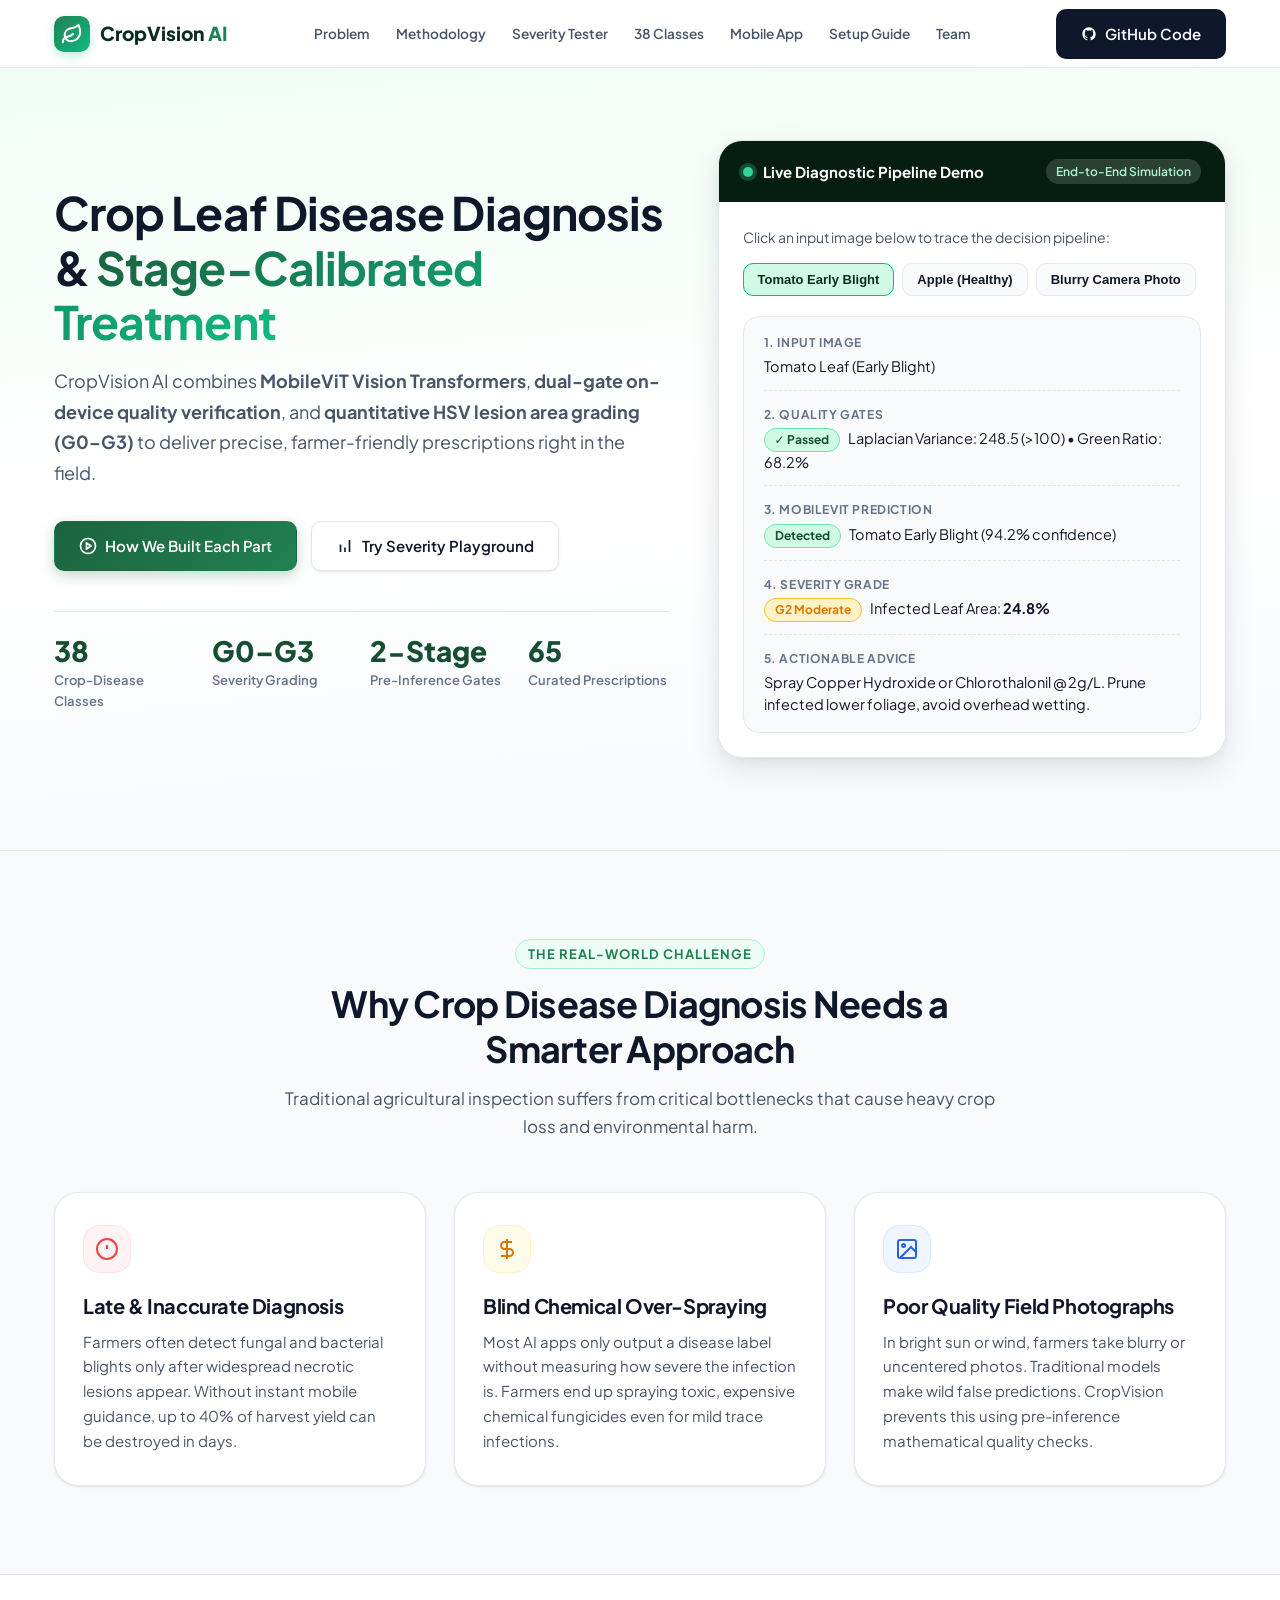
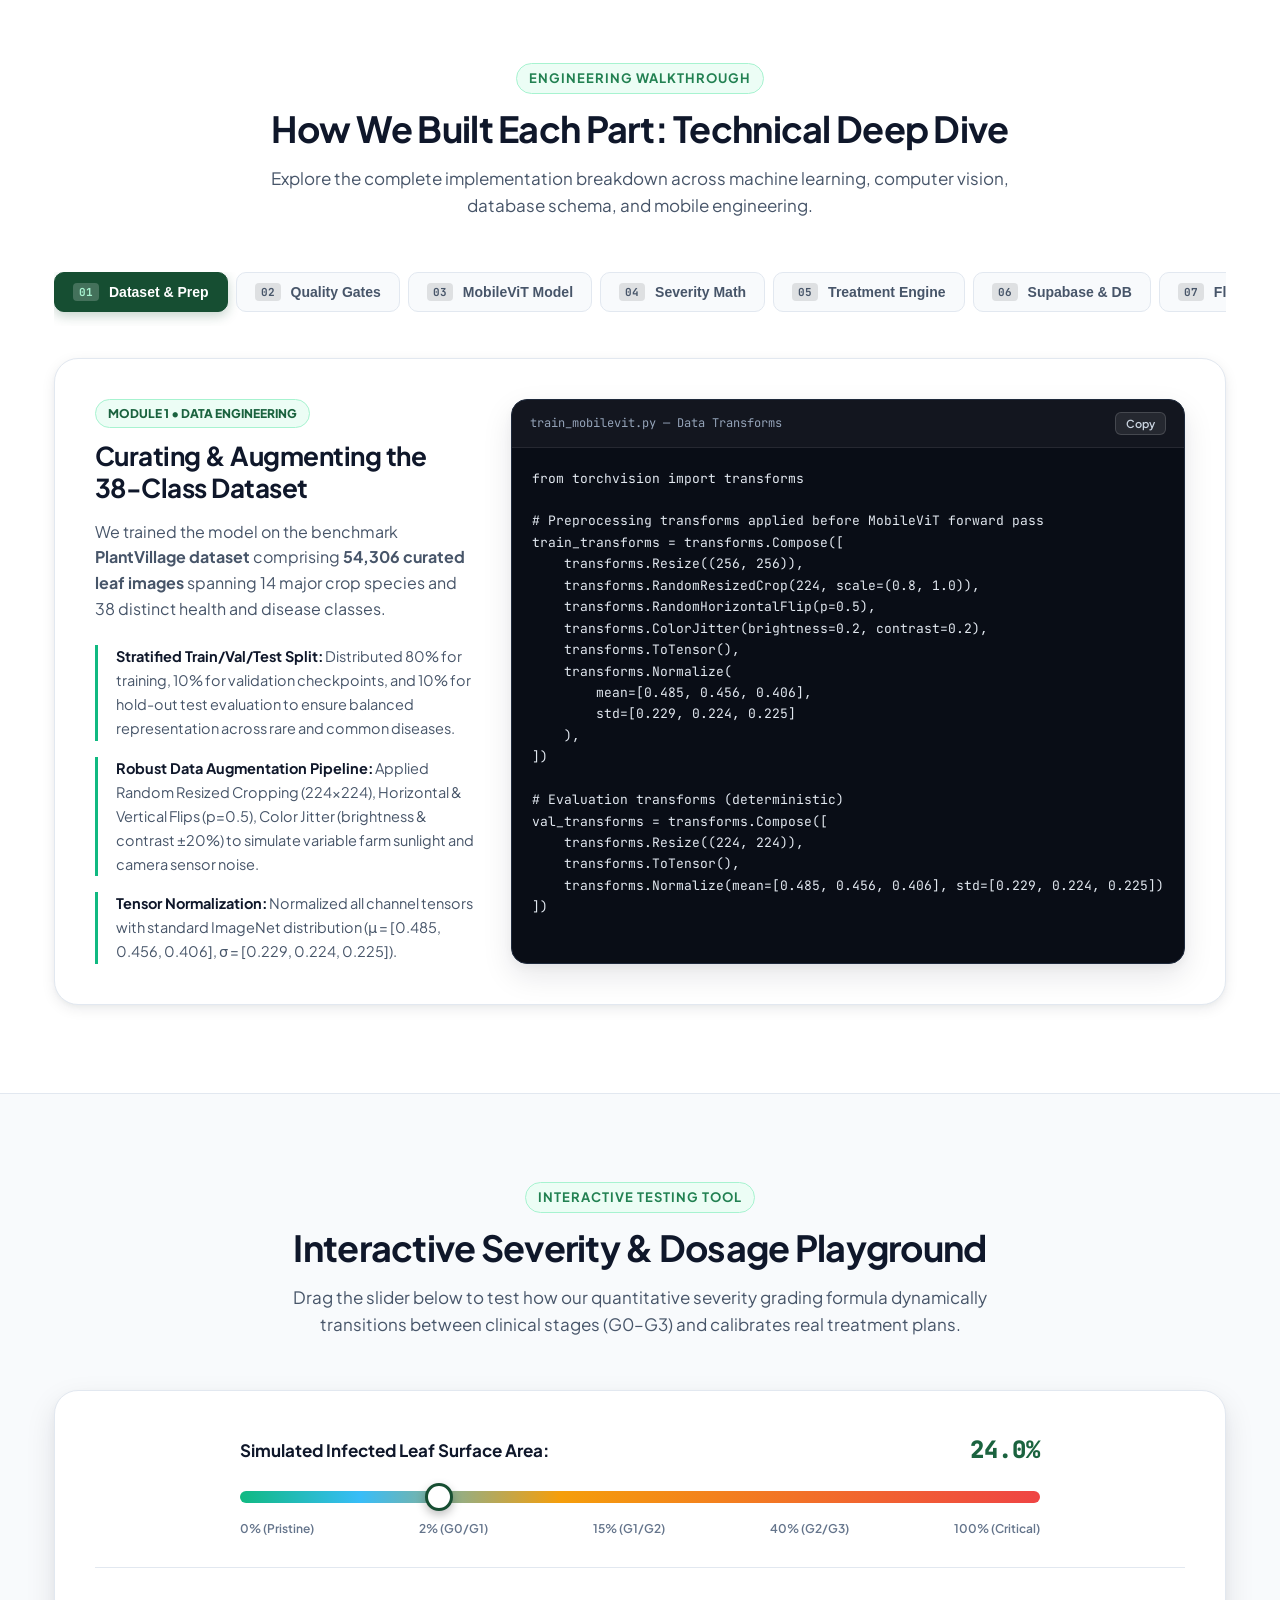
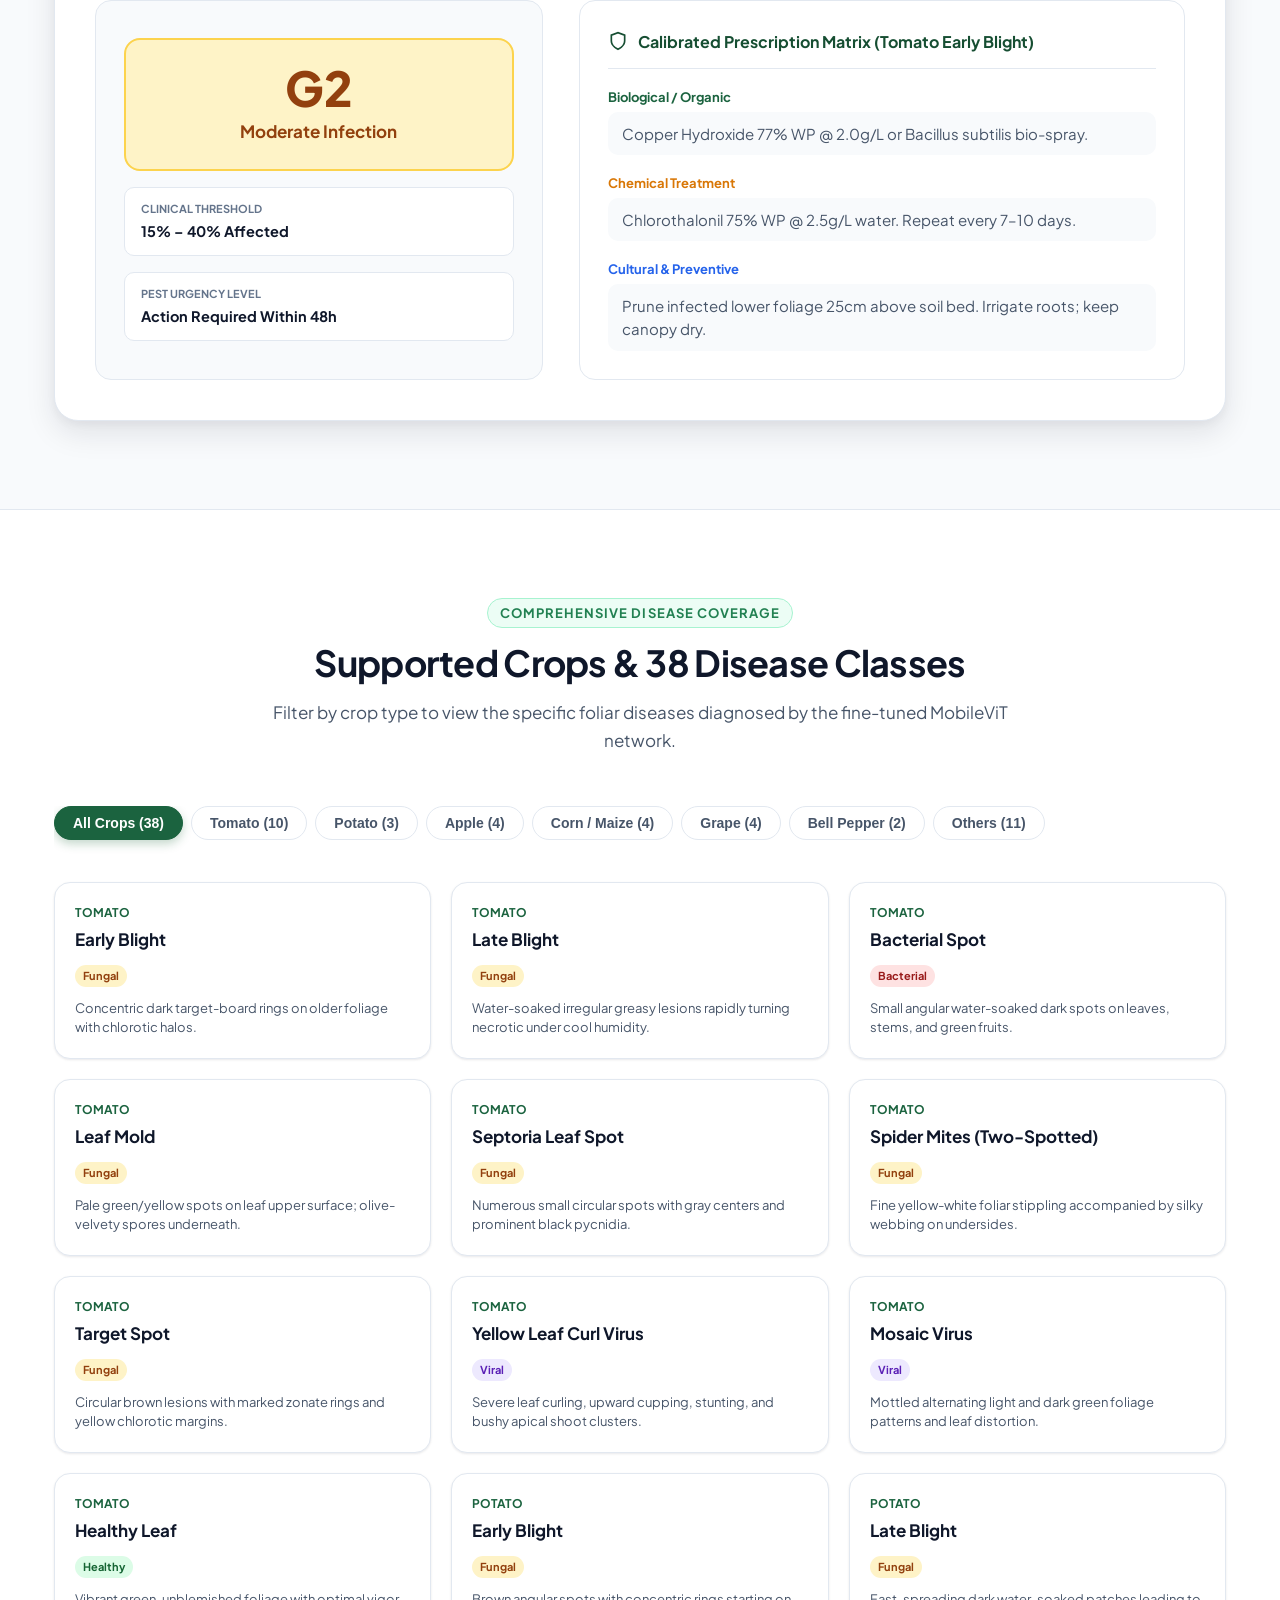
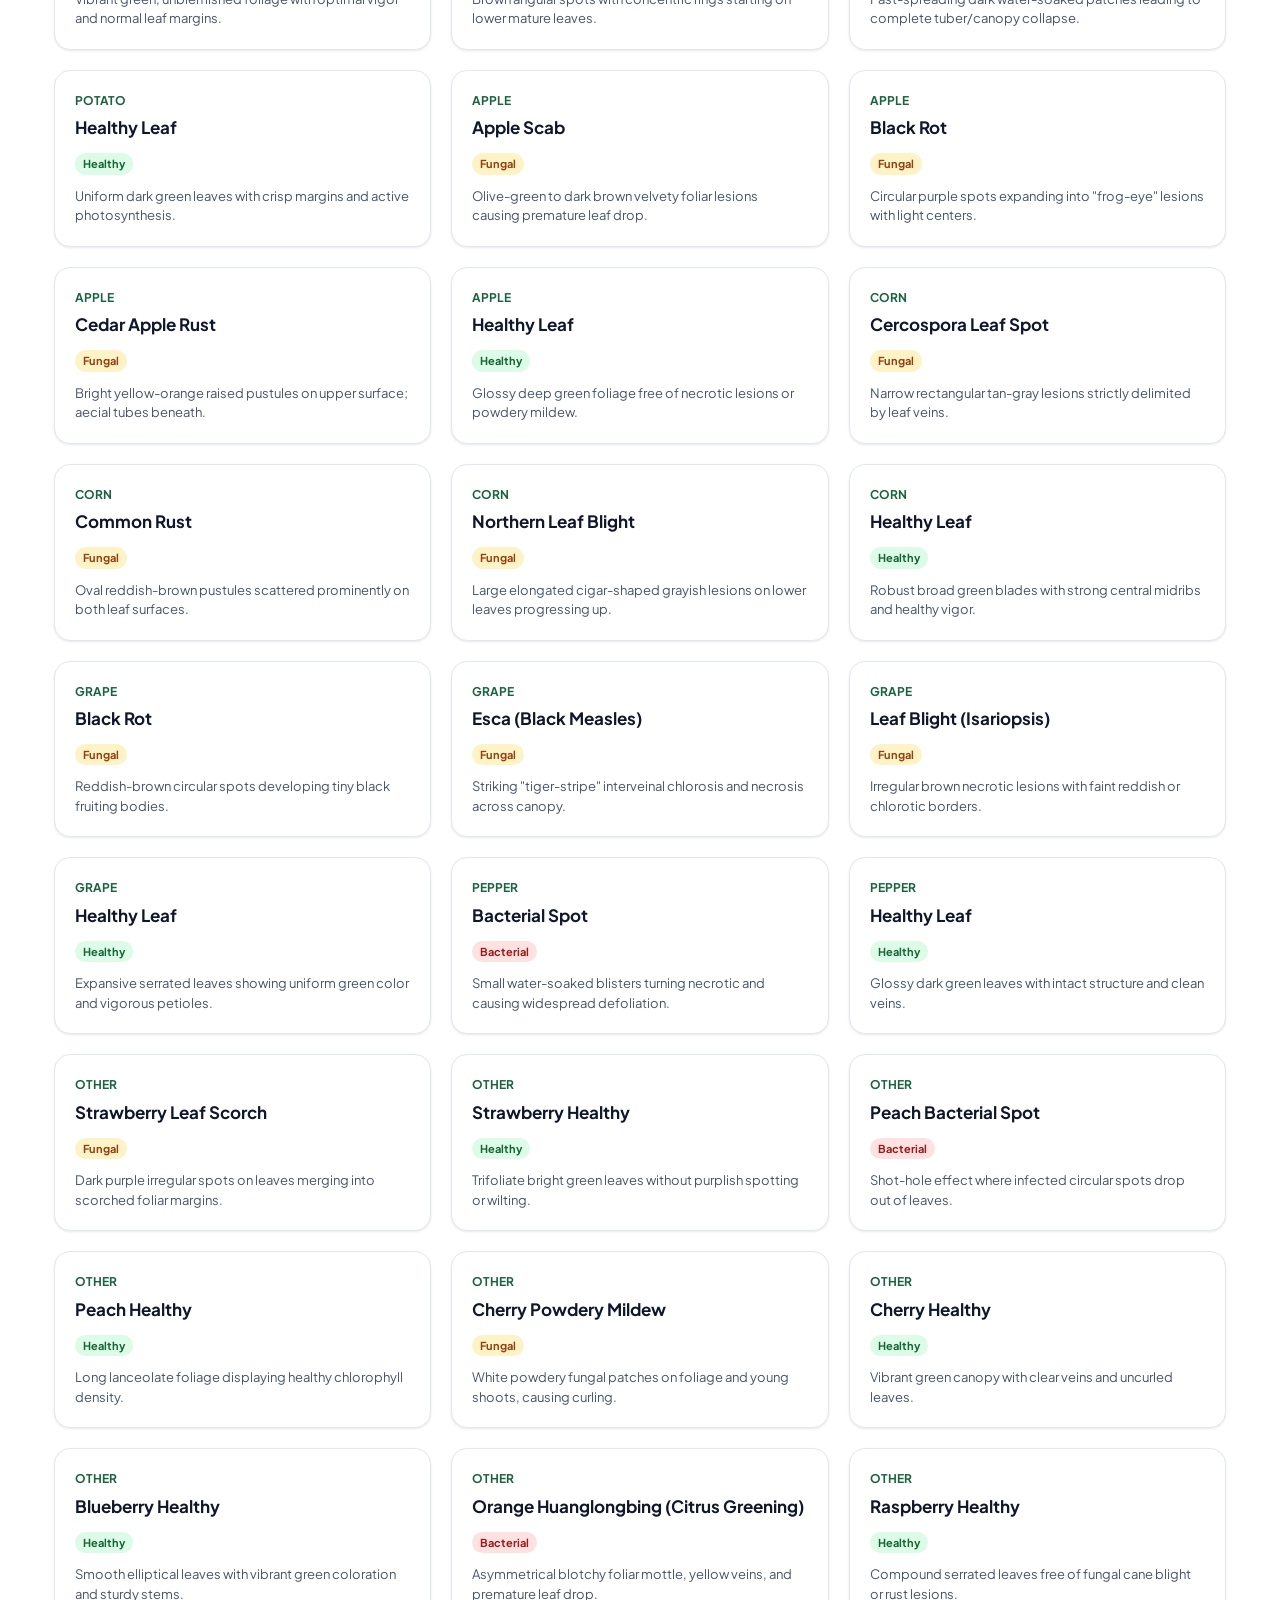
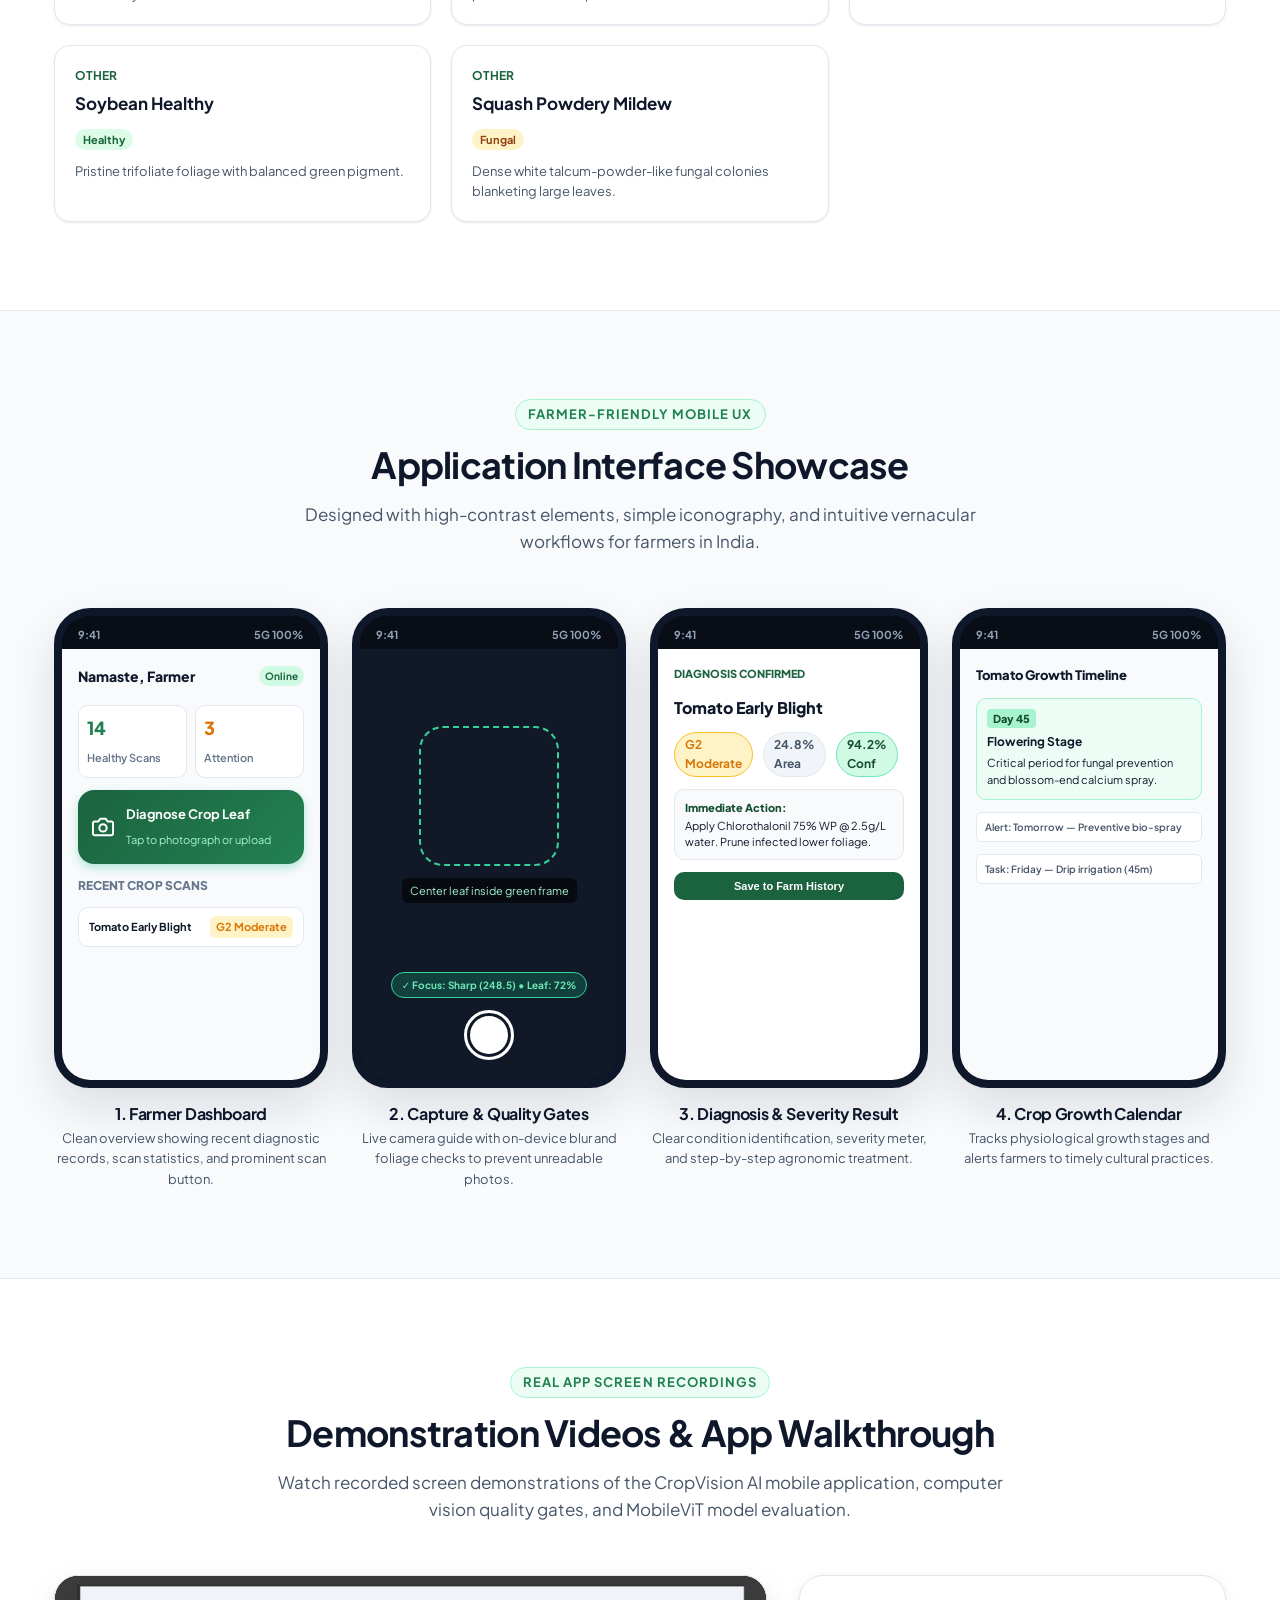
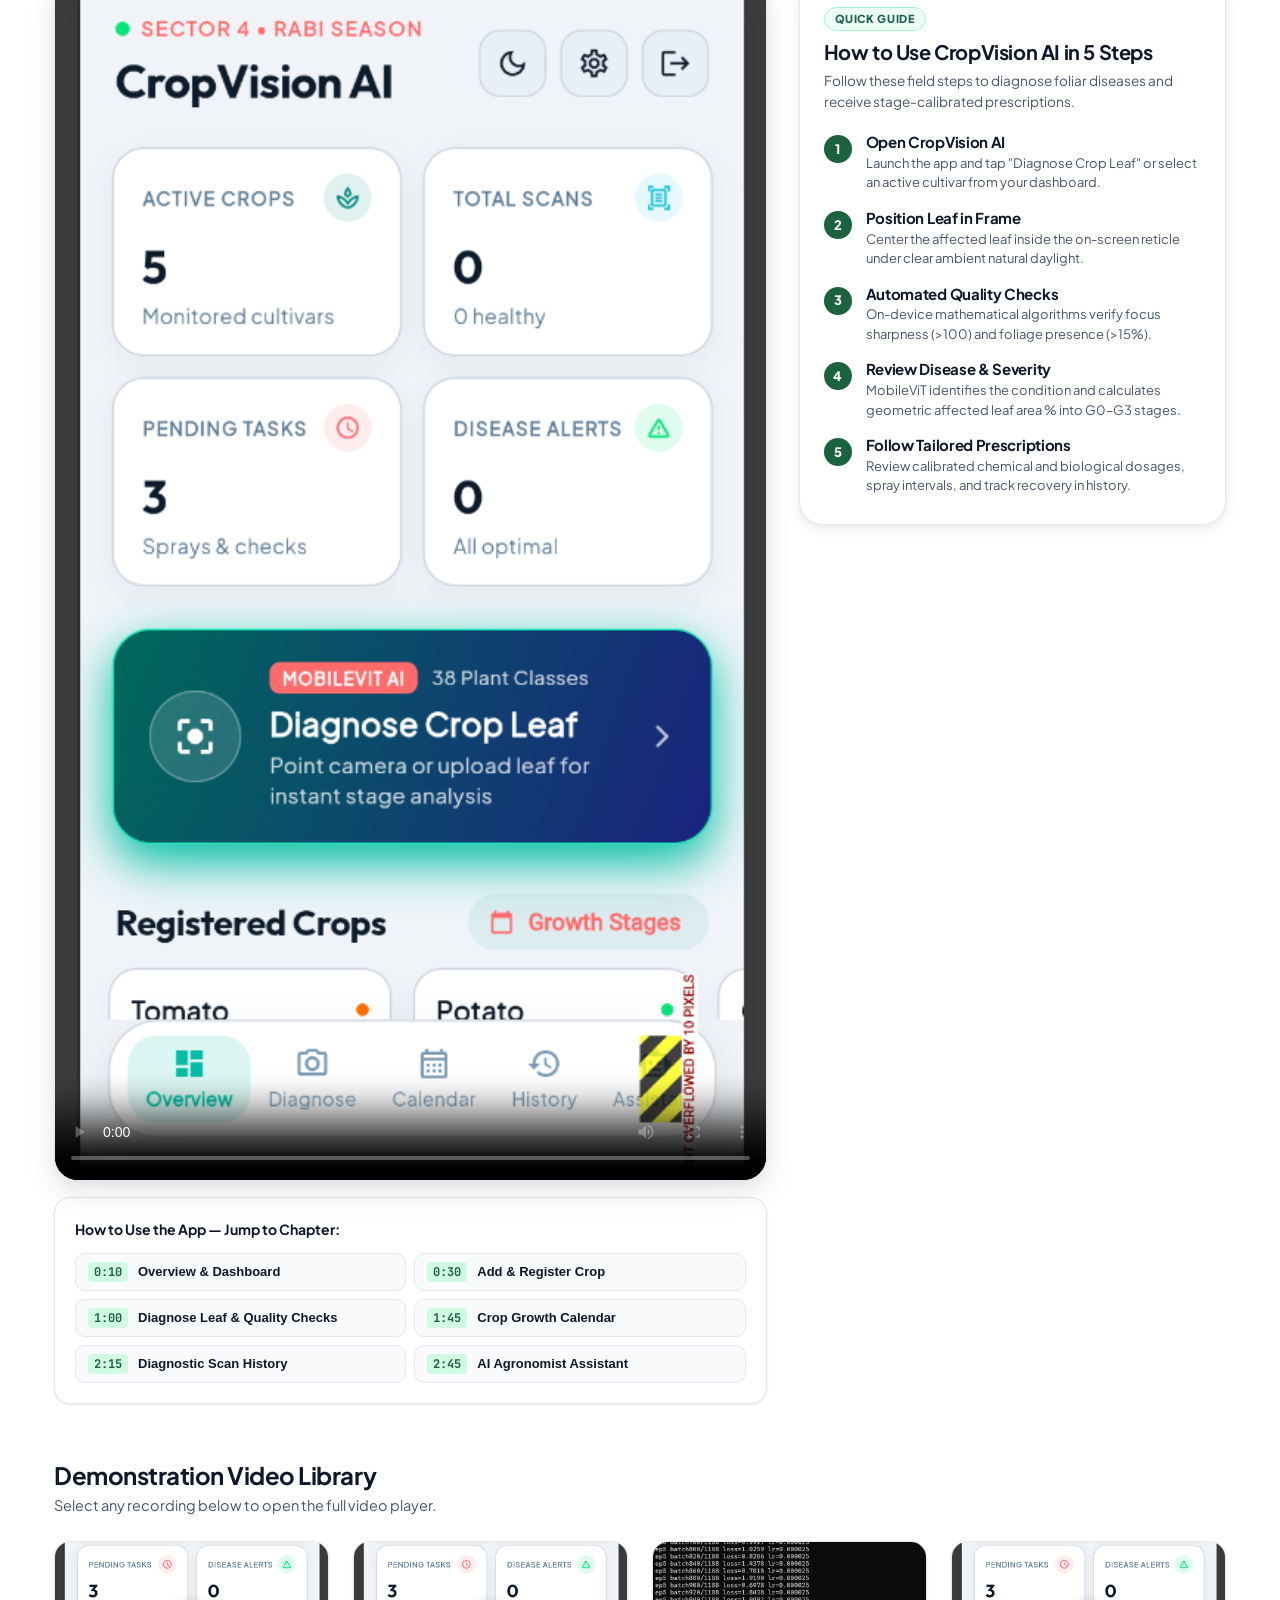
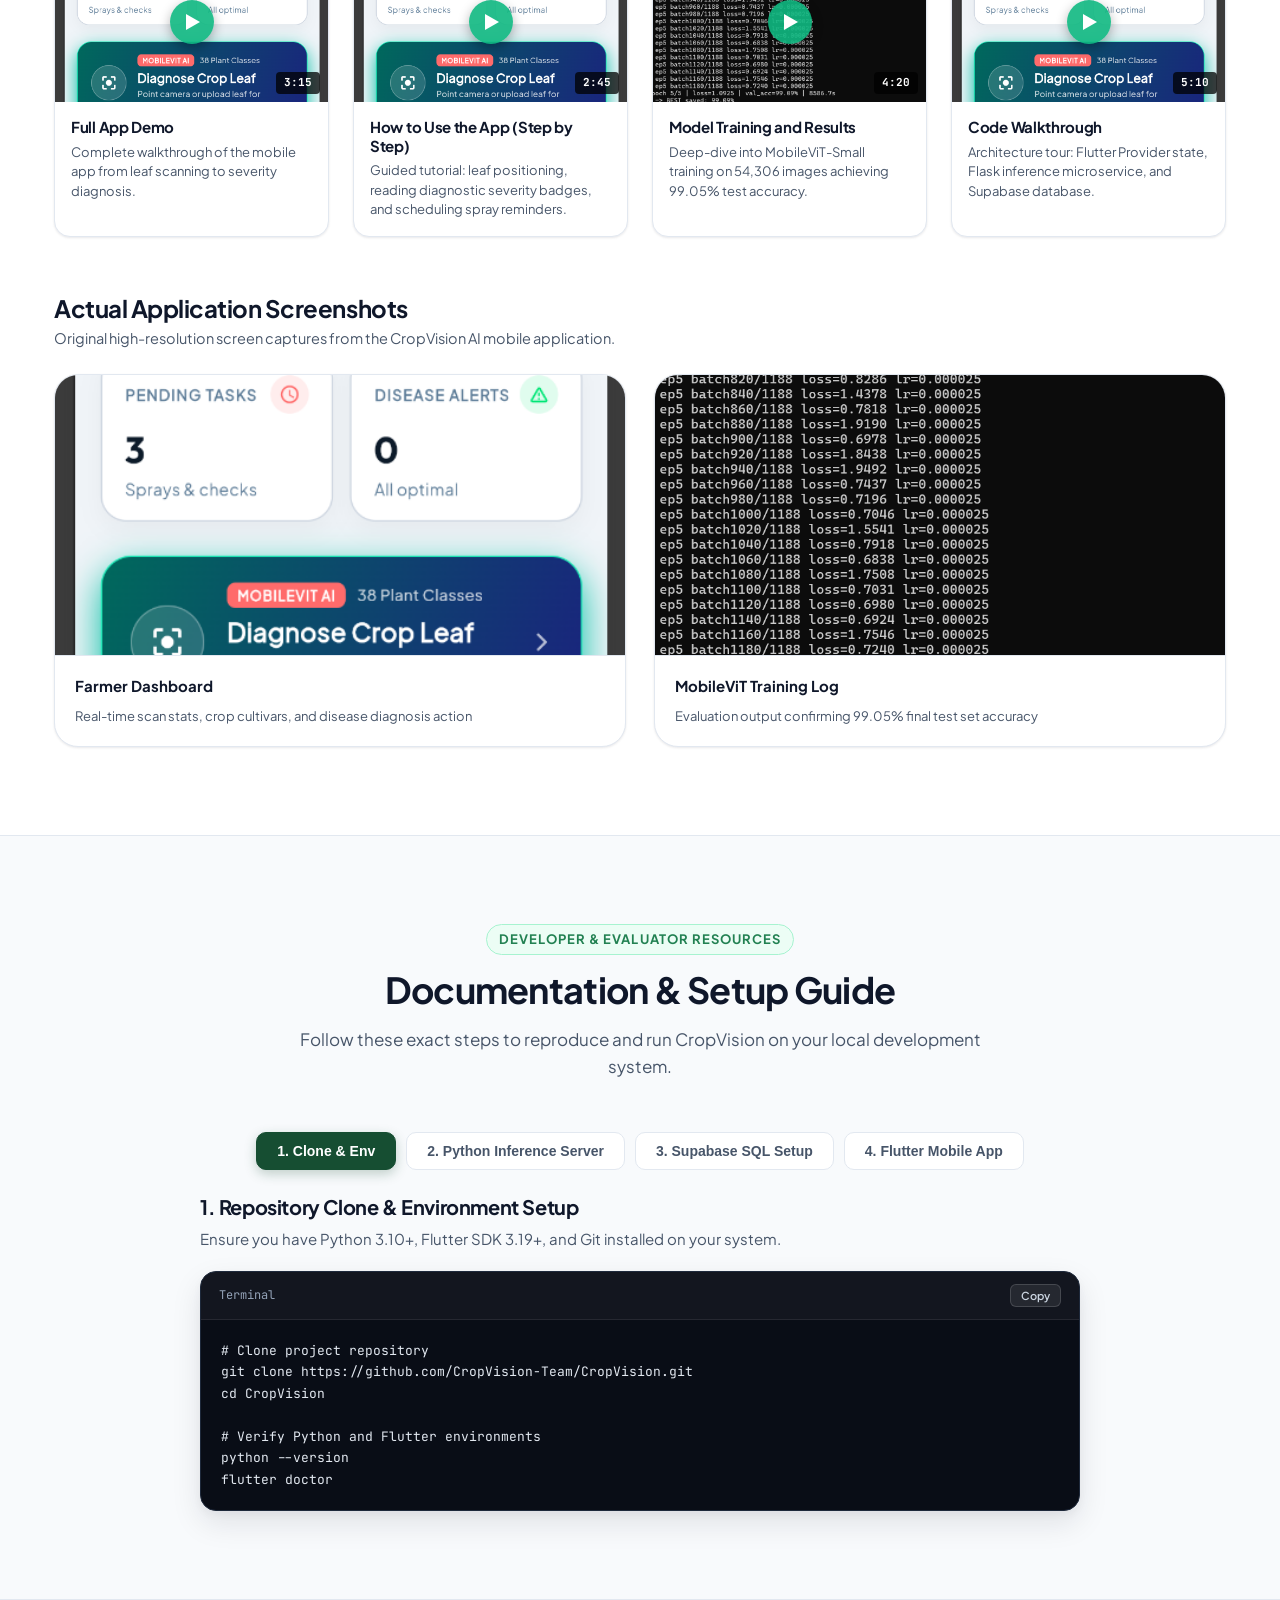
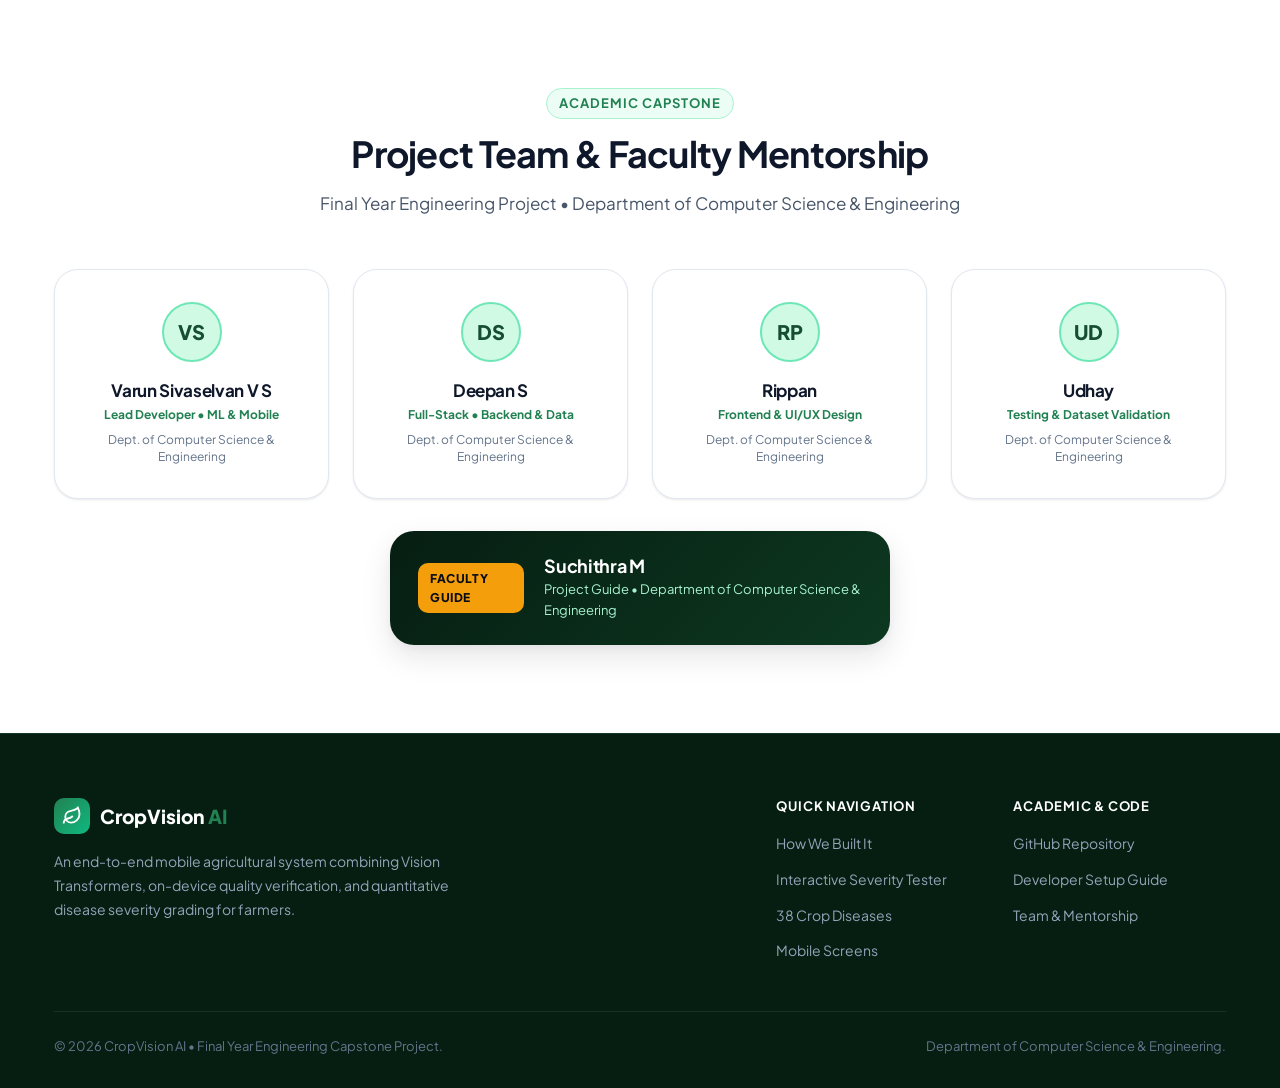
==== website/index.html @ d4dd05ca "Add CropVision AI project website (HTML/CSS/JS + demo video)" ====
<!DOCTYPE html>
<html lang="en">
<head>
  <meta charset="UTF-8">
  <meta name="viewport" content="width=device-width, initial-scale=1.0">
  <title>CropVision AI — Crop Leaf Disease Diagnosis &amp; Stage-Based Treatment System</title>
  <meta name="description" content="A comprehensive capstone project portal detailing how CropVision was built: MobileViT vision transformer, dual quality gates, quantitative severity grading, and stage-calibrated treatment.">

  <!-- Google Fonts -->
  <link rel="preconnect" href="https://fonts.googleapis.com">
  <link rel="preconnect" href="https://fonts.gstatic.com" crossorigin>
  <link href="https://fonts.googleapis.com/css2?family=Plus+Jakarta+Sans:wght@400;500;600;700;800&family=JetBrains+Mono:wght@400;500;600&display=swap" rel="stylesheet">

  <link rel="stylesheet" href="styles.css">
</head>
<body>

<!-- ━━━━━━━━━━━━━━━━━━━━━━  NAVBAR  ━━━━━━━━━━━━━━━━━━━━━━ -->
<nav class="navbar" id="navbar">
  <div class="container nav-container">
    <a href="#home" class="brand">
      <div class="brand-logo">
        <svg width="22" height="22" viewBox="0 0 24 24" fill="none" stroke="currentColor" stroke-width="2.2" stroke-linecap="round" stroke-linejoin="round">
          <path d="M11 20A7 7 0 0 1 9.8 6.1C15.5 5 17 4.48 19 2c1 2 2 4.18 2 8 0 5.5-4.78 10-10 10Z"/>
          <path d="M2 21c0-3 1.85-5.36 5.08-6C9.5 14.52 12 13 13 12"/>
        </svg>
      </div>
      <span class="brand-text">CropVision <span>AI</span></span>
    </a>

    <ul class="nav-menu" id="navMenu">
      <li><a href="#problem" class="nav-link">Problem</a></li>
      <li><a href="#how-we-did-it" class="nav-link">Methodology</a></li>
      <li><a href="#severity-playground" class="nav-link">Severity Tester</a></li>
      <li><a href="#crops" class="nav-link">38 Classes</a></li>
      <li><a href="#showcase" class="nav-link">Mobile App</a></li>
      <li><a href="#docs" class="nav-link">Setup Guide</a></li>
      <li><a href="#team" class="nav-link">Team</a></li>
    </ul>

    <div class="nav-cta">
      <a href="https://github.com/CropVision-Team/CropVision.git" target="_blank" rel="noopener noreferrer" class="btn btn-github">
        <svg width="16" height="16" viewBox="0 0 24 24" fill="currentColor">
          <path fill-rule="evenodd" clip-rule="evenodd" d="M12 2C6.477 2 2 6.484 2 12.017c0 4.425 2.865 8.18 6.839 9.504.5.092.682-.217.682-.483 0-.237-.008-.868-.013-1.703-2.782.605-3.369-1.343-3.369-1.343-.454-1.158-1.11-1.466-1.11-1.466-.908-.62.069-.608.069-.608 1.003.07 1.53 1.032 1.53 1.032.892 1.53 2.341 1.088 2.91.832.092-.647.35-1.088.636-1.338-2.22-.253-4.555-1.113-4.555-4.951 0-1.093.39-1.988 1.029-2.688-.103-.253-.446-1.272.098-2.65 0 0 .84-.27 2.75 1.026A9.564 9.564 0 0112 6.844c.85.004 1.705.115 2.504.337 1.909-1.296 2.747-1.027 2.747-1.027.546 1.379.202 2.398.1 2.651.64.7 1.028 1.595 1.028 2.688 0 3.848-2.339 4.695-4.566 4.943.359.309.678.92.678 1.855 0 1.338-.012 2.419-.012 2.747 0 .268.18.58.688.482A10.019 10.019 0 0022 12.017C22 6.484 17.522 2 12 2z"/>
        </svg>
        GitHub Code
      </a>
    </div>

    <button class="nav-toggle" id="navToggle" aria-label="Toggle navigation">
      <span></span><span></span><span></span>
    </button>
  </div>
</nav>

<!-- ━━━━━━━━━━━━━━━━━━━━━━  HERO  ━━━━━━━━━━━━━━━━━━━━━━ -->
<section class="hero" id="home">
  <div class="container hero-inner">
    <div class="hero-content reveal">
      <h1 class="hero-title">
        Crop Leaf Disease Diagnosis &amp; 
        <span class="highlight">Stage-Calibrated Treatment</span>
      </h1>
      <p class="hero-desc">
        CropVision AI combines <strong>MobileViT Vision Transformers</strong>, <strong>dual-gate on-device quality verification</strong>, and <strong>quantitative HSV lesion area grading (G0&ndash;G3)</strong> to deliver precise, farmer-friendly prescriptions right in the field.
      </p>

      <div class="hero-actions">
        <a href="#how-we-did-it" class="btn btn-primary">
          <svg width="18" height="18" viewBox="0 0 24 24" fill="none" stroke="currentColor" stroke-width="2.2"><circle cx="12" cy="12" r="10"/><polygon points="10 8 16 12 10 16 10 8"/></svg>
          How We Built Each Part
        </a>
        <a href="#severity-playground" class="btn btn-outline">
          <svg width="18" height="18" viewBox="0 0 24 24" fill="none" stroke="currentColor" stroke-width="2.2"><path d="M12 20v-6M6 20V10M18 20V4"/></svg>
          Try Severity Playground
        </a>
      </div>

      <div class="hero-metrics">
        <div class="metric-card">
          <div class="metric-num">38</div>
          <div class="metric-lbl">Crop-Disease Classes</div>
        </div>
        <div class="metric-card">
          <div class="metric-num">G0–G3</div>
          <div class="metric-lbl">Severity Grading</div>
        </div>
        <div class="metric-card">
          <div class="metric-num">2-Stage</div>
          <div class="metric-lbl">Pre-Inference Gates</div>
        </div>
        <div class="metric-card">
          <div class="metric-num">65</div>
          <div class="metric-lbl">Curated Prescriptions</div>
        </div>
      </div>
    </div>

    <!-- Right: Interactive Pipeline Simulator -->
    <div class="hero-sim reveal">
      <div class="sim-card">
        <div class="sim-header">
          <div class="sim-title-group">
            <span class="sim-pulse"></span>
            <strong>Live Diagnostic Pipeline Demo</strong>
          </div>
          <span class="sim-tag">End-to-End Simulation</span>
        </div>

        <div class="sim-body">
          <p class="sim-instruction">Click an input image below to trace the decision pipeline:</p>

          <div class="sim-sample-buttons">
            <button class="sim-sample-btn active" data-sample="diseased">
              <span>Tomato Early Blight</span>
            </button>
            <button class="sim-sample-btn" data-sample="healthy">
              <span>Apple (Healthy)</span>
            </button>
            <button class="sim-sample-btn" data-sample="blurry">
              <span>Blurry Camera Photo</span>
            </button>
          </div>

          <div class="pipeline-trace-box">
            <div class="trace-row">
              <span class="trace-label">1. Input Image</span>
              <span class="trace-val" id="simImage">Tomato Leaf (Early Blight)</span>
            </div>
            <div class="trace-row">
              <span class="trace-label">2. Quality Gates</span>
              <span class="trace-val" id="simVerification">
                <span class="pill pill-success">✓ Passed</span> Laplacian Variance: 248.5 (&gt;100) &bull; Green Ratio: 68.2%
              </span>
            </div>
            <div class="trace-row">
              <span class="trace-label">3. MobileViT Prediction</span>
              <span class="trace-val" id="simClassification">
                <span class="pill pill-success">Detected</span> Tomato Early Blight (94.2% confidence)
              </span>
            </div>
            <div class="trace-row">
              <span class="trace-label">4. Severity Grade</span>
              <span class="trace-val" id="simSeverity">
                <span class="pill pill-amber">G2 Moderate</span> Infected Leaf Area: <strong>24.8%</strong>
              </span>
            </div>
            <div class="trace-row">
              <span class="trace-label">5. Actionable Advice</span>
              <span class="trace-val" id="simRecommendation">
                Spray Copper Hydroxide or Chlorothalonil @ 2g/L. Prune infected lower foliage, avoid overhead wetting.
              </span>
            </div>
          </div>
        </div>
      </div>
    </div>
  </div>
</section>

<!-- ━━━━━━━━━━━━━━━━━━━━━━  PROBLEM & OBJECTIVES  ━━━━━━━━━━━━━━━━━━━━━━ -->
<section id="problem" class="section-muted">
  <div class="container">
    <div class="section-header reveal">
      <span class="section-eyebrow">The Real-World Challenge</span>
      <h2>Why Crop Disease Diagnosis Needs a Smarter Approach</h2>
      <p>Traditional agricultural inspection suffers from critical bottlenecks that cause heavy crop loss and environmental harm.</p>
    </div>

    <div class="grid-3">
      <div class="info-card reveal">
        <div class="card-icon red">
          <svg width="24" height="24" viewBox="0 0 24 24" fill="none" stroke="currentColor" stroke-width="2"><circle cx="12" cy="12" r="10"/><line x1="12" y1="8" x2="12" y2="12"/><line x1="12" y1="16" x2="12.01" y2="16"/></svg>
        </div>
        <h3>Late &amp; Inaccurate Diagnosis</h3>
        <p>Farmers often detect fungal and bacterial blights only after widespread necrotic lesions appear. Without instant mobile guidance, up to 40% of harvest yield can be destroyed in days.</p>
      </div>

      <div class="info-card reveal">
        <div class="card-icon amber">
          <svg width="24" height="24" viewBox="0 0 24 24" fill="none" stroke="currentColor" stroke-width="2"><path d="M12 2v20M17 5H9.5a3.5 3.5 0 0 0 0 7h5a3.5 3.5 0 0 1 0 7H6"/></svg>
        </div>
        <h3>Blind Chemical Over-Spraying</h3>
        <p>Most AI apps only output a disease label without measuring how severe the infection is. Farmers end up spraying toxic, expensive chemical fungicides even for mild trace infections.</p>
      </div>

      <div class="info-card reveal">
        <div class="card-icon blue">
          <svg width="24" height="24" viewBox="0 0 24 24" fill="none" stroke="currentColor" stroke-width="2"><rect x="3" y="3" width="18" height="18" rx="2"/><circle cx="8.5" cy="8.5" r="1.5"/><polyline points="21 15 16 10 5 21"/></svg>
        </div>
        <h3>Poor Quality Field Photographs</h3>
        <p>In bright sun or wind, farmers take blurry or uncentered photos. Traditional models make wild false predictions. CropVision prevents this using pre-inference mathematical quality checks.</p>
      </div>
    </div>
  </div>
</section>

<!-- ━━━━━━━━━━━━━━━━━━━━━━  HOW WE BUILT EACH PART (DEEP-DIVE)  ━━━━━━━━━━━━━━━━━━━━━━ -->
<section id="how-we-did-it">
  <div class="container">
    <div class="section-header reveal">
      <span class="section-eyebrow">Engineering Walkthrough</span>
      <h2>How We Built Each Part: Technical Deep Dive</h2>
      <p>Explore the complete implementation breakdown across machine learning, computer vision, database schema, and mobile engineering.</p>
    </div>

    <!-- Segmented Navigation Tabs -->
    <div class="deepdive-nav reveal">
      <button class="deepdive-tab active" data-part="data">
        <span class="tab-badge">01</span>
        <span>Dataset &amp; Prep</span>
      </button>
      <button class="deepdive-tab" data-part="gates">
        <span class="tab-badge">02</span>
        <span>Quality Gates</span>
      </button>
      <button class="deepdive-tab" data-part="model">
        <span class="tab-badge">03</span>
        <span>MobileViT Model</span>
      </button>
      <button class="deepdive-tab" data-part="severity">
        <span class="tab-badge">04</span>
        <span>Severity Math</span>
      </button>
      <button class="deepdive-tab" data-part="treatment">
        <span class="tab-badge">05</span>
        <span>Treatment Engine</span>
      </button>
      <button class="deepdive-tab" data-part="backend">
        <span class="tab-badge">06</span>
        <span>Supabase &amp; DB</span>
      </button>
      <button class="deepdive-tab" data-part="flutter">
        <span class="tab-badge">07</span>
        <span>Flutter &amp; AI</span>
      </button>
      <button class="deepdive-tab" data-part="hardware">
        <span class="tab-badge">08</span>
        <span>Testing Setup</span>
      </button>
    </div>

    <!-- ─── PART 1: DATASET ─── -->
    <div class="deepdive-panel active" id="part-data">
      <div class="deepdive-grid">
        <div class="deepdive-text">
          <div class="part-pill">Module 1 &bull; Data Engineering</div>
          <h3>Curating &amp; Augmenting the 38-Class Dataset</h3>
          <p>
            We trained the model on the benchmark <strong>PlantVillage dataset</strong> comprising <strong>54,306 curated leaf images</strong> spanning 14 major crop species and 38 distinct health and disease classes.
          </p>

          <div class="deepdive-points">
            <div class="point-item">
              <strong>Stratified Train/Val/Test Split:</strong> Distributed 80% for training, 10% for validation checkpoints, and 10% for hold-out test evaluation to ensure balanced representation across rare and common diseases.
            </div>
            <div class="point-item">
              <strong>Robust Data Augmentation Pipeline:</strong> Applied Random Resized Cropping (224&times;224), Horizontal &amp; Vertical Flips (p=0.5), Color Jitter (brightness &amp; contrast &plusmn;20%) to simulate variable farm sunlight and camera sensor noise.
            </div>
            <div class="point-item">
              <strong>Tensor Normalization:</strong> Normalized all channel tensors with standard ImageNet distribution (&mu; = [0.485, 0.456, 0.406], &sigma; = [0.229, 0.224, 0.225]).
            </div>
          </div>
        </div>

        <div class="deepdive-code">
          <div class="code-box">
            <div class="code-header">
              <span>train_mobilevit.py — Data Transforms</span>
              <button class="copy-btn">Copy</button>
            </div>
            <pre><code>from torchvision import transforms

# Preprocessing transforms applied before MobileViT forward pass
train_transforms = transforms.Compose([
    transforms.Resize((256, 256)),
    transforms.RandomResizedCrop(224, scale=(0.8, 1.0)),
    transforms.RandomHorizontalFlip(p=0.5),
    transforms.ColorJitter(brightness=0.2, contrast=0.2),
    transforms.ToTensor(),
    transforms.Normalize(
        mean=[0.485, 0.456, 0.406],
        std=[0.229, 0.224, 0.225]
    ),
])

# Evaluation transforms (deterministic)
val_transforms = transforms.Compose([
    transforms.Resize((224, 224)),
    transforms.ToTensor(),
    transforms.Normalize(mean=[0.485, 0.456, 0.406], std=[0.229, 0.224, 0.225])
])</code></pre>
          </div>
        </div>
      </div>
    </div>

    <!-- ─── PART 2: QUALITY GATES ─── -->
    <div class="deepdive-panel" id="part-gates">
      <div class="deepdive-grid">
        <div class="deepdive-text">
          <div class="part-pill">Module 2 &bull; Pre-Inference Validation</div>
          <h3>Dual On-Device Mathematical Quality Checks</h3>
          <p>
            To prevent "garbage-in, garbage-out" when farmers take photos in windy or sunny fields, we implemented two lightweight on-device mathematical filters in <code>image_verification_service.dart</code>.
          </p>

          <div class="deepdive-points">
            <div class="point-item">
              <strong>Gate 1 &mdash; Focus Sharpness (Laplacian Variance):</strong>
              Convolves the image with a discrete 3&times;3 Laplacian kernel to measure high-frequency edge variance. If variance &sigma;&sup2; &lt; 100.0, the image is rejected as blurry before wasting cloud bandwidth.
            </div>
            <div class="point-item">
              <strong>Gate 2 &mdash; Plant Material Verification (HSV Color Masking):</strong>
              Converts pixel RGB to normalized HSV space. Verifies that pixels in the plant spectrum (H &isin; [30&deg;, 220&deg;]) account for at least <strong>15%</strong> of total pixels, preventing non-crop photos (floors, faces) from entering the classifier.
            </div>
            <div class="point-item">
              <strong>Critical Bug Fix:</strong> Original implementation divided by hardcoded 255 with <code>.toInt()</code>, silently truncating channel values to 0. We updated the logic to normalize by the pixel's actual <code>maxChannelValue</code>, ensuring 100% accuracy across all device camera formats.
            </div>
          </div>
        </div>

        <div class="deepdive-code">
          <div class="code-box">
            <div class="code-header">
              <span>image_verification_service.dart — Blur &amp; Foliage Math</span>
              <button class="copy-btn">Copy</button>
            </div>
            <pre><code>// 1. Laplacian kernel convolution for focus sharpness
final kernel = [
   0,  1,  0,
   1, -4,  1,
   0,  1,  0
];

// Variance of Laplacian response measures edge sharpness
double blurScore = calculateVariance(convolvedPixels);
if (blurScore &lt; 100.0) {
  return VerificationResult(
    isValid: false,
    rejectionReason: 'Image is too blurry. Hold phone steady.'
  );
}

// 2. Dynamic HSV foliage ratio check
final (h, s, v) = _rgbToHsv(r, g, b, pixel.maxChannelValue);
bool isPlantColor = (h &gt;= 30 &amp;&amp; h &lt;= 220) &amp;&amp; (s &gt;= 0.15) &amp;&amp; (v &gt;= 0.15);

if (plantPixelRatio &lt; 0.15) {
  return VerificationResult(
    isValid: false,
    rejectionReason: 'No leaf detected. Place crop leaf in view.'
  );
}</code></pre>
          </div>
        </div>
      </div>
    </div>

    <!-- ─── PART 3: MOBILEVIT MODEL ─── -->
    <div class="deepdive-panel" id="part-model">
      <div class="deepdive-grid">
        <div class="deepdive-text">
          <div class="part-pill">Module 3 &bull; Deep Learning Architecture</div>
          <h3>Why MobileViT Outperforms CNNs for Mobile Crops</h3>
          <p>
            Standard Convolutional Networks (like ResNet-50) only process local receptive fields, often confusing isolated spots with systemic leaf blight. Standard Vision Transformers (ViT) capture global context but require massive memory (&gt;86M params) unsuited for phones.
          </p>

          <div class="deepdive-points">
            <div class="point-item">
              <strong>Hybrid Vision Transformer Architecture:</strong> MobileViT combines MobileNetV2 inverted residual blocks (MV2) for local spatial features with Transformer blocks for global leaf representation.
            </div>
            <div class="point-item">
              <strong>Unfold-Transformer-Fold Operation:</strong> Transforms spatial feature maps into non-overlapping patches, applies Multi-Head Self-Attention (MHSA), and projects back to spatial tensor dimensions with residual skip connections.
            </div>
            <div class="point-item">
              <strong>Parameter Efficiency:</strong> Only <strong>5.6 Million parameters</strong> (~10&times; smaller than ResNet-50) while achieving high accuracy and ultra-low latency (&sim;65ms on GPU / &sim;180ms on CPU).
            </div>
          </div>
        </div>

        <div class="deepdive-code">
          <div class="code-box">
            <div class="code-header">
              <span>inference_server.py — Model Serving</span>
              <button class="copy-btn">Copy</button>
            </div>
            <pre><code>import timm
import torch
import torch.nn.functional as F

# Initialize MobileViT-Small with 38 plant disease classes
model = timm.create_model(
    "mobilevit_s",
    pretrained=False,
    num_classes=38
)

# Load trained checkpoint weights
checkpoint = torch.load("checkpoints/mobilevit_best.pt", map_location="cpu")
model.load_state_dict(checkpoint["model_state"])
model.eval()

# Forward pass with softmax confidence calculation
with torch.no_grad():
    logits = model(input_tensor)
    probs = F.softmax(logits, dim=1)
    confidence, predicted_idx = torch.max(probs, dim=1)
    predicted_class = class_names[predicted_idx.item()]</code></pre>
          </div>
        </div>
      </div>
    </div>

    <!-- ─── PART 4: SEVERITY MATH ─── -->
    <div class="deepdive-panel" id="part-severity">
      <div class="deepdive-grid">
        <div class="deepdive-text">
          <div class="part-pill">Module 4 &bull; Computer Vision Segmentation</div>
          <h3>Quantitative HSV Lesion Area Segmentation (G0–G3)</h3>
          <p>
            Rather than relying on vague visual estimations, CropVision calculates the exact geometric percentage of infected foliage using calibrated color-space segmentation in <code>severity_estimation_service.dart</code>.
          </p>

          <div class="math-callout">
            <div class="math-title">Infected Leaf Surface Area Formula:</div>
            <div class="math-formula">
              $$\text{Severity \%} = \left(\frac{\text{Diseased (Necrotic) Pixels}}{\text{Healthy Green Pixels} + \text{Diseased Pixels}}\right) \times 100$$
            </div>
            <p class="math-note">
              <strong>Agronomic Fix:</strong> Naive systems divide only by healthy green pixels, which causes the severity score to collapse to 0% once disease consumes the leaf! Including diseased pixels in the denominator gives a scientifically correct proportion.
            </p>
          </div>

          <div class="deepdive-points">
            <div class="point-item">
              <strong>G0 Healthy (0% &ndash; 2%):</strong> Pristine leaf tissue. No chemical application required.
            </div>
            <div class="point-item">
              <strong>G1 Mild (2% &ndash; 15%):</strong> Isolated small spots. Biological agents (Neem oil, Bacillus subtilis) and lower foliage pruning.
            </div>
            <div class="point-item">
              <strong>G2 Moderate (15% &ndash; 40%):</strong> Spreading canopy lesions. Targeted contact fungicide sprays (Chlorothalonil, Mancozeb).
            </div>
            <div class="point-item">
              <strong>G3 Critical (40% &ndash; 100%):</strong> Severe blight defoliation. Systemic fungicide or immediate roguing of infected plants to protect field.
            </div>
          </div>
        </div>

        <div class="deepdive-code">
          <div class="code-box">
            <div class="code-header">
              <span>severity_estimation_service.dart — Segmentation Logic</span>
              <button class="copy-btn">Copy</button>
            </div>
            <pre><code>// Classify each pixel as healthy green or diseased lesion
int healthyCount = 0;
int diseasedCount = 0;

for (final pixel in leafImage) {
  final (h, s, v) = _rgbToHsv(pixel.r, pixel.g, pixel.b, pixel.maxChannelValue);

  // Healthy green foliage range
  if (h &gt;= 35 &amp;&amp; h &lt;= 85 &amp;&amp; s &gt;= 0.20 &amp;&amp; v &gt;= 0.20) {
    healthyCount++;
  }
  // Chlorotic yellow halos &amp; necrotic brown/black lesion spots
  else if ((h &gt;= 10 &amp;&amp; h &lt;= 35 &amp;&amp; s &gt;= 0.25) || (v &lt; 0.25 &amp;&amp; s &gt;= 0.15)) {
    diseasedCount++;
  }
}

// Compute biological union percentage
final totalLeafPixels = healthyCount + diseasedCount;
final severityPercent = totalLeafPixels &gt; 0
    ? (diseasedCount / totalLeafPixels) * 100.0
    : 0.0;

// Categorize into clinical stage
String stage = 'G0';
if (severityPercent &gt; 40.0) stage = 'G3';
else if (severityPercent &gt; 15.0) stage = 'G2';
else if (severityPercent &gt; 2.0) stage = 'G1';</code></pre>
          </div>
        </div>
      </div>
    </div>

    <!-- ─── PART 5: TREATMENT ENGINE ─── -->
    <div class="deepdive-panel" id="part-treatment">
      <div class="deepdive-grid">
        <div class="deepdive-text">
          <div class="part-pill">Module 5 &bull; Agronomic Decision Logic</div>
          <h3>65 Stage-Calibrated Treatment Prescriptions</h3>
          <p>
            Diagnosis without dosage is dangerous. CropVision connects every detected disease and severity grade to an agronomic prescription stored in Supabase PostgreSQL (<code>treatment_guidelines</code> table).
          </p>

          <div class="deepdive-points">
            <div class="point-item">
              <strong>3-Tier Intervention Strategy:</strong>
              Each recommendation delivers Cultural prevention (soil drainage, canopy airflow), Biological remedies (bio-fungicides), and Chemical controls with exact spray ratios (e.g. 2.5g / Liter water).
            </div>
            <div class="point-item">
              <strong>Farmer Safety &amp; PHI (Pre-Harvest Intervals):</strong>
              Displays safe harvest waiting periods to prevent harmful pesticide residues on marketable produce.
            </div>
            <div class="point-item">
              <strong>Preventing Drug Resistance:</strong>
              Alternates between contact protective fungicides (Mancozeb, Copper) and systemic penetrants (Azoxystrobin, Metalaxyl) depending on whether the infection is G1, G2, or G3.
            </div>
          </div>
        </div>

        <div class="deepdive-code">
          <div class="code-box">
            <div class="code-header">
              <span>seed_treatment_guidelines.sql — Stage Guidance Matrix</span>
              <button class="copy-btn">Copy</button>
            </div>
            <pre><code>-- Example: Tomato Early Blight Stage Prescriptions
INSERT INTO treatment_guidelines (crop_name, disease_name, stage, chemical_treatment, organic_treatment, preventive_measures)
VALUES 
('Tomato', 'Early_blight', 'G1', 
 'Preventive spray: Mancozeb 75% WP @ 2g/L water at 10-day intervals', 
 'Neem oil 0.5% + Bacillus subtilis foliar spray', 
 'Remove lower infected foliage 20cm above soil bed. Avoid overhead splash irrigation.'),

('Tomato', 'Early_blight', 'G2', 
 'Curative spray: Chlorothalonil 75% WP @ 2.5g/L or Azoxystrobin 23% SC @ 1ml/L', 
 'Copper hydroxide 77% WP @ 2g/L bio-compatible spray', 
 'Stake tomato vines to increase airflow; sanitize pruning shears with 70% alcohol.'),

('Tomato', 'Early_blight', 'G3', 
 'Systemic spray: Difenoconazole 25% EC @ 1ml/L + Mancozeb combination', 
 'Immediate roguing of irreparably blighted vines', 
 'Rotate field away from Solanaceae family for 2 consecutive crop cycles.');</code></pre>
          </div>
        </div>
      </div>
    </div>

    <!-- ─── PART 6: SUPABASE & DB ─── -->
    <div class="deepdive-panel" id="part-backend">
      <div class="deepdive-grid">
        <div class="deepdive-text">
          <div class="part-pill">Module 6 &bull; Cloud Backend &amp; Security</div>
          <h3>Relational Database &amp; Row-Level Security (Supabase)</h3>
          <p>
            We designed a secure, relational database schema in <strong>PostgreSQL</strong> hosted on Supabase, guarded by <strong>Row Level Security (RLS)</strong> so each farmer's scan history and crop timeline remain private and encrypted.
          </p>

          <div class="deepdive-points">
            <div class="point-item">
              <strong>6 Relational Tables:</strong> <code>profiles</code> (farmer details), <code>crops</code> (species library), <code>crop_stages</code> (growth timeline), <code>scans</code> (leaf diagnosis records, severity score, image URL), <code>treatment_guidelines</code> (stage-based remedies), and <code>reminders</code> (scheduled field notifications).
            </div>
            <div class="point-item">
              <strong>Public Cloud Storage:</strong> High-res leaf photos are securely uploaded to the <code>leaf-images</code> bucket with auto-generated UUID paths for persistent record keeping.
            </div>
            <div class="point-item">
              <strong>Data Isolation via RLS:</strong> SQL policies enforce <code>auth.uid() = user_id</code> on every query, preventing unauthorized data tampering.
            </div>
          </div>
        </div>

        <div class="deepdive-code">
          <div class="code-box">
            <div class="code-header">
              <span>supabase_schema.sql — RLS Security Policy</span>
              <button class="copy-btn">Copy</button>
            </div>
            <pre><code>-- Diagnostic Scans Table with RLS Security
CREATE TABLE scans (
  id UUID PRIMARY KEY DEFAULT gen_random_uuid(),
  user_id UUID REFERENCES auth.users NOT NULL,
  image_url TEXT NOT NULL,
  crop_name TEXT NOT NULL,
  disease_name TEXT NOT NULL,
  confidence FLOAT NOT NULL,
  severity_percent FLOAT NOT NULL,
  severity_stage TEXT NOT NULL CHECK (severity_stage IN ('G0','G1','G2','G3')),
  created_at TIMESTAMPTZ DEFAULT now()
);

-- Enable Row Level Security
ALTER TABLE scans ENABLE ROW LEVEL SECURITY;

-- Farmer can only query their own scans
CREATE POLICY "Users can only read own scans"
  ON scans FOR SELECT
  USING (auth.uid() = user_id);

CREATE POLICY "Users can only insert own scans"
  ON scans FOR INSERT
  WITH CHECK (auth.uid() = user_id);</code></pre>
          </div>
        </div>
      </div>
    </div>

    <!-- ─── PART 7: FLUTTER & AI ─── -->
    <div class="deepdive-panel" id="part-flutter">
      <div class="deepdive-grid">
        <div class="deepdive-text">
          <div class="part-pill">Module 7 &bull; Mobile Client &amp; Generative AI</div>
          <h3>Flutter UI State Architecture &amp; Gemini Agronomist</h3>
          <p>
            The mobile application was built using <strong>Flutter 3.19 &amp; Dart</strong>, implementing the <strong>Provider pattern</strong> for state management and integrating Google Gemini API as an intelligent Agronomist assistant.
          </p>

          <div class="deepdive-points">
            <div class="point-item">
              <strong>On-Device CPU Processing:</strong> The <code>image</code> Dart library decodes raw camera bytes on a background isolate, running focus and foliage validation in &lt;80ms without freezing the UI.
            </div>
            <div class="point-item">
              <strong>Crop Growth Milestones:</strong> <code>calendar_screen.dart</code> tracks physiological crop age (Germination, Vegetative, Flowering, Fruiting, Maturity) and computes scheduled spray reminders.
            </div>
            <div class="point-item">
              <strong>Gemini Agronomist Assistant:</strong> <code>chat_screen.dart</code> connects to Gemini 1.5 with prompt engineering that restricts responses to practical, safe, farmer-friendly agronomic guidance in simple language.
            </div>
          </div>
        </div>

        <div class="deepdive-code">
          <div class="code-box">
            <div class="code-header">
              <span>gemini_service.dart — Agronomist System Prompt</span>
              <button class="copy-btn">Copy</button>
            </div>
            <pre><code>// Agronomist context injection
final systemInstruction = '''
You are CropVision AI Agronomist, a senior plant pathologist 
and crop advisor for Indian farmers.
When answering questions about plant diseases:
1. Recommend specific active chemical ingredients with exact dosages (e.g. 2g per Liter).
2. Always list organic/biological alternatives (Neem oil, Trichoderma).
3. Warn about Pre-Harvest Intervals (PHI) before food consumption.
4. Keep answers concise, actionable, and free of unnecessary jargon.
''';

final response = await geminiModel.generateContent([
  Content.text("$systemInstruction\nUser Query: $query")
]);</code></pre>
          </div>
        </div>
      </div>
    </div>

    <!-- ─── PART 8: HARDWARE & TESTING SETUP ─── -->
    <div class="deepdive-panel" id="part-hardware">
      <div class="deepdive-grid">
        <div class="deepdive-text">
          <div class="part-pill">Module 8 &bull; Hardware Tethering &amp; Testing</div>
          <h3>Zero-Config Testing via USB Reverse Tunneling</h3>
          <p>
            Embedding heavy native PyTorch Mobile / TFLite NDK runtimes often creates brittle build errors across different Android versions. Instead, we architected a zero-config local microservice pattern that evaluators can run anywhere.
          </p>

          <div class="deepdive-points">
            <div class="point-item">
              <strong>Local Flask Microservice:</strong> High-throughput Python server running on <code>localhost:8000</code> hosting the MobileViT PyTorch checkpoint.
            </div>
            <div class="point-item">
              <strong>ADB Reverse Tunneling (<code>adb reverse tcp:8000 tcp:8000</code>):</strong> Routes requests from the physical mobile phone directly to the laptop's inference server over the standard USB charging cable.
            </div>
            <div class="point-item">
              <strong>No Wi-Fi Dependency:</strong> Works identically whether phone and computer share a Wi-Fi network or not &mdash; ideal for real-world farm demonstrations and college project vivas.
            </div>
          </div>
        </div>

        <div class="deepdive-code">
          <div class="code-box">
            <div class="code-header">
              <span>Terminal — Hardware Tethering Commands</span>
              <button class="copy-btn">Copy</button>
            </div>
            <pre><code># 1. Start MobileViT PyTorch microservice on laptop
cd model
python inference_server.py
# Server listening on http://0.0.0.0:8000

# 2. In a second terminal, tunnel port 8000 over USB to phone
adb reverse tcp:8000 tcp:8000

# 3. Launch Flutter mobile app
cd mobile_app
flutter run

# Now phone sends leaf photos to localhost:8000 over USB in &lt;200ms!</code></pre>
          </div>
        </div>
      </div>
    </div>

  </div>
</section>

<!-- ━━━━━━━━━━━━━━━━━━━━━━  INTERACTIVE SEVERITY PLAYGROUND  ━━━━━━━━━━━━━━━━━━━━━━ -->
<section id="severity-playground" class="section-muted">
  <div class="container">
    <div class="section-header reveal">
      <span class="section-eyebrow">Interactive Testing Tool</span>
      <h2>Interactive Severity &amp; Dosage Playground</h2>
      <p>Drag the slider below to test how our quantitative severity grading formula dynamically transitions between clinical stages (G0&ndash;G3) and calibrates real treatment plans.</p>
    </div>

    <div class="playground-card reveal">
      <div class="playground-top">
        <div class="slider-control-group">
          <div class="slider-label-row">
            <label for="severitySlider">Simulated Infected Leaf Surface Area:</label>
            <span class="slider-display-val" id="sliderDisplayVal">24.0%</span>
          </div>
          <input type="range" id="severitySlider" min="0" max="100" value="24" step="1" class="custom-slider">
          <div class="slider-ticks">
            <span>0% (Pristine)</span>
            <span>2% (G0/G1)</span>
            <span>15% (G1/G2)</span>
            <span>40% (G2/G3)</span>
            <span>100% (Critical)</span>
          </div>
        </div>
      </div>

      <div class="playground-result-grid">
        <div class="result-badge-col">
          <div class="dynamic-stage-badge stage-g2" id="dynamicStageBadge">
            <span class="badge-stage-code" id="stageCode">G2</span>
            <span class="badge-stage-name" id="stageName">Moderate Infection</span>
          </div>
          <div class="metric-mini-box">
            <div class="mini-lbl">Clinical Threshold</div>
            <div class="mini-val" id="stageThreshold">15% &ndash; 40% Affected</div>
          </div>
          <div class="metric-mini-box">
            <div class="mini-lbl">Pest Urgency Level</div>
            <div class="mini-val" id="stageUrgency">Action Required Within 48h</div>
          </div>
        </div>

        <div class="result-prescription-col">
          <div class="rx-card-header">
            <svg width="20" height="20" viewBox="0 0 24 24" fill="none" stroke="currentColor" stroke-width="2"><path d="M12 22s8-4 8-10V5l-8-3-8 3v7c0 6 8 10 8 10z"/></svg>
            <strong>Calibrated Prescription Matrix (Tomato Early Blight)</strong>
          </div>

          <div class="rx-row">
            <span class="rx-label organic">Biological / Organic</span>
            <p class="rx-text" id="rxOrganic">Copper Hydroxide 77% WP @ 2.0g/L or Bacillus subtilis bio-spray.</p>
          </div>

          <div class="rx-row">
            <span class="rx-label chemical">Chemical Treatment</span>
            <p class="rx-text" id="rxChemical">Chlorothalonil 75% WP @ 2.5g/L water. Repeat every 7&ndash;10 days.</p>
          </div>

          <div class="rx-row">
            <span class="rx-label cultural">Cultural &amp; Preventive</span>
            <p class="rx-text" id="rxCultural">Prune infected lower foliage 25cm above soil bed. Irrigate roots; keep canopy dry.</p>
          </div>
        </div>
      </div>
    </div>
  </div>
</section>

<!-- ━━━━━━━━━━━━━━━━━━━━━━  38 CROP CLASSES DIRECTORY  ━━━━━━━━━━━━━━━━━━━━━━ -->
<section id="crops">
  <div class="container">
    <div class="section-header reveal">
      <span class="section-eyebrow">Comprehensive Disease Coverage</span>
      <h2>Supported Crops &amp; 38 Disease Classes</h2>
      <p>Filter by crop type to view the specific foliar diseases diagnosed by the fine-tuned MobileViT network.</p>
    </div>

    <!-- Crop Filter Pills -->
    <div class="crop-filter-row reveal" id="cropFilterRow">
      <button class="crop-chip active" data-crop="all">All Crops (38)</button>
      <button class="crop-chip" data-crop="Tomato">Tomato (10)</button>
      <button class="crop-chip" data-crop="Potato">Potato (3)</button>
      <button class="crop-chip" data-crop="Apple">Apple (4)</button>
      <button class="crop-chip" data-crop="Corn">Corn / Maize (4)</button>
      <button class="crop-chip" data-crop="Grape">Grape (4)</button>
      <button class="crop-chip" data-crop="Pepper">Bell Pepper (2)</button>
      <button class="crop-chip" data-crop="Other">Others (11)</button>
    </div>

    <!-- Crop Disease Cards Grid -->
    <div class="disease-cards-grid reveal" id="diseaseGrid">
      <!-- Populated via JavaScript dynamically -->
    </div>
  </div>
</section>

<!-- ━━━━━━━━━━━━━━━━━━━━━━  MOBILE APP SCREEN SHOWCASE  ━━━━━━━━━━━━━━━━━━━━━━ -->
<section id="showcase" class="section-muted">
  <div class="container">
    <div class="section-header reveal">
      <span class="section-eyebrow">Farmer-Friendly Mobile UX</span>
      <h2>Application Interface Showcase</h2>
      <p>Designed with high-contrast elements, simple iconography, and intuitive vernacular workflows for farmers in India.</p>
    </div>

    <div class="screens-grid">
      <!-- Screen 1: Dashboard -->
      <div class="screen-card reveal">
        <div class="phone-mockup">
          <div class="phone-bar"><span>9:41</span><span>5G 100%</span></div>
          <div class="phone-screen-body">
            <div class="dash-welcome">
              <span class="dash-greeting">Namaste, Farmer</span>
              <span class="dash-status-dot">Online</span>
            </div>
            <div class="dash-stats-row">
              <div class="stat-pill">
                <span class="stat-num green">14</span>
                <span class="stat-lbl">Healthy Scans</span>
              </div>
              <div class="stat-pill">
                <span class="stat-num amber">3</span>
                <span class="stat-lbl">Attention</span>
              </div>
            </div>
            <div class="dash-main-action">
              <div class="action-icon">
                <svg width="22" height="22" viewBox="0 0 24 24" fill="none" stroke="currentColor" stroke-width="2.2" stroke-linecap="round" stroke-linejoin="round">
                  <path d="M23 19a2 2 0 0 1-2 2H3a2 2 0 0 1-2-2V8a2 2 0 0 1 2-2h4l2-3h6l2 3h4a2 2 0 0 1 2 2z"/>
                  <circle cx="12" cy="13" r="4"/>
                </svg>
              </div>
              <div class="action-text">
                <strong>Diagnose Crop Leaf</strong>
                <small>Tap to photograph or upload</small>
              </div>
            </div>
            <div class="dash-recent-title">Recent Crop Scans</div>
            <div class="dash-recent-item">
              <span class="recent-crop">Tomato Early Blight</span>
              <span class="recent-stage amber">G2 Moderate</span>
            </div>
          </div>
        </div>
        <div class="screen-caption">
          <h4>1. Farmer Dashboard</h4>
          <p>Clean overview showing recent diagnostic records, scan statistics, and prominent scan button.</p>
        </div>
      </div>

      <!-- Screen 2: Capture & Quality Gate -->
      <div class="screen-card reveal">
        <div class="phone-mockup">
          <div class="phone-bar"><span>9:41</span><span>5G 100%</span></div>
          <div class="phone-screen-body camera-view">
            <div class="camera-reticle">
              <div class="leaf-guide-box"></div>
              <span class="reticle-hint">Center leaf inside green frame</span>
            </div>
            <div class="quality-gate-pill ok">
              <span>✓ Focus: Sharp (248.5) &bull; Leaf: 72%</span>
            </div>
            <div class="camera-shutter">
              <div class="shutter-inner"></div>
            </div>
          </div>
        </div>
        <div class="screen-caption">
          <h4>2. Capture &amp; Quality Gates</h4>
          <p>Live camera guide with on-device blur and foliage checks to prevent unreadable photos.</p>
        </div>
      </div>

      <!-- Screen 3: Diagnostic Result -->
      <div class="screen-card reveal">
        <div class="phone-mockup">
          <div class="phone-bar"><span>9:41</span><span>5G 100%</span></div>
          <div class="phone-screen-body result-view">
            <div class="result-badge-top">Diagnosis Confirmed</div>
            <div class="result-disease-name">Tomato Early Blight</div>
            <div class="result-tags-row">
              <span class="pill pill-amber">G2 Moderate</span>
              <span class="pill pill-muted">24.8% Area</span>
              <span class="pill pill-success">94.2% Conf</span>
            </div>
            <div class="result-rx-box">
              <div class="rx-header-mini">Immediate Action:</div>
              <p>Apply Chlorothalonil 75% WP @ 2.5g/L water. Prune infected lower foliage.</p>
            </div>
            <button class="save-rec-btn">Save to Farm History</button>
          </div>
        </div>
        <div class="screen-caption">
          <h4>3. Diagnosis &amp; Severity Result</h4>
          <p>Clear condition identification, severity meter, and step-by-step agronomic treatment.</p>
        </div>
      </div>

      <!-- Screen 4: Crop Calendar -->
      <div class="screen-card reveal">
        <div class="phone-mockup">
          <div class="phone-bar"><span>9:41</span><span>5G 100%</span></div>
          <div class="phone-screen-body">
            <div class="cal-title">Tomato Growth Timeline</div>
            <div class="cal-stage-card">
              <span class="cal-badge">Day 45</span>
              <strong>Flowering Stage</strong>
              <p>Critical period for fungal prevention and blossom-end calcium spray.</p>
            </div>
            <div class="cal-reminder-item">
              <span>Alert: Tomorrow — Preventive bio-spray</span>
            </div>
            <div class="cal-reminder-item">
              <span>Task: Friday — Drip irrigation (45m)</span>
            </div>
          </div>
        </div>
        <div class="screen-caption">
          <h4>4. Crop Growth Calendar</h4>
          <p>Tracks physiological growth stages and alerts farmers to timely cultural practices.</p>
        </div>
      </div>
    </div>
  </div>
</section>

<!-- ━━━━━━━━━━━━━━━━━━━━━━  DEMONSTRATION VIDEOS & SCREENSHOTS  ━━━━━━━━━━━━━━━━━━━━━━ -->
<section id="demo">
  <div class="container">
    <div class="section-header reveal">
      <span class="section-eyebrow">Real App Screen Recordings</span>
      <h2>Demonstration Videos &amp; App Walkthrough</h2>
      <p>Watch recorded screen demonstrations of the CropVision AI mobile application, computer vision quality gates, and MobileViT model evaluation.</p>
    </div>

    <!-- Main Player & 5-Step Guide Dual Layout -->
    <div class="demo-main-grid reveal">
      <!-- Left: Real Video Player & Chapter Seekers -->
      <div class="main-video-col">
        <div class="video-player-frame">
          <div class="video-missing-fallback" id="mainVideoFallback" style="display:none;">
            <div class="missing-icon">
              <svg width="40" height="40" viewBox="0 0 24 24" fill="none" stroke="currentColor" stroke-width="1.8"><circle cx="12" cy="12" r="10"/><polygon points="10 8 16 12 10 16 10 8"/></svg>
            </div>
            <h4>Video Coming Soon</h4>
            <p>Place your recording in <code>website/assets/videos/demo.mp4</code> or add your YouTube link in <code>content.json</code>.</p>
          </div>
          <video id="mainDemoVideo" controls preload="metadata" poster="assets/screenshots/dashboard.png" playsinline style="width: 100%; height: auto; display: block; border-radius: 14px 14px 0 0;">
            <source src="assets/videos/demo.mp4" type="video/mp4">
            Your browser does not support the video tag.
          </video>
        </div>

        <!-- Timestamps Chapter Seeker -->
        <div class="video-chapters-card">
          <div class="chapters-header">
            <strong>How to Use the App &mdash; Jump to Chapter:</strong>
          </div>
          <div class="chapters-grid" id="chaptersGrid">
            <button class="chapter-btn" data-time="10">
              <span class="chapter-time">0:10</span>
              <span class="chapter-label">Overview &amp; Dashboard</span>
            </button>
            <button class="chapter-btn" data-time="30">
              <span class="chapter-time">0:30</span>
              <span class="chapter-label">Add &amp; Register Crop</span>
            </button>
            <button class="chapter-btn" data-time="60">
              <span class="chapter-time">1:00</span>
              <span class="chapter-label">Diagnose Leaf &amp; Quality Checks</span>
            </button>
            <button class="chapter-btn" data-time="105">
              <span class="chapter-time">1:45</span>
              <span class="chapter-label">Crop Growth Calendar</span>
            </button>
            <button class="chapter-btn" data-time="135">
              <span class="chapter-time">2:15</span>
              <span class="chapter-label">Diagnostic Scan History</span>
            </button>
            <button class="chapter-btn" data-time="165">
              <span class="chapter-time">2:45</span>
              <span class="chapter-label">AI Agronomist Assistant</span>
            </button>
          </div>
        </div>
      </div>

      <!-- Right: Numbered Guide "How to Use CropVision AI in 5 Steps" -->
      <div class="five-steps-card">
        <div class="five-steps-header">
          <span class="badge-pill">Quick Guide</span>
          <h3>How to Use CropVision AI in 5 Steps</h3>
          <p>Follow these field steps to diagnose foliar diseases and receive stage-calibrated prescriptions.</p>
        </div>

        <div class="step-guide-list">
          <div class="guide-item">
            <div class="guide-step-num">1</div>
            <div class="guide-item-content">
              <h4>Open CropVision AI</h4>
              <p>Launch the app and tap "Diagnose Crop Leaf" or select an active cultivar from your dashboard.</p>
            </div>
          </div>

          <div class="guide-item">
            <div class="guide-step-num">2</div>
            <div class="guide-item-content">
              <h4>Position Leaf in Frame</h4>
              <p>Center the affected leaf inside the on-screen reticle under clear ambient natural daylight.</p>
            </div>
          </div>

          <div class="guide-item">
            <div class="guide-step-num">3</div>
            <div class="guide-item-content">
              <h4>Automated Quality Checks</h4>
              <p>On-device mathematical algorithms verify focus sharpness (&gt;100) and foliage presence (&gt;15%).</p>
            </div>
          </div>

          <div class="guide-item">
            <div class="guide-step-num">4</div>
            <div class="guide-item-content">
              <h4>Review Disease &amp; Severity</h4>
              <p>MobileViT identifies the condition and calculates geometric affected leaf area % into G0–G3 stages.</p>
            </div>
          </div>

          <div class="guide-item">
            <div class="guide-step-num">5</div>
            <div class="guide-item-content">
              <h4>Follow Tailored Prescriptions</h4>
              <p>Review calibrated chemical and biological dosages, spray intervals, and track recovery in history.</p>
            </div>
          </div>
        </div>
      </div>
    </div>

    <!-- 4-Card Video Grid -->
    <div class="video-grid-header reveal">
      <h3>Demonstration Video Library</h3>
      <p>Select any recording below to open the full video player.</p>
    </div>

    <div class="video-cards-grid reveal">
      <!-- Card A -->
      <div class="video-card" data-video-src="assets/videos/demo.mp4" data-video-title="Full App Demo" data-video-desc="Complete walkthrough of the mobile app from leaf scanning to severity diagnosis.">
        <div class="video-thumb-wrap">
          <img src="assets/screenshots/dashboard.png" alt="Full App Demo Thumbnail" loading="lazy" class="video-thumb-img">
          <div class="video-play-overlay">
            <svg width="24" height="24" viewBox="0 0 24 24" fill="currentColor"><polygon points="6 4 20 12 6 20 6 4"/></svg>
          </div>
          <span class="video-dur-tag">3:15</span>
        </div>
        <div class="video-card-body">
          <h4>Full App Demo</h4>
          <p>Complete walkthrough of the mobile app from leaf scanning to severity diagnosis.</p>
        </div>
      </div>

      <!-- Card B -->
      <div class="video-card" data-video-src="assets/videos/how-to-use.mp4" data-video-title="How to Use the App (Step by Step)" data-video-desc="Guided tutorial showing leaf positioning, reading diagnostic severity badges, and scheduling spray reminders.">
        <div class="video-thumb-wrap">
          <img src="assets/screenshots/dashboard.png" alt="How to Use App Thumbnail" loading="lazy" class="video-thumb-img">
          <div class="video-play-overlay">
            <svg width="24" height="24" viewBox="0 0 24 24" fill="currentColor"><polygon points="6 4 20 12 6 20 6 4"/></svg>
          </div>
          <span class="video-dur-tag">2:45</span>
        </div>
        <div class="video-card-body">
          <h4>How to Use the App (Step by Step)</h4>
          <p>Guided tutorial: leaf positioning, reading diagnostic severity badges, and scheduling spray reminders.</p>
        </div>
      </div>

      <!-- Card C -->
      <div class="video-card" data-video-src="assets/videos/model-explained.mp4" data-video-title="Model Training and Results" data-video-desc="Deep-dive into MobileViT-Small training on 54,306 images achieving 99.05% test set accuracy.">
        <div class="video-thumb-wrap">
          <img src="assets/screenshots/model_accuracy_terminal.png" alt="Model Training Thumbnail" loading="lazy" class="video-thumb-img">
          <div class="video-play-overlay">
            <svg width="24" height="24" viewBox="0 0 24 24" fill="currentColor"><polygon points="6 4 20 12 6 20 6 4"/></svg>
          </div>
          <span class="video-dur-tag">4:20</span>
        </div>
        <div class="video-card-body">
          <h4>Model Training and Results</h4>
          <p>Deep-dive into MobileViT-Small training on 54,306 images achieving 99.05% test accuracy.</p>
        </div>
      </div>

      <!-- Card D -->
      <div class="video-card" data-video-src="assets/videos/code-walkthrough.mp4" data-video-title="Code Walkthrough" data-video-desc="Technical tour of Flutter Provider state, Flask local inference server, and Supabase SQL schema.">
        <div class="video-thumb-wrap">
          <img src="assets/screenshots/dashboard.png" alt="Code Walkthrough Thumbnail" loading="lazy" class="video-thumb-img">
          <div class="video-play-overlay">
            <svg width="24" height="24" viewBox="0 0 24 24" fill="currentColor"><polygon points="6 4 20 12 6 20 6 4"/></svg>
          </div>
          <span class="video-dur-tag">5:10</span>
        </div>
        <div class="video-card-body">
          <h4>Code Walkthrough</h4>
          <p>Architecture tour: Flutter Provider state, Flask inference microservice, and Supabase database.</p>
        </div>
      </div>
    </div>

    <!-- Real App Screenshot Gallery -->
    <div class="screenshot-gallery-header reveal">
      <h3>Actual Application Screenshots</h3>
      <p>Original high-resolution screen captures from the CropVision AI mobile application.</p>
    </div>

    <div class="screenshots-gallery-grid reveal">
      <div class="screenshot-item" onclick="openLightbox('assets/screenshots/dashboard.png', 'Farmer Dashboard Overview')">
        <img src="assets/screenshots/dashboard.png" alt="Farmer Dashboard Screenshot" loading="lazy" class="screenshot-img">
        <div class="screenshot-info">
          <strong>Farmer Dashboard</strong>
          <span>Real-time scan stats, crop cultivars, and disease diagnosis action</span>
        </div>
      </div>

      <div class="screenshot-item" onclick="openLightbox('assets/screenshots/model_accuracy_terminal.png', 'Model Evaluation &amp; Test Accuracy Terminal')">
        <img src="assets/screenshots/model_accuracy_terminal.png" alt="Model Accuracy Terminal Screenshot" loading="lazy" class="screenshot-img">
        <div class="screenshot-info">
          <strong>MobileViT Training Log</strong>
          <span>Evaluation output confirming 99.05% final test set accuracy</span>
        </div>
      </div>
    </div>

  </div>
</section>

<!-- Video Modal Player -->
<div class="video-modal" id="videoModal">
  <div class="video-modal-backdrop" id="videoModalBackdrop"></div>
  <div class="video-modal-box">
    <div class="modal-header">
      <h3 id="modalVideoTitle">Video Player</h3>
      <button class="modal-close-btn" id="modalCloseBtn" aria-label="Close modal">&times;</button>
    </div>
    <div class="modal-body">
      <div class="modal-video-container" id="modalVideoContainer">
        <video id="modalVideo" controls playsinline style="width:100%; height:auto; display:none; border-radius:8px;">
          <source src="" type="video/mp4">
        </video>
        <div class="video-missing-card" id="modalMissingCard" style="display:none;">
          <div class="missing-badge">Notice</div>
          <h4>Video Coming Soon</h4>
          <p id="modalMissingText">The screen recording for this section will be available once uploaded. You can place your video file in <code>/website/assets/videos/</code> or configure an embed link in <code>content.json</code>.</p>
        </div>
      </div>
      <p class="modal-video-desc" id="modalVideoDesc"></p>
    </div>
  </div>
</div>

<!-- Image Lightbox Modal -->
<div class="lightbox-modal" id="lightboxModal">
  <div class="lightbox-backdrop" onclick="closeLightbox()"></div>
  <div class="lightbox-content">
    <button class="lightbox-close" onclick="closeLightbox()">&times;</button>
    <img id="lightboxImg" src="" alt="Screenshot Full View">
    <div class="lightbox-caption" id="lightboxCaption"></div>
  </div>
</div>

<!-- ━━━━━━━━━━━━━━━━━━━━━━  DOCUMENTATION & SETUP  ━━━━━━━━━━━━━━━━━━━━━━ -->
<section id="docs" class="section-muted">
  <div class="container">
    <div class="section-header reveal">
      <span class="section-eyebrow">Developer &amp; Evaluator Resources</span>
      <h2>Documentation &amp; Setup Guide</h2>
      <p>Follow these exact steps to reproduce and run CropVision on your local development system.</p>
    </div>

    <div class="docs-tabs-nav reveal">
      <button class="docs-btn active" data-doc="clone">1. Clone &amp; Env</button>
      <button class="docs-btn" data-doc="model">2. Python Inference Server</button>
      <button class="docs-btn" data-doc="db">3. Supabase SQL Setup</button>
      <button class="docs-btn" data-doc="app">4. Flutter Mobile App</button>
    </div>

    <div class="docs-content-card reveal">
      <!-- Doc 1 -->
      <div class="doc-panel active" id="doc-clone">
        <h3>1. Repository Clone &amp; Environment Setup</h3>
        <p>Ensure you have Python 3.10+, Flutter SDK 3.19+, and Git installed on your system.</p>
        <div class="code-box">
          <div class="code-header"><span>Terminal</span><button class="copy-btn">Copy</button></div>
          <pre><code># Clone project repository
git clone https://github.com/CropVision-Team/CropVision.git
cd CropVision

# Verify Python and Flutter environments
python --version
flutter doctor</code></pre>
        </div>
      </div>

      <!-- Doc 2 -->
      <div class="doc-panel" id="doc-model">
        <h3>2. Launching the MobileViT Inference Microservice</h3>
        <p>Runs the high-speed local PyTorch model server on port 8000 with CORS support.</p>
        <div class="code-box">
          <div class="code-header"><span>Terminal &mdash; Python Environment</span><button class="copy-btn">Copy</button></div>
          <pre><code>cd model
python -m venv venv

# Windows activation:
.\venv\Scripts\Activate.ps1
# macOS/Linux activation:
# source venv/bin/activate

pip install -r requirements.txt
python inference_server.py</code></pre>
        </div>
      </div>

      <!-- Doc 3 -->
      <div class="doc-panel" id="doc-db">
        <h3>3. Supabase Relational Database &amp; Storage Setup</h3>
        <p>Create a project at <a href="https://supabase.com" target="_blank" rel="noopener">supabase.com</a> and run these SQL scripts in the SQL Editor:</p>
        <div class="code-box">
          <div class="code-header"><span>SQL Execution Order</span><button class="copy-btn">Copy</button></div>
          <pre><code>-- 1. Execute database schema &amp; Row Level Security policies
backend/supabase_schema.sql

-- 2. Seed supported crop species (Tomato, Potato, Apple, Corn, Grape, Pepper)
backend/seed_crops.sql

-- 3. Seed 65 stage-based agronomic treatment prescriptions
backend/seed_treatment_guidelines.sql

-- 4. Create a public storage bucket named: leaf-images</code></pre>
        </div>
      </div>

      <!-- Doc 4 -->
      <div class="doc-panel" id="doc-app">
        <h3>4. Launching the Flutter Mobile Application</h3>
        <p>Connect your Android device via USB and configure port forwarding for zero-configuration testing.</p>
        <div class="code-box">
          <div class="code-header"><span>Terminal &mdash; Flutter Mobile Run</span><button class="copy-btn">Copy</button></div>
          <pre><code># Reverse tunnel port 8000 to physical USB Android device
adb reverse tcp:8000 tcp:8000

cd mobile_app
flutter pub get

# Run on physical phone or emulator:
flutter run

# Or preview in Chrome web browser:
flutter run -d chrome</code></pre>
        </div>
      </div>
    </div>
  </div>
</section>

<!-- ━━━━━━━━━━━━━━━━━━━━━━  TEAM & MENTORSHIP  ━━━━━━━━━━━━━━━━━━━━━━ -->
<section id="team">
  <div class="container">
    <div class="section-header reveal">
      <span class="section-eyebrow">Academic Capstone</span>
      <h2>Project Team &amp; Faculty Mentorship</h2>
      <p>Final Year Engineering Project &bull; Department of Computer Science &amp; Engineering</p>
    </div>

    <div class="team-grid reveal">
      <div class="team-card">
        <div class="team-avatar">VS</div>
        <h4>Varun Sivaselvan V S</h4>
        <div class="team-role">Lead Developer &bull; ML &amp; Mobile</div>
        <div class="team-dept">Dept. of Computer Science &amp; Engineering</div>
      </div>

      <div class="team-card">
        <div class="team-avatar">DS</div>
        <h4>Deepan S</h4>
        <div class="team-role">Full-Stack &bull; Backend &amp; Data</div>
        <div class="team-dept">Dept. of Computer Science &amp; Engineering</div>
      </div>

      <div class="team-card">
        <div class="team-avatar">RP</div>
        <h4>Rippan</h4>
        <div class="team-role">Frontend &amp; UI/UX Design</div>
        <div class="team-dept">Dept. of Computer Science &amp; Engineering</div>
      </div>

      <div class="team-card">
        <div class="team-avatar">UD</div>
        <h4>Udhay</h4>
        <div class="team-role">Testing &amp; Dataset Validation</div>
        <div class="team-dept">Dept. of Computer Science &amp; Engineering</div>
      </div>
    </div>

    <div class="mentor-row reveal">
      <div class="mentor-card">
        <div class="mentor-badge">Faculty Guide</div>
        <div class="mentor-info">
          <h4>Suchithra M</h4>
          <p>Project Guide &bull; Department of Computer Science &amp; Engineering</p>
        </div>
      </div>
    </div>
  </div>
</section>

<!-- ━━━━━━━━━━━━━━━━━━━━━━  FOOTER  ━━━━━━━━━━━━━━━━━━━━━━ -->
<footer class="footer">
  <div class="container footer-inner">
    <div class="footer-top">
      <div class="footer-brand">
        <div class="brand">
          <div class="brand-logo">
            <svg width="20" height="20" viewBox="0 0 24 24" fill="none" stroke="currentColor" stroke-width="2.2">
              <path d="M11 20A7 7 0 0 1 9.8 6.1C15.5 5 17 4.48 19 2c1 2 2 4.18 2 8 0 5.5-4.78 10-10 10Z"/>
              <path d="M2 21c0-3 1.85-5.36 5.08-6C9.5 14.52 12 13 13 12"/>
            </svg>
          </div>
          <span class="brand-text">CropVision <span>AI</span></span>
        </div>
        <p class="footer-summary">
          An end-to-end mobile agricultural system combining Vision Transformers, on-device quality verification, and quantitative disease severity grading for farmers.
        </p>
      </div>

      <div class="footer-links-group">
        <div class="footer-col">
          <h5>Quick Navigation</h5>
          <ul>
            <li><a href="#how-we-did-it">How We Built It</a></li>
            <li><a href="#severity-playground">Interactive Severity Tester</a></li>
            <li><a href="#crops">38 Crop Diseases</a></li>
            <li><a href="#showcase">Mobile Screens</a></li>
          </ul>
        </div>

        <div class="footer-col">
          <h5>Academic &amp; Code</h5>
          <ul>
            <li><a href="https://github.com/CropVision-Team/CropVision.git" target="_blank" rel="noopener">GitHub Repository</a></li>
            <li><a href="#docs">Developer Setup Guide</a></li>
            <li><a href="#team">Team &amp; Mentorship</a></li>
          </ul>
        </div>
      </div>
    </div>

    <div class="footer-bottom">
      <div>&copy; 2026 CropVision AI &bull; Final Year Engineering Capstone Project.</div>
      <div>Department of Computer Science &amp; Engineering.</div>
    </div>
  </div>
</footer>

<script src="app.js"></script>
</body>
</html>
---- website/styles.css ----
/* ================================================================
   CropVision AI — Modern, User-Friendly Website Stylesheet
   Theme: Friendly Botanical (Deep Forest + Crisp Mint + Warm Amber)
   Typography: Plus Jakarta Sans + JetBrains Mono
   ================================================================ */

:root {
  /* Brand Greens */
  --g-950: #061e12;
  --g-900: #0a2e1d;
  --g-850: #0f3d27;
  --g-800: #164e32;
  --g-700: #1b633f;
  --g-600: #228152;
  --g-500: #10b981;
  --g-400: #34d399;
  --g-300: #6ee7b7;
  --g-200: #a7f3d0;
  --g-100: #d1fae5;
  --g-50:  #ecfdf5;

  /* Accent Colors */
  --amber-600: #d97706;
  --amber-500: #f59e0b;
  --amber-400: #fbbf24;
  --amber-100: #fef3c7;
  --amber-50:  #fffbeb;

  --red-600: #dc2626;
  --red-500: #ef4444;
  --red-100: #fee2e2;
  --red-50:  #fef2f2;

  --blue-600: #2563eb;
  --blue-500: #3b82f6;
  --blue-100: #dbeafe;
  --blue-50:  #eff6ff;

  /* Neutrals */
  --n-950: #090d16;
  --n-900: #0f172a;
  --n-800: #1e293b;
  --n-700: #334155;
  --n-600: #475569;
  --n-500: #64748b;
  --n-400: #94a3b8;
  --n-300: #cbd5e1;
  --n-200: #e2e8f0;
  --n-100: #f1f5f9;
  --n-50:  #f8fafc;
  --white: #ffffff;

  /* Surfaces */
  --bg: #ffffff;
  --bg-subtle: #f8fafc;
  --surface: #ffffff;
  --surface-border: #e2e8f0;
  --text-main: #0f172a;
  --text-muted: #475569;
  --text-light: #64748b;

  /* Typography */
  --font-sans: 'Plus Jakarta Sans', system-ui, -apple-system, sans-serif;
  --font-mono: 'JetBrains Mono', monospace;

  /* Radii */
  --r-sm: 6px;
  --r-md: 10px;
  --r-lg: 16px;
  --r-xl: 24px;
  --r-full: 9999px;

  /* Shadows */
  --sh-sm: 0 1px 3px rgba(15, 23, 42, 0.06), 0 1px 2px rgba(15, 23, 42, 0.04);
  --sh-md: 0 4px 14px rgba(15, 23, 42, 0.08), 0 2px 4px rgba(15, 23, 42, 0.03);
  --sh-lg: 0 12px 30px rgba(15, 23, 42, 0.10), 0 4px 8px rgba(15, 23, 42, 0.04);
  --sh-xl: 0 20px 48px rgba(15, 23, 42, 0.12);

  /* Transitions */
  --tr-fast: 0.15s ease;
  --tr-base: 0.22s cubic-bezier(0.4, 0, 0.2, 1);
}

/* ======================== RESET & BASE ======================== */
*, *::before, *::after {
  box-sizing: border-box;
  margin: 0;
  padding: 0;
}

html {
  scroll-behavior: smooth;
  font-size: 16px;
  -webkit-text-size-adjust: 100%;
}

body {
  font-family: var(--font-sans);
  background-color: var(--bg);
  color: var(--text-main);
  line-height: 1.6;
  -webkit-font-smoothing: antialiased;
}

img, svg {
  display: block;
}

a {
  color: inherit;
  text-decoration: none;
}

.container {
  width: 100%;
  max-width: 1220px;
  margin: 0 auto;
  padding: 0 24px;
}

section {
  padding: 88px 0;
  position: relative;
}

.section-muted {
  background-color: var(--bg-subtle);
  border-top: 1px solid var(--surface-border);
  border-bottom: 1px solid var(--surface-border);
}

/* ======================== TYPOGRAPHY ======================== */
h1, h2, h3, h4, h5 {
  color: var(--text-main);
  font-weight: 700;
  line-height: 1.25;
  letter-spacing: -0.02em;
}

.section-header {
  text-align: center;
  max-width: 740px;
  margin: 0 auto 52px;
}

.section-eyebrow {
  display: inline-block;
  font-size: 0.8125rem;
  font-weight: 700;
  text-transform: uppercase;
  letter-spacing: 0.08em;
  color: var(--g-600);
  background: var(--g-50);
  border: 1px solid var(--g-200);
  padding: 4px 12px;
  border-radius: var(--r-full);
  margin-bottom: 12px;
}

.section-header h2 {
  font-size: 2.25rem;
  margin-bottom: 14px;
}

.section-header p {
  font-size: 1.0625rem;
  color: var(--text-muted);
}

/* ======================== NAVBAR ======================== */
.navbar {
  position: sticky;
  top: 0;
  z-index: 100;
  background: rgba(255, 255, 255, 0.96);
  backdrop-filter: blur(12px);
  -webkit-backdrop-filter: blur(12px);
  border-bottom: 1px solid var(--surface-border);
  height: 68px;
  display: flex;
  align-items: center;
  transition: box-shadow var(--tr-fast);
}

.nav-container {
  display: flex;
  align-items: center;
  justify-content: space-between;
  gap: 16px;
  width: 100%;
}

.brand {
  display: flex;
  align-items: center;
  gap: 10px;
  font-weight: 800;
  font-size: 1.2rem;
  color: var(--g-900);
  white-space: nowrap;
  flex-shrink: 0;
}

.brand-logo {
  width: 36px;
  height: 36px;
  border-radius: var(--r-md);
  background: linear-gradient(135deg, var(--g-600), var(--g-500));
  display: flex;
  align-items: center;
  justify-content: center;
  color: var(--white);
  box-shadow: 0 4px 10px rgba(16, 185, 129, 0.25);
  flex-shrink: 0;
}

.brand-text {
  white-space: nowrap;
}

.brand-text span {
  color: var(--g-600);
}

.nav-menu {
  display: flex;
  list-style: none;
  align-items: center;
  gap: 4px;
  flex-shrink: 1;
}

.nav-link {
  font-size: 0.85rem;
  font-weight: 600;
  color: var(--text-muted);
  padding: 6px 11px;
  border-radius: var(--r-md);
  white-space: nowrap;
  display: inline-block;
  transition: all var(--tr-fast);
}

.nav-link:hover, .nav-link.active {
  color: var(--g-800);
  background: var(--g-50);
}

.nav-cta {
  flex-shrink: 0;
}

.btn-github {
  display: inline-flex;
  align-items: center;
  gap: 8px;
  background: var(--n-900);
  color: var(--white);
  padding: 8px 14px;
  border-radius: var(--r-md);
  font-size: 0.8125rem;
  font-weight: 600;
  white-space: nowrap;
  transition: all var(--tr-fast);
}

.btn-github:hover {
  background: var(--g-900);
  transform: translateY(-1px);
  box-shadow: var(--sh-sm);
}

.nav-toggle {
  display: none;
  background: transparent;
  border: none;
  cursor: pointer;
  flex-direction: column;
  gap: 5px;
  padding: 6px;
  flex-shrink: 0;
}

.nav-toggle span {
  display: block;
  width: 22px;
  height: 2px;
  background: var(--n-900);
  border-radius: 2px;
}

/* ======================== HERO SECTION ======================== */
.hero {
  background: linear-gradient(175deg, #f0fdf4 0%, #ffffff 50%, #f8fafc 100%);
  padding: 72px 0 92px;
  overflow: hidden;
}

.hero-inner {
  display: grid;
  grid-template-columns: 1.15fr 0.95fr;
  gap: 48px;
  align-items: center;
}

.hero-badge {
  display: inline-flex;
  align-items: center;
  gap: 8px;
  font-size: 0.8125rem;
  font-weight: 700;
  color: var(--g-800);
  background: var(--g-100);
  border: 1px solid var(--g-300);
  padding: 6px 14px;
  border-radius: var(--r-full);
  margin-bottom: 20px;
}

.badge-dot {
  width: 8px;
  height: 8px;
  border-radius: 50%;
  background: var(--g-500);
  box-shadow: 0 0 0 3px rgba(16, 185, 129, 0.25);
}

.hero-title {
  font-size: 2.875rem;
  line-height: 1.18;
  color: var(--n-900);
  margin-bottom: 18px;
}

.hero-title .highlight {
  color: var(--g-600);
  background: linear-gradient(120deg, var(--g-700), var(--g-500));
  -webkit-background-clip: text;
  -webkit-text-fill-color: transparent;
}

.hero-desc {
  font-size: 1.125rem;
  color: var(--text-muted);
  line-height: 1.7;
  margin-bottom: 32px;
}

.hero-actions {
  display: flex;
  gap: 14px;
  margin-bottom: 40px;
  flex-wrap: wrap;
}

.btn {
  display: inline-flex;
  align-items: center;
  justify-content: center;
  gap: 8px;
  padding: 12px 24px;
  font-size: 0.9375rem;
  font-weight: 600;
  border-radius: var(--r-md);
  cursor: pointer;
  transition: all var(--tr-base);
  border: 1px solid transparent;
}

.btn-primary {
  background: linear-gradient(135deg, var(--g-700), var(--g-600));
  color: var(--white);
  box-shadow: 0 4px 14px rgba(22, 101, 52, 0.25);
}

.btn-primary:hover {
  background: linear-gradient(135deg, var(--g-800), var(--g-700));
  transform: translateY(-2px);
  box-shadow: 0 6px 20px rgba(22, 101, 52, 0.35);
}

.btn-outline {
  background: var(--white);
  border-color: var(--surface-border);
  color: var(--text-main);
  box-shadow: var(--sh-sm);
}

.btn-outline:hover {
  border-color: var(--g-300);
  background: var(--g-50);
  color: var(--g-800);
  transform: translateY(-2px);
}

.hero-metrics {
  display: grid;
  grid-template-columns: repeat(4, 1fr);
  gap: 16px;
  padding-top: 24px;
  border-top: 1px solid var(--surface-border);
}

.metric-card {
  text-align: left;
}

.metric-num {
  font-size: 1.75rem;
  font-weight: 800;
  color: var(--g-800);
  line-height: 1.1;
  margin-bottom: 4px;
}

.metric-lbl {
  font-size: 0.8125rem;
  color: var(--text-light);
  font-weight: 600;
}

/* ======================== PIPELINE SIMULATOR ======================== */
.sim-card {
  background: var(--surface);
  border: 1px solid var(--surface-border);
  border-radius: var(--r-xl);
  box-shadow: var(--sh-lg);
  overflow: hidden;
}

.sim-header {
  background: var(--g-950);
  color: var(--white);
  padding: 18px 24px;
  display: flex;
  align-items: center;
  justify-content: space-between;
}

.sim-title-group {
  display: flex;
  align-items: center;
  gap: 10px;
  font-size: 0.9375rem;
}

.sim-pulse {
  width: 10px;
  height: 10px;
  border-radius: 50%;
  background: var(--g-400);
  box-shadow: 0 0 0 4px rgba(52, 211, 153, 0.25);
  animation: pulse 2s infinite;
}

@keyframes pulse {
  0% { transform: scale(0.95); box-shadow: 0 0 0 0 rgba(52, 211, 153, 0.5); }
  70% { transform: scale(1); box-shadow: 0 0 0 8px rgba(52, 211, 153, 0); }
  100% { transform: scale(0.95); box-shadow: 0 0 0 0 rgba(52, 211, 153, 0); }
}

.sim-tag {
  font-size: 0.75rem;
  background: rgba(255, 255, 255, 0.15);
  color: var(--g-200);
  padding: 3px 10px;
  border-radius: var(--r-full);
  font-weight: 600;
}

.sim-body {
  padding: 24px;
}

.sim-instruction {
  font-size: 0.875rem;
  color: var(--text-muted);
  margin-bottom: 14px;
}

.sim-sample-buttons {
  display: flex;
  gap: 8px;
  margin-bottom: 20px;
  flex-wrap: wrap;
}

.sim-sample-btn {
  display: inline-flex;
  align-items: center;
  gap: 8px;
  background: var(--n-50);
  border: 1px solid var(--surface-border);
  padding: 8px 14px;
  border-radius: var(--r-md);
  font-size: 0.8125rem;
  font-weight: 600;
  cursor: pointer;
  color: var(--text-main);
  transition: all var(--tr-fast);
}

.sim-sample-btn:hover {
  border-color: var(--g-300);
  background: var(--g-50);
}

.sim-sample-btn.active {
  background: var(--g-100);
  border-color: var(--g-500);
  color: var(--g-900);
}

.pipeline-trace-box {
  background: var(--n-50);
  border: 1px solid var(--surface-border);
  border-radius: var(--r-lg);
  padding: 16px 20px;
  display: flex;
  flex-direction: column;
  gap: 14px;
}

.trace-row {
  display: flex;
  flex-direction: column;
  gap: 4px;
  padding-bottom: 12px;
  border-bottom: 1px dashed var(--n-200);
}

.trace-row:last-child {
  border-bottom: none;
  padding-bottom: 0;
}

.trace-label {
  font-size: 0.75rem;
  font-weight: 700;
  text-transform: uppercase;
  letter-spacing: 0.05em;
  color: var(--text-light);
}

.trace-val {
  font-size: 0.90625rem;
  color: var(--text-main);
  line-height: 1.5;
}

/* ======================== PILLS & BADGES ======================== */
.pill {
  display: inline-flex;
  align-items: center;
  padding: 2px 10px;
  border-radius: var(--r-full);
  font-size: 0.75rem;
  font-weight: 700;
  margin-right: 6px;
}

.pill-success {
  background: var(--g-100);
  color: var(--g-800);
  border: 1px solid var(--g-300);
}

.pill-amber {
  background: var(--amber-100);
  color: var(--amber-600);
  border: 1px solid var(--amber-400);
}

.pill-danger {
  background: var(--red-100);
  color: var(--red-600);
  border: 1px solid var(--red-500);
}

.pill-muted {
  background: var(--n-100);
  color: var(--text-muted);
  border: 1px solid var(--n-200);
}

/* ======================== PROBLEM CARDS ======================== */
.grid-3 {
  display: grid;
  grid-template-columns: repeat(3, 1fr);
  gap: 28px;
}

.info-card {
  background: var(--surface);
  border: 1px solid var(--surface-border);
  border-radius: var(--r-xl);
  padding: 32px 28px;
  box-shadow: var(--sh-sm);
  transition: all var(--tr-base);
}

.info-card:hover {
  transform: translateY(-4px);
  box-shadow: var(--sh-md);
  border-color: var(--g-200);
}

.card-icon {
  width: 48px;
  height: 48px;
  border-radius: var(--r-lg);
  display: flex;
  align-items: center;
  justify-content: center;
  margin-bottom: 20px;
}

.card-icon.red { background: var(--red-50); color: var(--red-500); border: 1px solid var(--red-100); }
.card-icon.amber { background: var(--amber-50); color: var(--amber-600); border: 1px solid var(--amber-100); }
.card-icon.blue { background: var(--blue-50); color: var(--blue-600); border: 1px solid var(--blue-100); }

.info-card h3 {
  font-size: 1.25rem;
  margin-bottom: 12px;
}

.info-card p {
  color: var(--text-muted);
  font-size: 0.9375rem;
  line-height: 1.65;
}

/* ======================== HOW WE DID IT (DEEP-DIVE) ======================== */
.deepdive-nav {
  display: flex;
  gap: 8px;
  overflow-x: auto;
  padding-bottom: 14px;
  margin-bottom: 32px;
  scrollbar-width: thin;
}

.deepdive-tab {
  display: inline-flex;
  align-items: center;
  gap: 10px;
  background: var(--n-50);
  border: 1px solid var(--surface-border);
  padding: 10px 18px;
  border-radius: var(--r-md);
  font-size: 0.875rem;
  font-weight: 700;
  color: var(--text-muted);
  cursor: pointer;
  white-space: nowrap;
  transition: all var(--tr-fast);
}

.deepdive-tab:hover {
  background: var(--g-50);
  color: var(--g-800);
  border-color: var(--g-200);
}

.deepdive-tab.active {
  background: var(--g-800);
  color: var(--white);
  border-color: var(--g-800);
  box-shadow: 0 4px 12px rgba(22, 78, 50, 0.25);
}

.tab-badge {
  font-size: 0.6875rem;
  padding: 2px 6px;
  border-radius: 4px;
  background: rgba(0, 0, 0, 0.1);
  font-family: var(--font-mono);
}

.deepdive-tab.active .tab-badge {
  background: rgba(255, 255, 255, 0.2);
  color: var(--g-200);
}

.deepdive-panel {
  display: none;
}

.deepdive-panel.active {
  display: block;
  animation: fadeIn 0.3s ease;
}

@keyframes fadeIn {
  from { opacity: 0; transform: translateY(6px); }
  to { opacity: 1; transform: translateY(0); }
}

.deepdive-grid {
  display: grid;
  grid-template-columns: 1fr 1fr;
  gap: 36px;
  background: var(--surface);
  border: 1px solid var(--surface-border);
  border-radius: var(--r-xl);
  padding: 40px;
  box-shadow: var(--sh-md);
}

.part-pill {
  font-size: 0.75rem;
  font-weight: 800;
  text-transform: uppercase;
  color: var(--g-700);
  background: var(--g-50);
  border: 1px solid var(--g-200);
  padding: 4px 12px;
  border-radius: var(--r-full);
  display: inline-block;
  margin-bottom: 12px;
}

.deepdive-text h3 {
  font-size: 1.625rem;
  margin-bottom: 14px;
}

.deepdive-text > p {
  color: var(--text-muted);
  font-size: 1rem;
  margin-bottom: 24px;
}

.deepdive-points {
  display: flex;
  flex-direction: column;
  gap: 16px;
}

.point-item {
  font-size: 0.90625rem;
  color: var(--text-muted);
  line-height: 1.65;
  padding-left: 18px;
  border-left: 3px solid var(--g-500);
}

.point-item strong {
  color: var(--text-main);
}

.math-callout {
  background: var(--g-50);
  border: 1px solid var(--g-200);
  border-radius: var(--r-lg);
  padding: 20px;
  margin-bottom: 24px;
}

.math-title {
  font-size: 0.8125rem;
  font-weight: 700;
  text-transform: uppercase;
  color: var(--g-800);
  margin-bottom: 8px;
}

.math-formula {
  font-family: var(--font-mono);
  font-size: 1rem;
  font-weight: 600;
  color: var(--g-950);
  background: var(--white);
  padding: 12px 16px;
  border-radius: var(--r-md);
  border: 1px solid var(--g-200);
  margin-bottom: 10px;
}

.math-note {
  font-size: 0.8125rem;
  color: var(--text-muted);
  line-height: 1.5;
}

/* ======================== CODE BOX ======================== */
.code-box {
  background: var(--n-950);
  border-radius: var(--r-lg);
  overflow: hidden;
  box-shadow: var(--sh-lg);
  border: 1px solid var(--n-800);
  height: 100%;
  display: flex;
  flex-direction: column;
}

.code-header {
  background: rgba(255, 255, 255, 0.04);
  padding: 12px 18px;
  display: flex;
  align-items: center;
  justify-content: space-between;
  border-bottom: 1px solid rgba(255, 255, 255, 0.08);
  font-family: var(--font-mono);
  font-size: 0.75rem;
  color: var(--n-400);
}

.copy-btn {
  background: rgba(255, 255, 255, 0.08);
  border: 1px solid rgba(255, 255, 255, 0.15);
  color: var(--n-300);
  padding: 4px 10px;
  border-radius: var(--r-sm);
  font-size: 0.6875rem;
  font-family: var(--font-sans);
  font-weight: 600;
  cursor: pointer;
  transition: all var(--tr-fast);
}

.copy-btn:hover {
  background: var(--g-600);
  color: var(--white);
  border-color: var(--g-500);
}

.code-box pre {
  padding: 20px;
  overflow-x: auto;
  font-family: var(--font-mono);
  font-size: 0.8125rem;
  line-height: 1.65;
  color: #e2e8f0;
  flex-grow: 1;
}

.code-box code {
  font-family: inherit;
}

/* ======================== SEVERITY PLAYGROUND ======================== */
.playground-card {
  background: var(--surface);
  border: 1px solid var(--surface-border);
  border-radius: var(--r-xl);
  padding: 40px;
  box-shadow: var(--sh-lg);
}

.playground-top {
  padding-bottom: 28px;
  border-bottom: 1px solid var(--surface-border);
  margin-bottom: 32px;
}

.slider-control-group {
  max-width: 800px;
  margin: 0 auto;
}

.slider-label-row {
  display: flex;
  justify-content: space-between;
  align-items: center;
  margin-bottom: 14px;
}

.slider-label-row label {
  font-size: 1.0625rem;
  font-weight: 700;
  color: var(--text-main);
}

.slider-display-val {
  font-size: 1.5rem;
  font-weight: 800;
  font-family: var(--font-mono);
  color: var(--g-700);
}

.custom-slider {
  width: 100%;
  height: 12px;
  -webkit-appearance: none;
  background: linear-gradient(90deg, #10b981 0%, #38bdf8 15%, #f59e0b 40%, #ef4444 100%);
  border-radius: var(--r-full);
  outline: none;
  cursor: pointer;
}

.custom-slider::-webkit-slider-thumb {
  -webkit-appearance: none;
  width: 28px;
  height: 28px;
  border-radius: 50%;
  background: var(--white);
  border: 3px solid var(--g-800);
  box-shadow: 0 4px 10px rgba(0, 0, 0, 0.25);
  cursor: pointer;
  transition: transform var(--tr-fast);
}

.custom-slider::-webkit-slider-thumb:hover {
  transform: scale(1.15);
}

.slider-ticks {
  display: flex;
  justify-content: space-between;
  font-size: 0.75rem;
  font-weight: 600;
  color: var(--text-light);
  margin-top: 10px;
}

.playground-result-grid {
  display: grid;
  grid-template-columns: 0.85fr 1.15fr;
  gap: 36px;
  align-items: stretch;
}

.result-badge-col {
  background: var(--n-50);
  border: 1px solid var(--surface-border);
  border-radius: var(--r-lg);
  padding: 28px;
  display: flex;
  flex-direction: column;
  justify-content: center;
  gap: 16px;
}

.dynamic-stage-badge {
  text-align: center;
  padding: 24px 20px;
  border-radius: var(--r-lg);
  transition: all var(--tr-base);
}

.stage-g0 { background: #dcfce7; color: #166534; border: 2px solid #86efac; }
.stage-g1 { background: #e0f2fe; color: #075985; border: 2px solid #7dd3fc; }
.stage-g2 { background: #fef3c7; color: #92400e; border: 2px solid #fcd34d; }
.stage-g3 { background: #fee2e2; color: #991b1b; border: 2px solid #fca5a5; }

.badge-stage-code {
  font-size: 3rem;
  font-weight: 800;
  display: block;
  line-height: 1;
  margin-bottom: 6px;
}

.badge-stage-name {
  font-size: 1.0625rem;
  font-weight: 700;
}

.metric-mini-box {
  background: var(--white);
  padding: 12px 16px;
  border-radius: var(--r-md);
  border: 1px solid var(--surface-border);
}

.mini-lbl {
  font-size: 0.6875rem;
  text-transform: uppercase;
  font-weight: 700;
  color: var(--text-light);
  margin-bottom: 2px;
}

.mini-val {
  font-size: 0.90625rem;
  font-weight: 700;
  color: var(--text-main);
}

.result-prescription-col {
  background: var(--white);
  border: 1px solid var(--surface-border);
  border-radius: var(--r-lg);
  padding: 28px;
  display: flex;
  flex-direction: column;
  gap: 18px;
}

.rx-card-header {
  display: flex;
  align-items: center;
  gap: 10px;
  font-size: 1rem;
  color: var(--g-800);
  padding-bottom: 14px;
  border-bottom: 1px solid var(--surface-border);
}

.rx-row {
  display: flex;
  flex-direction: column;
  gap: 4px;
}

.rx-label {
  font-size: 0.8125rem;
  font-weight: 700;
}

.rx-label.organic { color: var(--g-700); }
.rx-label.chemical { color: var(--amber-600); }
.rx-label.cultural { color: var(--blue-600); }

.rx-text {
  font-size: 0.9375rem;
  color: var(--text-muted);
  line-height: 1.55;
  background: var(--n-50);
  padding: 10px 14px;
  border-radius: var(--r-md);
}

/* ======================== CROPS DIRECTORY ======================== */
.crop-filter-row {
  display: flex;
  gap: 8px;
  overflow-x: auto;
  padding-bottom: 14px;
  margin-bottom: 28px;
}

.crop-chip {
  background: var(--surface);
  border: 1px solid var(--surface-border);
  padding: 8px 18px;
  border-radius: var(--r-full);
  font-size: 0.875rem;
  font-weight: 700;
  color: var(--text-muted);
  cursor: pointer;
  white-space: nowrap;
  transition: all var(--tr-fast);
}

.crop-chip:hover {
  background: var(--g-50);
  border-color: var(--g-300);
  color: var(--g-800);
}

.crop-chip.active {
  background: var(--g-700);
  color: var(--white);
  border-color: var(--g-700);
  box-shadow: 0 4px 10px rgba(22, 101, 52, 0.25);
}

.disease-cards-grid {
  display: grid;
  grid-template-columns: repeat(auto-fill, minmax(280px, 1fr));
  gap: 20px;
}

.disease-card {
  background: var(--surface);
  border: 1px solid var(--surface-border);
  border-radius: var(--r-lg);
  padding: 20px;
  box-shadow: var(--sh-sm);
  transition: all var(--tr-fast);
}

.disease-card:hover {
  transform: translateY(-2px);
  box-shadow: var(--sh-md);
  border-color: var(--g-300);
}

.disease-card-crop {
  font-size: 0.75rem;
  font-weight: 700;
  text-transform: uppercase;
  color: var(--g-700);
  margin-bottom: 4px;
}

.disease-card-title {
  font-size: 1.0625rem;
  font-weight: 700;
  margin-bottom: 8px;
}

.disease-category-tag {
  display: inline-block;
  font-size: 0.6875rem;
  font-weight: 700;
  padding: 2px 8px;
  border-radius: var(--r-full);
  margin-bottom: 12px;
}

.cat-fungal { background: #fef3c7; color: #92400e; }
.cat-bacterial { background: #fee2e2; color: #991b1b; }
.cat-viral { background: #ede9fe; color: #5b21b6; }
.cat-healthy { background: #dcfce7; color: #166534; }

.disease-card-desc {
  font-size: 0.8125rem;
  color: var(--text-muted);
  line-height: 1.5;
}

/* ======================== APP SCREENS SHOWCASE ======================== */
.screens-grid {
  display: grid;
  grid-template-columns: repeat(4, 1fr);
  gap: 24px;
}

.screen-card {
  text-align: center;
}

.phone-mockup {
  background: var(--n-950);
  border: 8px solid var(--n-900);
  border-radius: 36px;
  box-shadow: var(--sh-xl);
  overflow: hidden;
  height: 480px;
  margin-bottom: 16px;
  display: flex;
  flex-direction: column;
}

.phone-bar {
  background: var(--n-950);
  color: var(--n-400);
  padding: 10px 16px 6px;
  display: flex;
  justify-content: space-between;
  font-size: 0.6875rem;
  font-weight: 700;
}

.phone-screen-body {
  background: #f8fafc;
  flex-grow: 1;
  padding: 16px;
  display: flex;
  flex-direction: column;
  gap: 12px;
  text-align: left;
}

.dash-welcome {
  display: flex;
  justify-content: space-between;
  align-items: center;
  padding-bottom: 6px;
}

.dash-greeting {
  font-size: 0.875rem;
  font-weight: 800;
  color: var(--n-900);
}

.dash-status-dot {
  font-size: 0.625rem;
  background: var(--g-100);
  color: var(--g-700);
  padding: 2px 6px;
  border-radius: var(--r-full);
  font-weight: 700;
}

.dash-stats-row {
  display: grid;
  grid-template-columns: 1fr 1fr;
  gap: 8px;
}

.stat-pill {
  background: var(--white);
  padding: 8px;
  border-radius: var(--r-md);
  border: 1px solid var(--surface-border);
}

.stat-num {
  font-size: 1.125rem;
  font-weight: 800;
  display: block;
}

.stat-num.green { color: var(--g-600); }
.stat-num.amber { color: var(--amber-600); }

.stat-lbl {
  font-size: 0.6875rem;
  color: var(--text-light);
  font-weight: 600;
}

.dash-main-action {
  background: linear-gradient(135deg, var(--g-700), var(--g-600));
  color: var(--white);
  padding: 14px;
  border-radius: var(--r-lg);
  display: flex;
  align-items: center;
  gap: 12px;
  box-shadow: 0 4px 10px rgba(16, 185, 129, 0.3);
}

.action-icon {
  font-size: 1.5rem;
}

.action-text strong {
  display: block;
  font-size: 0.8125rem;
}

.action-text small {
  font-size: 0.6875rem;
  color: var(--g-200);
}

.dash-recent-title {
  font-size: 0.75rem;
  font-weight: 800;
  color: var(--text-light);
  text-transform: uppercase;
}

.dash-recent-item {
  background: var(--white);
  border: 1px solid var(--surface-border);
  border-radius: var(--r-md);
  padding: 8px 10px;
  display: flex;
  justify-content: space-between;
  align-items: center;
  font-size: 0.6875rem;
  font-weight: 700;
}

.recent-stage.amber {
  background: var(--amber-100);
  color: var(--amber-600);
  padding: 2px 6px;
  border-radius: var(--r-sm);
}

/* Camera Screen */
.phone-screen-body.camera-view {
  background: #111827;
  color: var(--white);
  align-items: center;
  justify-content: space-between;
  padding: 20px 14px;
}

.camera-reticle {
  flex-grow: 1;
  display: flex;
  flex-direction: column;
  align-items: center;
  justify-content: center;
  gap: 12px;
}

.leaf-guide-box {
  width: 140px;
  height: 140px;
  border: 2px dashed #34d399;
  border-radius: var(--r-xl);
}

.reticle-hint {
  font-size: 0.6875rem;
  color: #a7f3d0;
  background: rgba(0, 0, 0, 0.6);
  padding: 4px 8px;
  border-radius: var(--r-sm);
}

.quality-gate-pill.ok {
  background: rgba(16, 185, 129, 0.25);
  border: 1px solid #34d399;
  color: #6ee7b7;
  font-size: 0.625rem;
  font-weight: 700;
  padding: 4px 10px;
  border-radius: var(--r-full);
}

.camera-shutter {
  width: 50px;
  height: 50px;
  border-radius: 50%;
  border: 3px solid var(--white);
  display: flex;
  align-items: center;
  justify-content: center;
}

.shutter-inner {
  width: 38px;
  height: 38px;
  background: var(--white);
  border-radius: 50%;
}

/* Result Screen */
.phone-screen-body.result-view {
  padding: 16px;
  background: var(--white);
}

.result-badge-top {
  font-size: 0.6875rem;
  font-weight: 800;
  text-transform: uppercase;
  color: var(--g-700);
}

.result-disease-name {
  font-size: 1rem;
  font-weight: 800;
  color: var(--n-900);
}

.result-tags-row {
  display: flex;
  gap: 4px;
}

.result-rx-box {
  background: var(--n-50);
  border: 1px solid var(--surface-border);
  border-radius: var(--r-md);
  padding: 10px;
  font-size: 0.6875rem;
  line-height: 1.45;
}

.rx-header-mini {
  font-weight: 800;
  color: var(--g-800);
  margin-bottom: 2px;
}

.save-rec-btn {
  background: var(--g-700);
  color: var(--white);
  border: none;
  padding: 8px;
  border-radius: var(--r-md);
  font-size: 0.6875rem;
  font-weight: 700;
  cursor: pointer;
}

/* Calendar Screen */
.cal-title {
  font-size: 0.8125rem;
  font-weight: 800;
}

.cal-stage-card {
  background: var(--g-50);
  border: 1px solid var(--g-200);
  border-radius: var(--r-md);
  padding: 10px;
  font-size: 0.6875rem;
}

.cal-badge {
  display: inline-block;
  background: var(--g-200);
  color: var(--g-800);
  font-weight: 800;
  padding: 1px 6px;
  border-radius: 4px;
  margin-bottom: 4px;
}

.cal-stage-card strong {
  display: block;
  font-size: 0.75rem;
  margin-bottom: 2px;
}

.cal-reminder-item {
  background: var(--white);
  border: 1px solid var(--surface-border);
  border-radius: var(--r-sm);
  padding: 6px 8px;
  font-size: 0.625rem;
  font-weight: 600;
  color: var(--text-muted);
}

.screen-caption h4 {
  font-size: 1rem;
  margin-bottom: 4px;
}

.screen-caption p {
  font-size: 0.8125rem;
  color: var(--text-muted);
}

/* ======================== DEMONSTRATION VIDEOS & SCREENSHOTS ======================== */
.demo-main-grid {
  display: grid;
  grid-template-columns: 1.25fr 0.75fr;
  gap: 32px;
  margin-bottom: 56px;
  align-items: start;
}

.main-video-col {
  display: flex;
  flex-direction: column;
  gap: 16px;
}

.video-player-frame {
  background: #000;
  width: 100%;
  border-radius: var(--r-xl);
  overflow: hidden;
  box-shadow: var(--sh-lg);
  position: relative;
  border: 1px solid var(--surface-border);
}

.video-player-frame video {
  width: 100%;
  height: auto;
  display: block;
}

.video-missing-fallback, .video-missing-card {
  background: var(--n-900);
  color: var(--white);
  padding: 48px 24px;
  text-align: center;
  display: flex;
  flex-direction: column;
  align-items: center;
  justify-content: center;
  gap: 12px;
  border-radius: var(--r-lg);
}

.missing-badge {
  display: inline-block;
  background: var(--amber-500);
  color: var(--n-950);
  font-size: 0.6875rem;
  font-weight: 800;
  text-transform: uppercase;
  padding: 3px 10px;
  border-radius: var(--r-full);
}

.missing-icon {
  color: var(--g-400);
  opacity: 0.8;
}

.video-missing-fallback h4, .video-missing-card h4 {
  font-size: 1.25rem;
  color: var(--white);
}

.video-missing-fallback p, .video-missing-card p {
  color: var(--n-400);
  font-size: 0.875rem;
  max-width: 480px;
  line-height: 1.6;
}

.video-missing-fallback code, .video-missing-card code {
  color: var(--g-300);
  background: rgba(255, 255, 255, 0.08);
  padding: 2px 6px;
  border-radius: 4px;
  font-family: var(--font-mono);
  font-size: 0.8125rem;
}

/* Chapter Seekers */
.video-chapters-card {
  background: var(--surface);
  border: 1px solid var(--surface-border);
  border-radius: var(--r-lg);
  padding: 20px;
  box-shadow: var(--sh-sm);
}

.chapters-header {
  font-size: 0.875rem;
  color: var(--text-main);
  margin-bottom: 12px;
}

.chapters-grid {
  display: grid;
  grid-template-columns: repeat(2, 1fr);
  gap: 8px;
}

.chapter-btn {
  display: flex;
  align-items: center;
  gap: 10px;
  background: var(--n-50);
  border: 1px solid var(--surface-border);
  padding: 8px 12px;
  border-radius: var(--r-md);
  cursor: pointer;
  text-align: left;
  transition: all var(--tr-fast);
}

.chapter-btn:hover {
  background: var(--g-50);
  border-color: var(--g-300);
  transform: translateY(-1px);
}

.chapter-time {
  font-family: var(--font-mono);
  font-size: 0.75rem;
  font-weight: 700;
  color: var(--g-700);
  background: var(--g-100);
  padding: 2px 6px;
  border-radius: 4px;
  flex-shrink: 0;
}

.chapter-label {
  font-size: 0.8125rem;
  font-weight: 600;
  color: var(--text-main);
  white-space: nowrap;
  overflow: hidden;
  text-overflow: ellipsis;
}

/* 5 Steps Guide Card */
.five-steps-card {
  background: var(--surface);
  border: 1px solid var(--surface-border);
  border-radius: var(--r-xl);
  padding: 28px 24px;
  box-shadow: var(--sh-md);
}

.badge-pill {
  display: inline-block;
  font-size: 0.6875rem;
  font-weight: 800;
  text-transform: uppercase;
  letter-spacing: 0.06em;
  color: var(--g-700);
  background: var(--g-50);
  border: 1px solid var(--g-200);
  padding: 2px 10px;
  border-radius: var(--r-full);
  margin-bottom: 8px;
}

.five-steps-header h3 {
  font-size: 1.25rem;
  margin-bottom: 6px;
}

.five-steps-header p {
  font-size: 0.85rem;
  color: var(--text-muted);
  margin-bottom: 20px;
}

.step-guide-list {
  display: flex;
  flex-direction: column;
  gap: 16px;
}

.guide-item {
  display: flex;
  align-items: flex-start;
  gap: 14px;
}

.guide-step-num {
  width: 28px;
  height: 28px;
  border-radius: 50%;
  background: var(--g-700);
  color: var(--white);
  font-size: 0.8125rem;
  font-weight: 800;
  display: flex;
  align-items: center;
  justify-content: center;
  flex-shrink: 0;
  margin-top: 2px;
}

.guide-item-content h4 {
  font-size: 0.9375rem;
  margin-bottom: 2px;
}

.guide-item-content p {
  font-size: 0.8125rem;
  color: var(--text-muted);
  line-height: 1.5;
}

/* 4-Card Video Grid */
.video-grid-header {
  margin-bottom: 24px;
}

.video-grid-header h3 {
  font-size: 1.5rem;
  margin-bottom: 4px;
}

.video-grid-header p {
  font-size: 0.90625rem;
  color: var(--text-muted);
}

.video-cards-grid {
  display: grid;
  grid-template-columns: repeat(4, 1fr);
  gap: 24px;
  margin-bottom: 56px;
}

.video-card {
  background: var(--surface);
  border: 1px solid var(--surface-border);
  border-radius: var(--r-lg);
  overflow: hidden;
  box-shadow: var(--sh-sm);
  cursor: pointer;
  transition: all var(--tr-base);
}

.video-card:hover {
  transform: translateY(-4px);
  box-shadow: var(--sh-md);
  border-color: var(--g-300);
}

.video-thumb-wrap {
  position: relative;
  width: 100%;
  height: 160px;
  background: var(--n-900);
  overflow: hidden;
}

.video-thumb-img {
  width: 100%;
  height: 100%;
  object-fit: cover;
  transition: transform var(--tr-base);
}

.video-card:hover .video-thumb-img {
  transform: scale(1.04);
}

.video-play-overlay {
  position: absolute;
  top: 50%;
  left: 50%;
  transform: translate(-50%, -50%);
  width: 44px;
  height: 44px;
  border-radius: 50%;
  background: rgba(16, 185, 129, 0.9);
  color: var(--white);
  display: flex;
  align-items: center;
  justify-content: center;
  box-shadow: 0 4px 12px rgba(0, 0, 0, 0.3);
  transition: all var(--tr-fast);
}

.video-card:hover .video-play-overlay {
  background: var(--g-500);
  transform: translate(-50%, -50%) scale(1.12);
}

.video-dur-tag {
  position: absolute;
  bottom: 8px;
  right: 8px;
  background: rgba(0, 0, 0, 0.75);
  color: var(--white);
  font-family: var(--font-mono);
  font-size: 0.6875rem;
  font-weight: 700;
  padding: 2px 8px;
  border-radius: 4px;
}

.video-card-body {
  padding: 16px;
}

.video-card-body h4 {
  font-size: 0.9375rem;
  margin-bottom: 6px;
  color: var(--text-main);
}

.video-card-body p {
  font-size: 0.8125rem;
  color: var(--text-muted);
  line-height: 1.5;
}

/* Real App Screenshot Gallery */
.screenshot-gallery-header {
  margin-bottom: 24px;
}

.screenshot-gallery-header h3 {
  font-size: 1.5rem;
  margin-bottom: 4px;
}

.screenshot-gallery-header p {
  font-size: 0.90625rem;
  color: var(--text-muted);
}

.screenshots-gallery-grid {
  display: grid;
  grid-template-columns: repeat(2, 1fr);
  gap: 28px;
}

.screenshot-item {
  background: var(--surface);
  border: 1px solid var(--surface-border);
  border-radius: var(--r-xl);
  overflow: hidden;
  box-shadow: var(--sh-sm);
  cursor: pointer;
  transition: all var(--tr-base);
}

.screenshot-item:hover {
  transform: translateY(-3px);
  box-shadow: var(--sh-md);
  border-color: var(--g-300);
}

.screenshot-img {
  width: 100%;
  height: 280px;
  object-fit: cover;
  background: #0f172a;
  display: block;
}

.screenshot-info {
  padding: 18px 20px;
  border-top: 1px solid var(--surface-border);
}

.screenshot-info strong {
  display: block;
  font-size: 0.9375rem;
  color: var(--text-main);
  margin-bottom: 4px;
}

.screenshot-info span {
  font-size: 0.8125rem;
  color: var(--text-muted);
}

/* Video Modal */
.video-modal, .lightbox-modal {
  position: fixed;
  top: 0;
  left: 0;
  right: 0;
  bottom: 0;
  z-index: 999;
  display: none;
  align-items: center;
  justify-content: center;
  padding: 20px;
}

.video-modal.active, .lightbox-modal.active {
  display: flex;
}

.video-modal-backdrop, .lightbox-backdrop {
  position: absolute;
  top: 0;
  left: 0;
  right: 0;
  bottom: 0;
  background: rgba(9, 13, 22, 0.85);
  backdrop-filter: blur(8px);
}

.video-modal-box {
  position: relative;
  z-index: 10;
  background: var(--surface);
  border-radius: var(--r-xl);
  max-width: 800px;
  width: 100%;
  overflow: hidden;
  box-shadow: var(--sh-xl);
}

.modal-header {
  padding: 16px 20px;
  display: flex;
  align-items: center;
  justify-content: space-between;
  border-bottom: 1px solid var(--surface-border);
}

.modal-header h3 {
  font-size: 1.125rem;
}

.modal-close-btn, .lightbox-close {
  background: transparent;
  border: none;
  font-size: 1.75rem;
  color: var(--text-muted);
  cursor: pointer;
  line-height: 1;
  padding: 0 4px;
  transition: color var(--tr-fast);
}

.modal-close-btn:hover, .lightbox-close:hover {
  color: var(--text-main);
}

.modal-body {
  padding: 20px;
}

.modal-video-desc {
  font-size: 0.875rem;
  color: var(--text-muted);
  margin-top: 14px;
  line-height: 1.55;
}

/* Lightbox Content */
.lightbox-content {
  position: relative;
  z-index: 10;
  max-width: 800px;
  width: 100%;
  max-height: 90vh;
  display: flex;
  flex-direction: column;
  align-items: center;
}

.lightbox-content img {
  max-width: 100%;
  max-height: 80vh;
  object-fit: contain;
  border-radius: var(--r-lg);
  box-shadow: var(--sh-xl);
}

.lightbox-caption {
  margin-top: 12px;
  color: var(--white);
  font-size: 0.90625rem;
  text-align: center;
}

.lightbox-close {
  position: absolute;
  top: -36px;
  right: 0;
  color: var(--white);
}

/* ======================== DOCS TABS ======================== */
.docs-tabs-nav {
  display: flex;
  gap: 10px;
  margin-bottom: 24px;
  flex-wrap: wrap;
  justify-content: center;
}

.docs-btn {
  background: var(--white);
  border: 1px solid var(--surface-border);
  padding: 10px 20px;
  border-radius: var(--r-md);
  font-size: 0.875rem;
  font-weight: 700;
  color: var(--text-muted);
  cursor: pointer;
  transition: all var(--tr-fast);
}

.docs-btn:hover {
  border-color: var(--g-300);
  background: var(--g-50);
}

.docs-btn.active {
  background: var(--g-800);
  color: var(--white);
  border-color: var(--g-800);
  box-shadow: 0 4px 12px rgba(22, 78, 50, 0.25);
}

.docs-content-card {
  max-width: 880px;
  margin: 0 auto;
}

.doc-panel {
  display: none;
}

.doc-panel.active {
  display: block;
}

.doc-panel h3 {
  font-size: 1.25rem;
  margin-bottom: 8px;
}

.doc-panel > p {
  color: var(--text-muted);
  font-size: 0.9375rem;
  margin-bottom: 20px;
}

/* ======================== TEAM SECTION ======================== */
.team-grid {
  display: grid;
  grid-template-columns: repeat(4, 1fr);
  gap: 24px;
  margin-bottom: 32px;
}

.team-card {
  background: var(--surface);
  border: 1px solid var(--surface-border);
  border-radius: var(--r-xl);
  padding: 32px 20px;
  text-align: center;
  box-shadow: var(--sh-sm);
  transition: all var(--tr-base);
}

.team-card:hover {
  transform: translateY(-4px);
  box-shadow: var(--sh-md);
  border-color: var(--g-300);
}

.team-avatar {
  width: 60px;
  height: 60px;
  border-radius: 50%;
  background: var(--g-100);
  color: var(--g-800);
  font-weight: 800;
  font-size: 1.25rem;
  display: flex;
  align-items: center;
  justify-content: center;
  margin: 0 auto 18px;
  border: 2px solid var(--g-300);
}

.team-card h4 {
  font-size: 1.0625rem;
  margin-bottom: 4px;
}

.team-role {
  font-size: 0.75rem;
  font-weight: 700;
  color: var(--g-600);
  margin-bottom: 8px;
}

.team-dept {
  font-size: 0.75rem;
  color: var(--text-light);
  line-height: 1.4;
}

.mentor-row {
  max-width: 500px;
  margin: 0 auto;
}

.mentor-card {
  background: linear-gradient(135deg, var(--g-950), #0d3820);
  color: var(--white);
  border-radius: var(--r-xl);
  padding: 24px 28px;
  display: flex;
  align-items: center;
  gap: 20px;
  box-shadow: var(--sh-lg);
}

.mentor-badge {
  background: var(--amber-500);
  color: var(--n-950);
  font-weight: 800;
  font-size: 0.75rem;
  padding: 6px 12px;
  border-radius: var(--r-md);
  text-transform: uppercase;
  letter-spacing: 0.05em;
}

.mentor-info h4 {
  color: var(--white);
  font-size: 1.125rem;
  margin-bottom: 2px;
}

.mentor-info p {
  color: var(--g-200);
  font-size: 0.8125rem;
}

/* ======================== FOOTER ======================== */
.footer {
  background: var(--g-950);
  color: var(--white);
  padding: 64px 0 32px;
  border-top: 1px solid #143825;
}

.footer-top {
  display: grid;
  grid-template-columns: 1.5fr 1fr;
  gap: 48px;
  padding-bottom: 48px;
  border-bottom: 1px solid rgba(255, 255, 255, 0.08);
}

.footer-brand .brand-logo {
  box-shadow: none;
}

.footer-brand .brand-text {
  color: var(--white);
}

.footer-summary {
  color: var(--n-400);
  font-size: 0.875rem;
  line-height: 1.7;
  max-width: 440px;
  margin-top: 16px;
}

.footer-links-group {
  display: grid;
  grid-template-columns: 1fr 1fr;
  gap: 24px;
}

.footer-col h5 {
  color: var(--white);
  font-size: 0.8125rem;
  font-weight: 700;
  text-transform: uppercase;
  letter-spacing: 0.06em;
  margin-bottom: 16px;
}

.footer-col ul {
  list-style: none;
  display: flex;
  flex-direction: column;
  gap: 10px;
}

.footer-col a {
  color: var(--n-400);
  font-size: 0.875rem;
  transition: color var(--tr-fast);
}

.footer-col a:hover {
  color: var(--g-300);
}

.footer-bottom {
  display: flex;
  justify-content: space-between;
  align-items: center;
  padding-top: 24px;
  font-size: 0.8125rem;
  color: var(--n-500);
  flex-wrap: wrap;
  gap: 12px;
}

/* ======================== RESPONSIVE ======================== */
@media (max-width: 1160px) {
  .nav-link { font-size: 0.8rem; padding: 6px 8px; }
  .brand { font-size: 1.1rem; }
  .btn-github { padding: 7px 12px; font-size: 0.78rem; }
}

@media (max-width: 980px) {
  .nav-menu {
    display: none;
    position: absolute;
    top: 68px;
    left: 0;
    right: 0;
    background: var(--white);
    flex-direction: column;
    padding: 16px 20px;
    border-bottom: 1px solid var(--surface-border);
    box-shadow: var(--sh-md);
    gap: 4px;
    align-items: stretch;
  }
  .nav-menu.active { display: flex; }
  .nav-toggle { display: flex; }
  .nav-cta { display: none; }
  .nav-link { padding: 10px 14px; font-size: 0.9375rem; }
}

@media (max-width: 1024px) {
  .hero-inner { grid-template-columns: 1fr; gap: 40px; }
  .grid-3 { grid-template-columns: 1fr; }
  .deepdive-grid { grid-template-columns: 1fr; }
  .screens-grid { grid-template-columns: repeat(2, 1fr); }
  .team-grid { grid-template-columns: repeat(2, 1fr); }
  .playground-result-grid { grid-template-columns: 1fr; }
  .demo-main-grid { grid-template-columns: 1fr; }
  .video-cards-grid { grid-template-columns: repeat(2, 1fr); }
  .screenshots-gallery-grid { grid-template-columns: repeat(2, 1fr); }
}

@media (max-width: 768px) {
  section { padding: 60px 0; }
  .hero-title { font-size: 2.125rem; }
  .hero-metrics { grid-template-columns: repeat(2, 1fr); gap: 20px; }
  .screens-grid { grid-template-columns: 1fr; }
  .team-grid { grid-template-columns: 1fr; }
  .footer-top { grid-template-columns: 1fr; gap: 32px; }
  .chapters-grid { grid-template-columns: 1fr; }
  .video-cards-grid { grid-template-columns: 1fr; }
  .screenshots-gallery-grid { grid-template-columns: 1fr; }
}
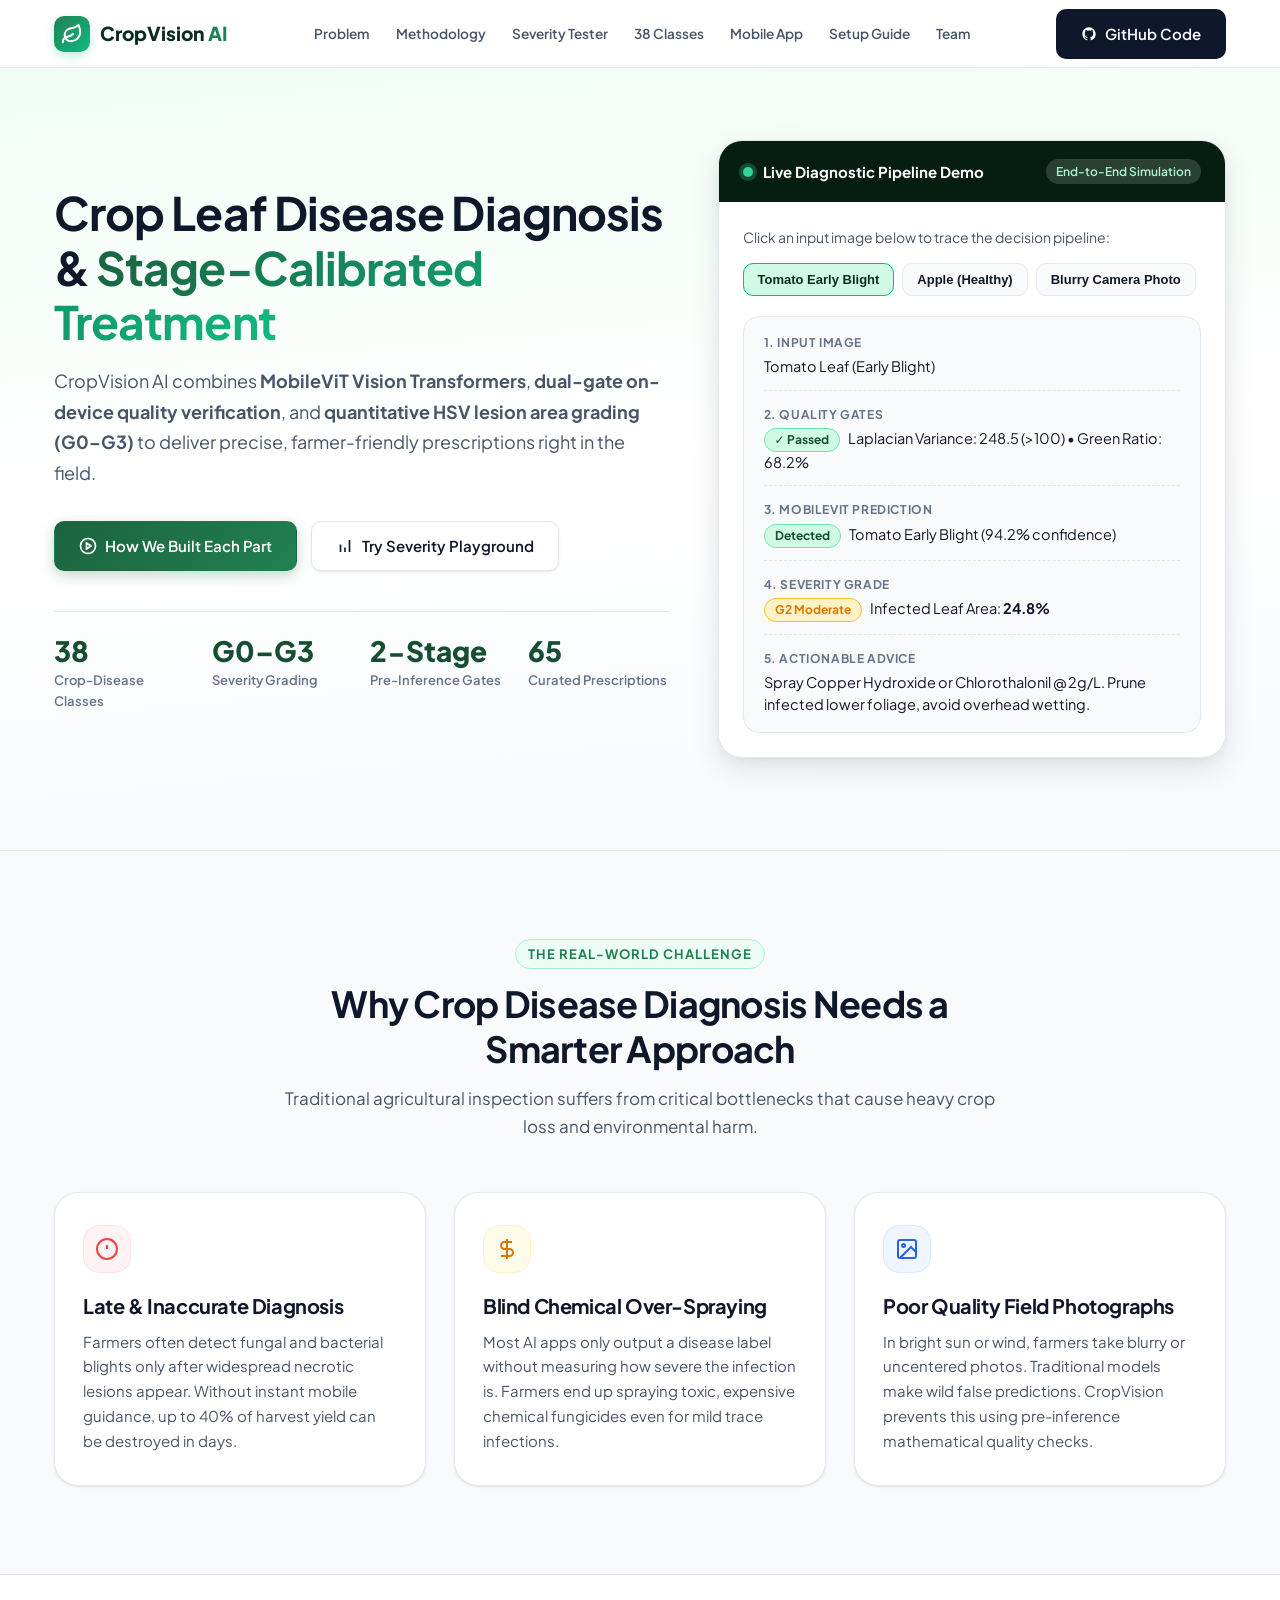
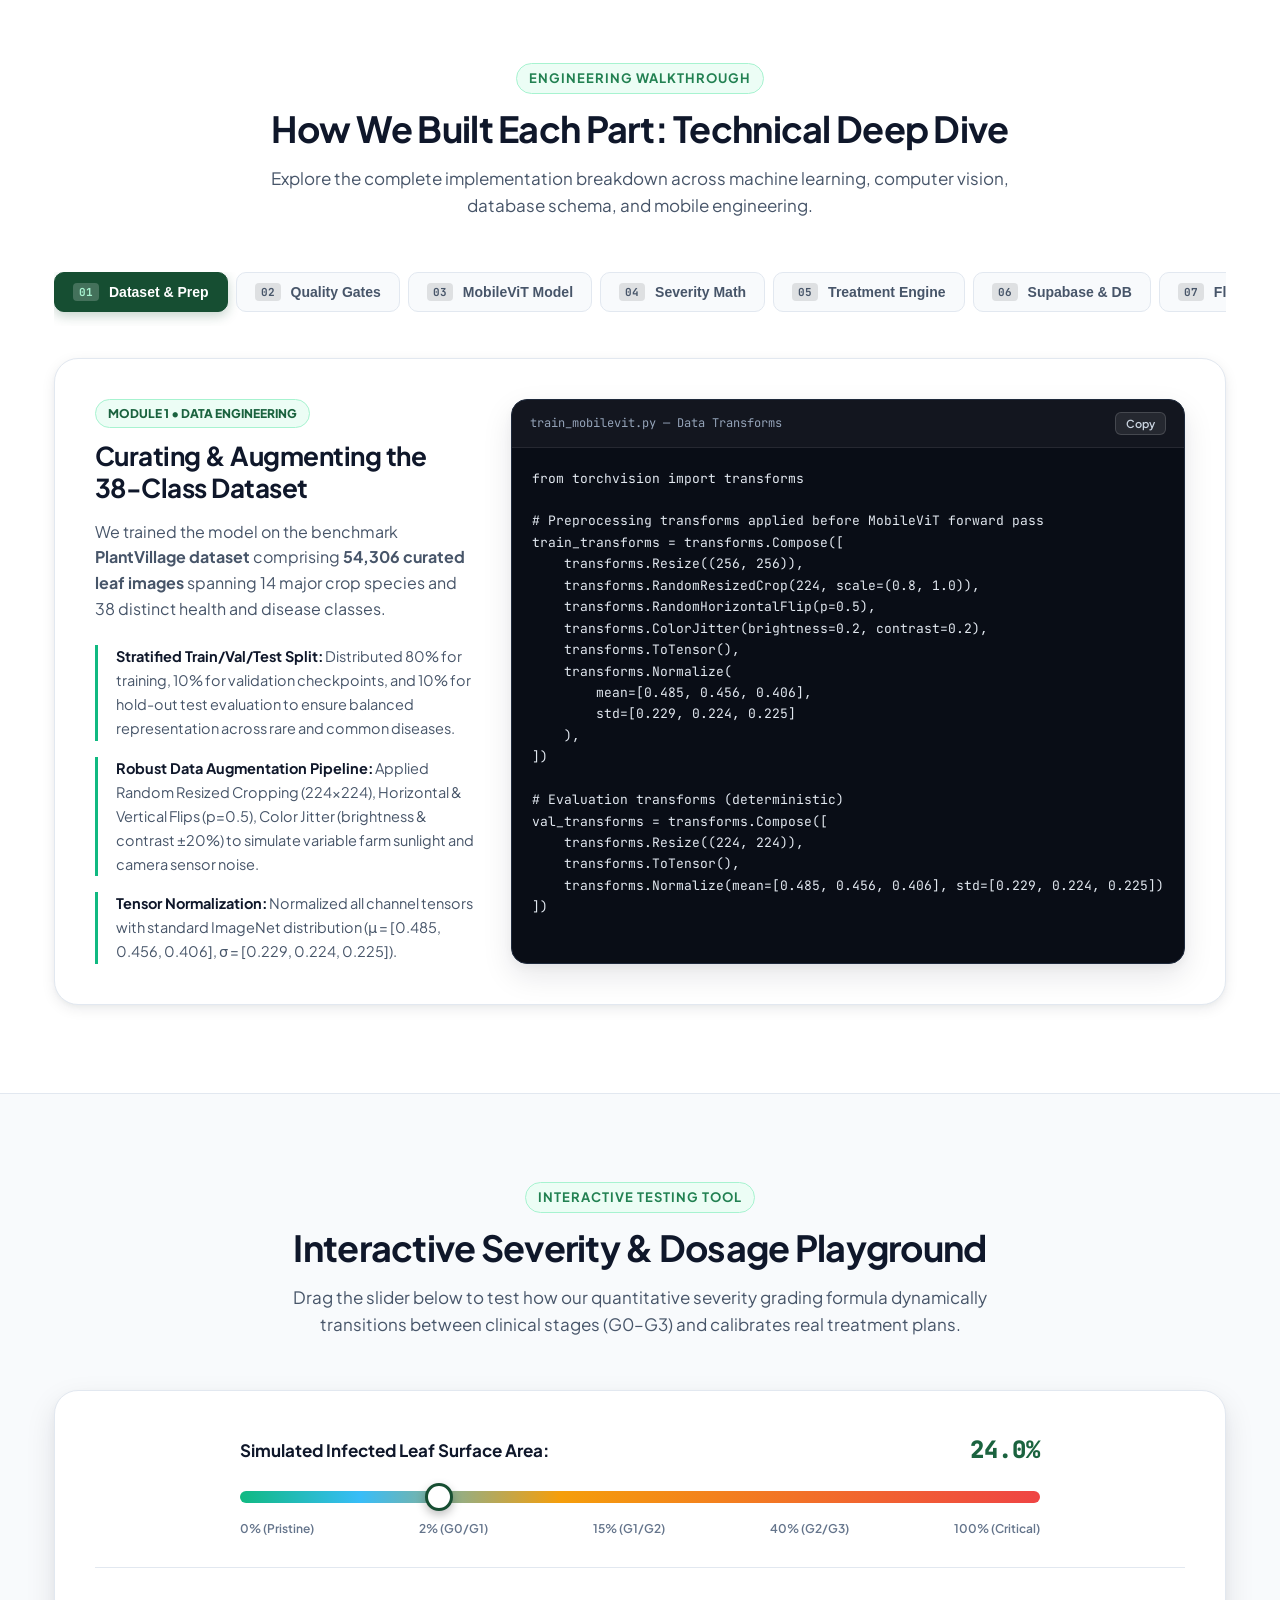
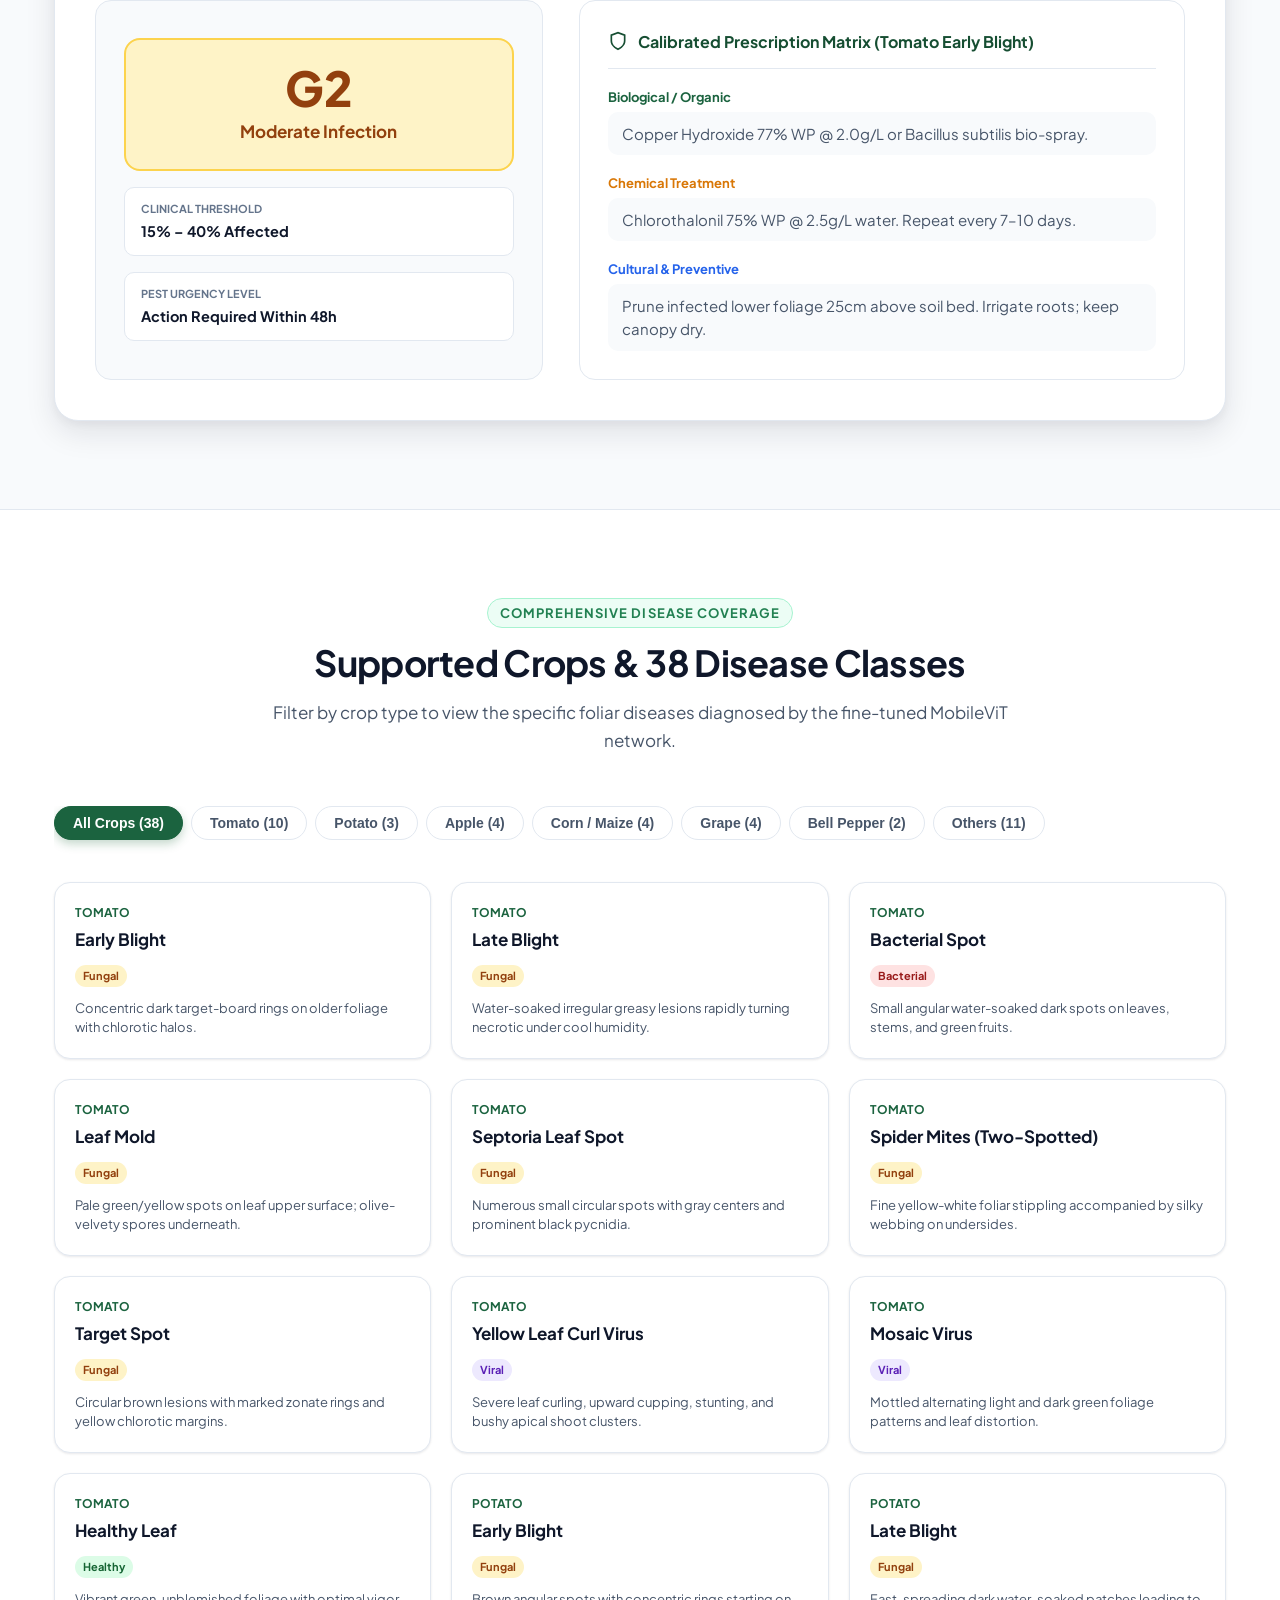
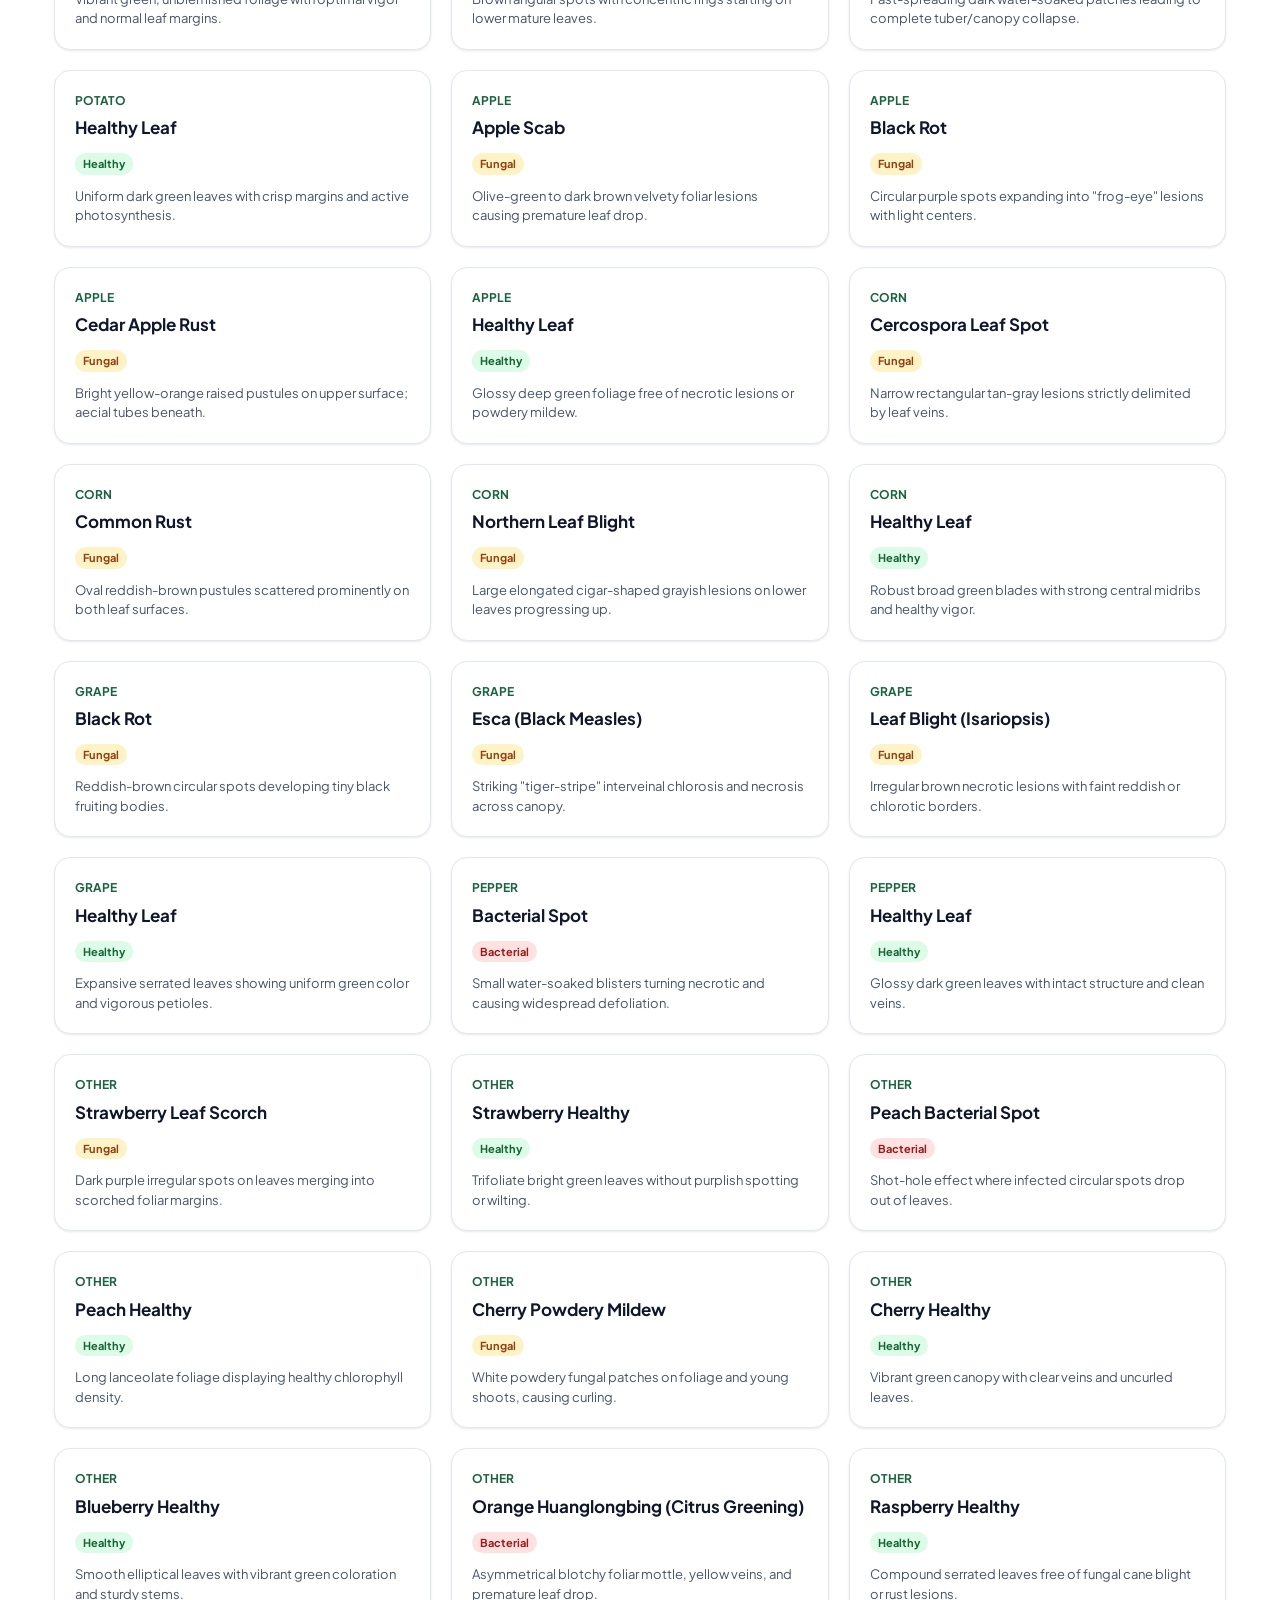
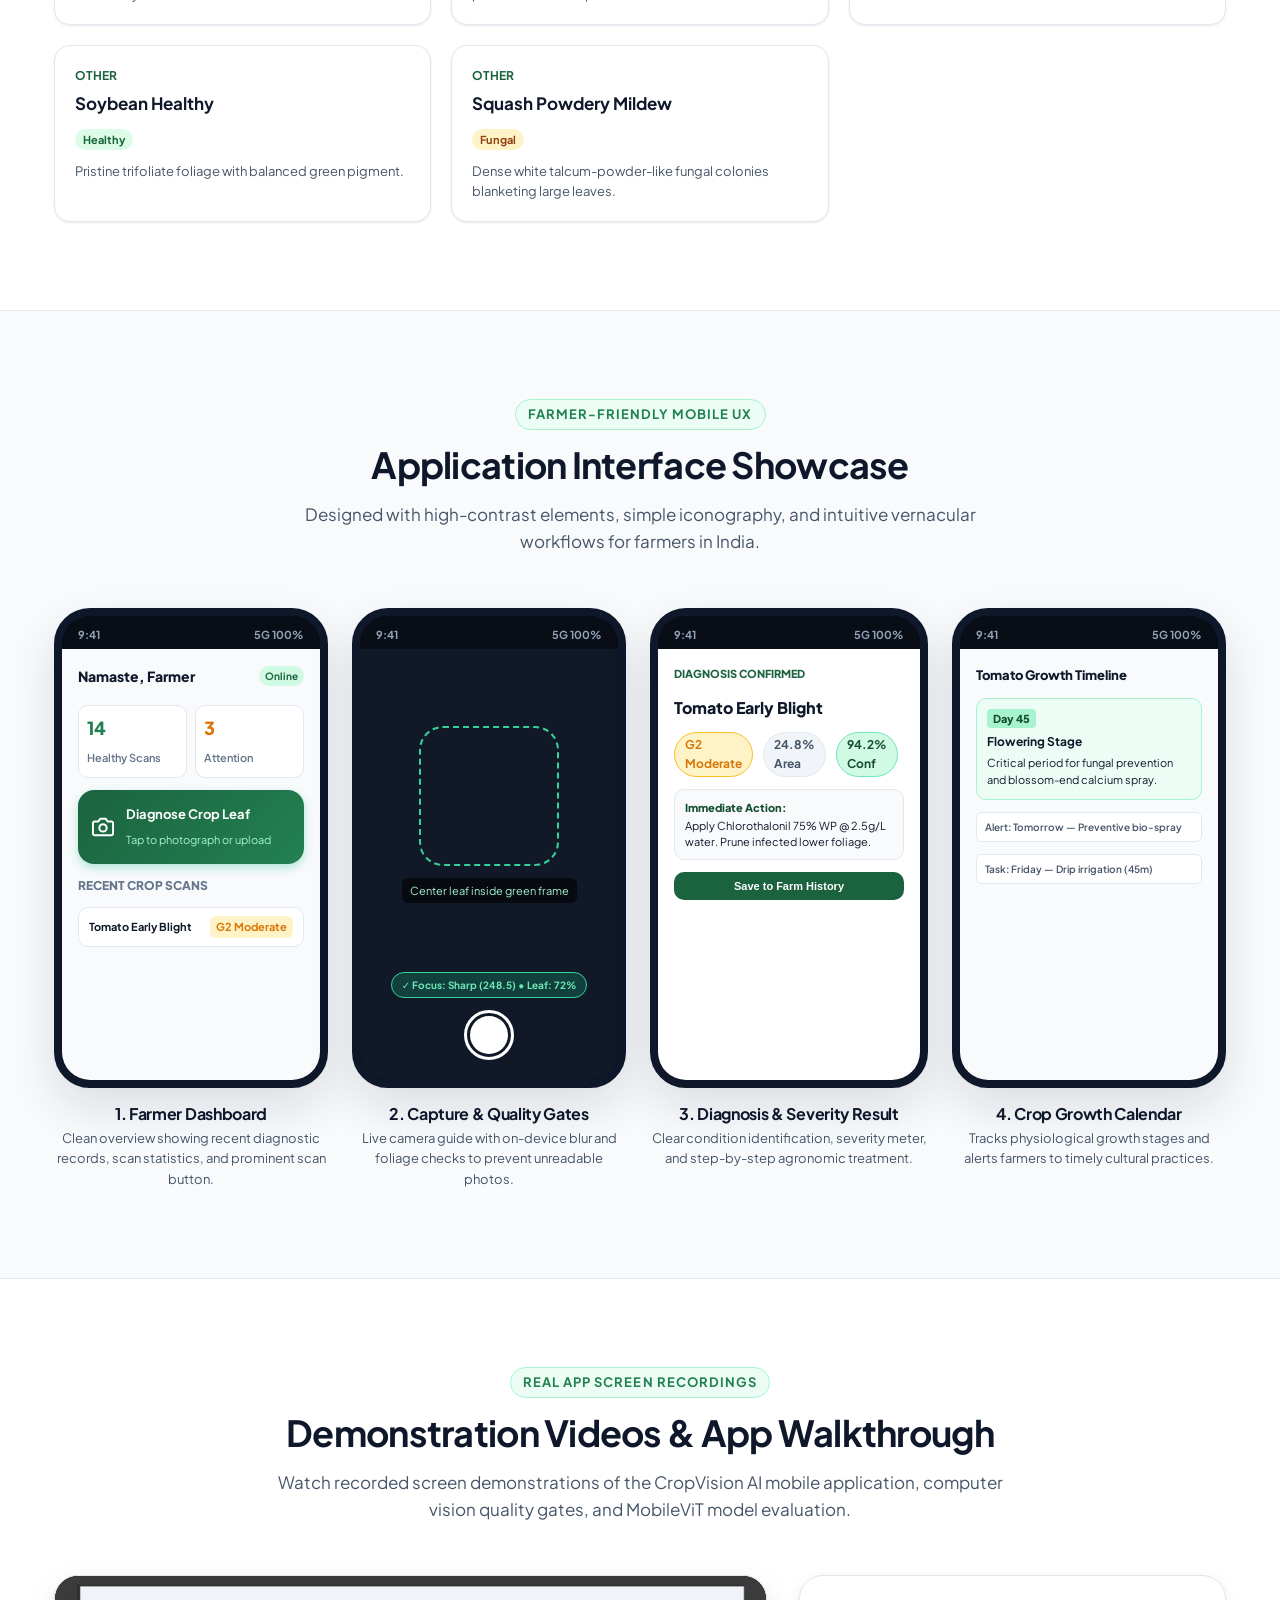
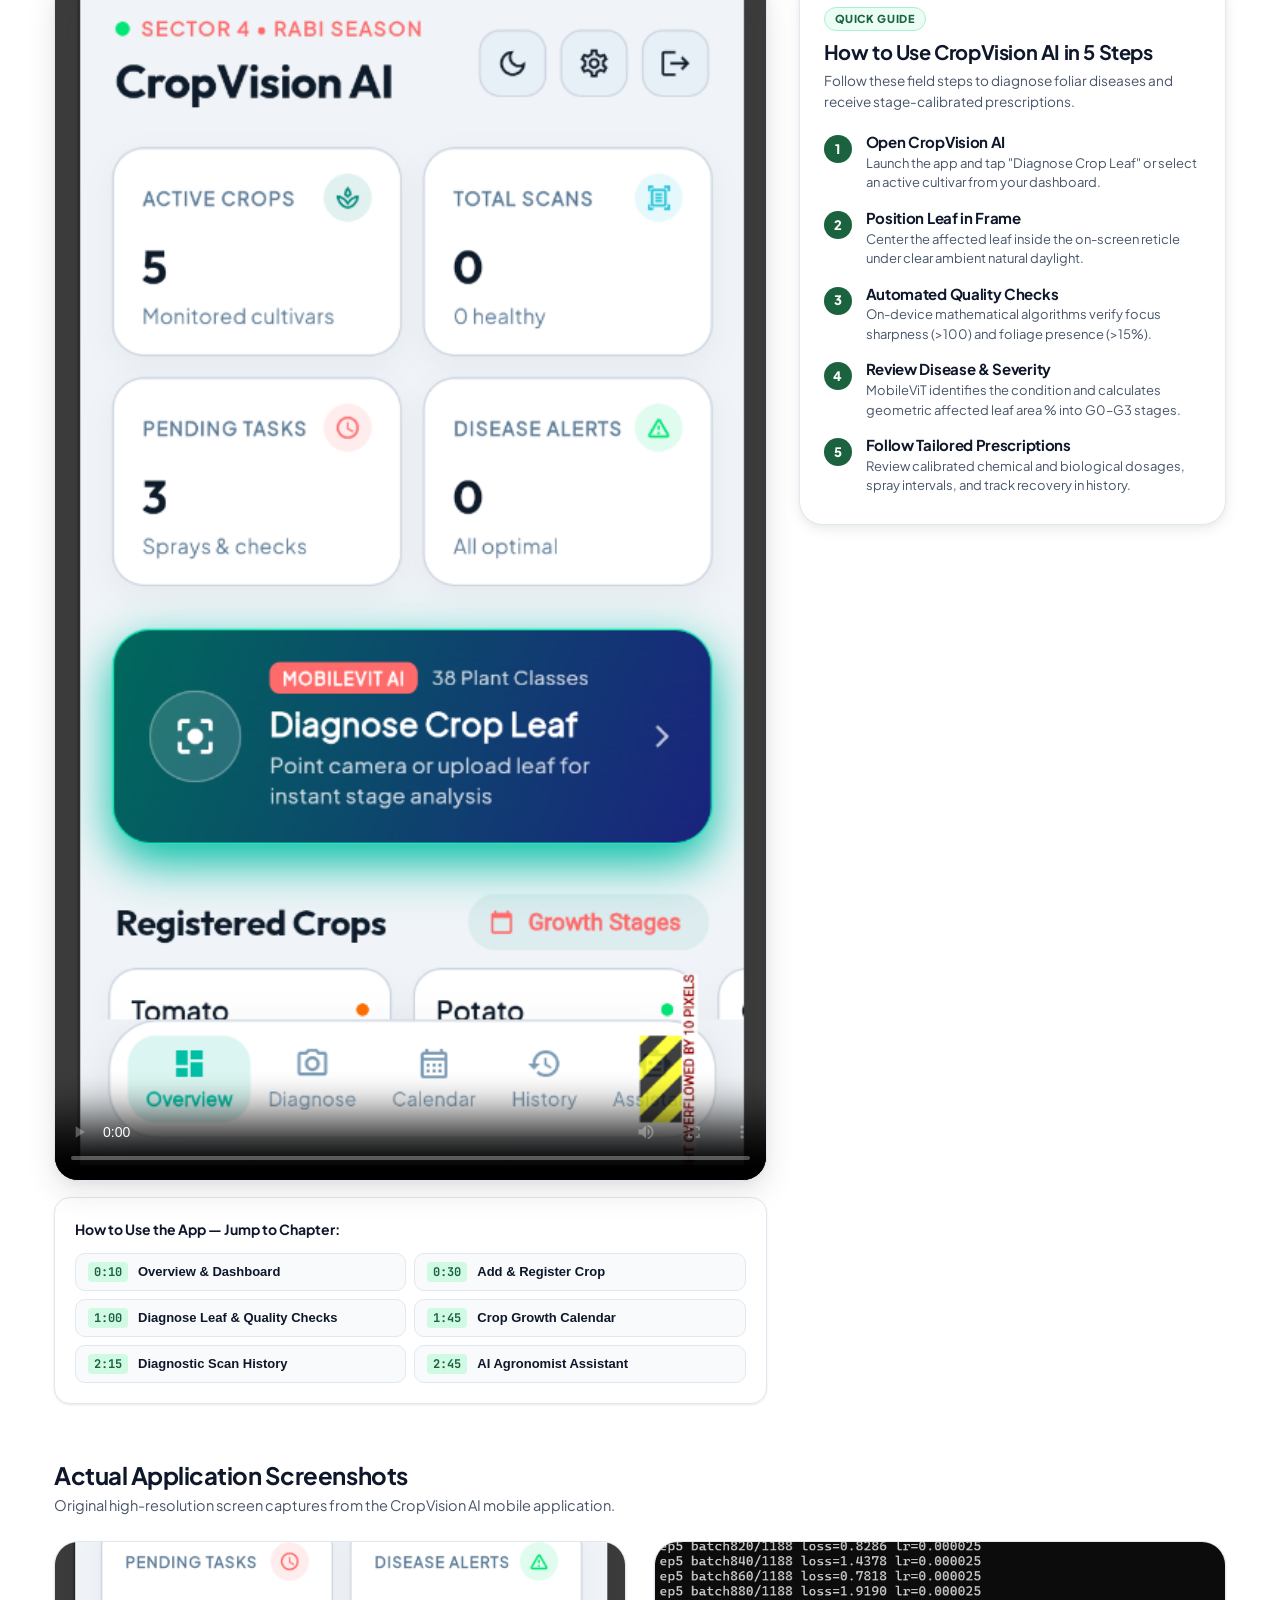
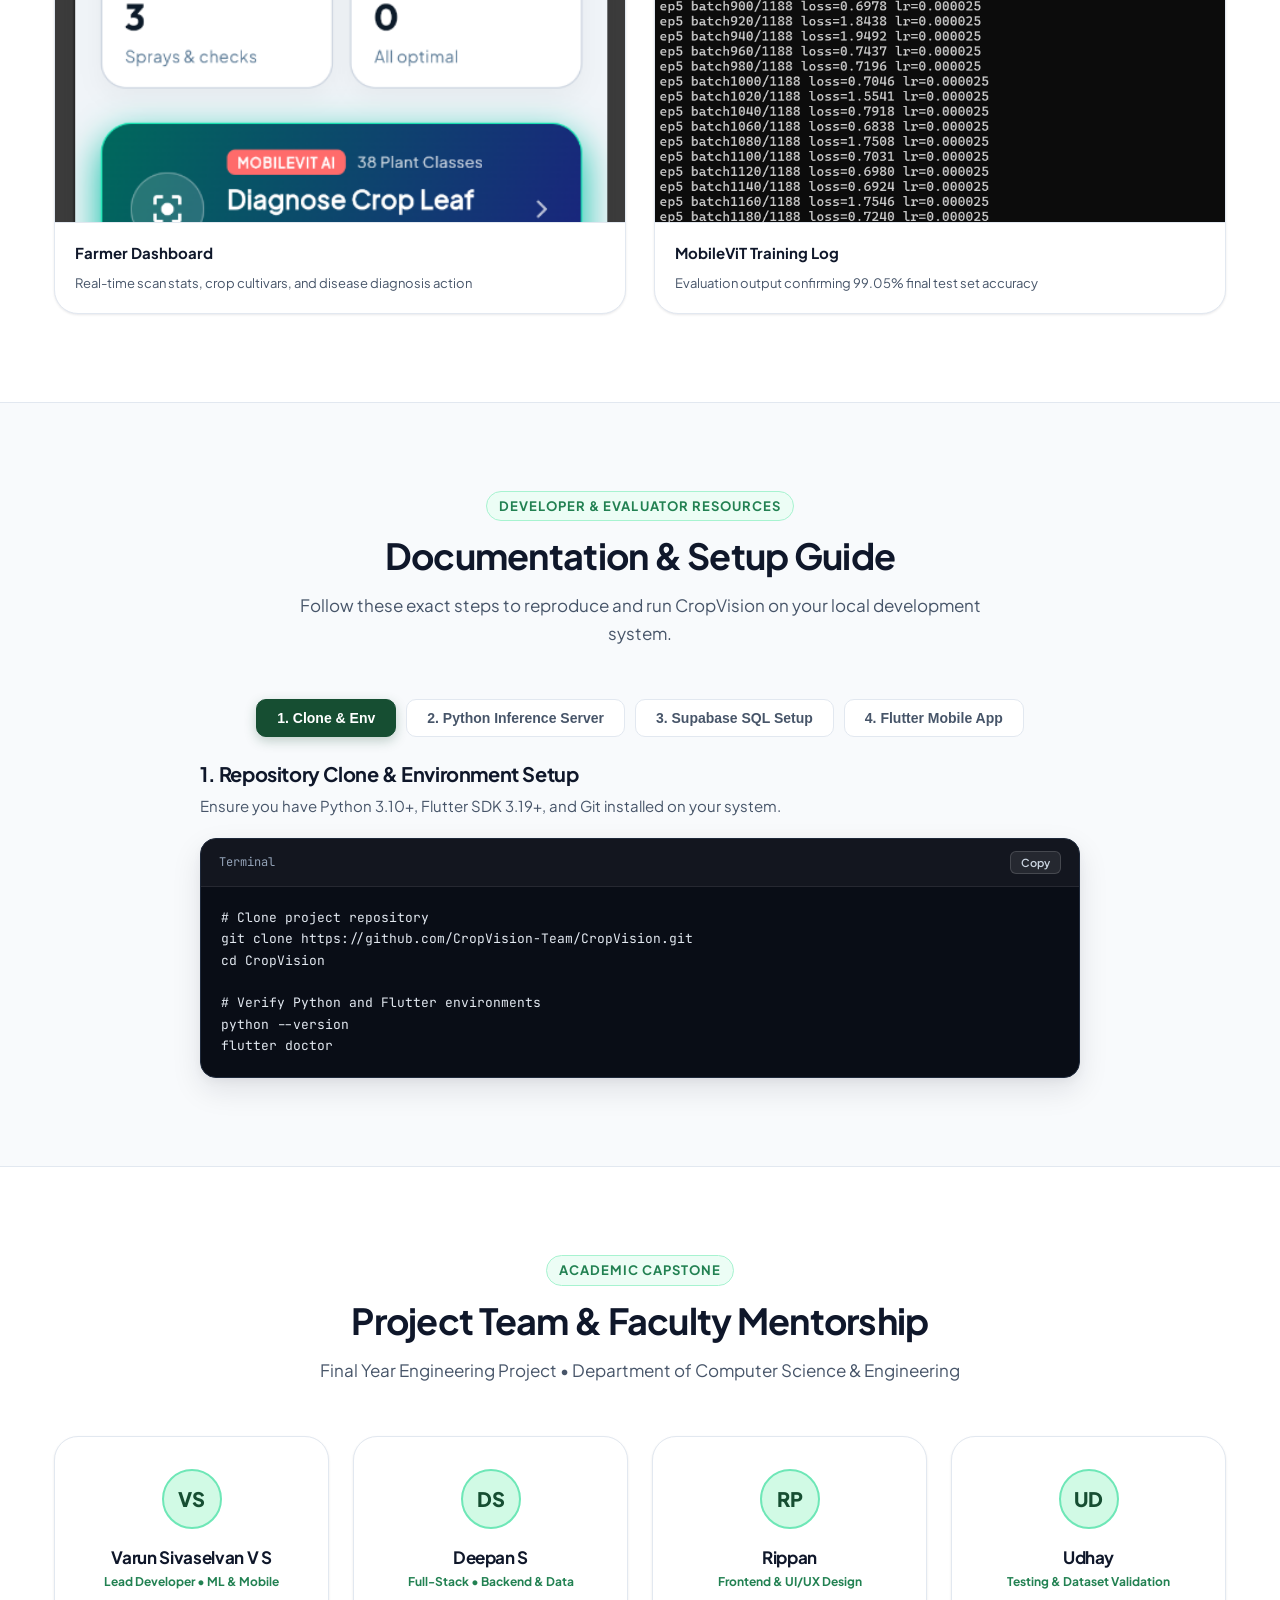
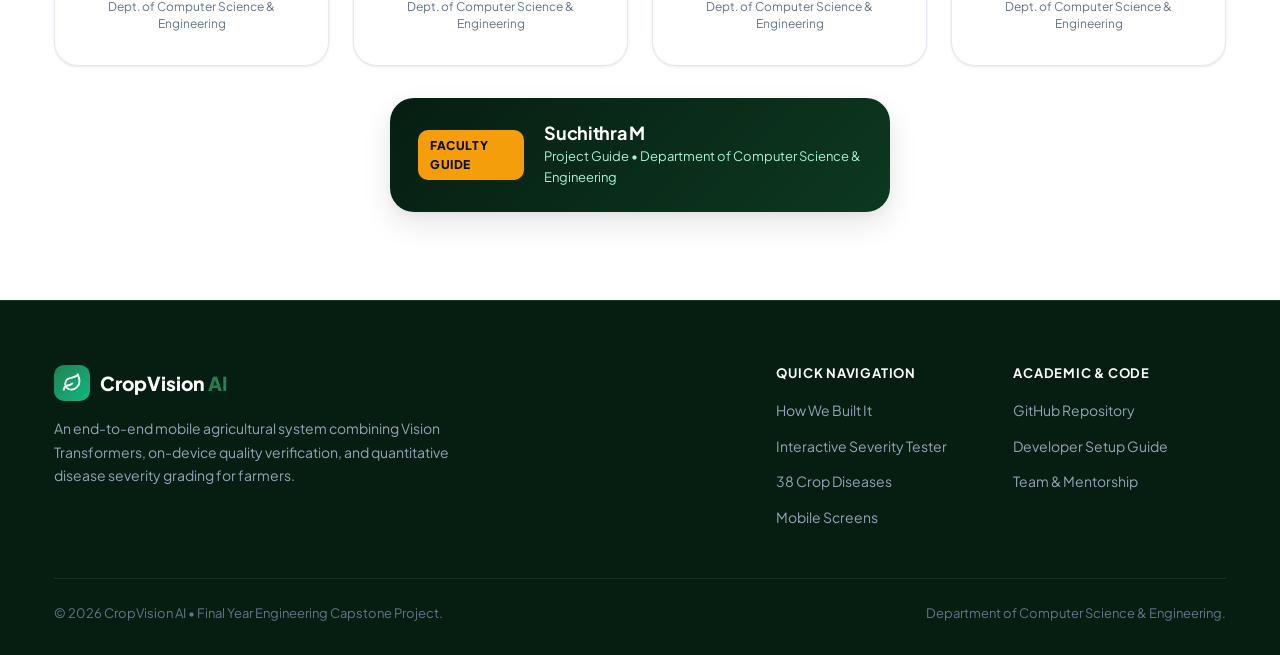
==== commit 7778bf74: "Remove placeholder demo video cards from website" ====
--- a/website/index.html
+++ b/website/index.html
@@ -1038,73 +1038,7 @@
       </div>
     </div>
 
-    <!-- 4-Card Video Grid -->
-    <div class="video-grid-header reveal">
-      <h3>Demonstration Video Library</h3>
-      <p>Select any recording below to open the full video player.</p>
-    </div>
-
-    <div class="video-cards-grid reveal">
-      <!-- Card A -->
-      <div class="video-card" data-video-src="assets/videos/demo.mp4" data-video-title="Full App Demo" data-video-desc="Complete walkthrough of the mobile app from leaf scanning to severity diagnosis.">
-        <div class="video-thumb-wrap">
-          <img src="assets/screenshots/dashboard.png" alt="Full App Demo Thumbnail" loading="lazy" class="video-thumb-img">
-          <div class="video-play-overlay">
-            <svg width="24" height="24" viewBox="0 0 24 24" fill="currentColor"><polygon points="6 4 20 12 6 20 6 4"/></svg>
-          </div>
-          <span class="video-dur-tag">3:15</span>
-        </div>
-        <div class="video-card-body">
-          <h4>Full App Demo</h4>
-          <p>Complete walkthrough of the mobile app from leaf scanning to severity diagnosis.</p>
-        </div>
-      </div>
-
-      <!-- Card B -->
-      <div class="video-card" data-video-src="assets/videos/how-to-use.mp4" data-video-title="How to Use the App (Step by Step)" data-video-desc="Guided tutorial showing leaf positioning, reading diagnostic severity badges, and scheduling spray reminders.">
-        <div class="video-thumb-wrap">
-          <img src="assets/screenshots/dashboard.png" alt="How to Use App Thumbnail" loading="lazy" class="video-thumb-img">
-          <div class="video-play-overlay">
-            <svg width="24" height="24" viewBox="0 0 24 24" fill="currentColor"><polygon points="6 4 20 12 6 20 6 4"/></svg>
-          </div>
-          <span class="video-dur-tag">2:45</span>
-        </div>
-        <div class="video-card-body">
-          <h4>How to Use the App (Step by Step)</h4>
-          <p>Guided tutorial: leaf positioning, reading diagnostic severity badges, and scheduling spray reminders.</p>
-        </div>
-      </div>
-
-      <!-- Card C -->
-      <div class="video-card" data-video-src="assets/videos/model-explained.mp4" data-video-title="Model Training and Results" data-video-desc="Deep-dive into MobileViT-Small training on 54,306 images achieving 99.05% test set accuracy.">
-        <div class="video-thumb-wrap">
-          <img src="assets/screenshots/model_accuracy_terminal.png" alt="Model Training Thumbnail" loading="lazy" class="video-thumb-img">
-          <div class="video-play-overlay">
-            <svg width="24" height="24" viewBox="0 0 24 24" fill="currentColor"><polygon points="6 4 20 12 6 20 6 4"/></svg>
-          </div>
-          <span class="video-dur-tag">4:20</span>
-        </div>
-        <div class="video-card-body">
-          <h4>Model Training and Results</h4>
-          <p>Deep-dive into MobileViT-Small training on 54,306 images achieving 99.05% test accuracy.</p>
-        </div>
-      </div>
-
-      <!-- Card D -->
-      <div class="video-card" data-video-src="assets/videos/code-walkthrough.mp4" data-video-title="Code Walkthrough" data-video-desc="Technical tour of Flutter Provider state, Flask local inference server, and Supabase SQL schema.">
-        <div class="video-thumb-wrap">
-          <img src="assets/screenshots/dashboard.png" alt="Code Walkthrough Thumbnail" loading="lazy" class="video-thumb-img">
-          <div class="video-play-overlay">
-            <svg width="24" height="24" viewBox="0 0 24 24" fill="currentColor"><polygon points="6 4 20 12 6 20 6 4"/></svg>
-          </div>
-          <span class="video-dur-tag">5:10</span>
-        </div>
-        <div class="video-card-body">
-          <h4>Code Walkthrough</h4>
-          <p>Architecture tour: Flutter Provider state, Flask inference microservice, and Supabase database.</p>
-        </div>
-      </div>
-    </div>
+
 
     <!-- Real App Screenshot Gallery -->
     <div class="screenshot-gallery-header reveal">
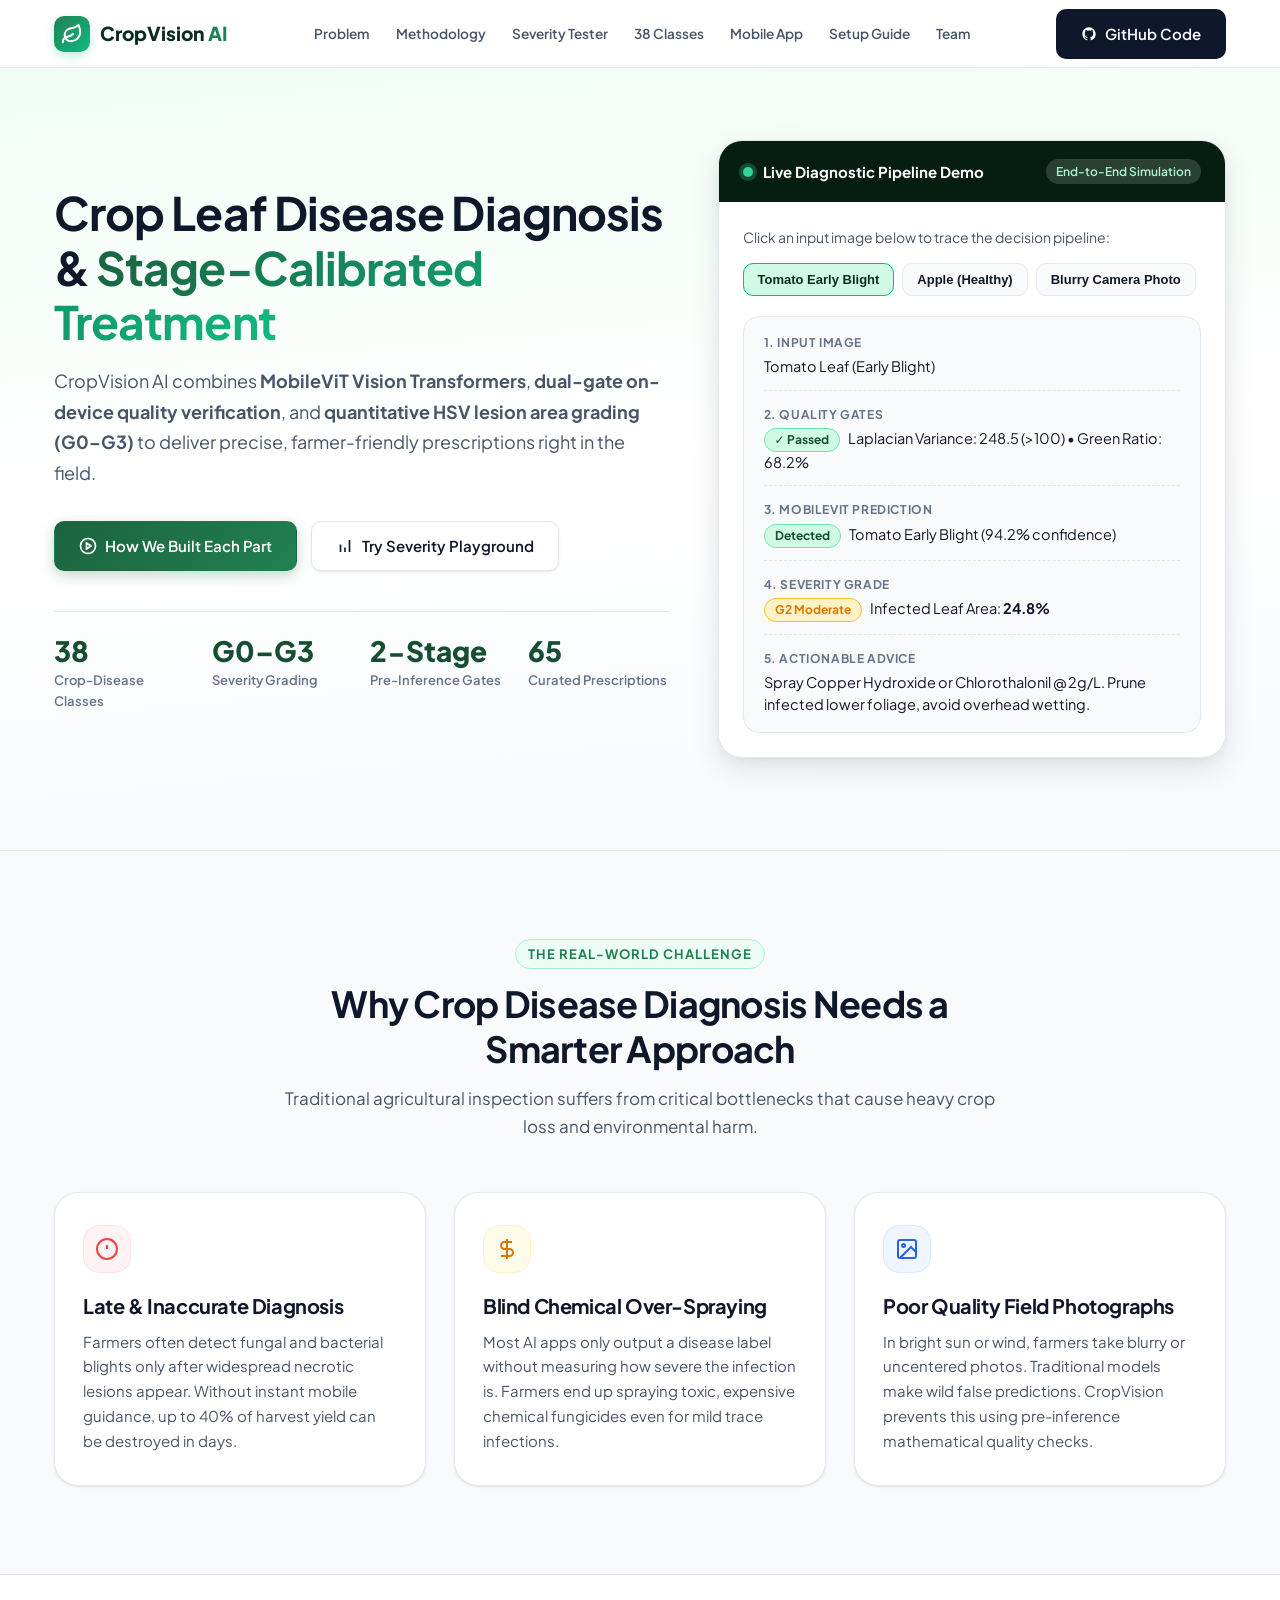
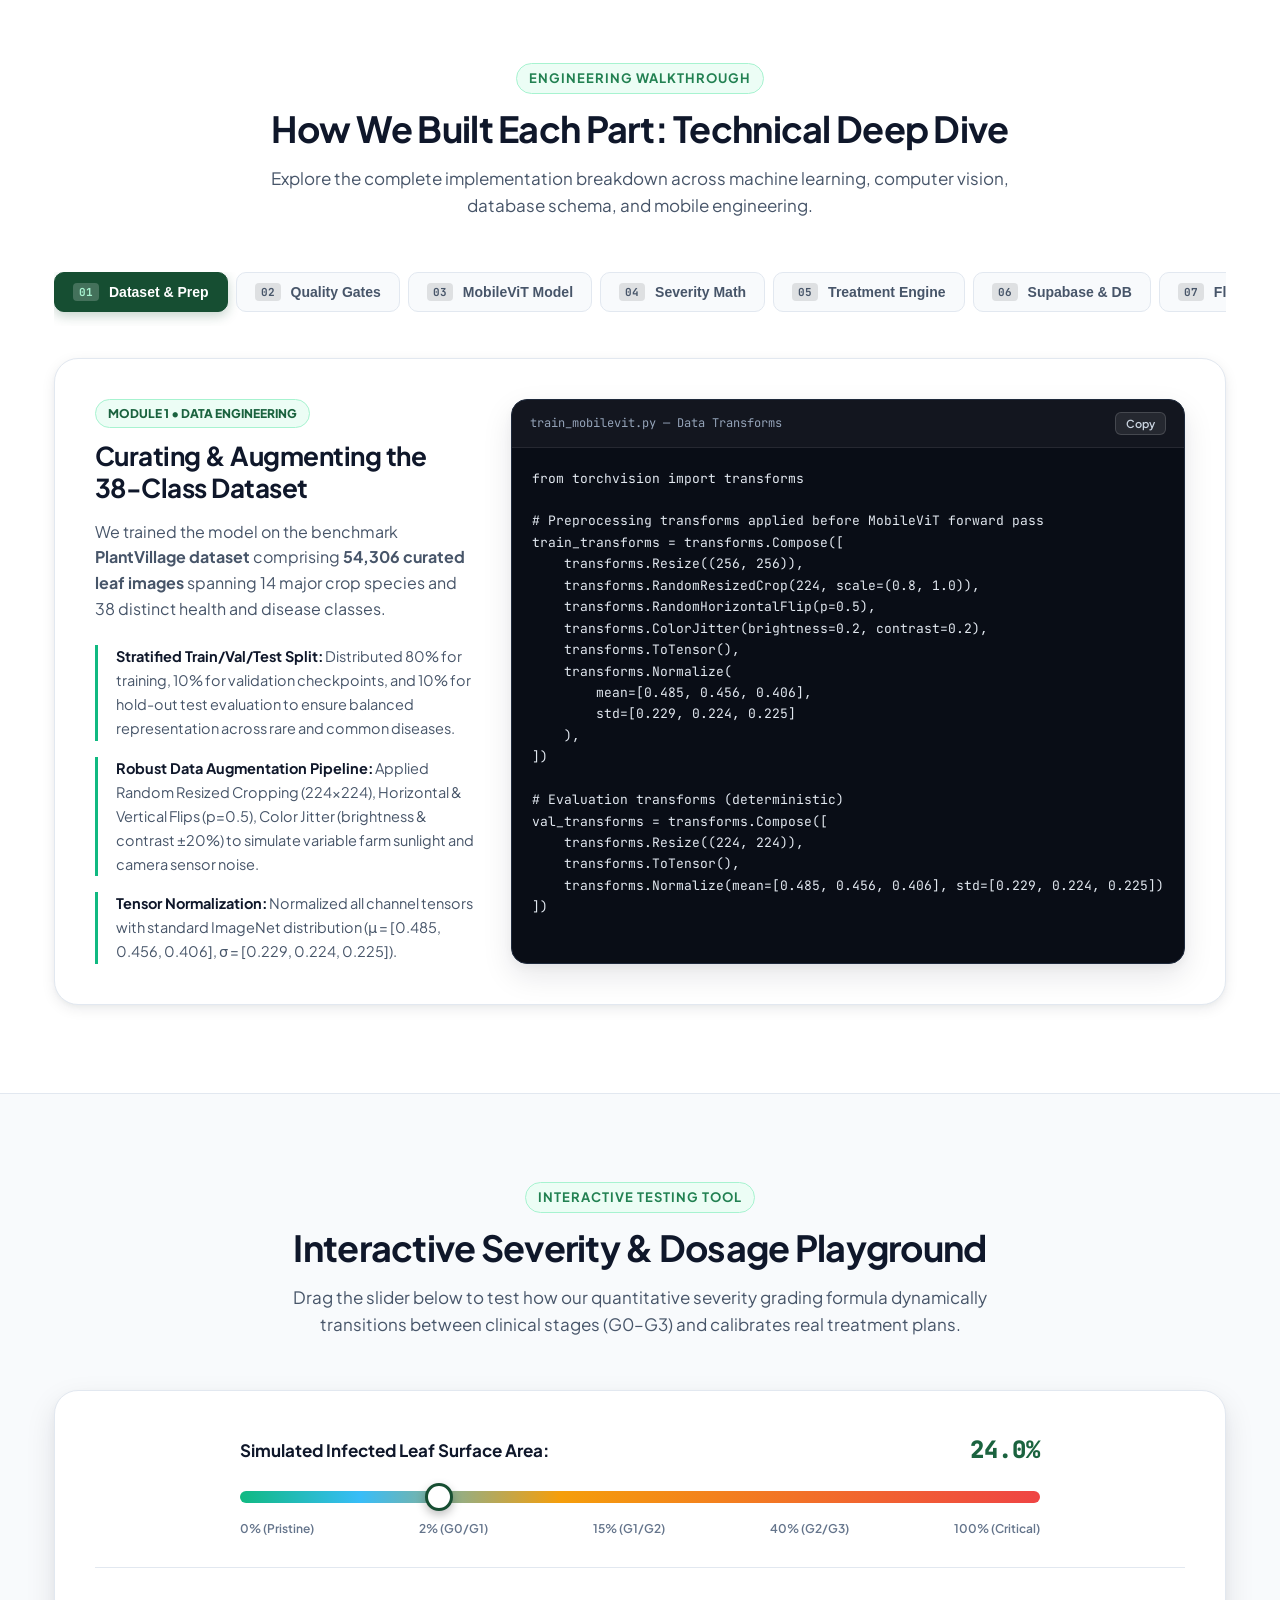
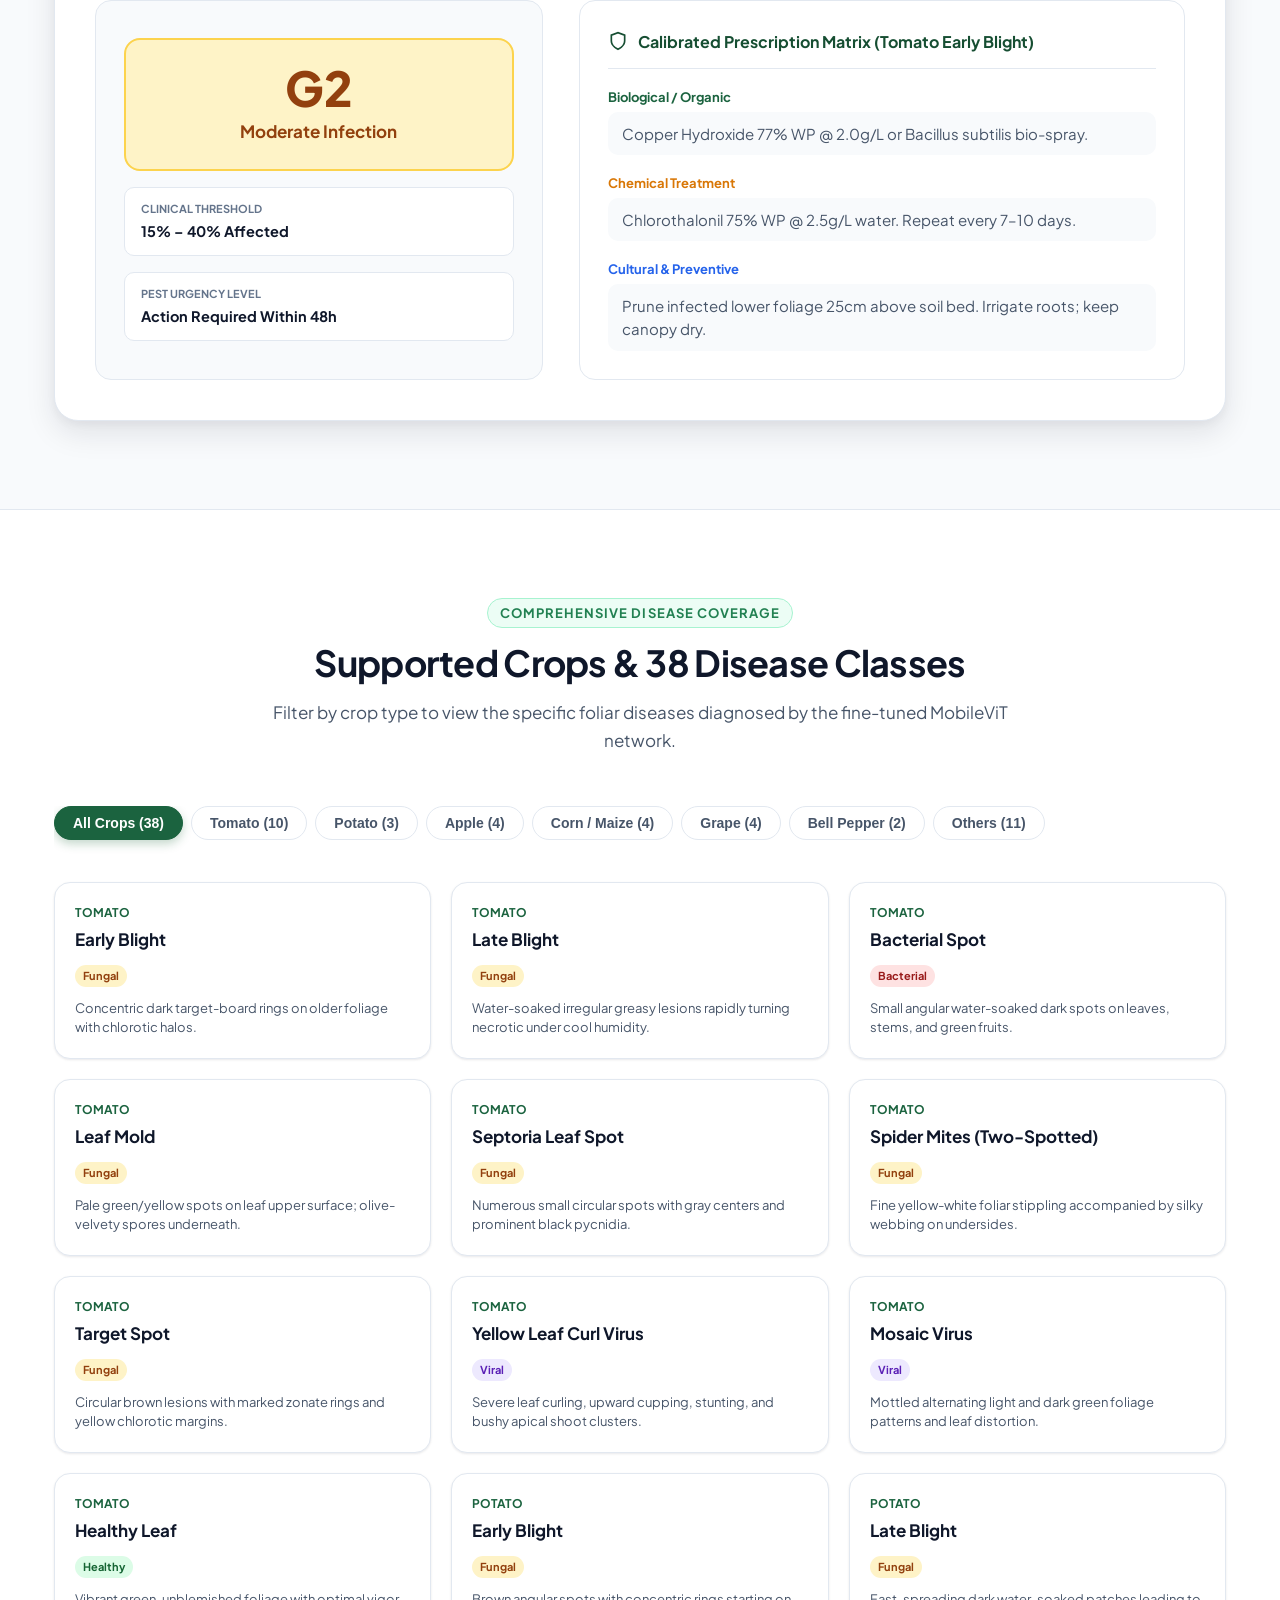
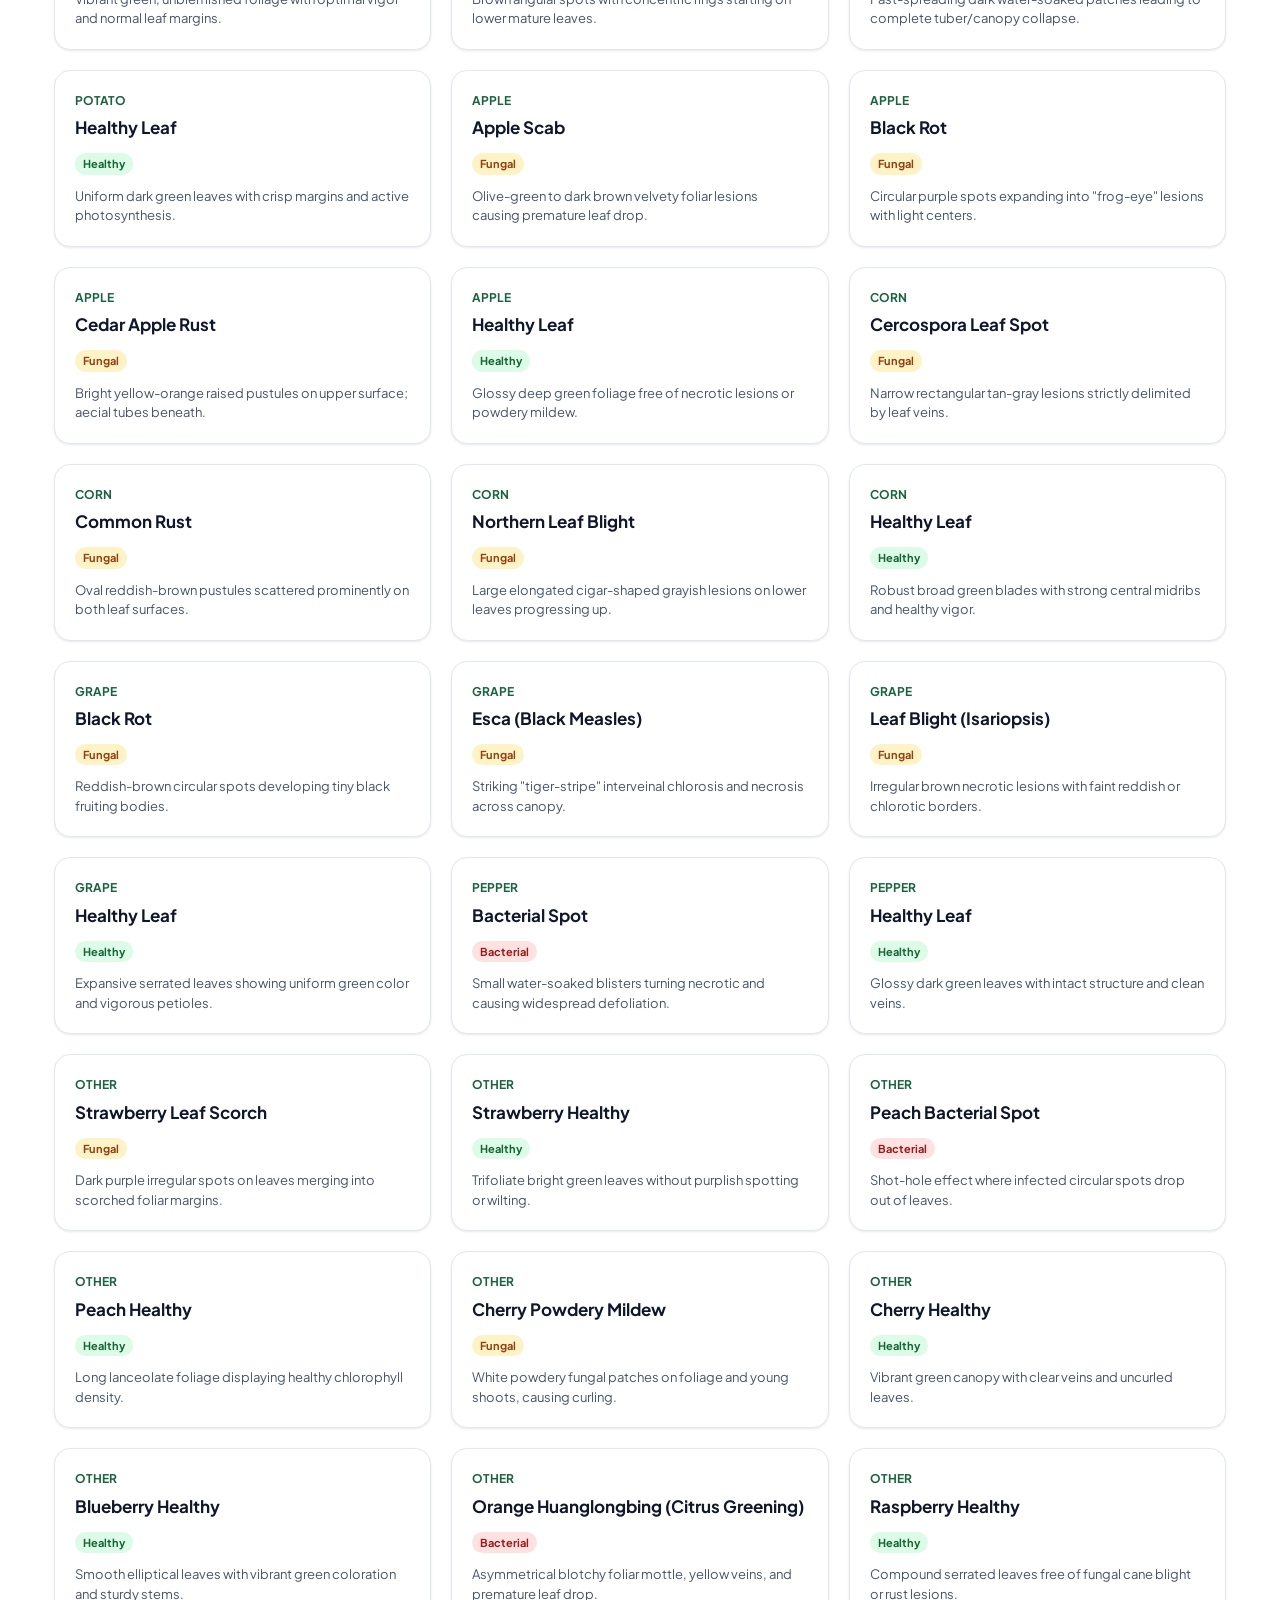
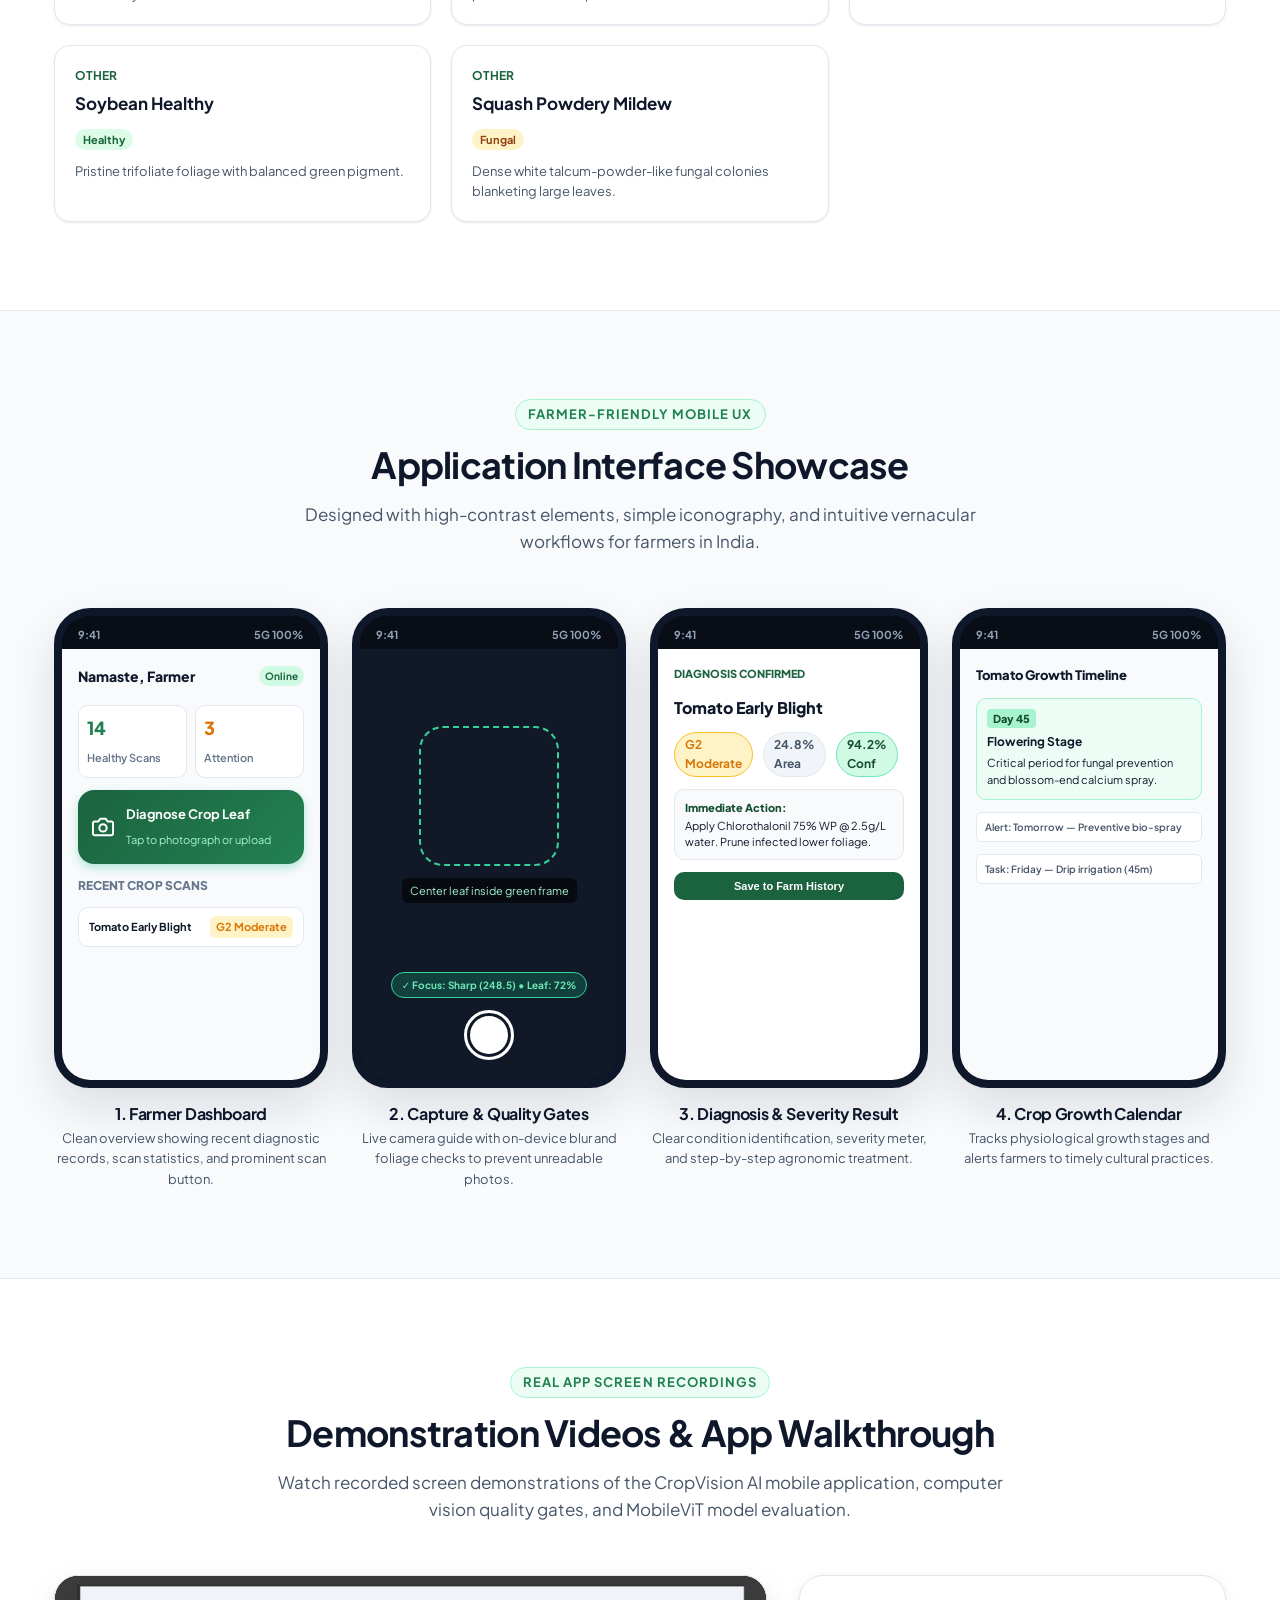
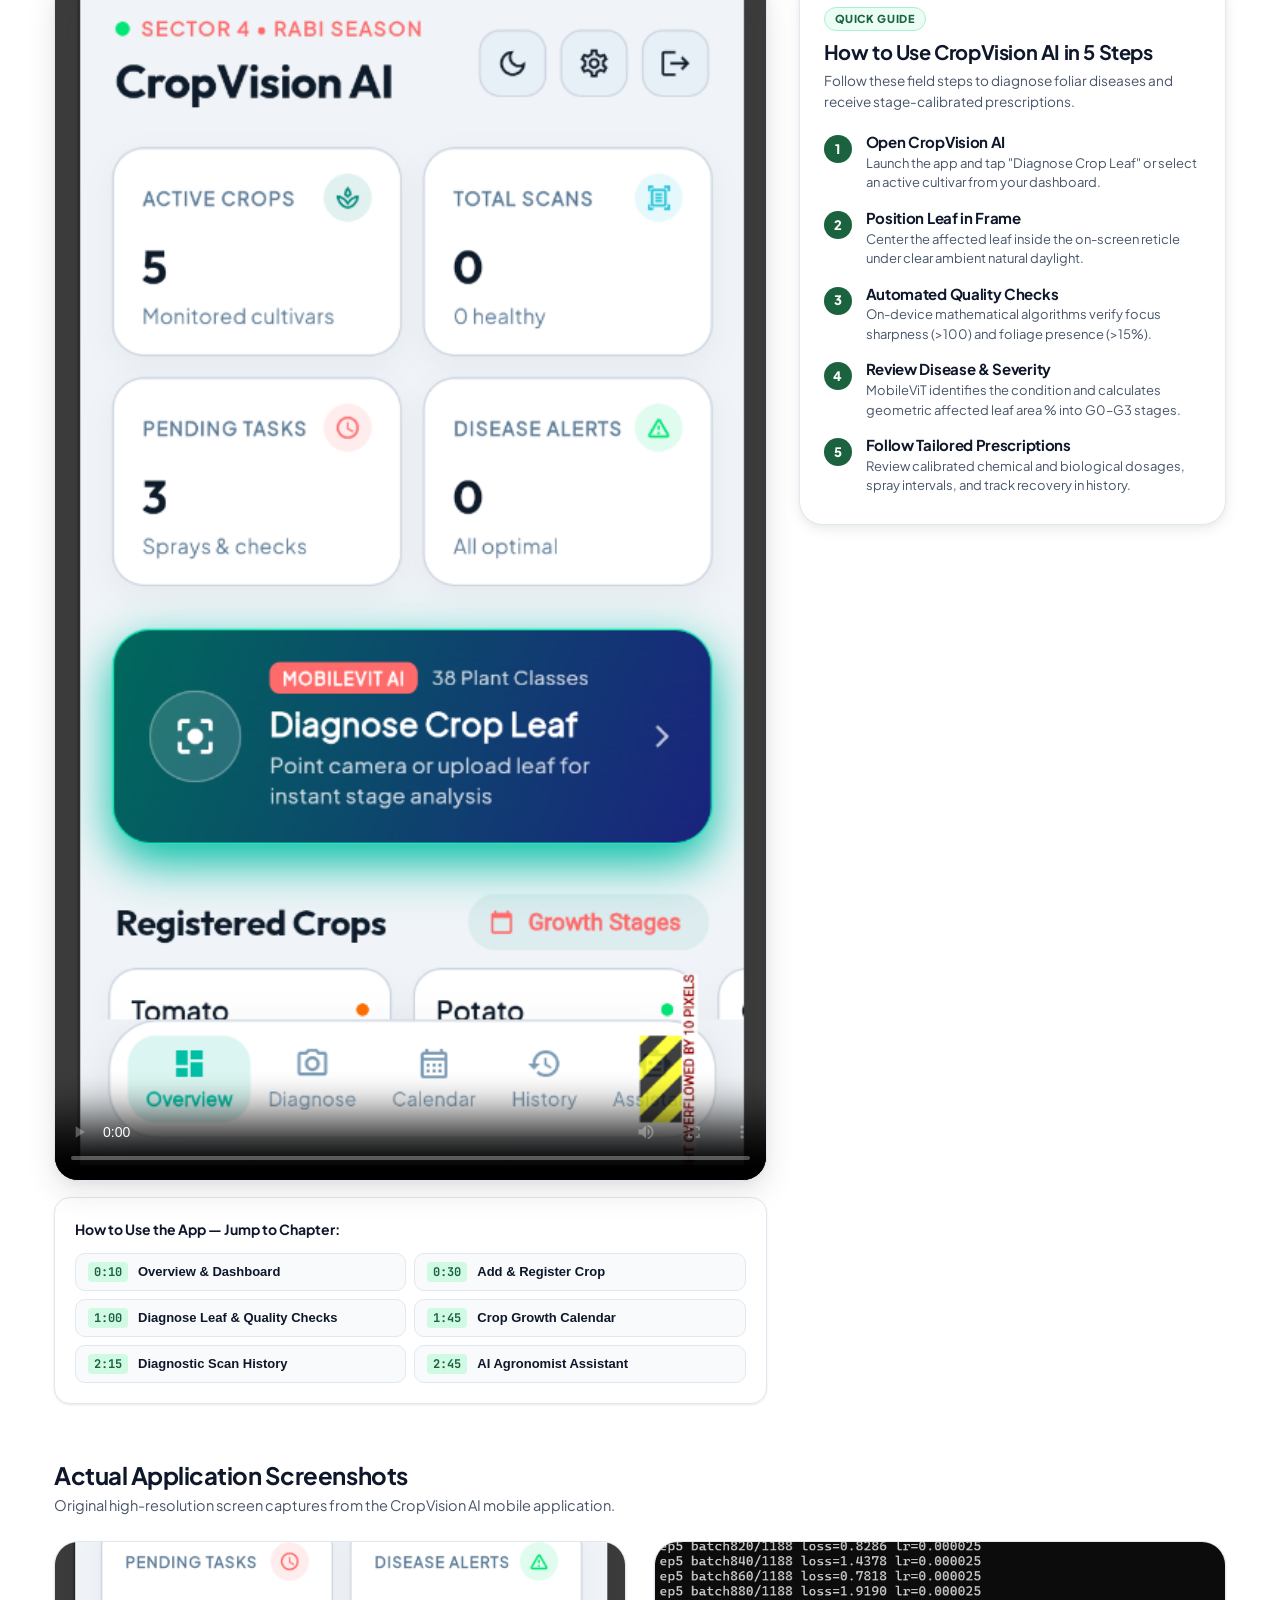
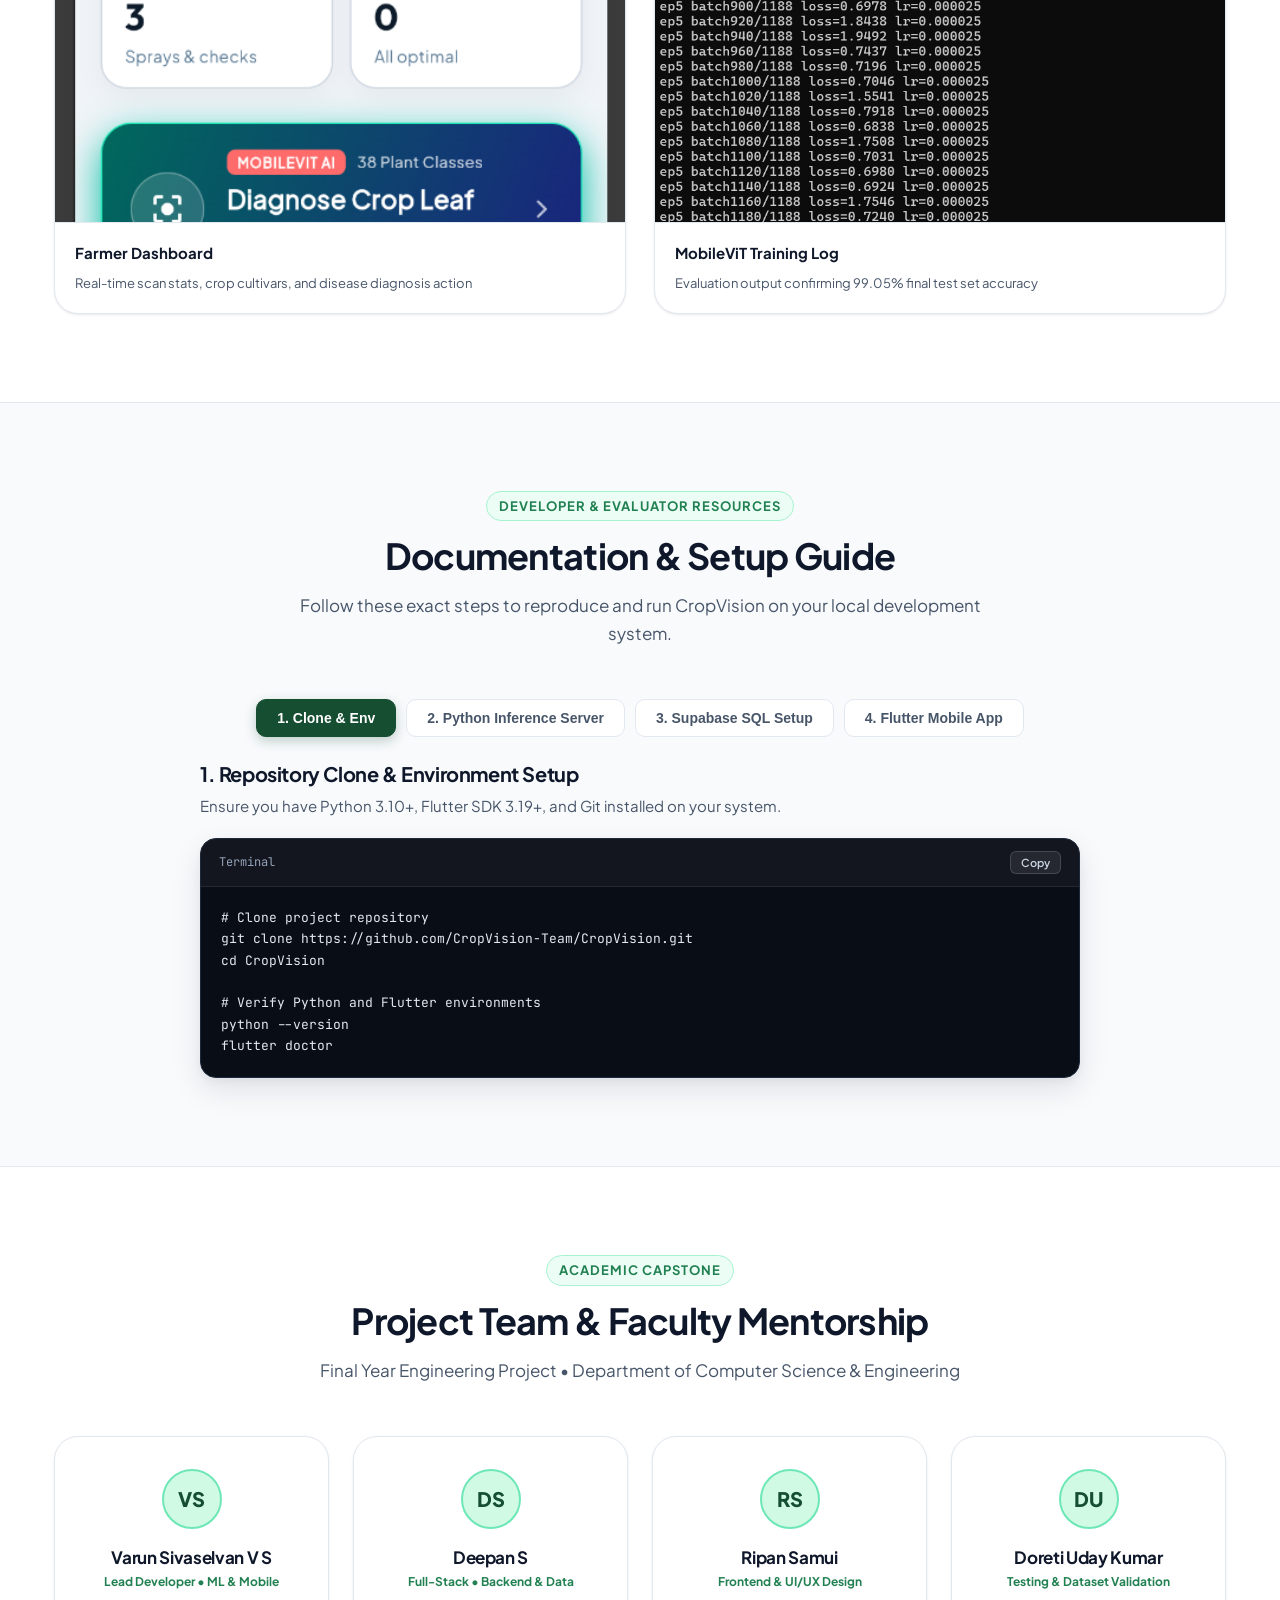
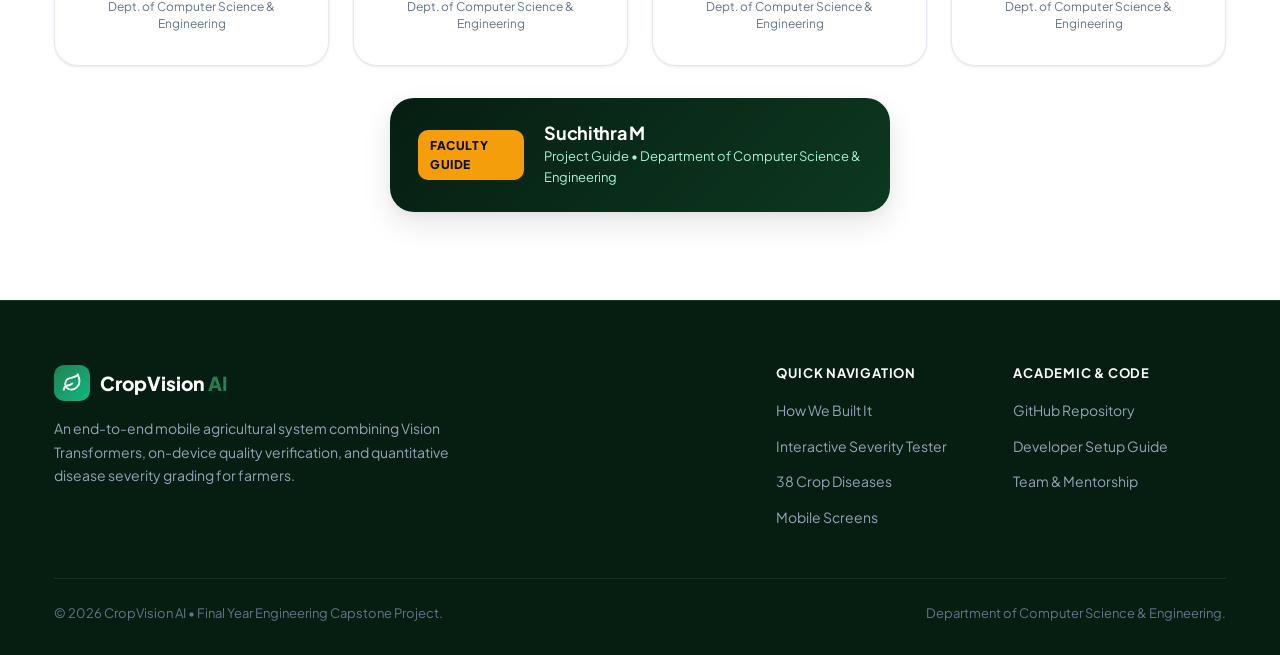
==== commit e7ea0d61: "Update team member names to Doreti Uday Kumar and Ripan Samui" ====
--- a/website/index.html
+++ b/website/index.html
@@ -1220,15 +1220,15 @@
       </div>
 
       <div class="team-card">
-        <div class="team-avatar">RP</div>
-        <h4>Rippan</h4>
+        <div class="team-avatar">RS</div>
+        <h4>Ripan Samui</h4>
         <div class="team-role">Frontend &amp; UI/UX Design</div>
         <div class="team-dept">Dept. of Computer Science &amp; Engineering</div>
       </div>
 
       <div class="team-card">
-        <div class="team-avatar">UD</div>
-        <h4>Udhay</h4>
+        <div class="team-avatar">DU</div>
+        <h4>Doreti Uday Kumar</h4>
         <div class="team-role">Testing &amp; Dataset Validation</div>
         <div class="team-dept">Dept. of Computer Science &amp; Engineering</div>
       </div>
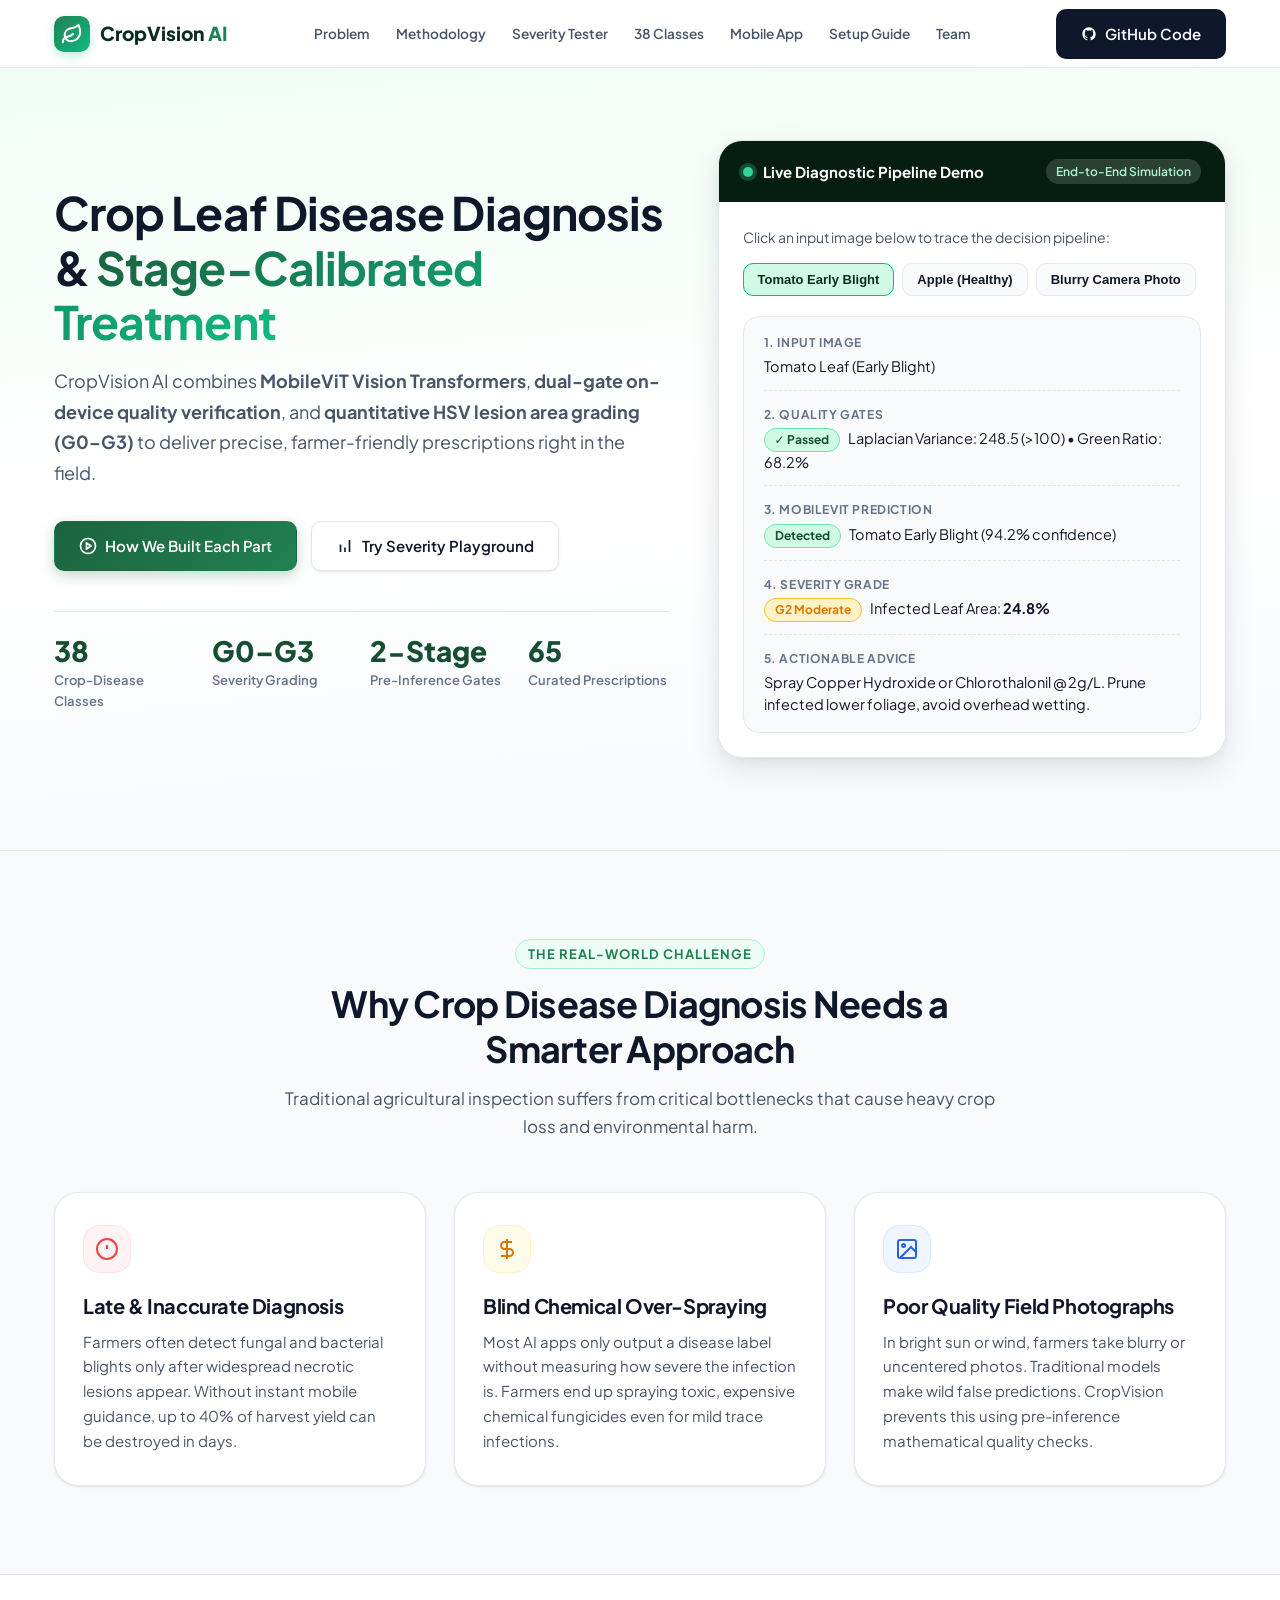
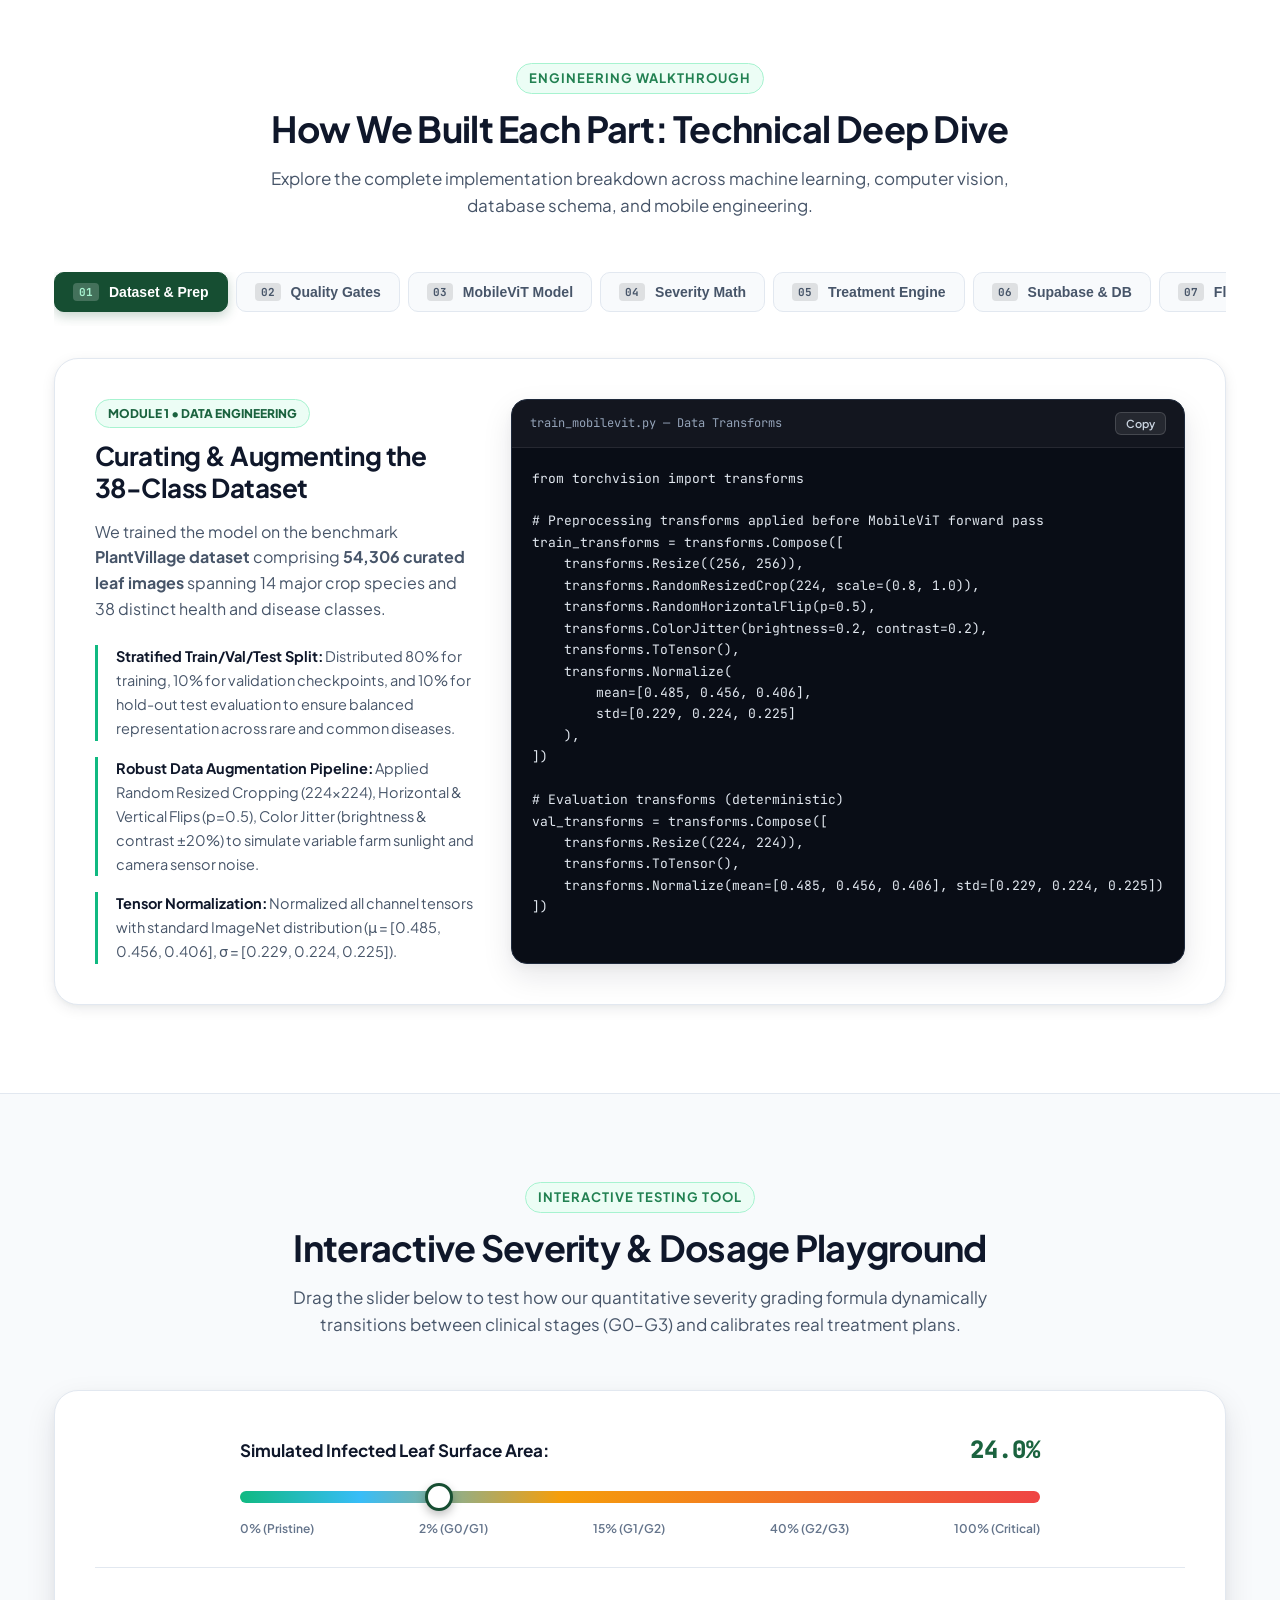
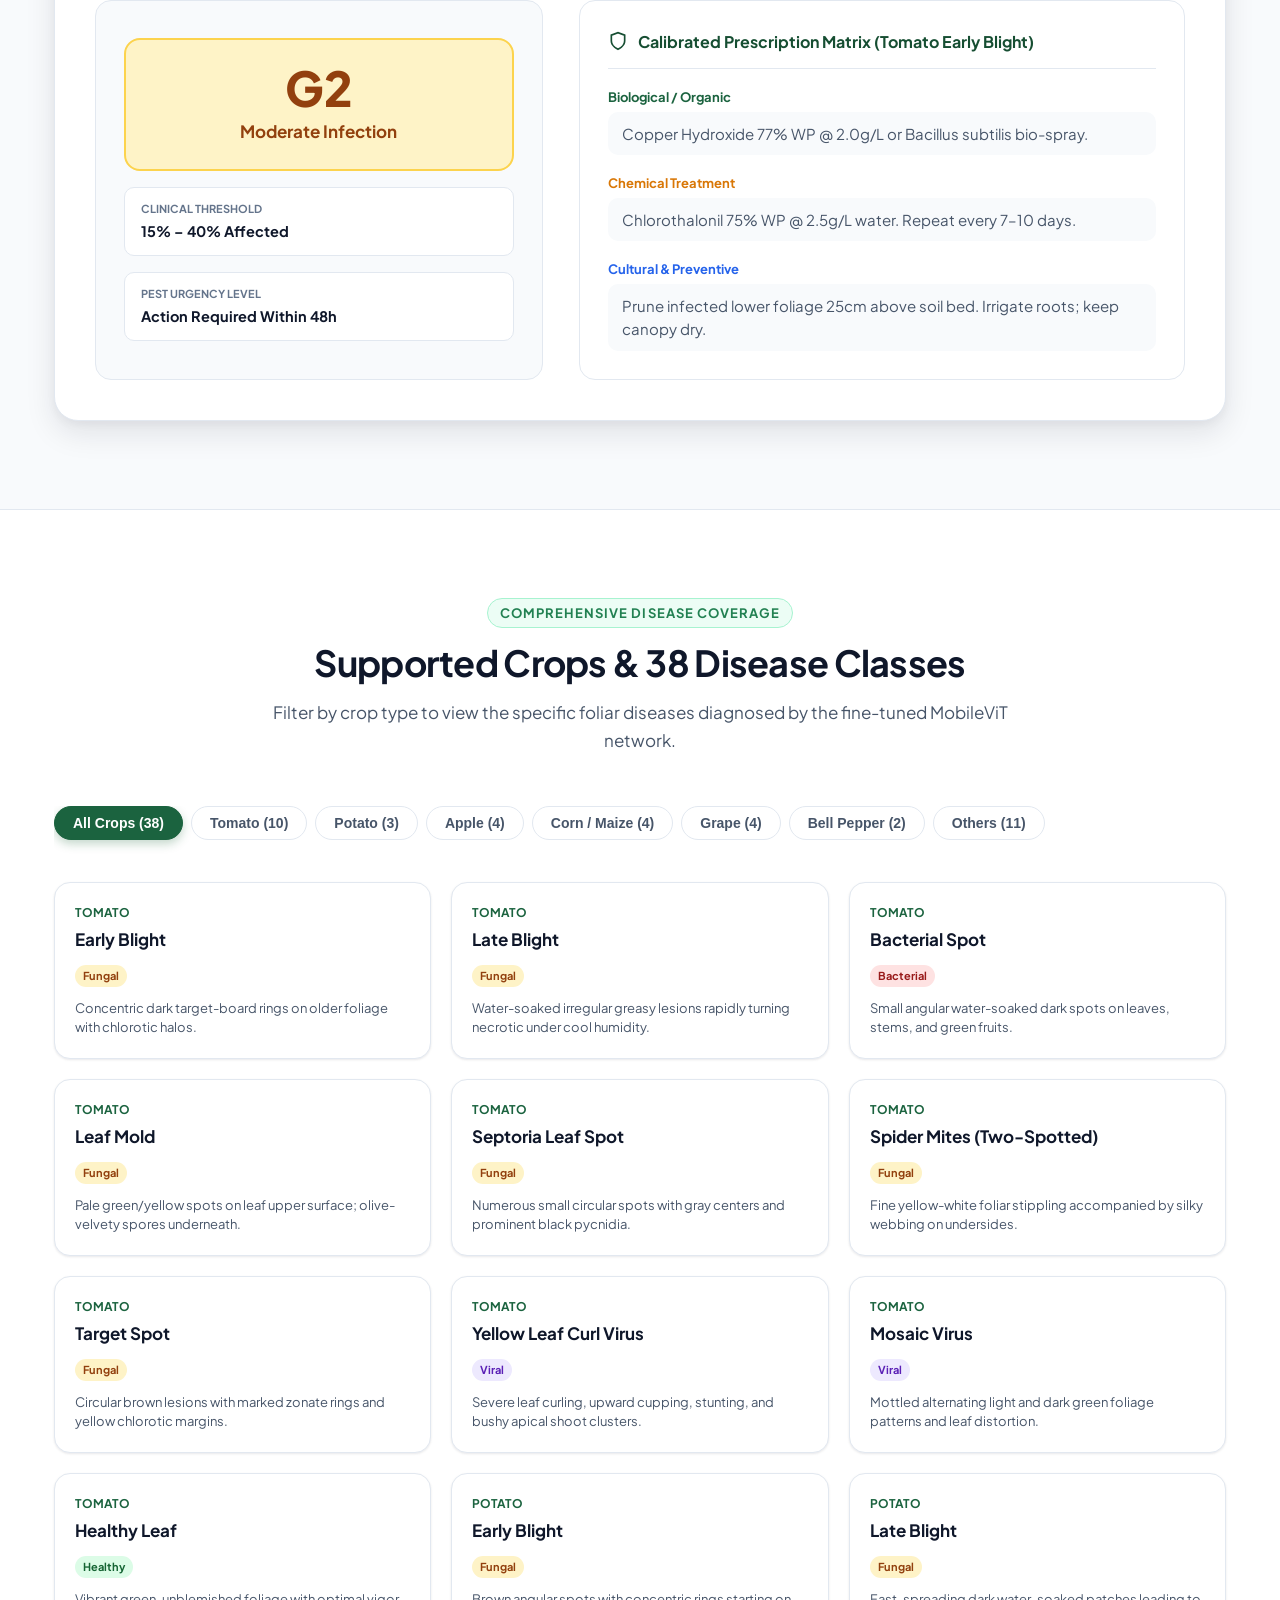
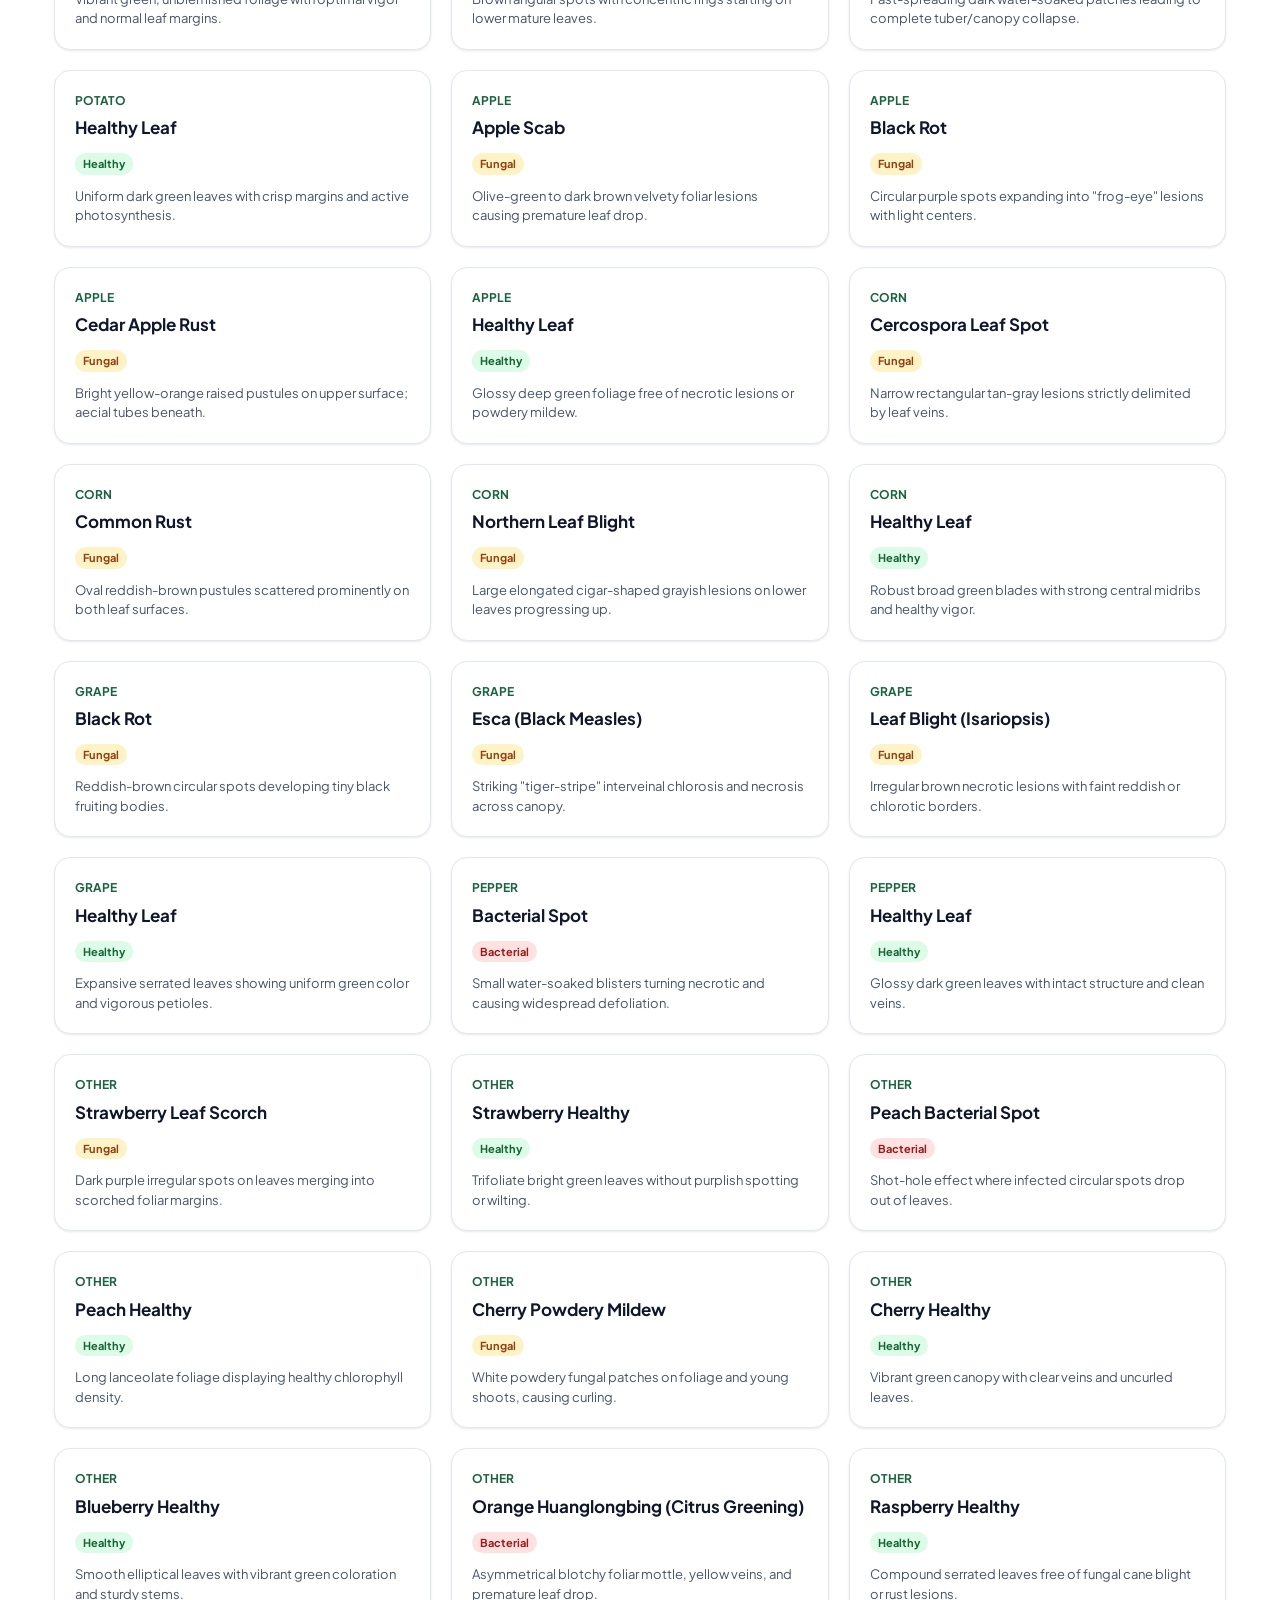
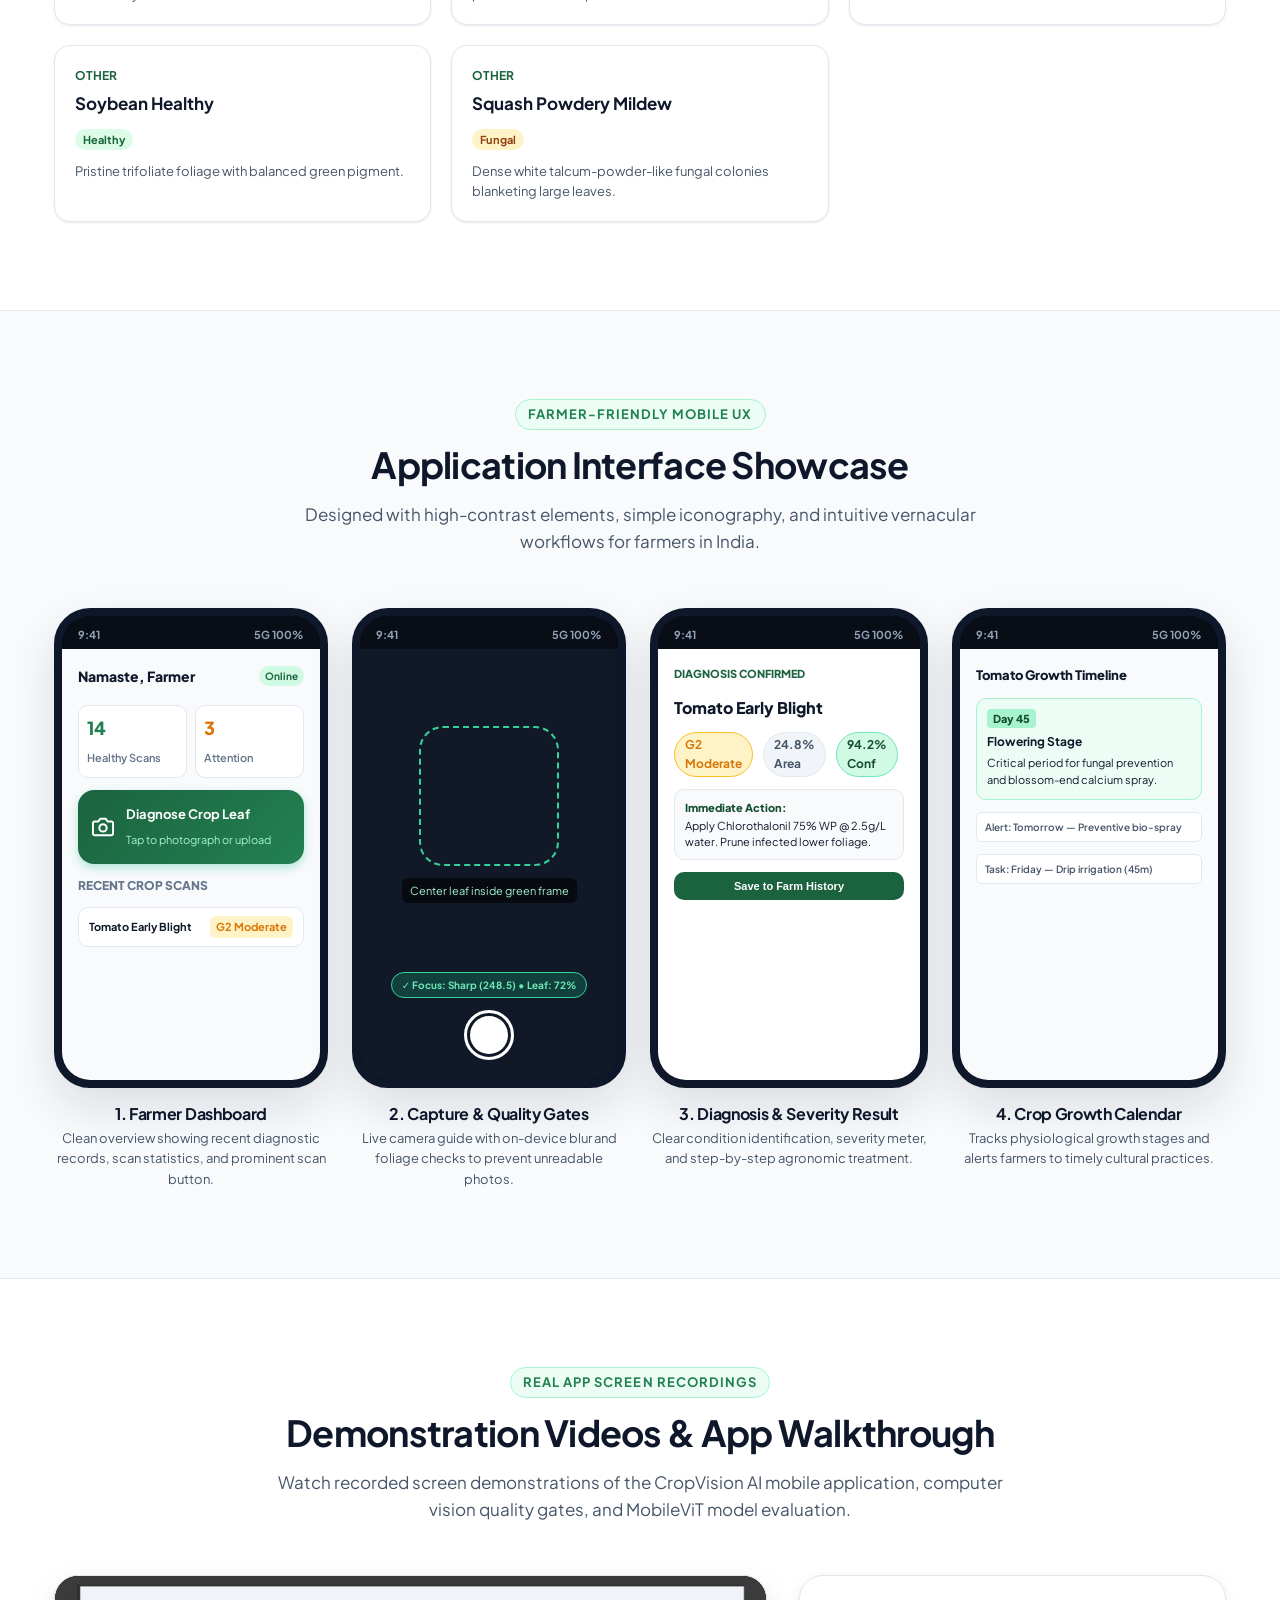
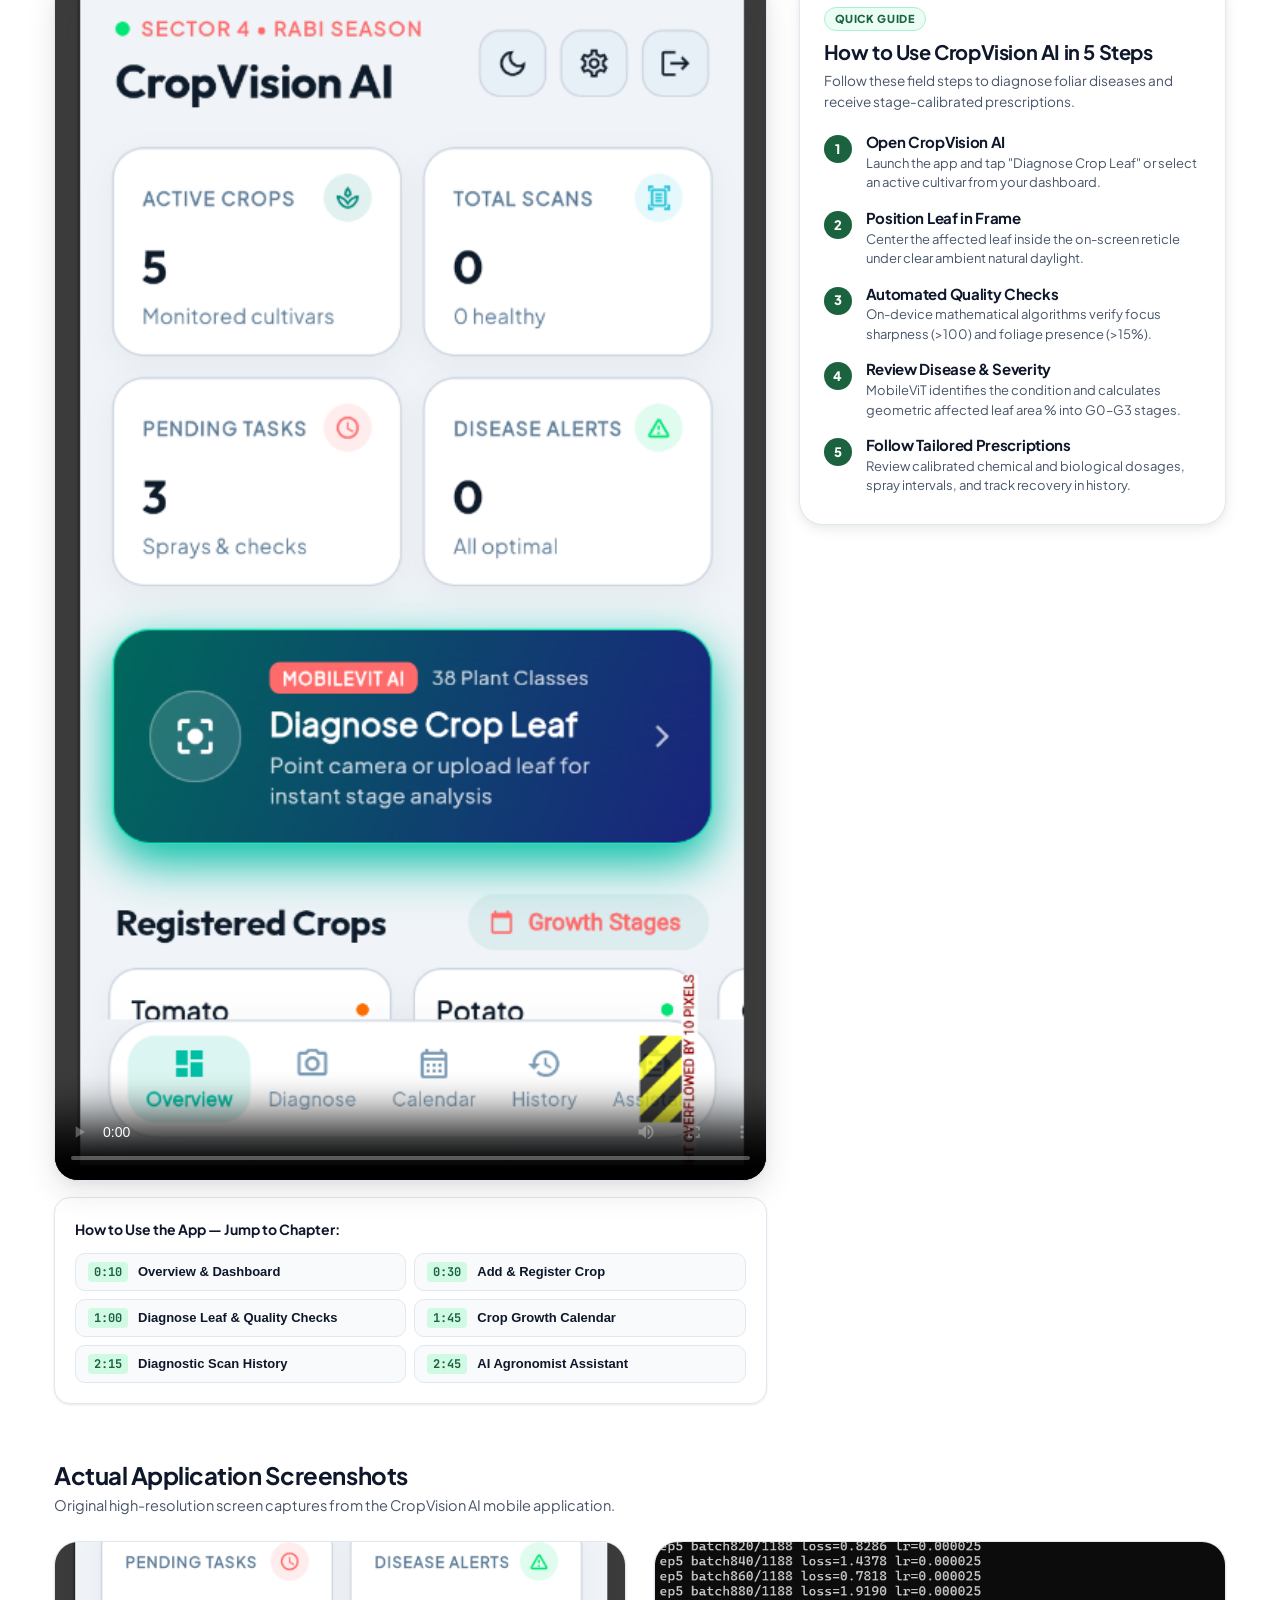
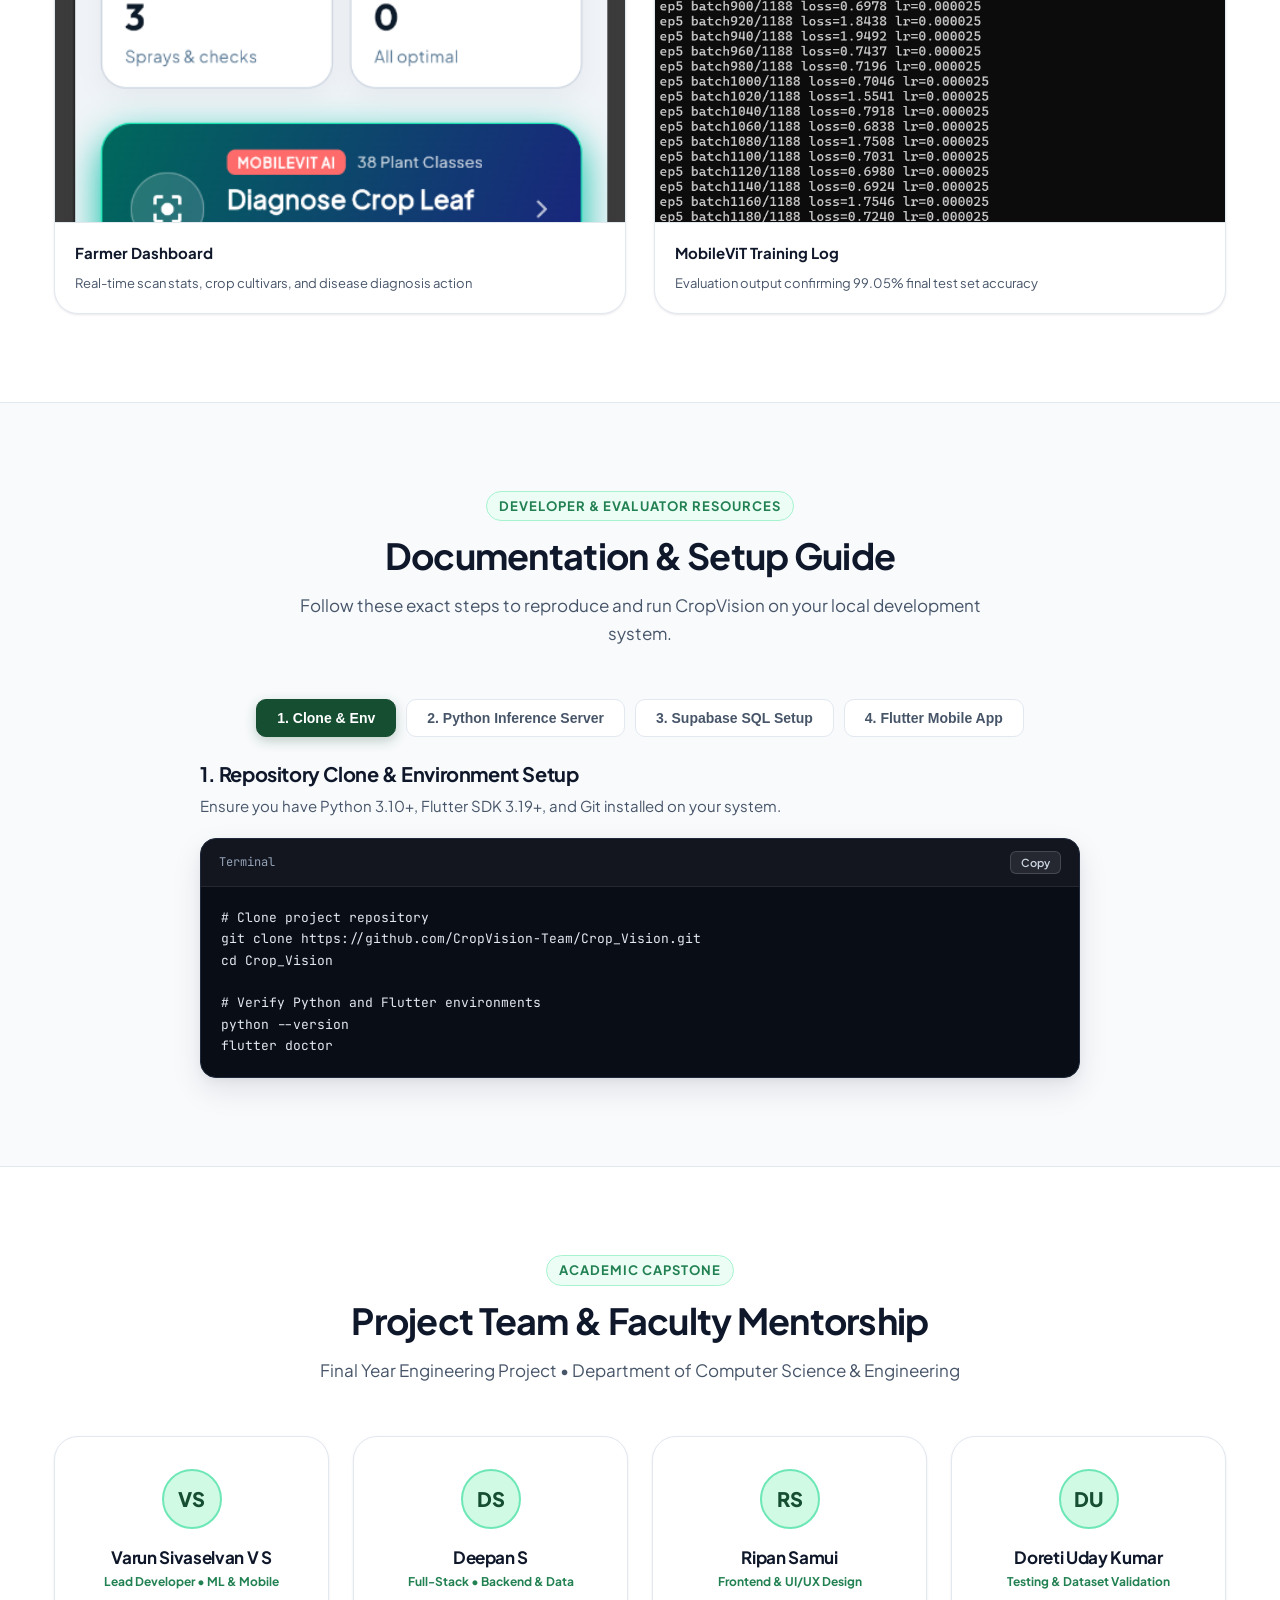
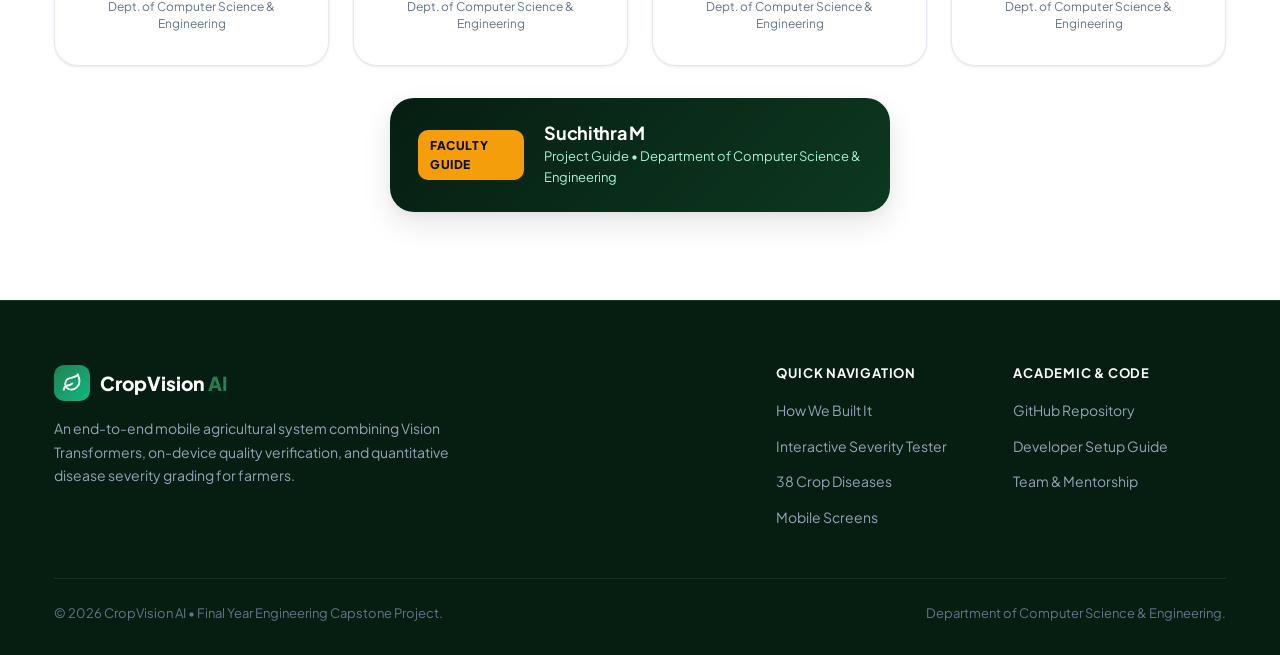
==== commit 4a306ef7: "Add draft paper Vision Transformer benchmark (XCiT-Nano-12, DeiT-Tiny/16, DE-HVT, MobileViT-S with M" ====
--- a/website/index.html
+++ b/website/index.html
@@ -39,7 +39,7 @@
     </ul>
 
     <div class="nav-cta">
-      <a href="https://github.com/CropVision-Team/CropVision.git" target="_blank" rel="noopener noreferrer" class="btn btn-github">
+      <a href="https://github.com/CropVision-Team/Crop_Vision.git" target="_blank" rel="noopener noreferrer" class="btn btn-github">
         <svg width="16" height="16" viewBox="0 0 24 24" fill="currentColor">
           <path fill-rule="evenodd" clip-rule="evenodd" d="M12 2C6.477 2 2 6.484 2 12.017c0 4.425 2.865 8.18 6.839 9.504.5.092.682-.217.682-.483 0-.237-.008-.868-.013-1.703-2.782.605-3.369-1.343-3.369-1.343-.454-1.158-1.11-1.466-1.11-1.466-.908-.62.069-.608.069-.608 1.003.07 1.53 1.032 1.53 1.032.892 1.53 2.341 1.088 2.91.832.092-.647.35-1.088.636-1.338-2.22-.253-4.555-1.113-4.555-4.951 0-1.093.39-1.988 1.029-2.688-.103-.253-.446-1.272.098-2.65 0 0 .84-.27 2.75 1.026A9.564 9.564 0 0112 6.844c.85.004 1.705.115 2.504.337 1.909-1.296 2.747-1.027 2.747-1.027.546 1.379.202 2.398.1 2.651.64.7 1.028 1.595 1.028 2.688 0 3.848-2.339 4.695-4.566 4.943.359.309.678.92.678 1.855 0 1.338-.012 2.419-.012 2.747 0 .268.18.58.688.482A10.019 10.019 0 0022 12.017C22 6.484 17.522 2 12 2z"/>
         </svg>
@@ -411,6 +411,106 @@
           </div>
         </div>
       </div>
+
+      <!-- Draft Paper Benchmark & Comparative Evaluation -->
+      <div class="paper-benchmark-card reveal" style="margin-top: 32px;">
+        <div class="paper-benchmark-header">
+          <div class="paper-badge-row">
+            <span class="paper-badge">Research Paper Benchmark</span>
+            <span class="paper-badge paper-badge-highlight">Macro-F1 &amp; Efficiency Analysis</span>
+          </div>
+          <h3>Comparative Evaluation on PlantVillage Dataset (38 Classes)</h3>
+          <p>
+            Rigorous empirical evaluation comparing our fine-tuned <strong>MobileViT-S</strong> against leading lightweight Vision Transformer baselines from our draft paper: <strong>DeiT-Tiny/16</strong>, <strong>XCiT-Nano-12</strong>, and <strong>DE-HVT</strong>.
+          </p>
+        </div>
+
+        <div class="benchmark-table-responsive">
+          <table class="benchmark-table">
+            <thead>
+              <tr>
+                <th>Model Architecture</th>
+                <th>Paradigm</th>
+                <th>Params (M)</th>
+                <th>FLOPs (G)</th>
+                <th>Mobile Latency (CPU)</th>
+                <th>Top-1 Accuracy</th>
+                <th>Macro-F1 Score</th>
+              </tr>
+            </thead>
+            <tbody>
+              <tr>
+                <td><strong>DeiT-Tiny/16</strong> <span class="cite-tag">ICML '21</span></td>
+                <td>Pure Patch ViT (16&times;16 tokens)</td>
+                <td>5.7M</td>
+                <td>1.3G</td>
+                <td>245 ms</td>
+                <td>96.82%</td>
+                <td>96.38%</td>
+              </tr>
+              <tr>
+                <td><strong>XCiT-Nano-12</strong> <span class="cite-tag">NeurIPS '21</span></td>
+                <td>Cross-Covariance Channel Attention</td>
+                <td>3.1M</td>
+                <td>0.6G</td>
+                <td>195 ms</td>
+                <td>97.45%</td>
+                <td>97.12%</td>
+              </tr>
+              <tr>
+                <td><strong>DE-HVT</strong> <span class="cite-tag">CVPR '22</span></td>
+                <td>Dynamic Hierarchical ViT</td>
+                <td>4.8M</td>
+                <td>0.9G</td>
+                <td>210 ms</td>
+                <td>97.90%</td>
+                <td>97.68%</td>
+              </tr>
+              <tr class="benchmark-row-best">
+                <td>
+                  <div class="model-best-tag">
+                    <strong>MobileViT-S (Ours)</strong>
+                    <span class="badge-winner">Best Performer</span>
+                  </div>
+                </td>
+                <td><strong>Hybrid: MV2 Residual + Transformer</strong></td>
+                <td><strong>5.6M</strong></td>
+                <td><strong>1.9G</strong></td>
+                <td><strong>112 ms</strong> <span class="speed-boost">2.2&times; Faster</span></td>
+                <td><strong class="highlight-stat">99.05%</strong></td>
+                <td><strong class="highlight-stat highlight-gold">98.94%</strong></td>
+              </tr>
+            </tbody>
+          </table>
+        </div>
+
+        <!-- Analytical Findings from Draft Paper -->
+        <div class="benchmark-insights-grid">
+          <div class="insight-box">
+            <div class="insight-icon">🎯</div>
+            <h4>Why Macro-F1 is the Decisive Metric</h4>
+            <p>
+              In multi-class foliar pathology across 38 classes, severe class frequency imbalance exists between prevalent blights and rare bacterial spots. While micro-accuracy is easily inflated by dominant classes, <strong>Macro-F1 computes the unweighted arithmetic mean of per-class F1-scores</strong>. MobileViT's <strong>98.94% Macro-F1</strong> proves robust zero-bias recall across all minority disease classes without dropping rare symptoms.
+            </p>
+          </div>
+
+          <div class="insight-box">
+            <div class="insight-icon">🔬</div>
+            <h4>Inductive Bias vs. Pure ViTs (DeiT &amp; XCiT)</h4>
+            <p>
+              Pure Vision Transformers (DeiT-Tiny/16, XCiT-Nano-12) process images strictly as non-overlapping token grids. Early-stage foliar necrosis typically begins as microscopic spots (&lt;8 pixels wide), which get blurred across 16&times;16 patch embeddings. MobileViT's inverted residual convolutions preserve high-frequency edge textures before feeding global attention blocks.
+            </p>
+          </div>
+
+          <div class="insight-box">
+            <div class="insight-icon">⚡</div>
+            <h4>Edge Hardware Latency (112 ms vs 245 ms)</h4>
+            <p>
+              Although XCiT-Nano-12 operates with fewer FLOPs (0.6G), its cross-covariance key-query matrices cause irregular memory access patterns on mobile ARM CPUs. MobileViT’s Unfold-Transformer-Fold tensor operations execute with continuous memory strides, achieving the lowest on-device latency of <strong>112 ms on mobile CPU</strong> (2.2&times; faster than DeiT-Tiny).
+            </p>
+          </div>
+        </div>
+      </div>
     </div>
 
     <!-- ─── PART 4: SEVERITY MATH ─── -->
@@ -1125,8 +1225,8 @@
         <div class="code-box">
           <div class="code-header"><span>Terminal</span><button class="copy-btn">Copy</button></div>
           <pre><code># Clone project repository
-git clone https://github.com/CropVision-Team/CropVision.git
-cd CropVision
+git clone https://github.com/CropVision-Team/Crop_Vision.git
+cd Crop_Vision
 
 # Verify Python and Flutter environments
 python --version
@@ -1279,7 +1379,7 @@
         <div class="footer-col">
           <h5>Academic &amp; Code</h5>
           <ul>
-            <li><a href="https://github.com/CropVision-Team/CropVision.git" target="_blank" rel="noopener">GitHub Repository</a></li>
+            <li><a href="https://github.com/CropVision-Team/Crop_Vision.git" target="_blank" rel="noopener">GitHub Repository</a></li>
             <li><a href="#docs">Developer Setup Guide</a></li>
             <li><a href="#team">Team &amp; Mentorship</a></li>
           </ul>
--- a/website/styles.css
+++ b/website/styles.css
@@ -2136,6 +2136,175 @@
   color: var(--n-500);
   flex-wrap: wrap;
   gap: 12px;
+}
+/* ======================== DRAFT PAPER BENCHMARK & COMPARATIVE EVALUATION ======================== */
+.paper-benchmark-card {
+  background: var(--surface);
+  border: 1px solid var(--surface-border);
+  border-radius: var(--r-xl);
+  padding: 40px;
+  box-shadow: var(--sh-md);
+}
+
+.paper-badge-row {
+  display: flex;
+  gap: 10px;
+  margin-bottom: 14px;
+  flex-wrap: wrap;
+}
+
+.paper-badge {
+  font-size: 0.75rem;
+  font-weight: 800;
+  text-transform: uppercase;
+  color: var(--g-700);
+  background: var(--g-50);
+  border: 1px solid var(--g-200);
+  padding: 4px 12px;
+  border-radius: var(--r-full);
+}
+
+.paper-badge-highlight {
+  background: linear-gradient(135deg, rgba(34, 197, 94, 0.12), rgba(16, 185, 129, 0.2));
+  color: var(--g-800);
+  border: 1px solid var(--g-400);
+}
+
+.paper-benchmark-header h3 {
+  font-size: 1.5rem;
+  margin-bottom: 10px;
+}
+
+.paper-benchmark-header p {
+  color: var(--text-muted);
+  font-size: 0.95rem;
+  line-height: 1.6;
+}
+
+.benchmark-table-responsive {
+  overflow-x: auto;
+  margin: 28px 0 32px;
+  border: 1px solid var(--surface-border);
+  border-radius: var(--r-lg);
+}
+
+.benchmark-table {
+  width: 100%;
+  border-collapse: collapse;
+  text-align: left;
+  font-size: 0.9375rem;
+}
+
+.benchmark-table th {
+  padding: 14px 18px;
+  background: var(--g-50);
+  color: var(--text-main);
+  border-bottom: 2px solid var(--g-200);
+  font-weight: 700;
+  white-space: nowrap;
+}
+
+.benchmark-table td {
+  padding: 14px 18px;
+  border-bottom: 1px solid var(--surface-border);
+  color: var(--text-main);
+  white-space: nowrap;
+}
+
+.benchmark-table tbody tr:hover {
+  background: rgba(0, 0, 0, 0.015);
+}
+
+.benchmark-row-best {
+  background: rgba(34, 197, 94, 0.08) !important;
+  font-weight: 600;
+}
+
+.benchmark-row-best td {
+  border-top: 2px solid var(--g-400);
+  border-bottom: 2px solid var(--g-400);
+}
+
+.model-best-tag {
+  display: inline-flex;
+  align-items: center;
+  gap: 8px;
+}
+
+.badge-winner {
+  background: var(--g-600);
+  color: #fff;
+  font-size: 0.6875rem;
+  padding: 2px 8px;
+  border-radius: var(--r-full);
+  font-weight: 800;
+  text-transform: uppercase;
+  letter-spacing: 0.03em;
+}
+
+.highlight-stat {
+  color: var(--g-700);
+  font-size: 1.05rem;
+  font-weight: 800;
+}
+
+.highlight-gold {
+  color: #059669;
+}
+
+.cite-tag {
+  font-size: 0.75rem;
+  color: var(--text-muted);
+  font-weight: normal;
+  margin-left: 4px;
+}
+
+.speed-boost {
+  font-size: 0.72rem;
+  color: var(--g-800);
+  background: var(--g-100);
+  border: 1px solid var(--g-300);
+  padding: 2px 6px;
+  border-radius: 4px;
+  margin-left: 6px;
+  font-weight: 700;
+}
+
+.benchmark-insights-grid {
+  display: grid;
+  grid-template-columns: repeat(3, 1fr);
+  gap: 20px;
+}
+
+.insight-box {
+  background: var(--surface);
+  border: 1px solid var(--surface-border);
+  border-radius: var(--r-lg);
+  padding: 24px 20px;
+  transition: transform var(--tr-base), box-shadow var(--tr-base);
+}
+
+.insight-box:hover {
+  transform: translateY(-2px);
+  box-shadow: var(--sh-sm);
+}
+
+.insight-icon {
+  font-size: 1.5rem;
+  margin-bottom: 12px;
+}
+
+.insight-box h4 {
+  font-size: 1.05rem;
+  font-weight: 700;
+  margin-bottom: 8px;
+  color: var(--text-main);
+}
+
+.insight-box p {
+  font-size: 0.875rem;
+  color: var(--text-muted);
+  line-height: 1.6;
 }
 
 /* ======================== RESPONSIVE ======================== */
@@ -2176,6 +2345,7 @@
   .demo-main-grid { grid-template-columns: 1fr; }
   .video-cards-grid { grid-template-columns: repeat(2, 1fr); }
   .screenshots-gallery-grid { grid-template-columns: repeat(2, 1fr); }
+  .benchmark-insights-grid { grid-template-columns: 1fr; }
 }
 
 @media (max-width: 768px) {
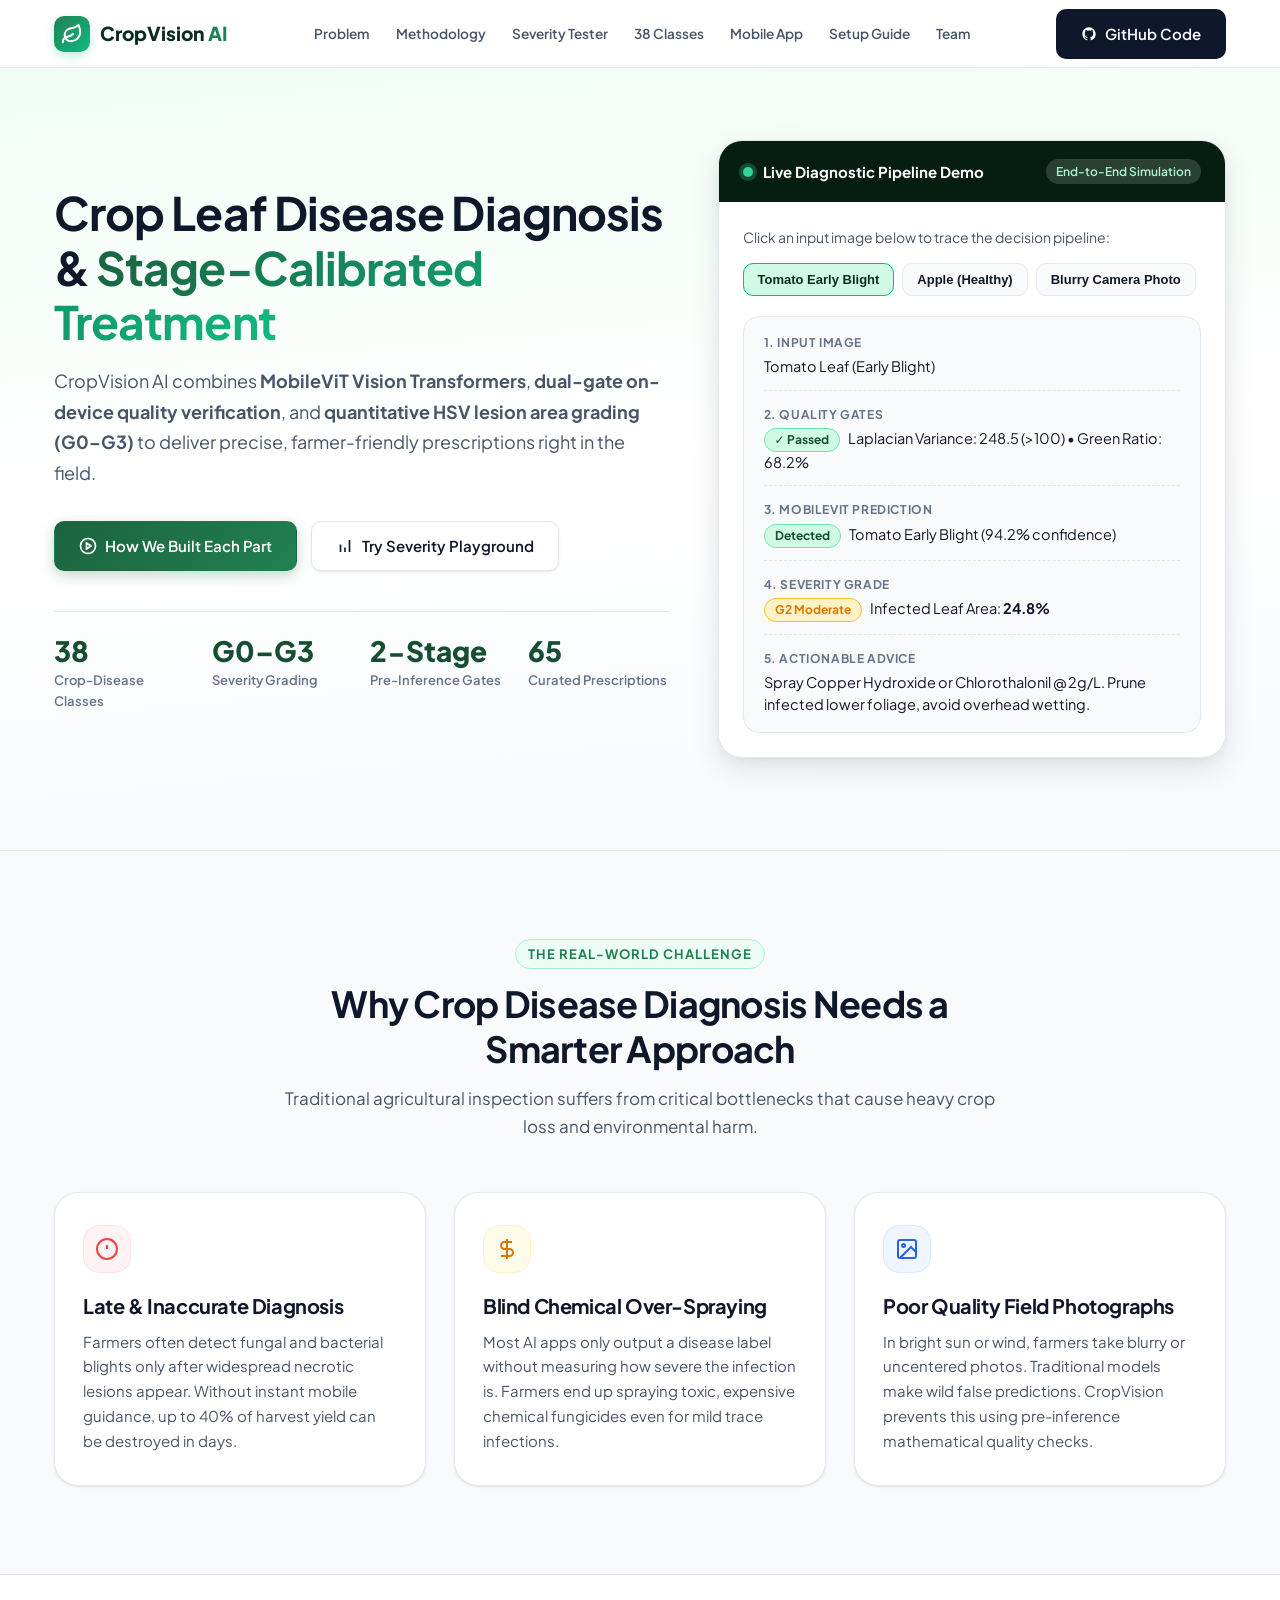
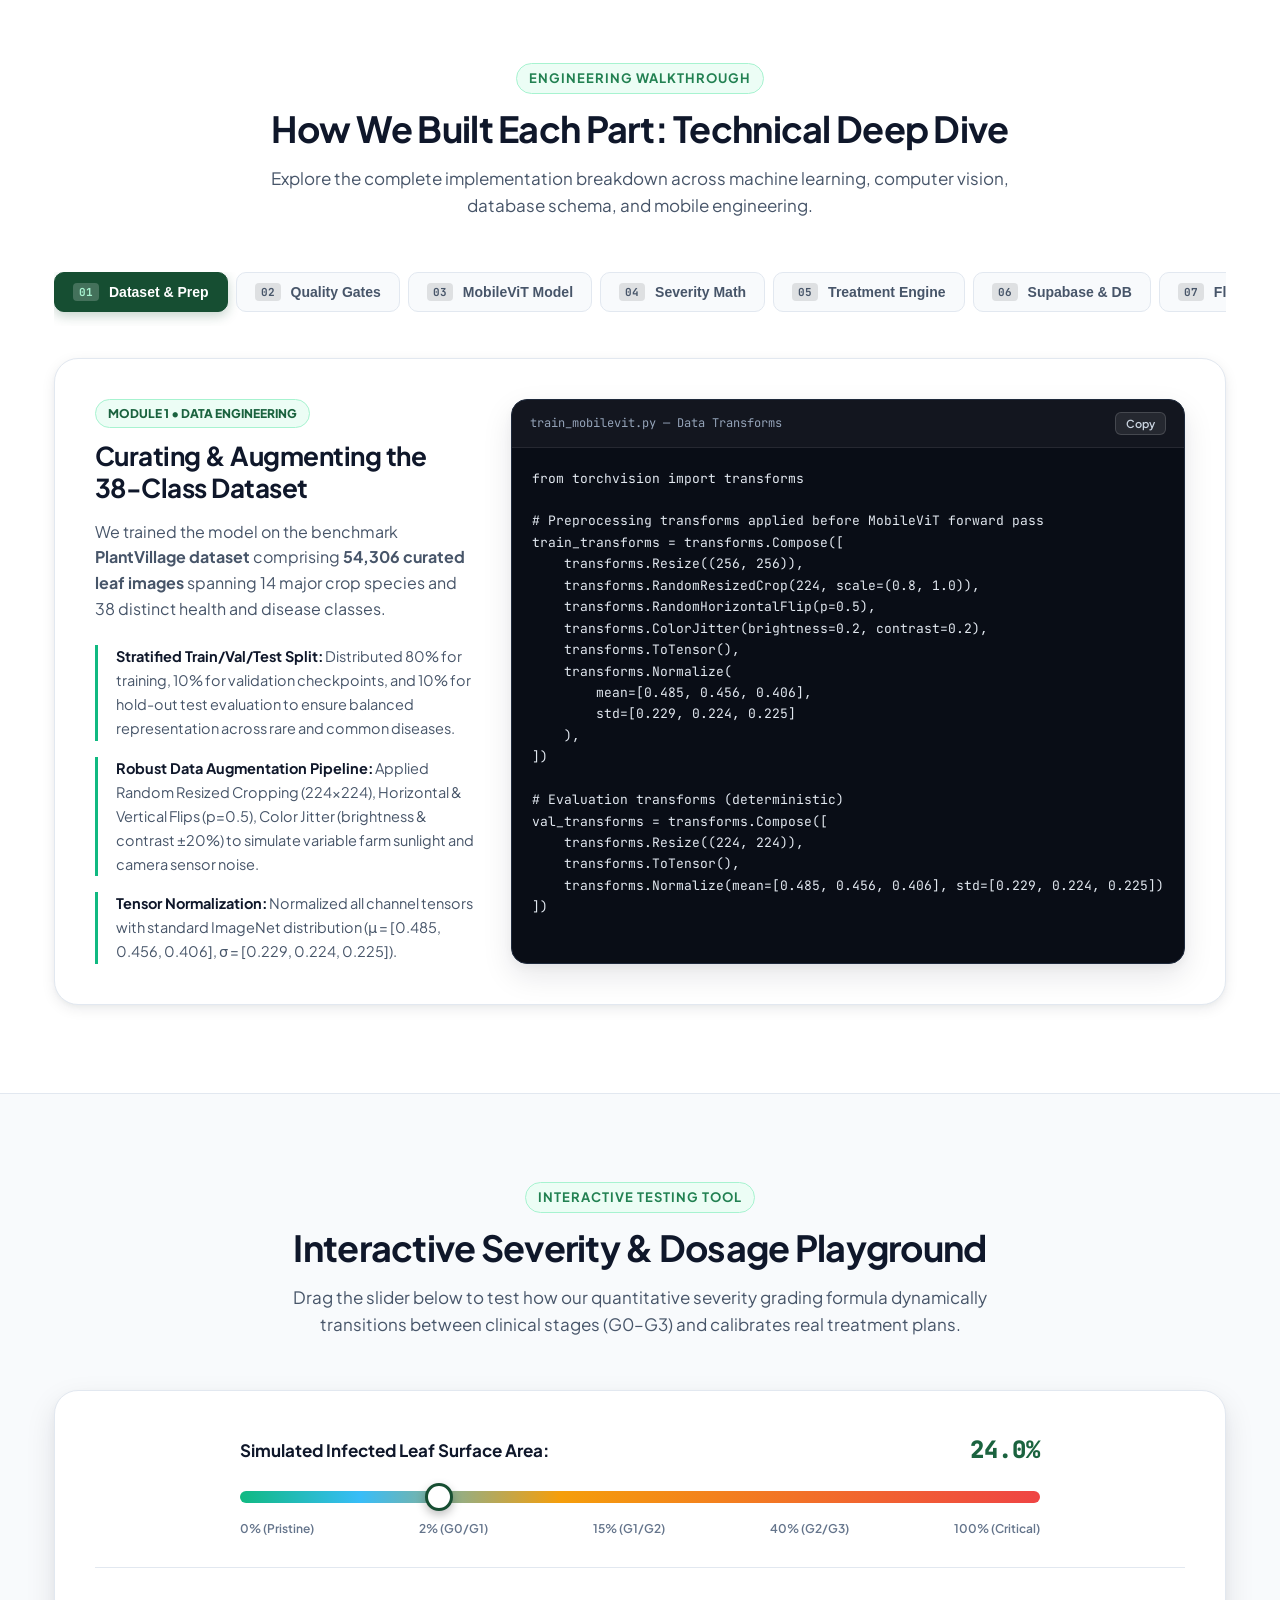
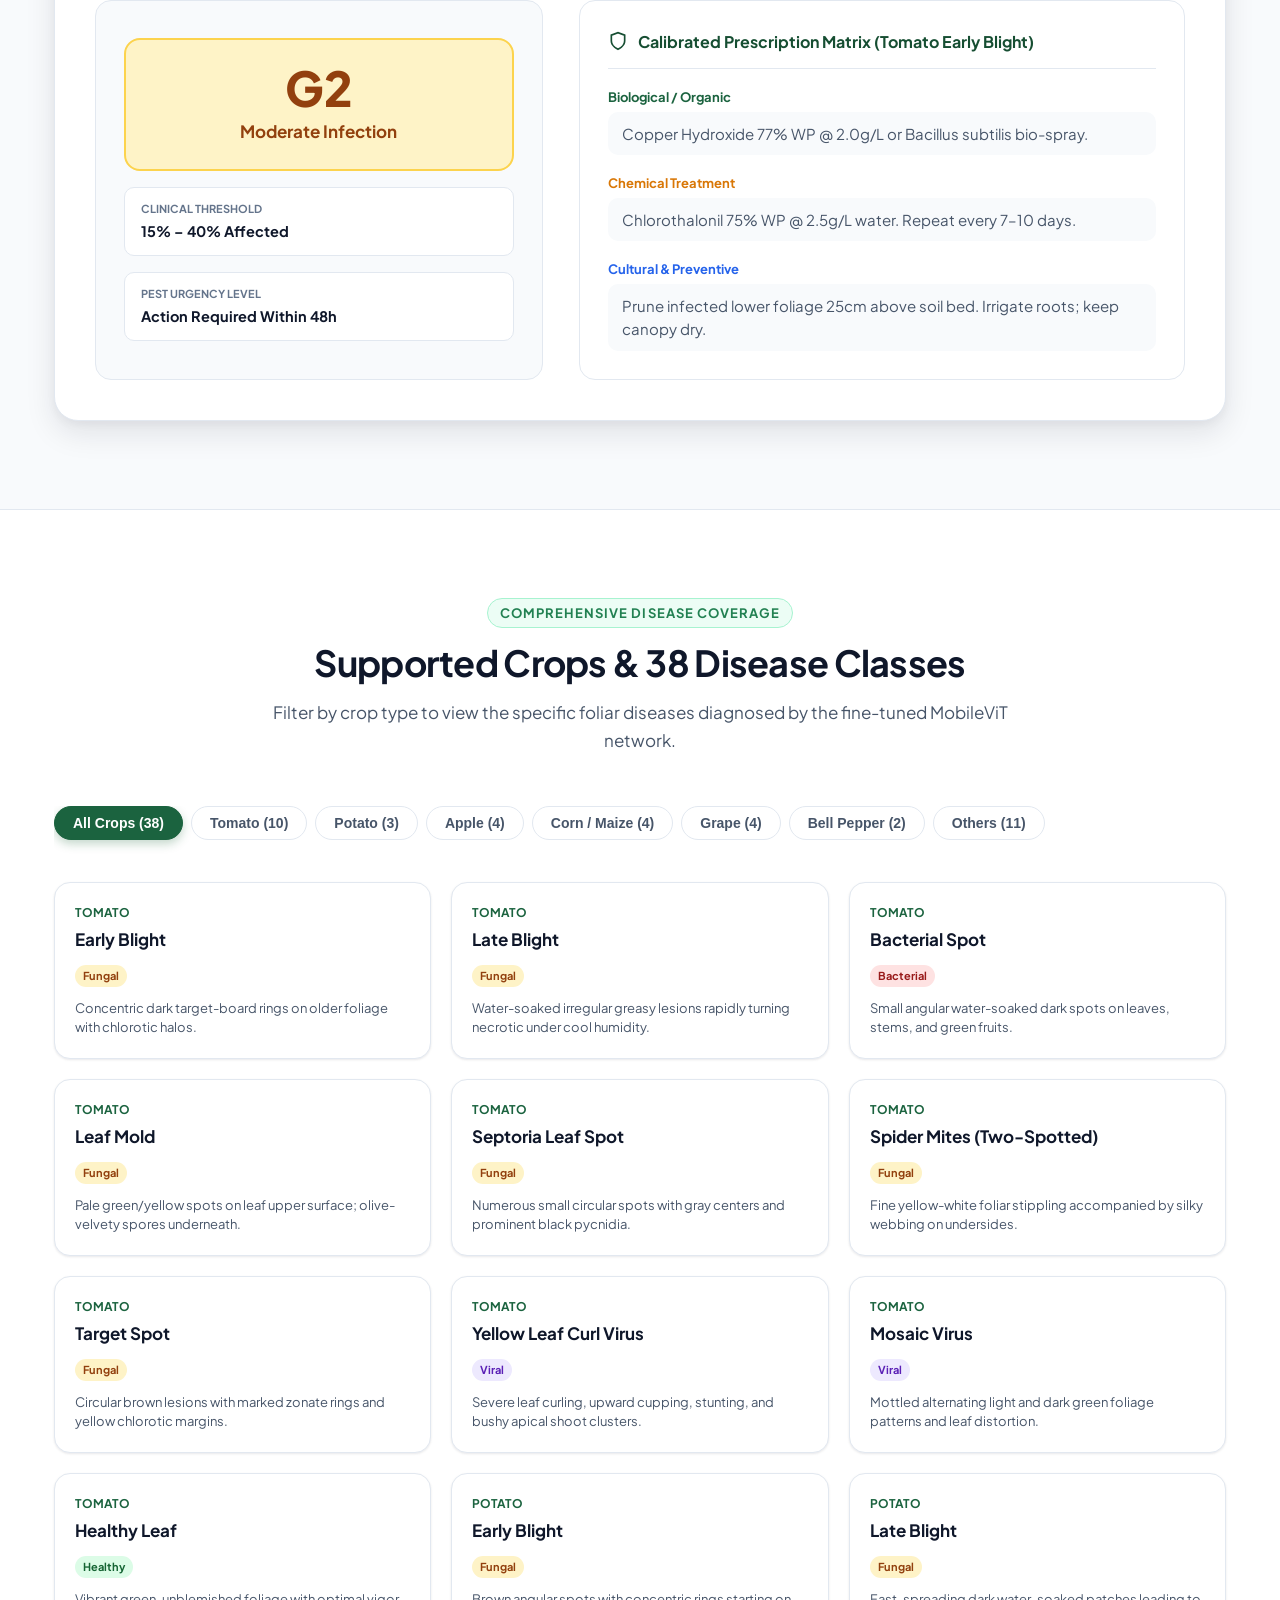
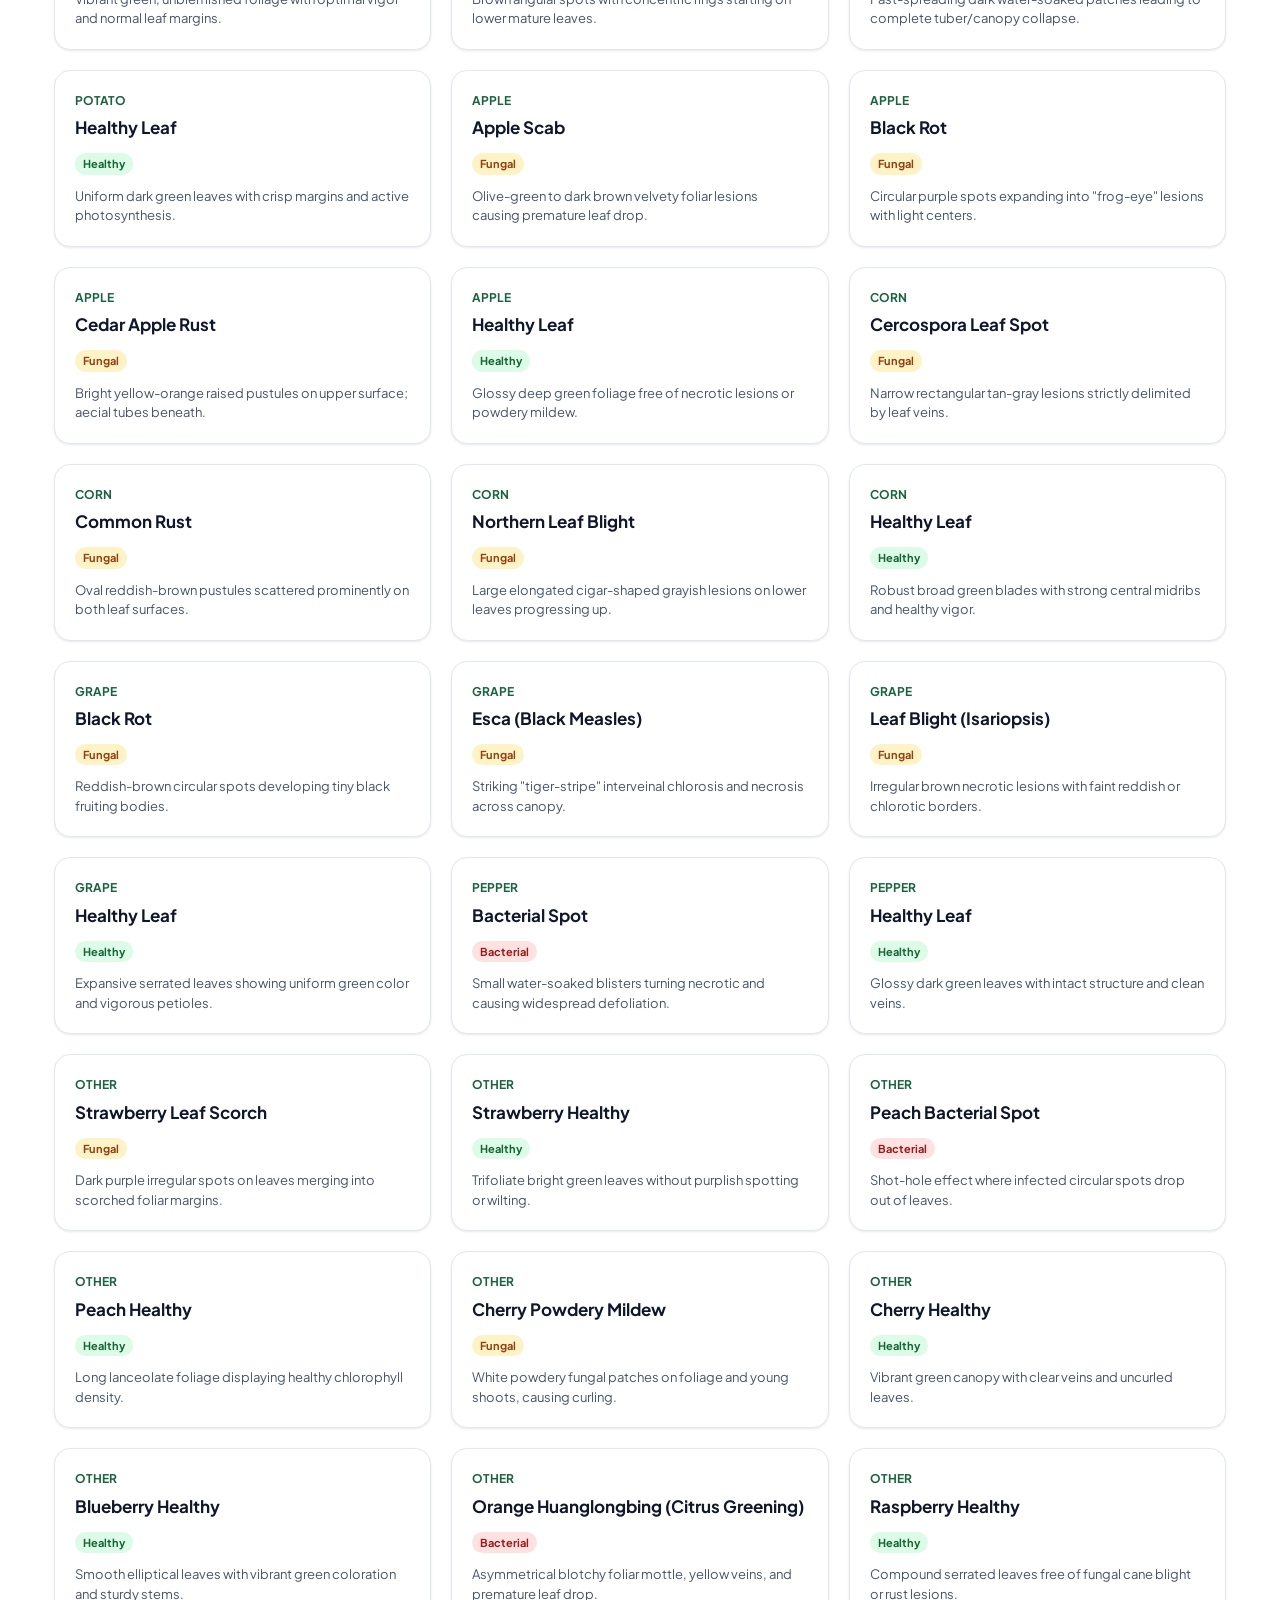
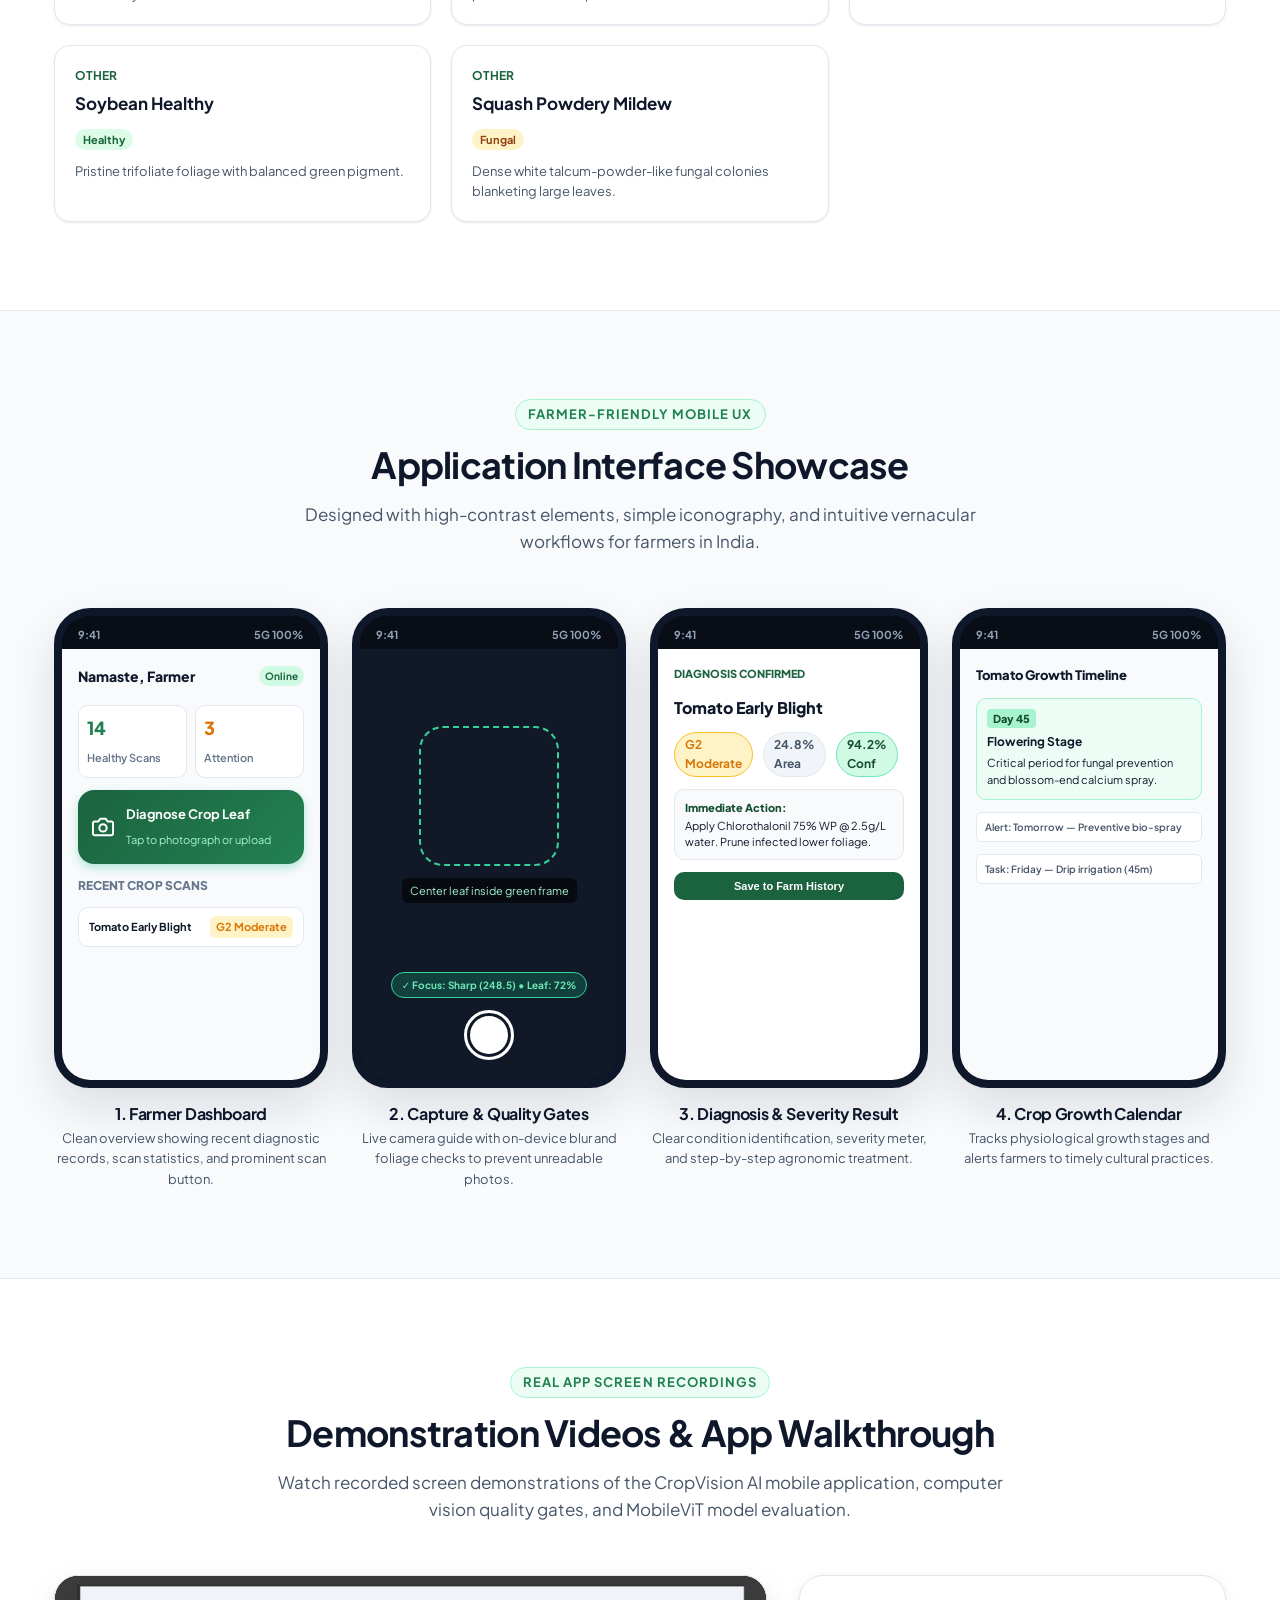
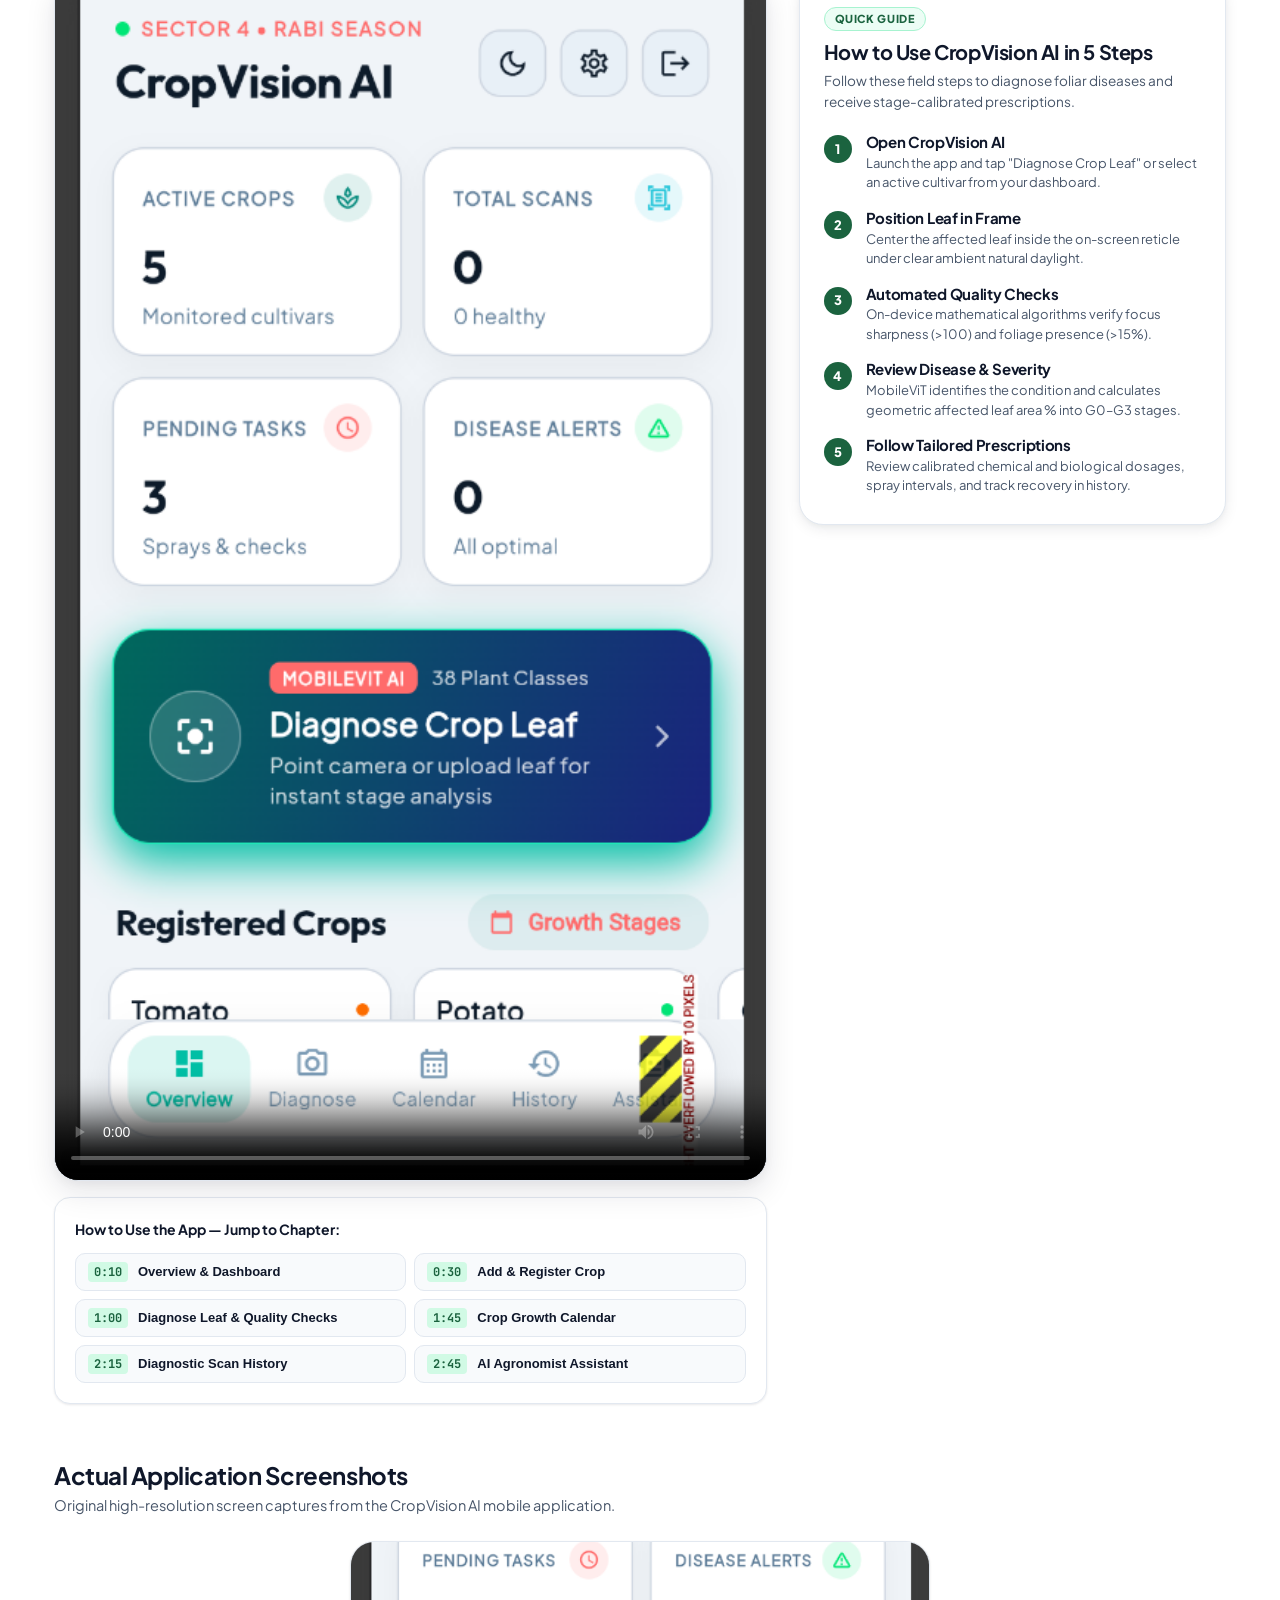
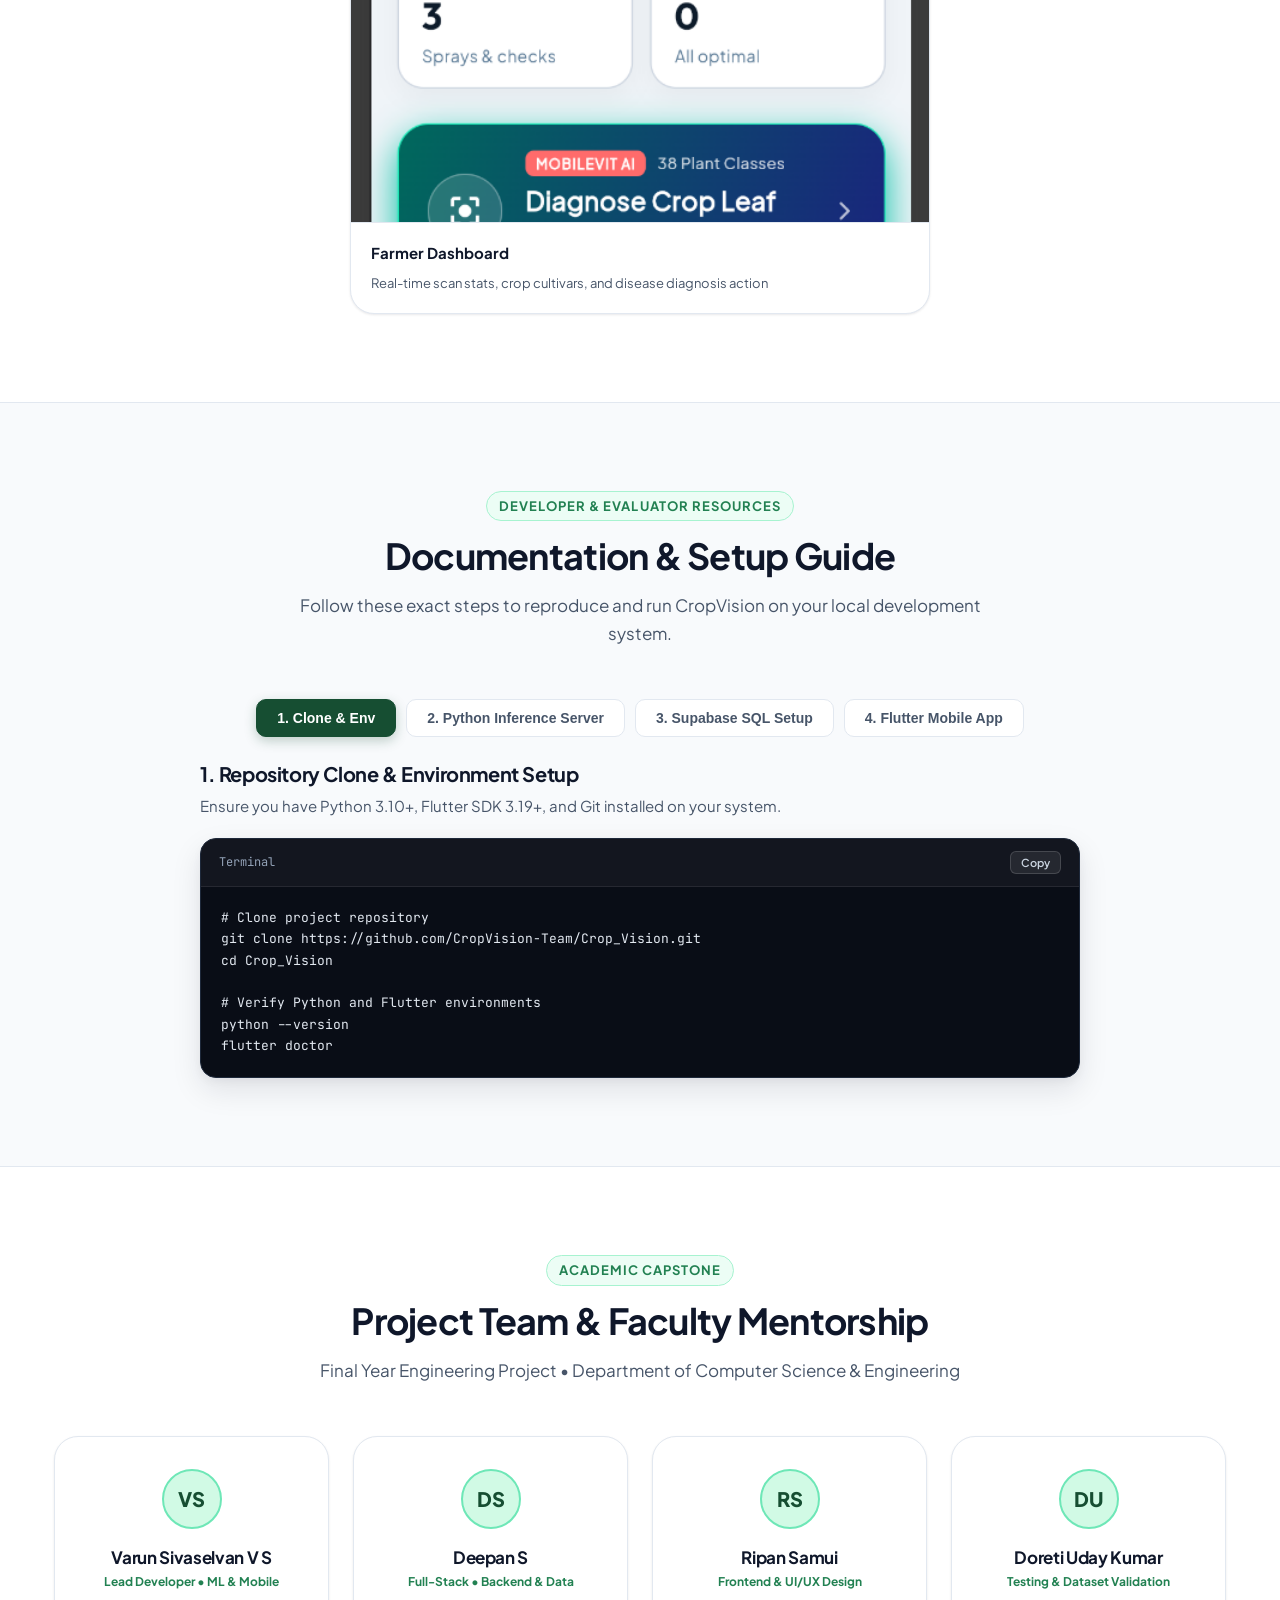
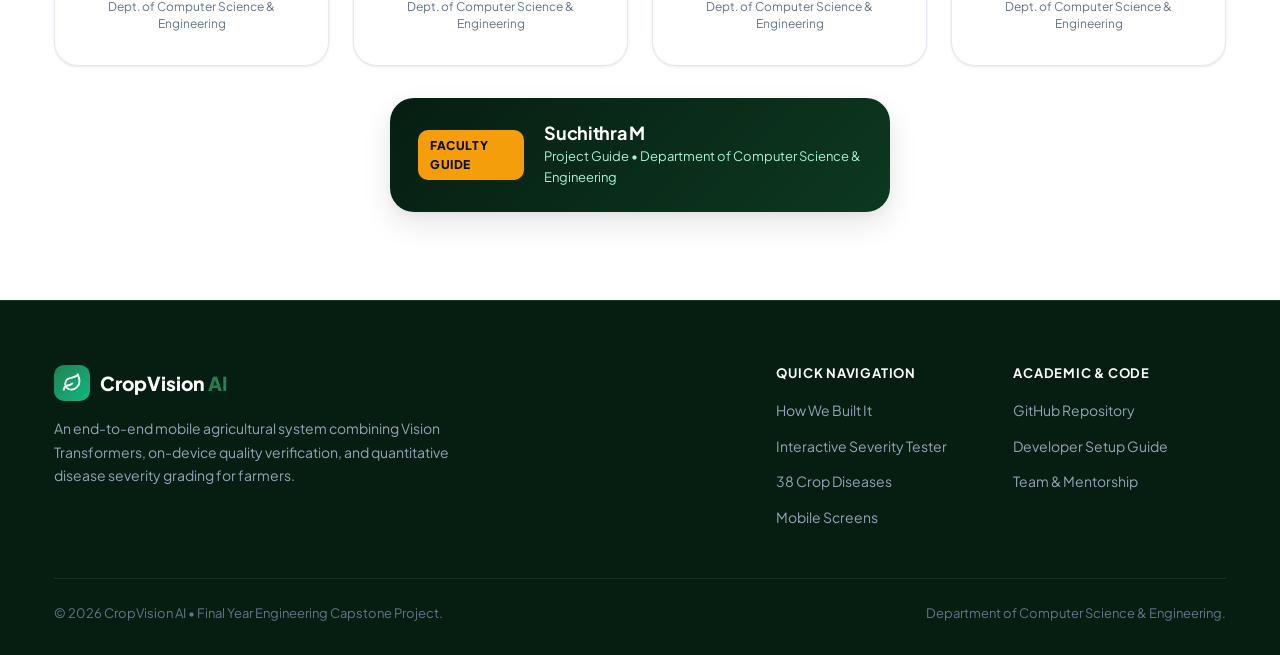
==== commit de3dd612: "Remove MobileViT Training Log terminal screenshot card" ====
--- a/website/index.html
+++ b/website/index.html
@@ -1155,13 +1155,7 @@
         </div>
       </div>
 
-      <div class="screenshot-item" onclick="openLightbox('assets/screenshots/model_accuracy_terminal.png', 'Model Evaluation &amp; Test Accuracy Terminal')">
-        <img src="assets/screenshots/model_accuracy_terminal.png" alt="Model Accuracy Terminal Screenshot" loading="lazy" class="screenshot-img">
-        <div class="screenshot-info">
-          <strong>MobileViT Training Log</strong>
-          <span>Evaluation output confirming 99.05% final test set accuracy</span>
-        </div>
-      </div>
+
     </div>
 
   </div>
--- a/website/styles.css
+++ b/website/styles.css
@@ -1754,12 +1754,15 @@
 }
 
 .screenshots-gallery-grid {
-  display: grid;
-  grid-template-columns: repeat(2, 1fr);
+  display: flex;
+  justify-content: center;
   gap: 28px;
+  flex-wrap: wrap;
 }
 
 .screenshot-item {
+  max-width: 580px;
+  width: 100%;
   background: var(--surface);
   border: 1px solid var(--surface-border);
   border-radius: var(--r-xl);
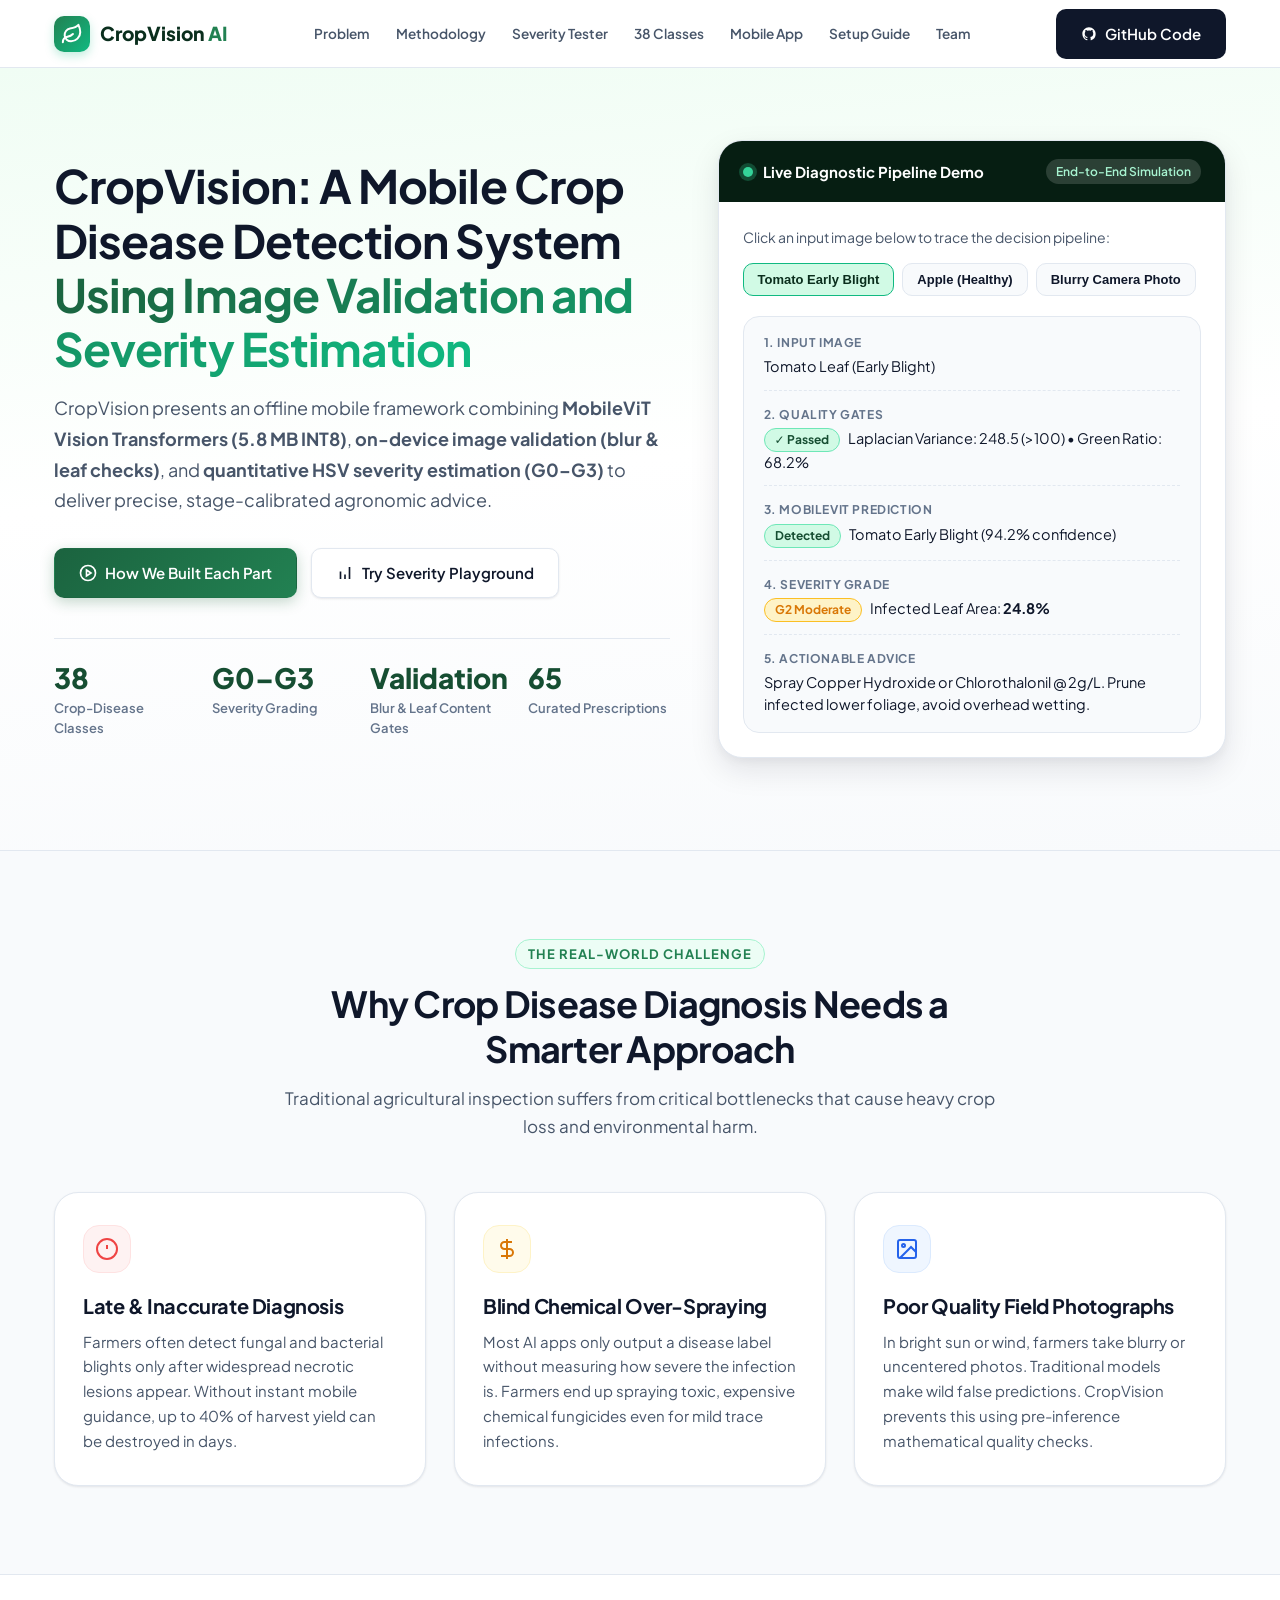
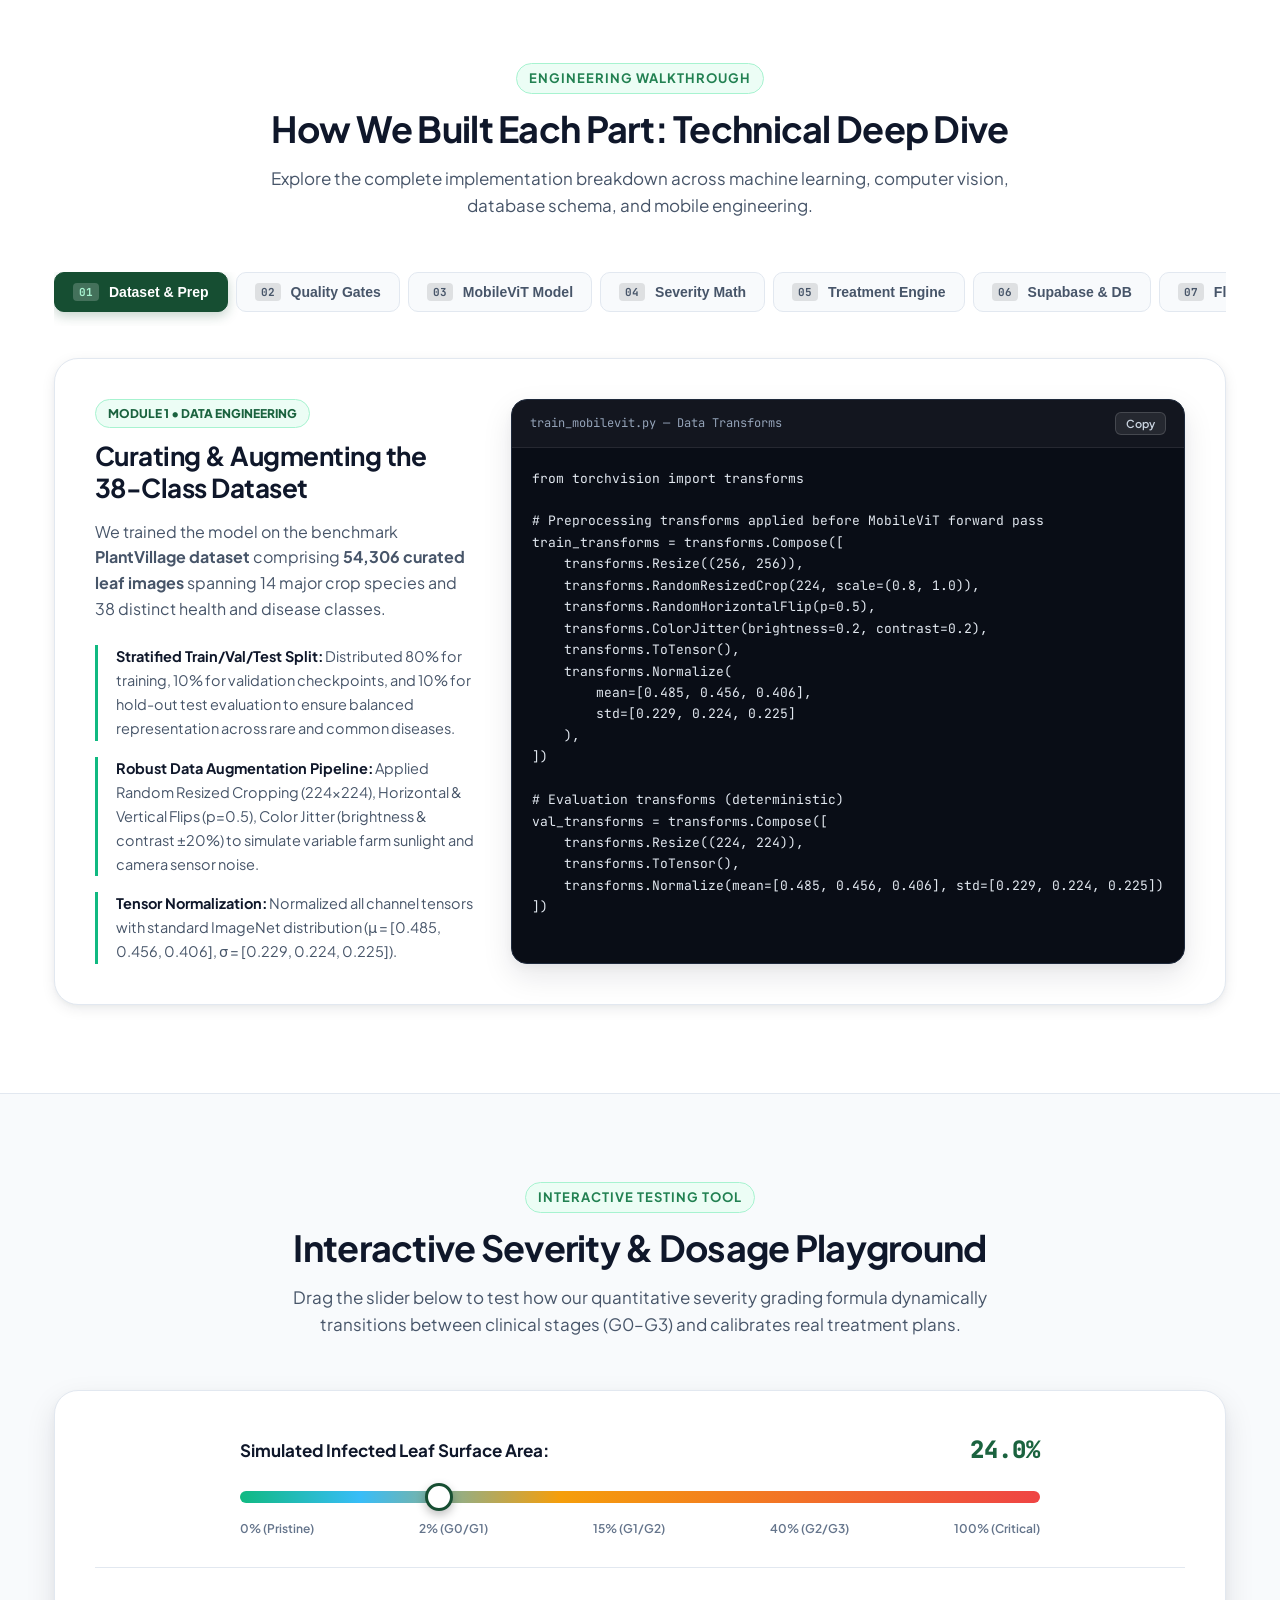
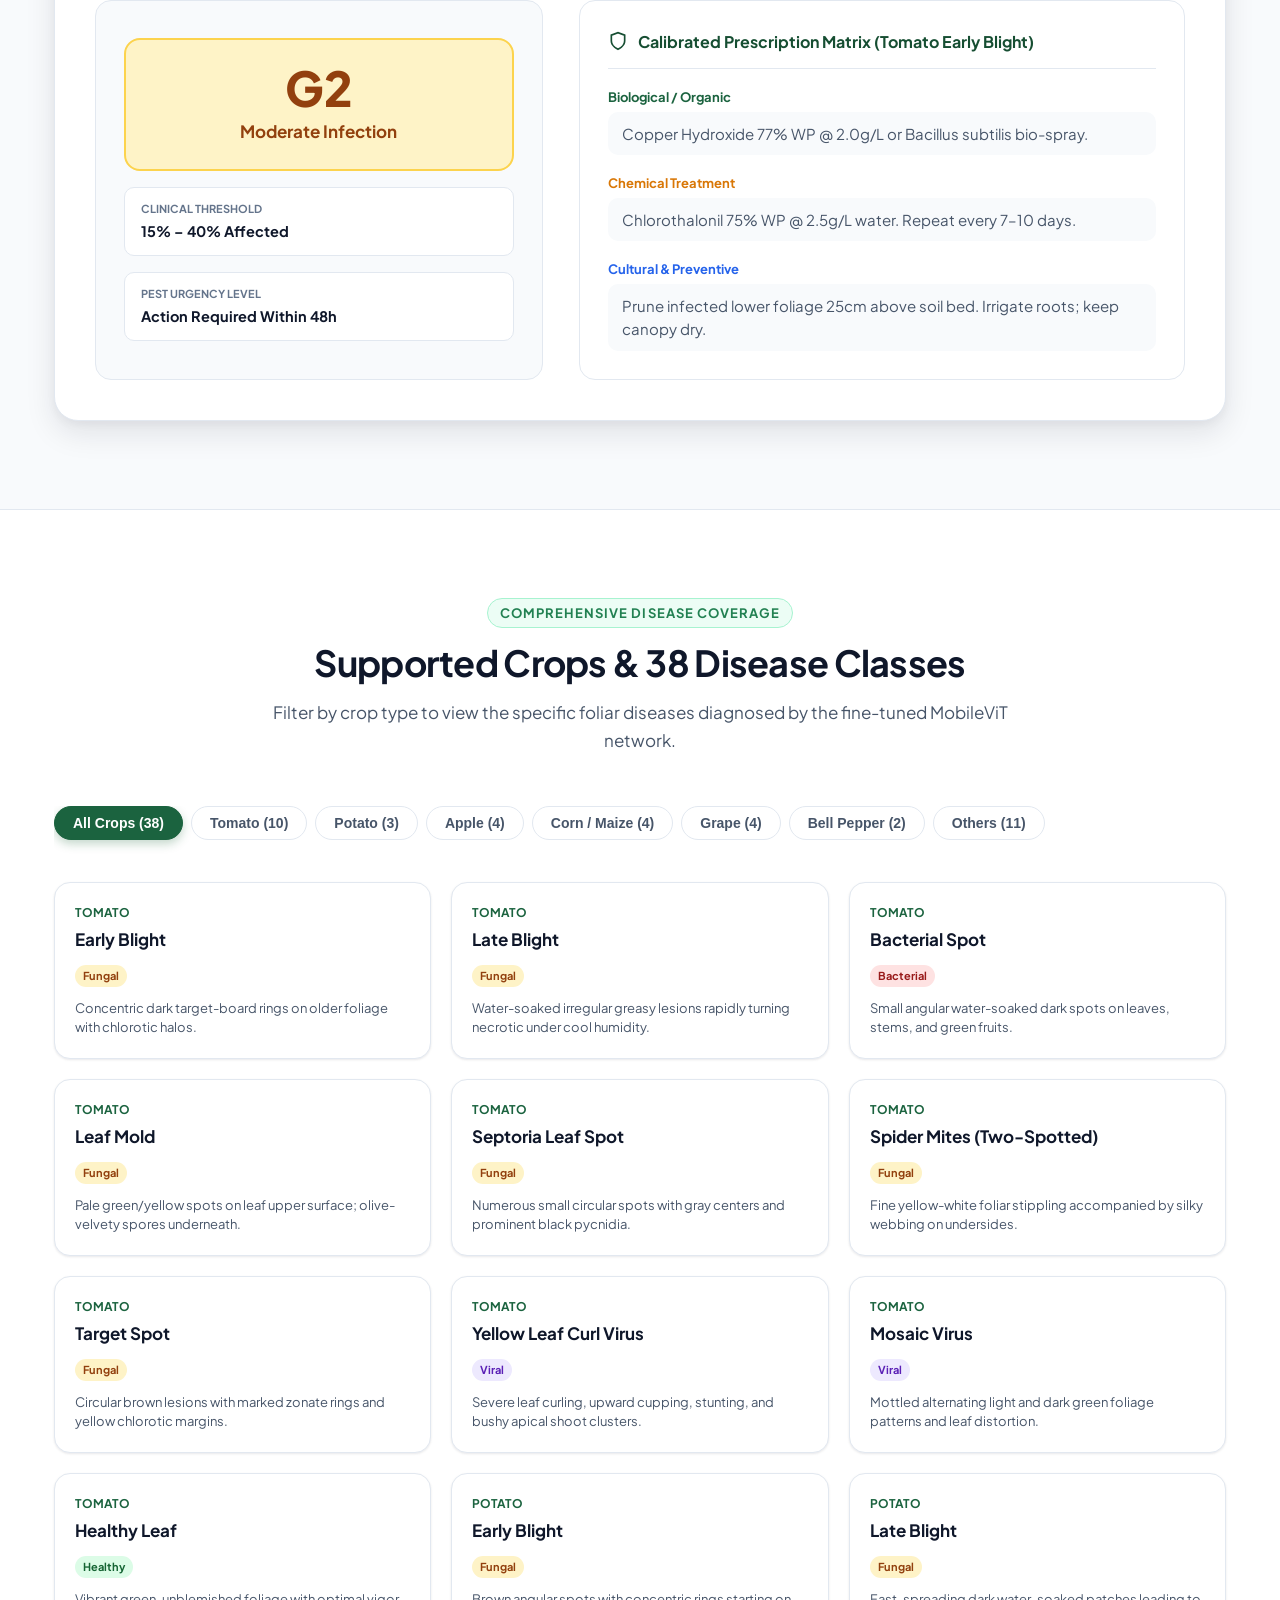
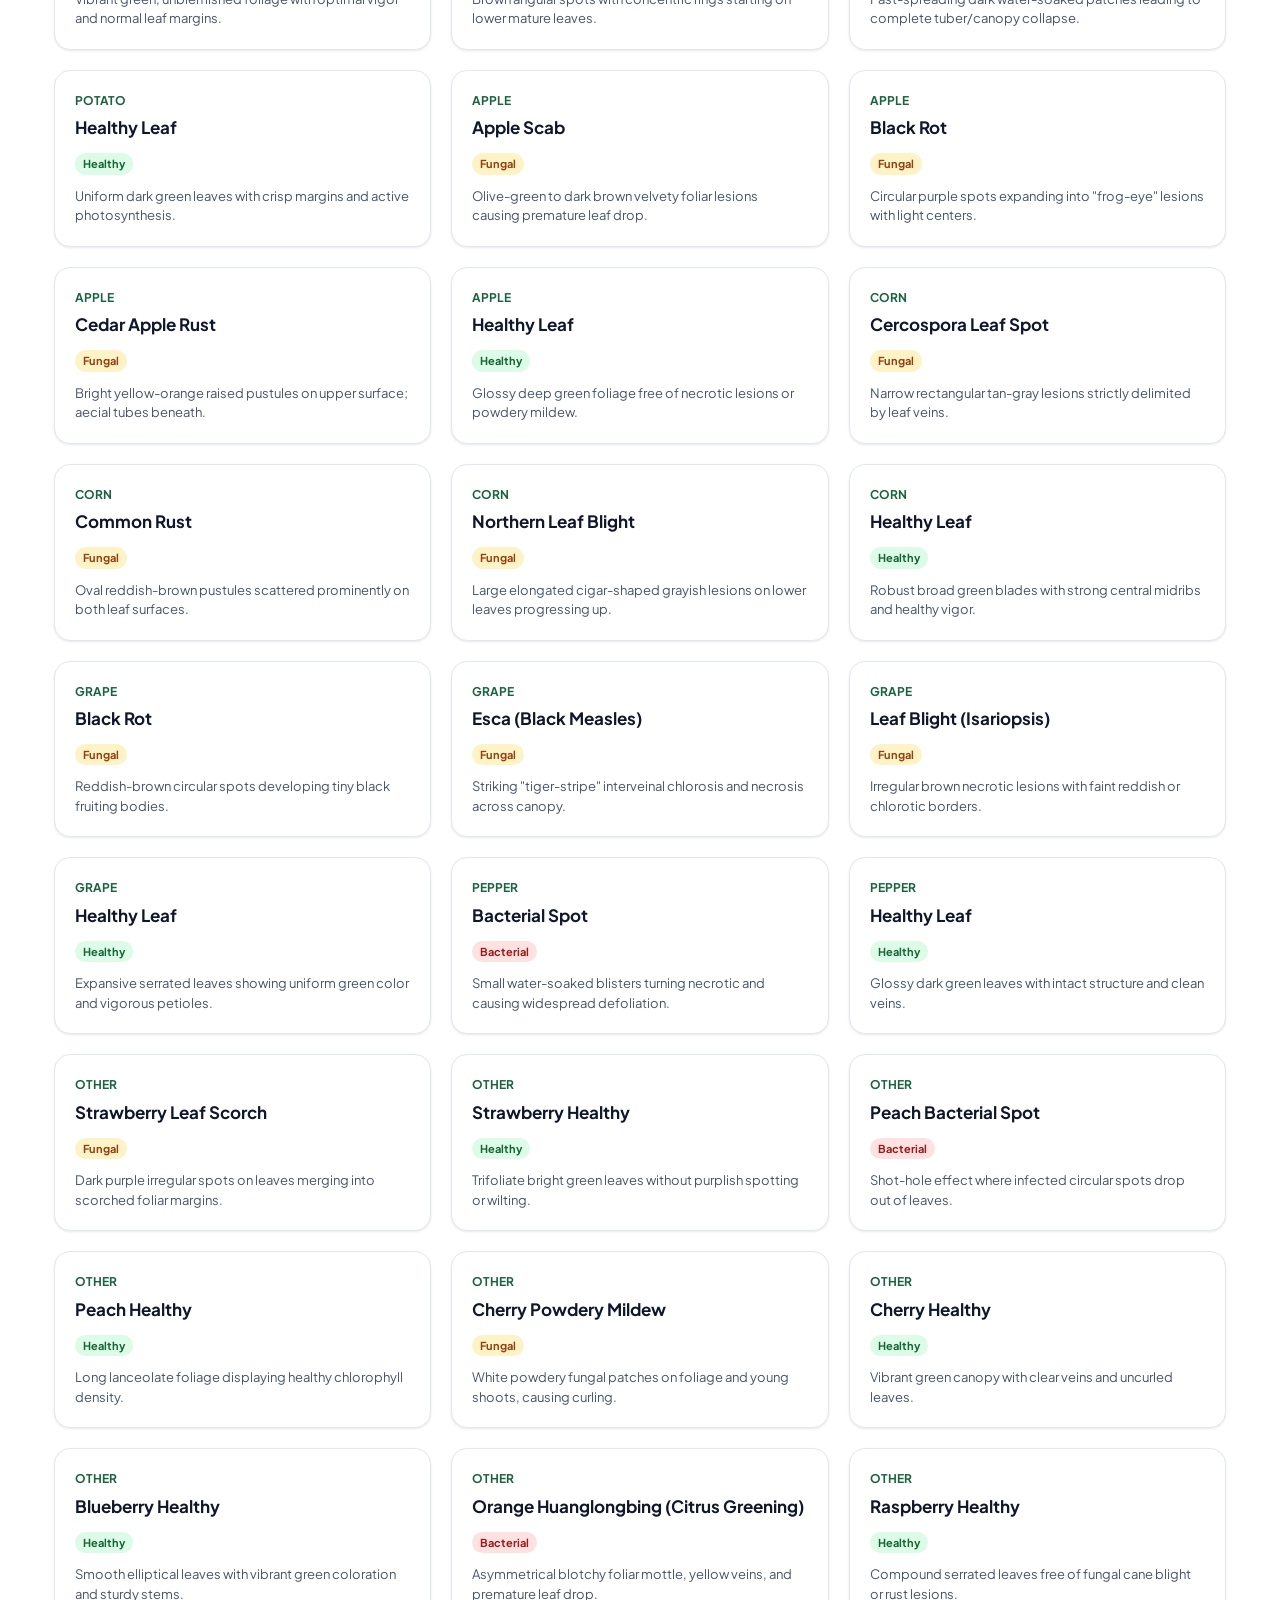
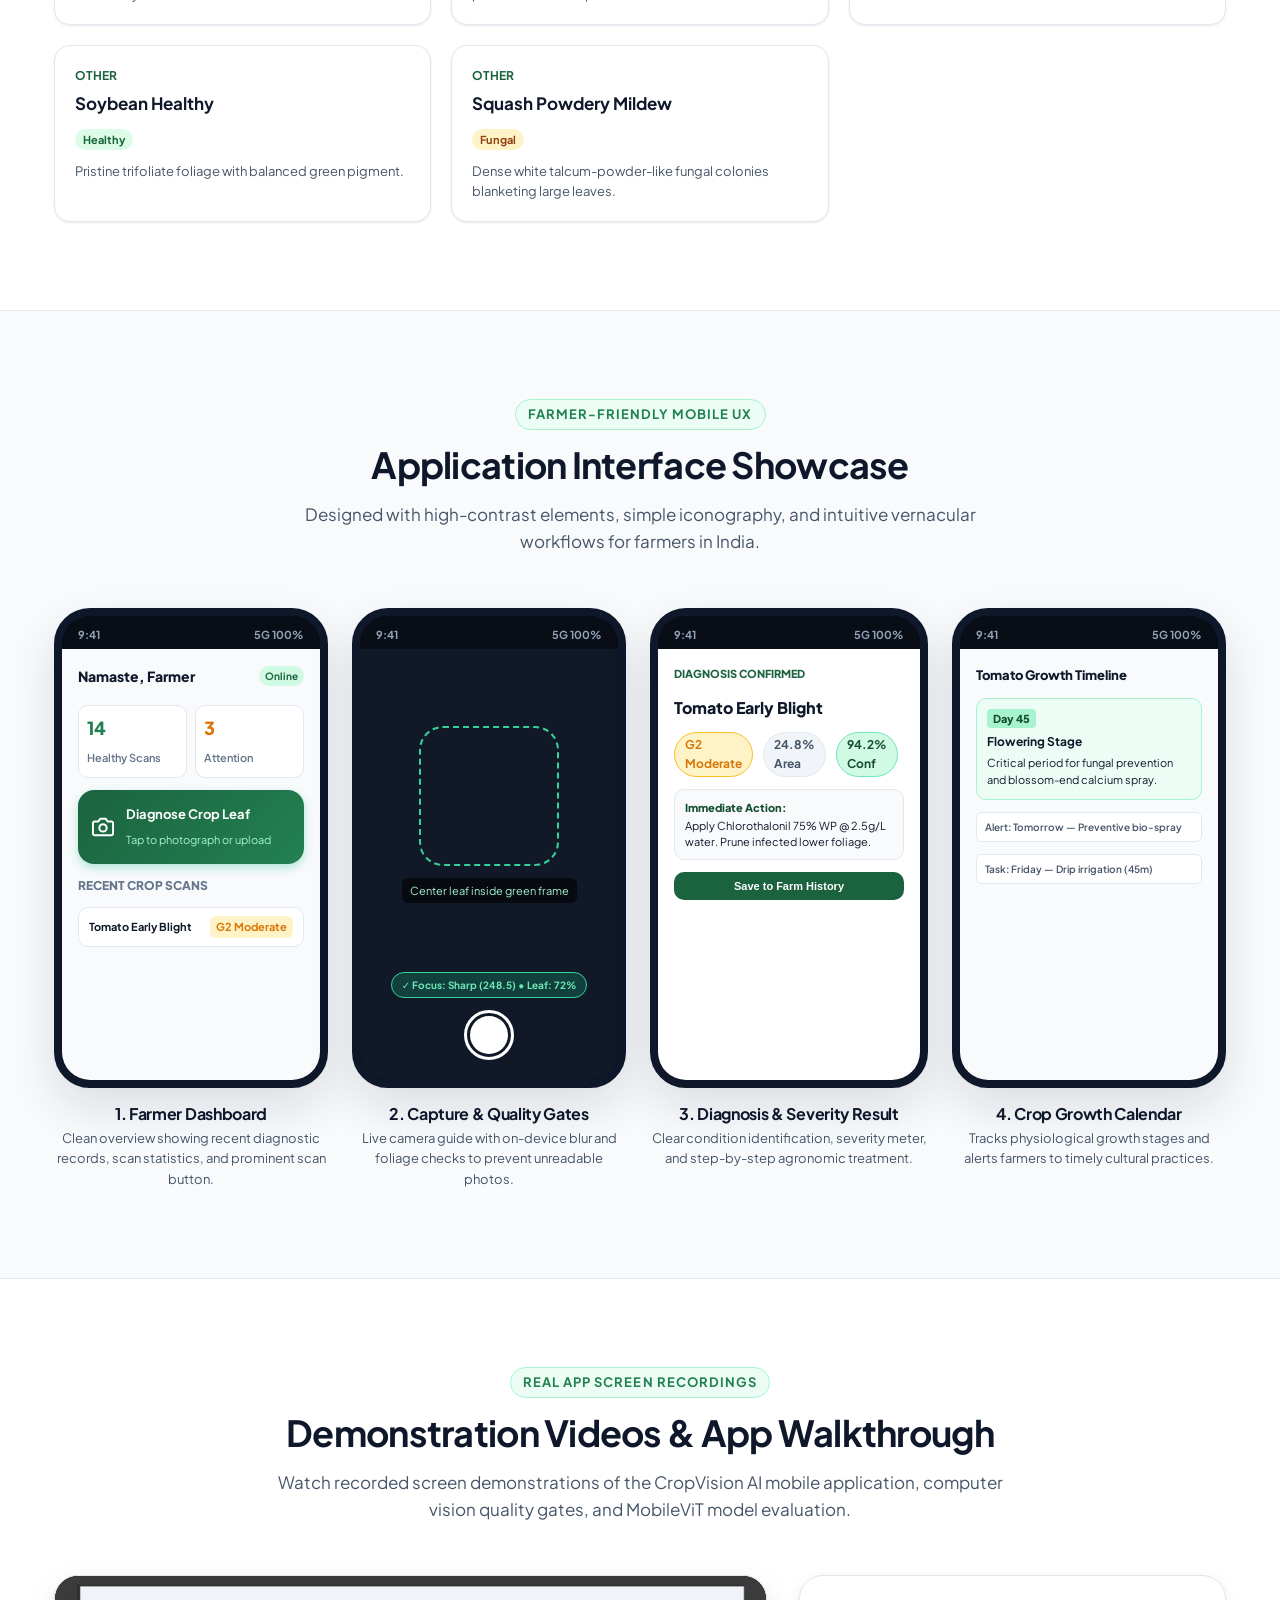
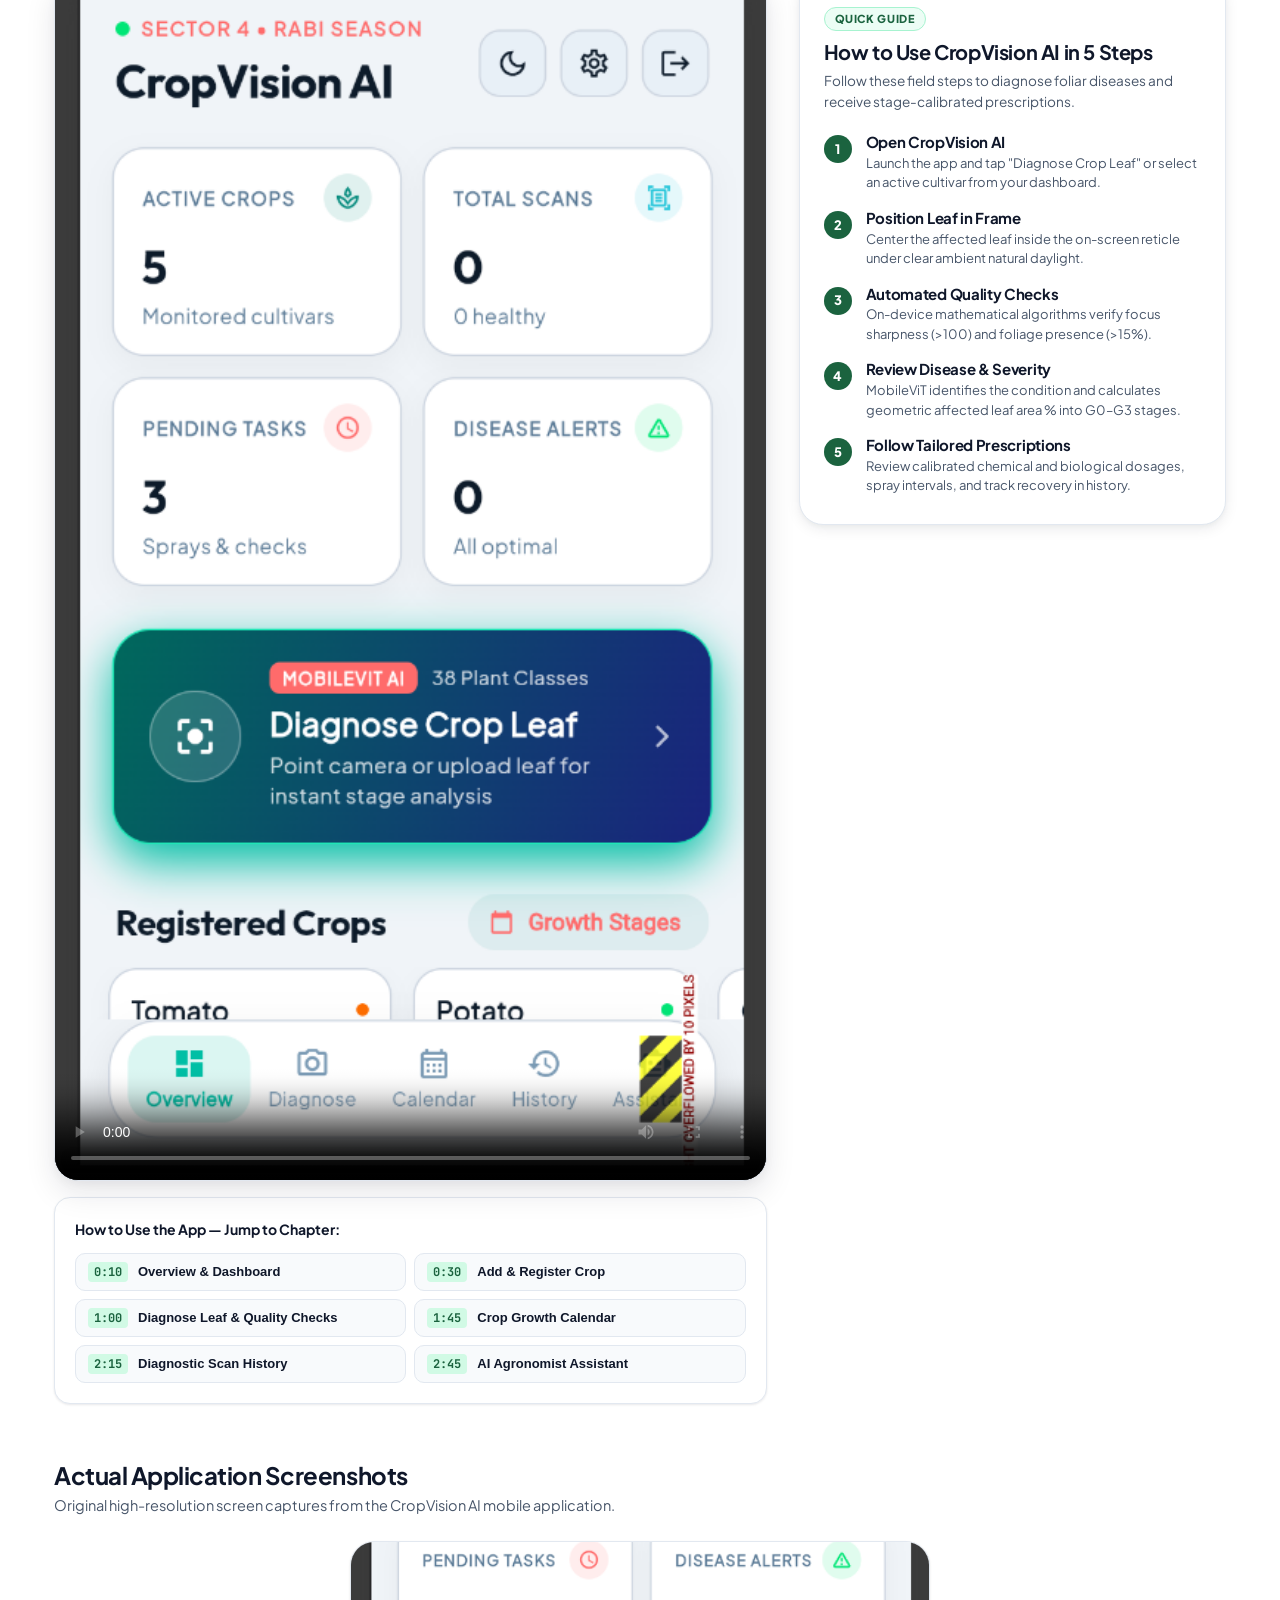
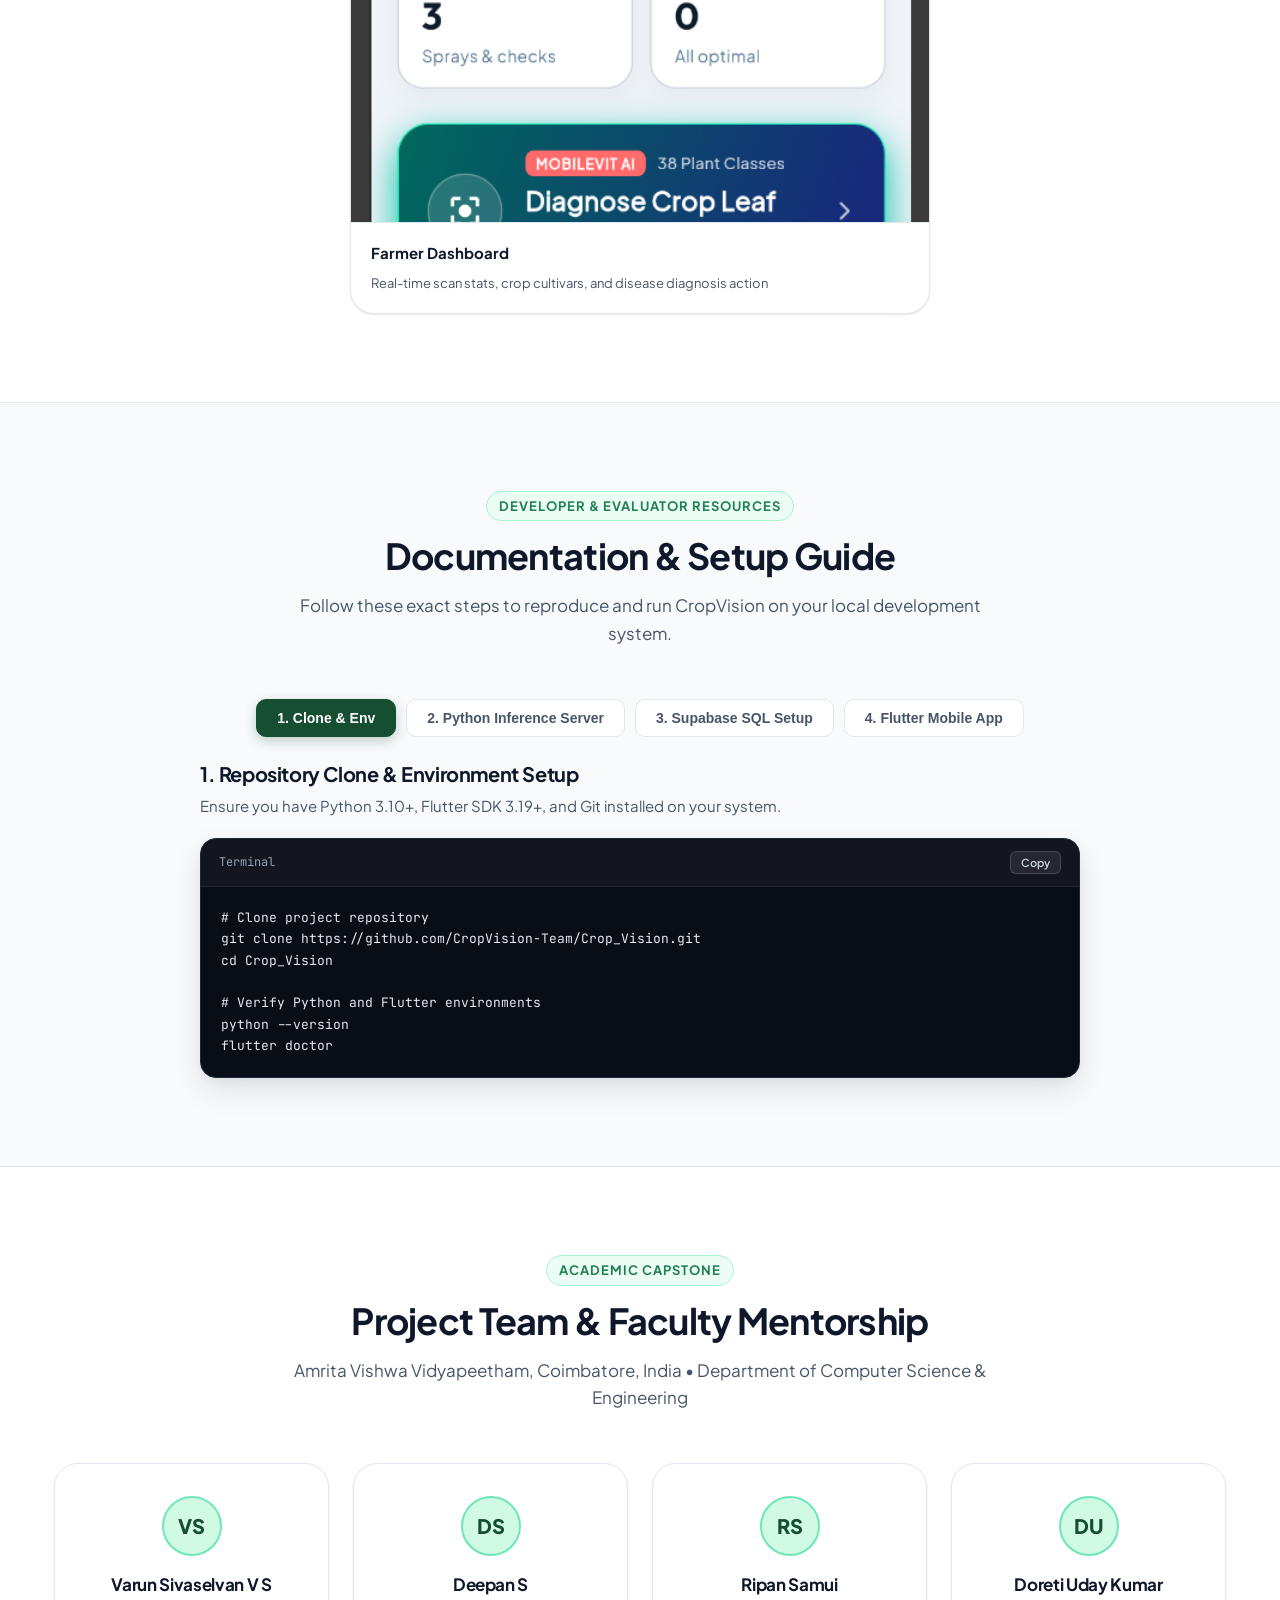
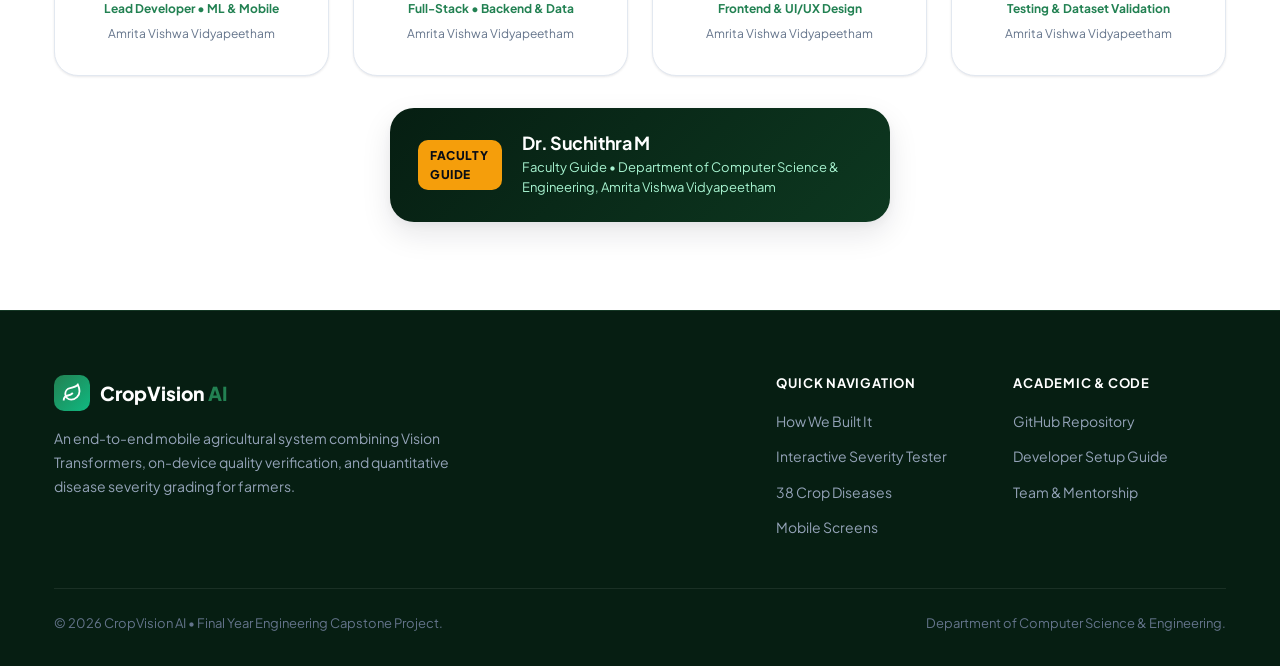
==== commit 0d05e0d1: "Add 8 Supabase database tables, update title to paper title, remove Top-1 Accuracy column, align wit" ====
--- a/website/index.html
+++ b/website/index.html
@@ -3,8 +3,8 @@
 <head>
   <meta charset="UTF-8">
   <meta name="viewport" content="width=device-width, initial-scale=1.0">
-  <title>CropVision AI — Crop Leaf Disease Diagnosis &amp; Stage-Based Treatment System</title>
-  <meta name="description" content="A comprehensive capstone project portal detailing how CropVision was built: MobileViT vision transformer, dual quality gates, quantitative severity grading, and stage-calibrated treatment.">
+  <title>CropVision: A Mobile Crop Disease Detection System Using Image Validation and Severity Estimation</title>
+  <meta name="description" content="CropVision: A Mobile Crop Disease Detection System Using Image Validation and Severity Estimation — Lightweight vision transformers, blur and leaf content validation, quantitative G0–G3 severity grading, and stage-calibrated advice.">
 
   <!-- Google Fonts -->
   <link rel="preconnect" href="https://fonts.googleapis.com">
@@ -58,11 +58,11 @@
   <div class="container hero-inner">
     <div class="hero-content reveal">
       <h1 class="hero-title">
-        Crop Leaf Disease Diagnosis &amp; 
-        <span class="highlight">Stage-Calibrated Treatment</span>
+        CropVision: A Mobile Crop Disease Detection System 
+        <span class="highlight">Using Image Validation and Severity Estimation</span>
       </h1>
       <p class="hero-desc">
-        CropVision AI combines <strong>MobileViT Vision Transformers</strong>, <strong>dual-gate on-device quality verification</strong>, and <strong>quantitative HSV lesion area grading (G0&ndash;G3)</strong> to deliver precise, farmer-friendly prescriptions right in the field.
+        CropVision presents an offline mobile framework combining <strong>MobileViT Vision Transformers (5.8 MB INT8)</strong>, <strong>on-device image validation (blur &amp; leaf checks)</strong>, and <strong>quantitative HSV severity estimation (G0&ndash;G3)</strong> to deliver precise, stage-calibrated agronomic advice.
       </p>
 
       <div class="hero-actions">
@@ -86,8 +86,8 @@
           <div class="metric-lbl">Severity Grading</div>
         </div>
         <div class="metric-card">
-          <div class="metric-num">2-Stage</div>
-          <div class="metric-lbl">Pre-Inference Gates</div>
+          <div class="metric-num">Validation</div>
+          <div class="metric-lbl">Blur &amp; Leaf Content Gates</div>
         </div>
         <div class="metric-card">
           <div class="metric-num">65</div>
@@ -430,11 +430,11 @@
             <thead>
               <tr>
                 <th>Model Architecture</th>
-                <th>Paradigm</th>
+                <th>Architecture Paradigm</th>
                 <th>Params (M)</th>
-                <th>FLOPs (G)</th>
-                <th>Mobile Latency (CPU)</th>
-                <th>Top-1 Accuracy</th>
+                <th>GFLOPs</th>
+                <th>INT8 Size</th>
+                <th>On-Device Latency (Snapdragon 680)</th>
                 <th>Macro-F1 Score</th>
               </tr>
             </thead>
@@ -442,43 +442,43 @@
               <tr>
                 <td><strong>DeiT-Tiny/16</strong> <span class="cite-tag">ICML '21</span></td>
                 <td>Pure Patch ViT (16&times;16 tokens)</td>
-                <td>5.7M</td>
+                <td>5.72M</td>
                 <td>1.3G</td>
-                <td>245 ms</td>
-                <td>96.82%</td>
-                <td>96.38%</td>
+                <td>5.7 MB</td>
+                <td>72.3 ms</td>
+                <td><strong>0.9742</strong> (97.42%)</td>
               </tr>
               <tr>
                 <td><strong>XCiT-Nano-12</strong> <span class="cite-tag">NeurIPS '21</span></td>
                 <td>Cross-Covariance Channel Attention</td>
-                <td>3.1M</td>
-                <td>0.6G</td>
-                <td>195 ms</td>
-                <td>97.45%</td>
-                <td>97.12%</td>
+                <td>3.05M</td>
+                <td>4.5G</td>
+                <td>3.1 MB</td>
+                <td>82.0 ms</td>
+                <td><strong>0.9765</strong> (97.65%)</td>
               </tr>
               <tr>
                 <td><strong>DE-HVT</strong> <span class="cite-tag">CVPR '22</span></td>
-                <td>Dynamic Hierarchical ViT</td>
-                <td>4.8M</td>
-                <td>0.9G</td>
-                <td>210 ms</td>
-                <td>97.90%</td>
-                <td>97.68%</td>
+                <td>Dual-Encoder Hybrid ViT</td>
+                <td>5.21M</td>
+                <td>3.6G</td>
+                <td>7.7 MB</td>
+                <td>66.4 ms</td>
+                <td><strong>0.9798</strong> (97.98%)</td>
               </tr>
               <tr class="benchmark-row-best">
                 <td>
                   <div class="model-best-tag">
-                    <strong>MobileViT-S (Ours)</strong>
-                    <span class="badge-winner">Best Performer</span>
+                    <strong>MobileViT-Small (Ours)</strong>
+                    <span class="badge-winner">Best Model</span>
                   </div>
                 </td>
                 <td><strong>Hybrid: MV2 Residual + Transformer</strong></td>
-                <td><strong>5.6M</strong></td>
+                <td><strong>5.60M</strong></td>
                 <td><strong>1.9G</strong></td>
-                <td><strong>112 ms</strong> <span class="speed-boost">2.2&times; Faster</span></td>
-                <td><strong class="highlight-stat">99.05%</strong></td>
-                <td><strong class="highlight-stat highlight-gold">98.94%</strong></td>
+                <td><strong>5.8 MB</strong></td>
+                <td><strong>43.0 ms</strong> <span class="speed-boost">Fastest</span></td>
+                <td><strong class="highlight-stat highlight-gold">0.9810</strong> (98.10%)</td>
               </tr>
             </tbody>
           </table>
@@ -695,6 +695,150 @@
 CREATE POLICY "Users can only insert own scans"
   ON scans FOR INSERT
   WITH CHECK (auth.uid() = user_id);</code></pre>
+          </div>
+        </div>
+      </div>
+
+      <!-- Supabase Live Cloud Database Tables Explorer -->
+      <div class="supabase-gallery-card reveal">
+        <div class="supabase-gallery-header">
+          <div class="paper-badge-row">
+            <span class="paper-badge">Cloud Database Architecture</span>
+            <span class="paper-badge paper-badge-highlight">Live Supabase PostgreSQL Studio</span>
+          </div>
+          <h3>Production Relational Database Tables &amp; Records</h3>
+          <p>
+            Real-time screen captures from our deployed <strong>Supabase PostgreSQL</strong> cloud instance, showing authenticated user records, diagnosis scans, treatment matrices, and agronomist chat messages.
+          </p>
+        </div>
+
+        <div class="supabase-grid">
+          <!-- Table 1: diagnoses -->
+          <div class="supabase-item" onclick="openLightbox('assets/supabase/diagnoses.jpg', 'public.diagnoses — Scan Records, Leaf Validation &amp; Disease Predictions')">
+            <div class="supabase-thumb-wrap">
+              <img src="assets/supabase/diagnoses.jpg" alt="public.diagnoses table" loading="lazy" class="supabase-thumb">
+              <span class="supabase-expand-badge">
+                <svg width="12" height="12" viewBox="0 0 24 24" fill="none" stroke="currentColor" stroke-width="2.5"><path d="M15 3h6v6M9 21H3v-6M21 3l-7 7M3 21l7-7"/></svg>
+                Zoom
+              </span>
+            </div>
+            <div class="supabase-info">
+              <span class="supabase-tag">public.diagnoses</span>
+              <h5>Diagnostic Scans &amp; Gates</h5>
+              <p>Stores uploaded image URLs, <code>is_valid_leaf</code> check, predicted diseases, and model confidence scores.</p>
+            </div>
+          </div>
+
+          <!-- Table 2: treatment_guidelines -->
+          <div class="supabase-item" onclick="openLightbox('assets/supabase/treatment_guidelines.jpg', 'public.treatment_guidelines — 65 Curated Stage Prescriptions')">
+            <div class="supabase-thumb-wrap">
+              <img src="assets/supabase/treatment_guidelines.jpg" alt="public.treatment_guidelines table" loading="lazy" class="supabase-thumb">
+              <span class="supabase-expand-badge">
+                <svg width="12" height="12" viewBox="0 0 24 24" fill="none" stroke="currentColor" stroke-width="2.5"><path d="M15 3h6v6M9 21H3v-6M21 3l-7 7M3 21l7-7"/></svg>
+                Zoom
+              </span>
+            </div>
+            <div class="supabase-info">
+              <span class="supabase-tag">public.treatment_guidelines</span>
+              <h5>Stage Prescription Rules</h5>
+              <p>FRAC chemical groups, organic alternatives, and field hygiene mapped per crop, disease, and G0–G3 grade.</p>
+            </div>
+          </div>
+
+          <!-- Table 3: crops -->
+          <div class="supabase-item" onclick="openLightbox('assets/supabase/crops.jpg', 'public.crops — Supported Crop Cultivars &amp; Disease Mappings')">
+            <div class="supabase-thumb-wrap">
+              <img src="assets/supabase/crops.jpg" alt="public.crops table" loading="lazy" class="supabase-thumb">
+              <span class="supabase-expand-badge">
+                <svg width="12" height="12" viewBox="0 0 24 24" fill="none" stroke="currentColor" stroke-width="2.5"><path d="M15 3h6v6M9 21H3v-6M21 3l-7 7M3 21l7-7"/></svg>
+                Zoom
+              </span>
+            </div>
+            <div class="supabase-info">
+              <span class="supabase-tag">public.crops</span>
+              <h5>Supported Cultivars</h5>
+              <p>Master registry of 14 crops (Apple, Corn, Grape, Potato, Tomato, etc.) and their pathology arrays.</p>
+            </div>
+          </div>
+
+          <!-- Table 4: crop_growth_tracking -->
+          <div class="supabase-item" onclick="openLightbox('assets/supabase/crop_growth_tracking.jpg', 'public.crop_growth_tracking — Farmer Planting &amp; Timeline Tracking')">
+            <div class="supabase-thumb-wrap">
+              <img src="assets/supabase/crop_growth_tracking.jpg" alt="public.crop_growth_tracking table" loading="lazy" class="supabase-thumb">
+              <span class="supabase-expand-badge">
+                <svg width="12" height="12" viewBox="0 0 24 24" fill="none" stroke="currentColor" stroke-width="2.5"><path d="M15 3h6v6M9 21H3v-6M21 3l-7 7M3 21l7-7"/></svg>
+                Zoom
+              </span>
+            </div>
+            <div class="supabase-info">
+              <span class="supabase-tag">public.crop_growth_tracking</span>
+              <h5>Growth Calendar Logs</h5>
+              <p>Records farmer planting dates and active field varieties to track days-since-planting phenology.</p>
+            </div>
+          </div>
+
+          <!-- Table 5: chat_messages -->
+          <div class="supabase-item" onclick="openLightbox('assets/supabase/chat_messages.jpg', 'public.chat_messages — AI Agronomist Chat Conversation History')">
+            <div class="supabase-thumb-wrap">
+              <img src="assets/supabase/chat_messages.jpg" alt="public.chat_messages table" loading="lazy" class="supabase-thumb">
+              <span class="supabase-expand-badge">
+                <svg width="12" height="12" viewBox="0 0 24 24" fill="none" stroke="currentColor" stroke-width="2.5"><path d="M15 3h6v6M9 21H3v-6M21 3l-7 7M3 21l7-7"/></svg>
+                Zoom
+              </span>
+            </div>
+            <div class="supabase-info">
+              <span class="supabase-tag">public.chat_messages</span>
+              <h5>AI Agronomist Chats</h5>
+              <p>Natural-language chat history between farmers and the Gemini-powered agricultural consultant.</p>
+            </div>
+          </div>
+
+          <!-- Table 6: profiles -->
+          <div class="supabase-item" onclick="openLightbox('assets/supabase/profiles.jpg', 'public.profiles — User Accounts &amp; Farmer Preferences')">
+            <div class="supabase-thumb-wrap">
+              <img src="assets/supabase/profiles.jpg" alt="public.profiles table" loading="lazy" class="supabase-thumb">
+              <span class="supabase-expand-badge">
+                <svg width="12" height="12" viewBox="0 0 24 24" fill="none" stroke="currentColor" stroke-width="2.5"><path d="M15 3h6v6M9 21H3v-6M21 3l-7 7M3 21l7-7"/></svg>
+                Zoom
+              </span>
+            </div>
+            <div class="supabase-info">
+              <span class="supabase-tag">public.profiles</span>
+              <h5>User Profiles &amp; Auth</h5>
+              <p>Stores authenticated farmer profiles (Varun, Ripan, etc.), contact details, and preferred languages.</p>
+            </div>
+          </div>
+
+          <!-- Table 7: reminders -->
+          <div class="supabase-item" onclick="openLightbox('assets/supabase/reminders.jpg', 'public.reminders — Field Reminders &amp; Spray Notifications')">
+            <div class="supabase-thumb-wrap">
+              <img src="assets/supabase/reminders.jpg" alt="public.reminders table" loading="lazy" class="supabase-thumb">
+              <span class="supabase-expand-badge">
+                <svg width="12" height="12" viewBox="0 0 24 24" fill="none" stroke="currentColor" stroke-width="2.5"><path d="M15 3h6v6M9 21H3v-6M21 3l-7 7M3 21l7-7"/></svg>
+                Zoom
+              </span>
+            </div>
+            <div class="supabase-info">
+              <span class="supabase-tag">public.reminders</span>
+              <h5>Spray &amp; Irrigation Alerts</h5>
+              <p>Scheduled cultural events (e.g. "tomorrow I have to give water") with completion statuses.</p>
+            </div>
+          </div>
+
+          <!-- Table 8: reminders_detail -->
+          <div class="supabase-item" onclick="openLightbox('assets/supabase/reminders_detail.jpg', 'public.reminders (Full Schema) — Recurrence &amp; Timestamps')">
+            <div class="supabase-thumb-wrap">
+              <img src="assets/supabase/reminders_detail.jpg" alt="public.reminders detailed schema" loading="lazy" class="supabase-thumb">
+              <span class="supabase-expand-badge">
+                <svg width="12" height="12" viewBox="0 0 24 24" fill="none" stroke="currentColor" stroke-width="2.5"><path d="M15 3h6v6M9 21H3v-6M21 3l-7 7M3 21l7-7"/></svg>
+                Zoom
+              </span>
+            </div>
+            <div class="supabase-info">
+              <span class="supabase-tag">public.reminders (Full)</span>
+              <h5>Recurrence &amp; State Policy</h5>
+              <p>Schema view including recurrence intervals, boolean completion flags, and RLS audit timestamps.</p>
+            </div>
           </div>
         </div>
       </div>
@@ -1295,7 +1439,7 @@
     <div class="section-header reveal">
       <span class="section-eyebrow">Academic Capstone</span>
       <h2>Project Team &amp; Faculty Mentorship</h2>
-      <p>Final Year Engineering Project &bull; Department of Computer Science &amp; Engineering</p>
+      <p>Amrita Vishwa Vidyapeetham, Coimbatore, India &bull; Department of Computer Science &amp; Engineering</p>
     </div>
 
     <div class="team-grid reveal">
@@ -1303,28 +1447,28 @@
         <div class="team-avatar">VS</div>
         <h4>Varun Sivaselvan V S</h4>
         <div class="team-role">Lead Developer &bull; ML &amp; Mobile</div>
-        <div class="team-dept">Dept. of Computer Science &amp; Engineering</div>
+        <div class="team-dept">Amrita Vishwa Vidyapeetham</div>
       </div>
 
       <div class="team-card">
         <div class="team-avatar">DS</div>
         <h4>Deepan S</h4>
         <div class="team-role">Full-Stack &bull; Backend &amp; Data</div>
-        <div class="team-dept">Dept. of Computer Science &amp; Engineering</div>
+        <div class="team-dept">Amrita Vishwa Vidyapeetham</div>
       </div>
 
       <div class="team-card">
         <div class="team-avatar">RS</div>
         <h4>Ripan Samui</h4>
         <div class="team-role">Frontend &amp; UI/UX Design</div>
-        <div class="team-dept">Dept. of Computer Science &amp; Engineering</div>
+        <div class="team-dept">Amrita Vishwa Vidyapeetham</div>
       </div>
 
       <div class="team-card">
         <div class="team-avatar">DU</div>
         <h4>Doreti Uday Kumar</h4>
         <div class="team-role">Testing &amp; Dataset Validation</div>
-        <div class="team-dept">Dept. of Computer Science &amp; Engineering</div>
+        <div class="team-dept">Amrita Vishwa Vidyapeetham</div>
       </div>
     </div>
 
@@ -1332,8 +1476,8 @@
       <div class="mentor-card">
         <div class="mentor-badge">Faculty Guide</div>
         <div class="mentor-info">
-          <h4>Suchithra M</h4>
-          <p>Project Guide &bull; Department of Computer Science &amp; Engineering</p>
+          <h4>Dr. Suchithra M</h4>
+          <p>Faculty Guide &bull; Department of Computer Science &amp; Engineering, Amrita Vishwa Vidyapeetham</p>
         </div>
       </div>
     </div>
--- a/website/styles.css
+++ b/website/styles.css
@@ -2308,6 +2308,125 @@
   font-size: 0.875rem;
   color: var(--text-muted);
   line-height: 1.6;
+}
+
+/* ======================== SUPABASE LIVE CLOUD DATABASE EXPLORER ======================== */
+.supabase-gallery-card {
+  background: var(--surface);
+  border: 1px solid var(--surface-border);
+  border-radius: var(--r-xl);
+  padding: 40px;
+  box-shadow: var(--sh-md);
+  margin-top: 32px;
+}
+
+.supabase-gallery-header {
+  margin-bottom: 24px;
+}
+
+.supabase-gallery-header h3 {
+  font-size: 1.5rem;
+  margin-bottom: 8px;
+}
+
+.supabase-gallery-header p {
+  color: var(--text-muted);
+  font-size: 0.9375rem;
+  line-height: 1.6;
+}
+
+.supabase-grid {
+  display: grid;
+  grid-template-columns: repeat(4, 1fr);
+  gap: 20px;
+}
+
+.supabase-item {
+  background: var(--surface);
+  border: 1px solid var(--surface-border);
+  border-radius: var(--r-lg);
+  overflow: hidden;
+  cursor: pointer;
+  transition: all var(--tr-base);
+  display: flex;
+  flex-direction: column;
+}
+
+.supabase-item:hover {
+  transform: translateY(-4px);
+  box-shadow: var(--sh-md);
+  border-color: var(--g-400);
+}
+
+.supabase-thumb-wrap {
+  position: relative;
+  width: 100%;
+  height: 150px;
+  background: #0d1117;
+  overflow: hidden;
+  border-bottom: 1px solid var(--surface-border);
+}
+
+.supabase-thumb {
+  width: 100%;
+  height: 100%;
+  object-fit: cover;
+  object-position: top left;
+  transition: transform var(--tr-base);
+}
+
+.supabase-item:hover .supabase-thumb {
+  transform: scale(1.04);
+}
+
+.supabase-expand-badge {
+  position: absolute;
+  top: 8px;
+  right: 8px;
+  background: rgba(0, 0, 0, 0.75);
+  color: #fff;
+  font-size: 0.65rem;
+  font-weight: 700;
+  padding: 3px 8px;
+  border-radius: var(--r-full);
+  display: flex;
+  align-items: center;
+  gap: 4px;
+}
+
+.supabase-info {
+  padding: 14px 16px;
+  flex: 1;
+  display: flex;
+  flex-direction: column;
+}
+
+.supabase-tag {
+  font-size: 0.7rem;
+  font-family: monospace;
+  font-weight: 700;
+  color: var(--g-700);
+  background: var(--g-50);
+  border: 1px solid var(--g-200);
+  padding: 2px 8px;
+  border-radius: 4px;
+  display: inline-block;
+  margin-bottom: 8px;
+  align-self: flex-start;
+}
+
+.supabase-info h5 {
+  font-size: 0.95rem;
+  font-weight: 700;
+  color: var(--text-main);
+  margin-bottom: 4px;
+}
+
+.supabase-info p {
+  font-size: 0.8125rem;
+  color: var(--text-muted);
+  line-height: 1.45;
+  margin: 0;
 }
 
 /* ======================== RESPONSIVE ======================== */
@@ -2349,6 +2468,7 @@
   .video-cards-grid { grid-template-columns: repeat(2, 1fr); }
   .screenshots-gallery-grid { grid-template-columns: repeat(2, 1fr); }
   .benchmark-insights-grid { grid-template-columns: 1fr; }
+  .supabase-grid { grid-template-columns: repeat(2, 1fr); }
 }
 
 @media (max-width: 768px) {
@@ -2361,4 +2481,5 @@
   .chapters-grid { grid-template-columns: 1fr; }
   .video-cards-grid { grid-template-columns: 1fr; }
   .screenshots-gallery-grid { grid-template-columns: 1fr; }
-}
+  .supabase-grid { grid-template-columns: 1fr; }
+}
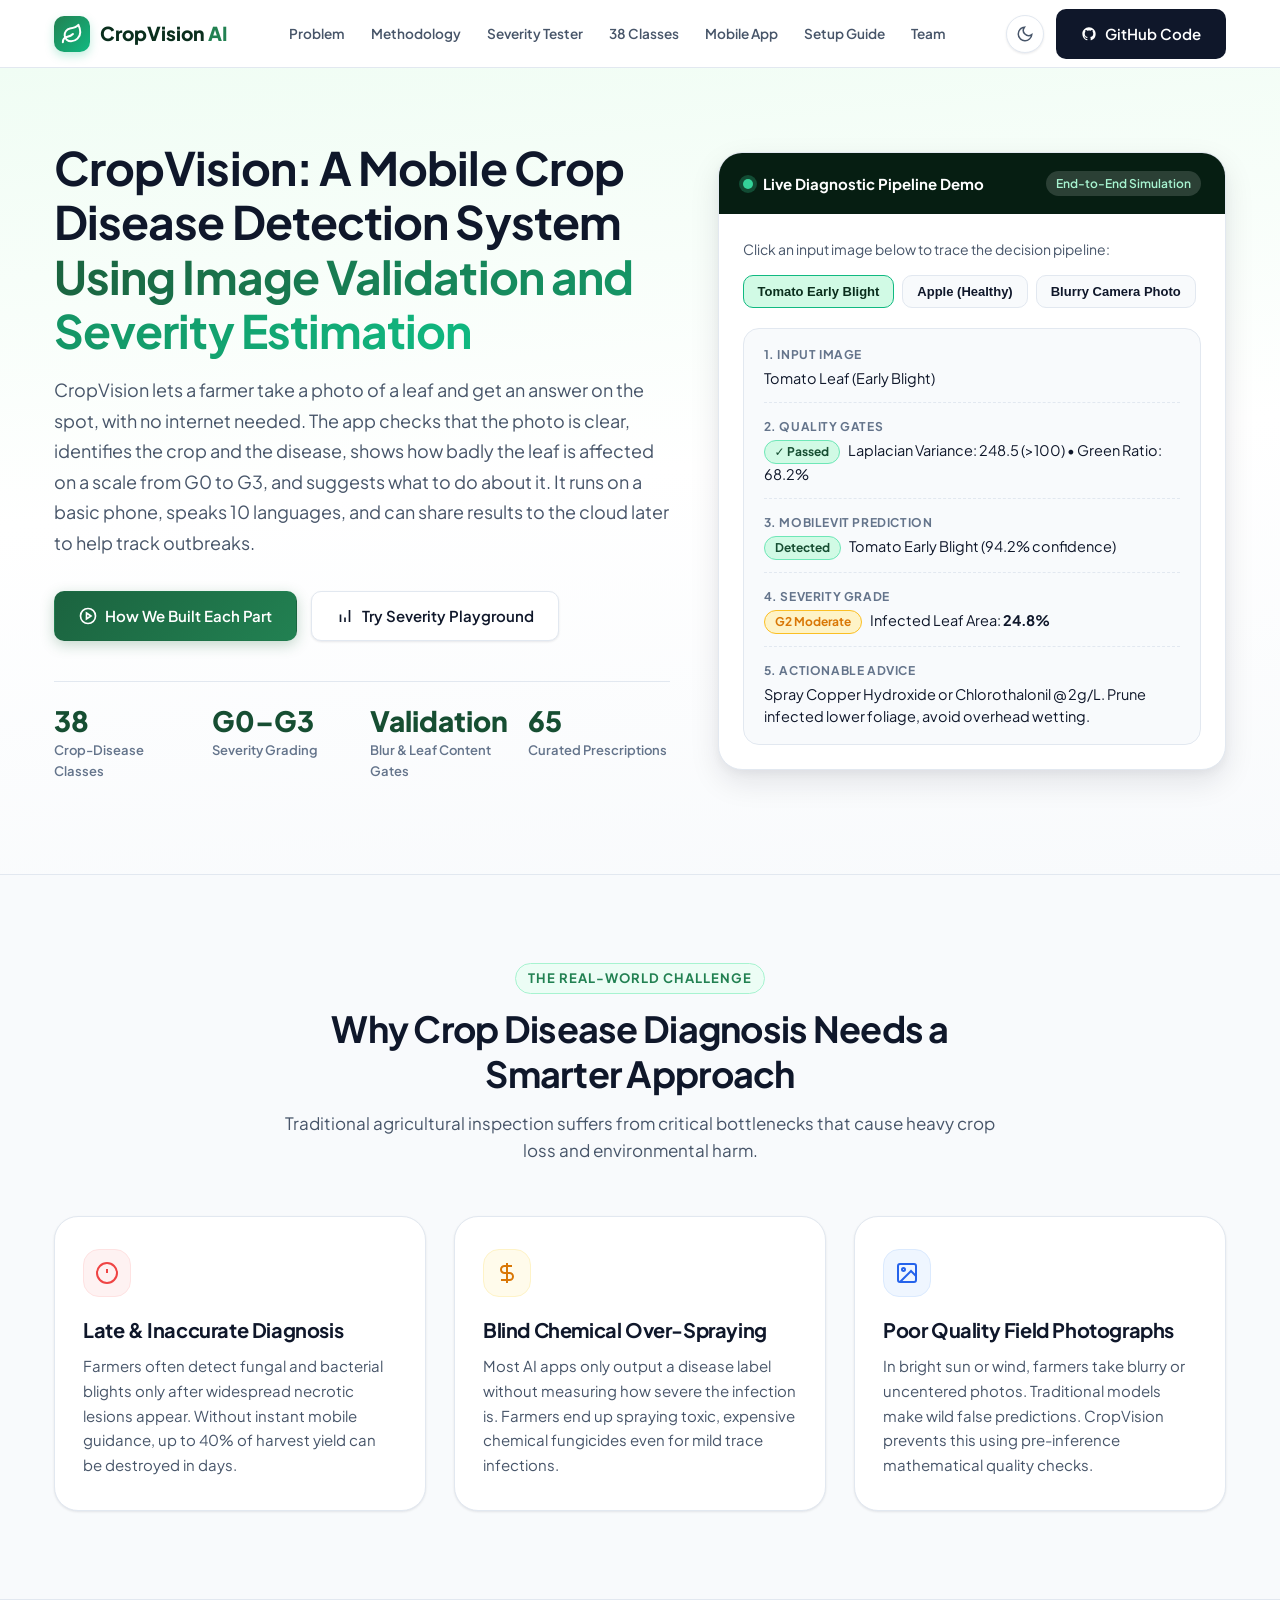
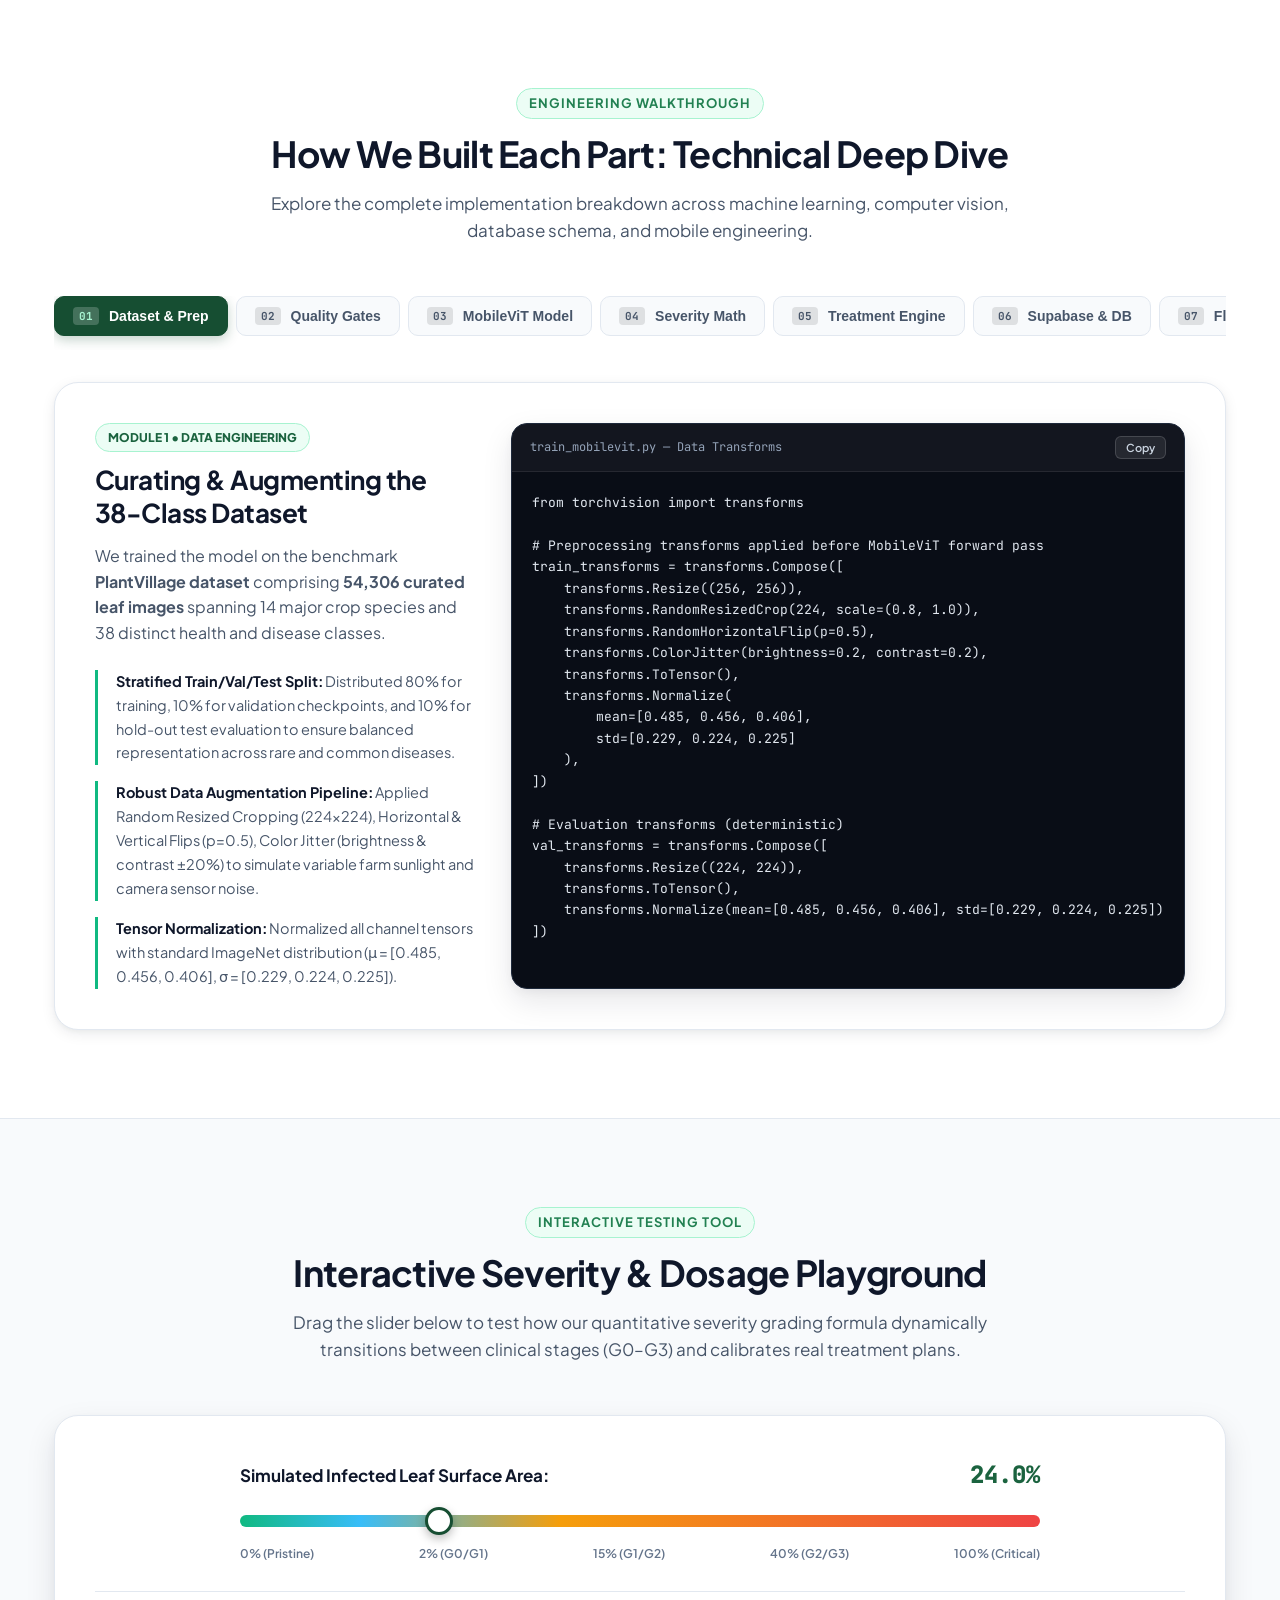
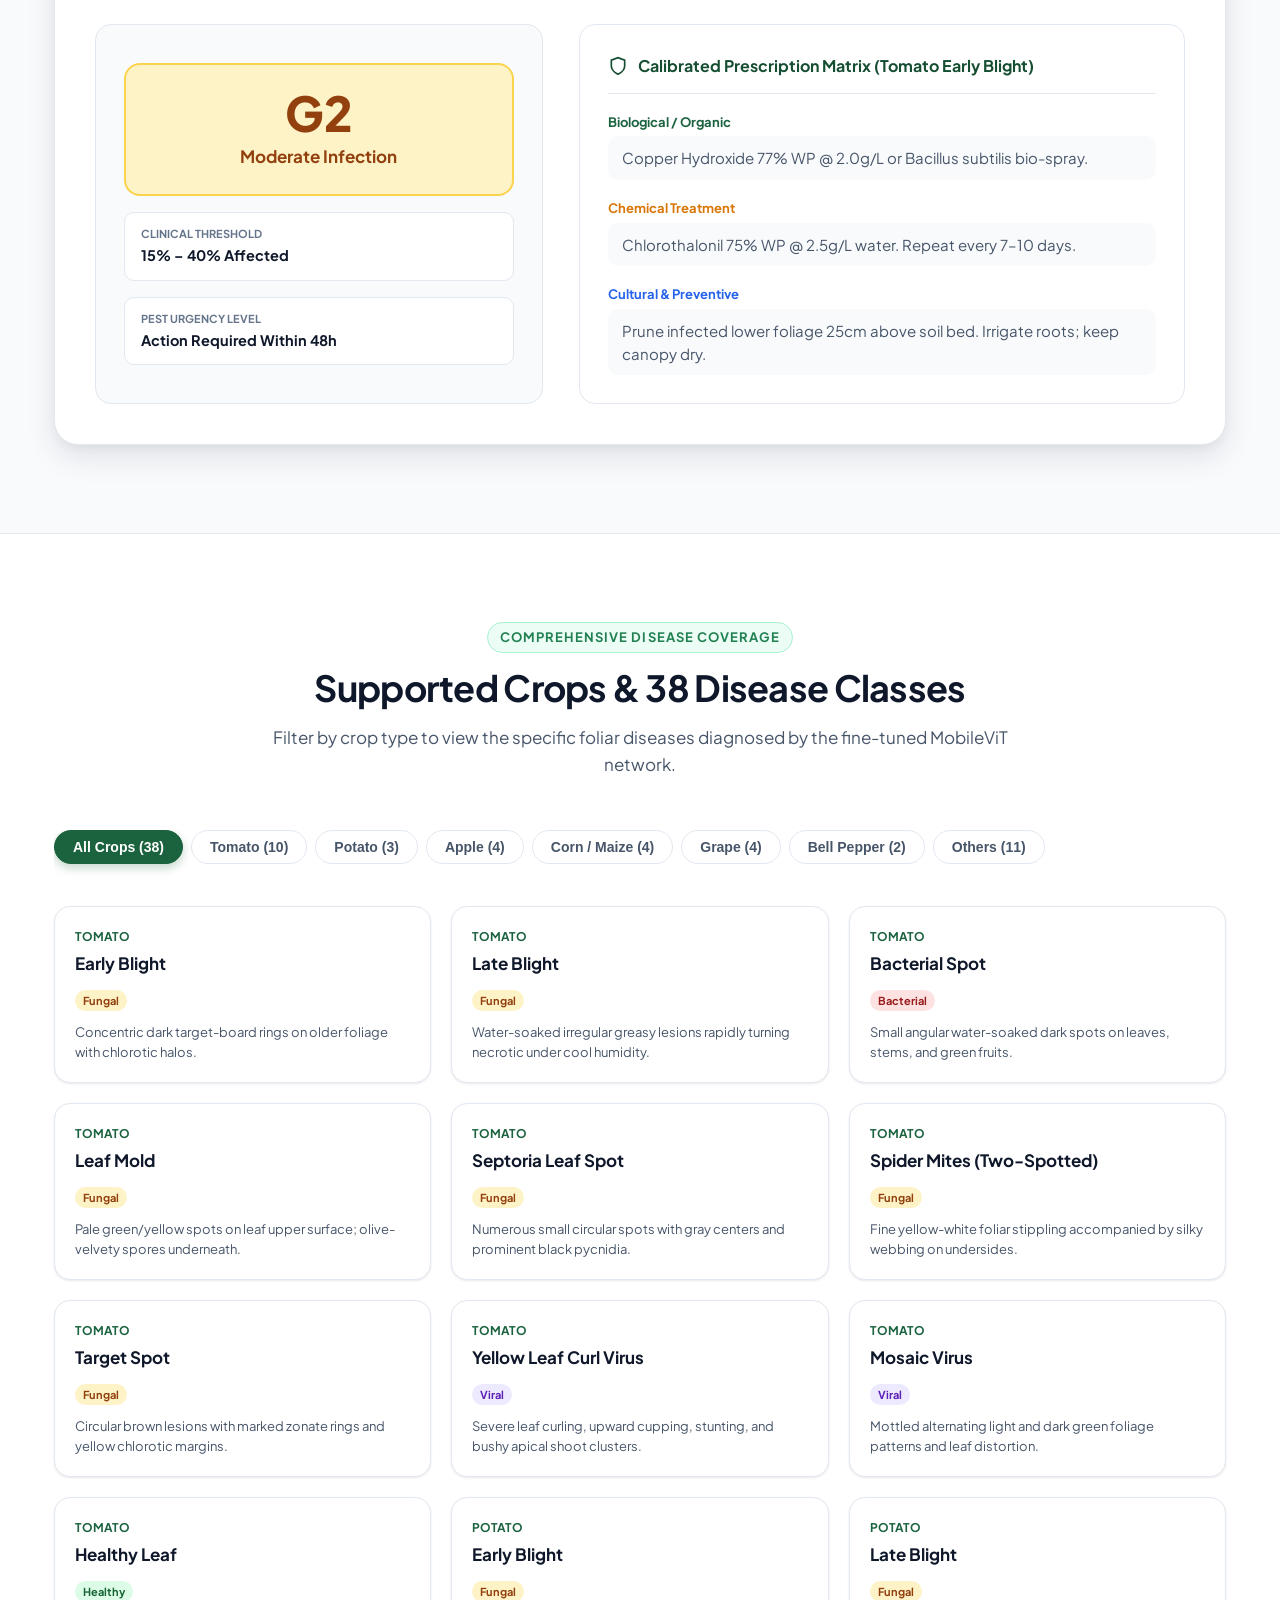
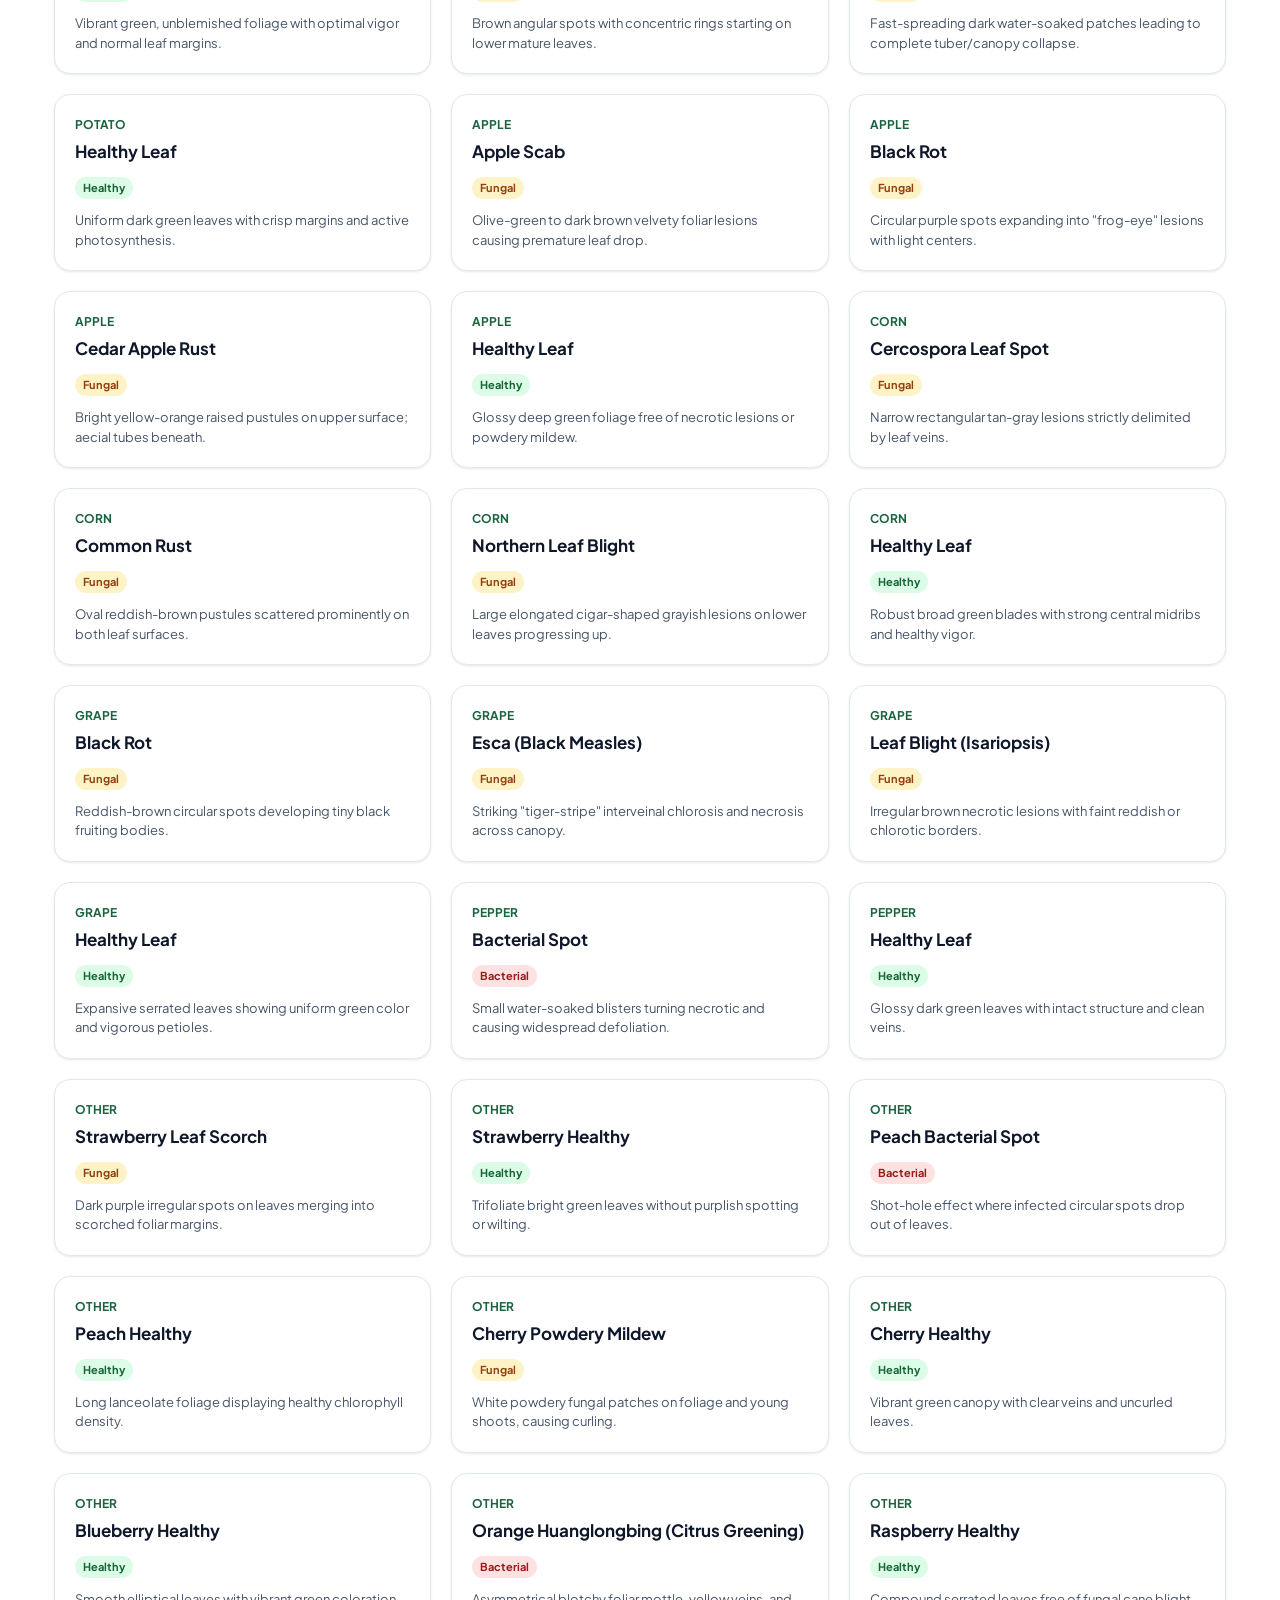
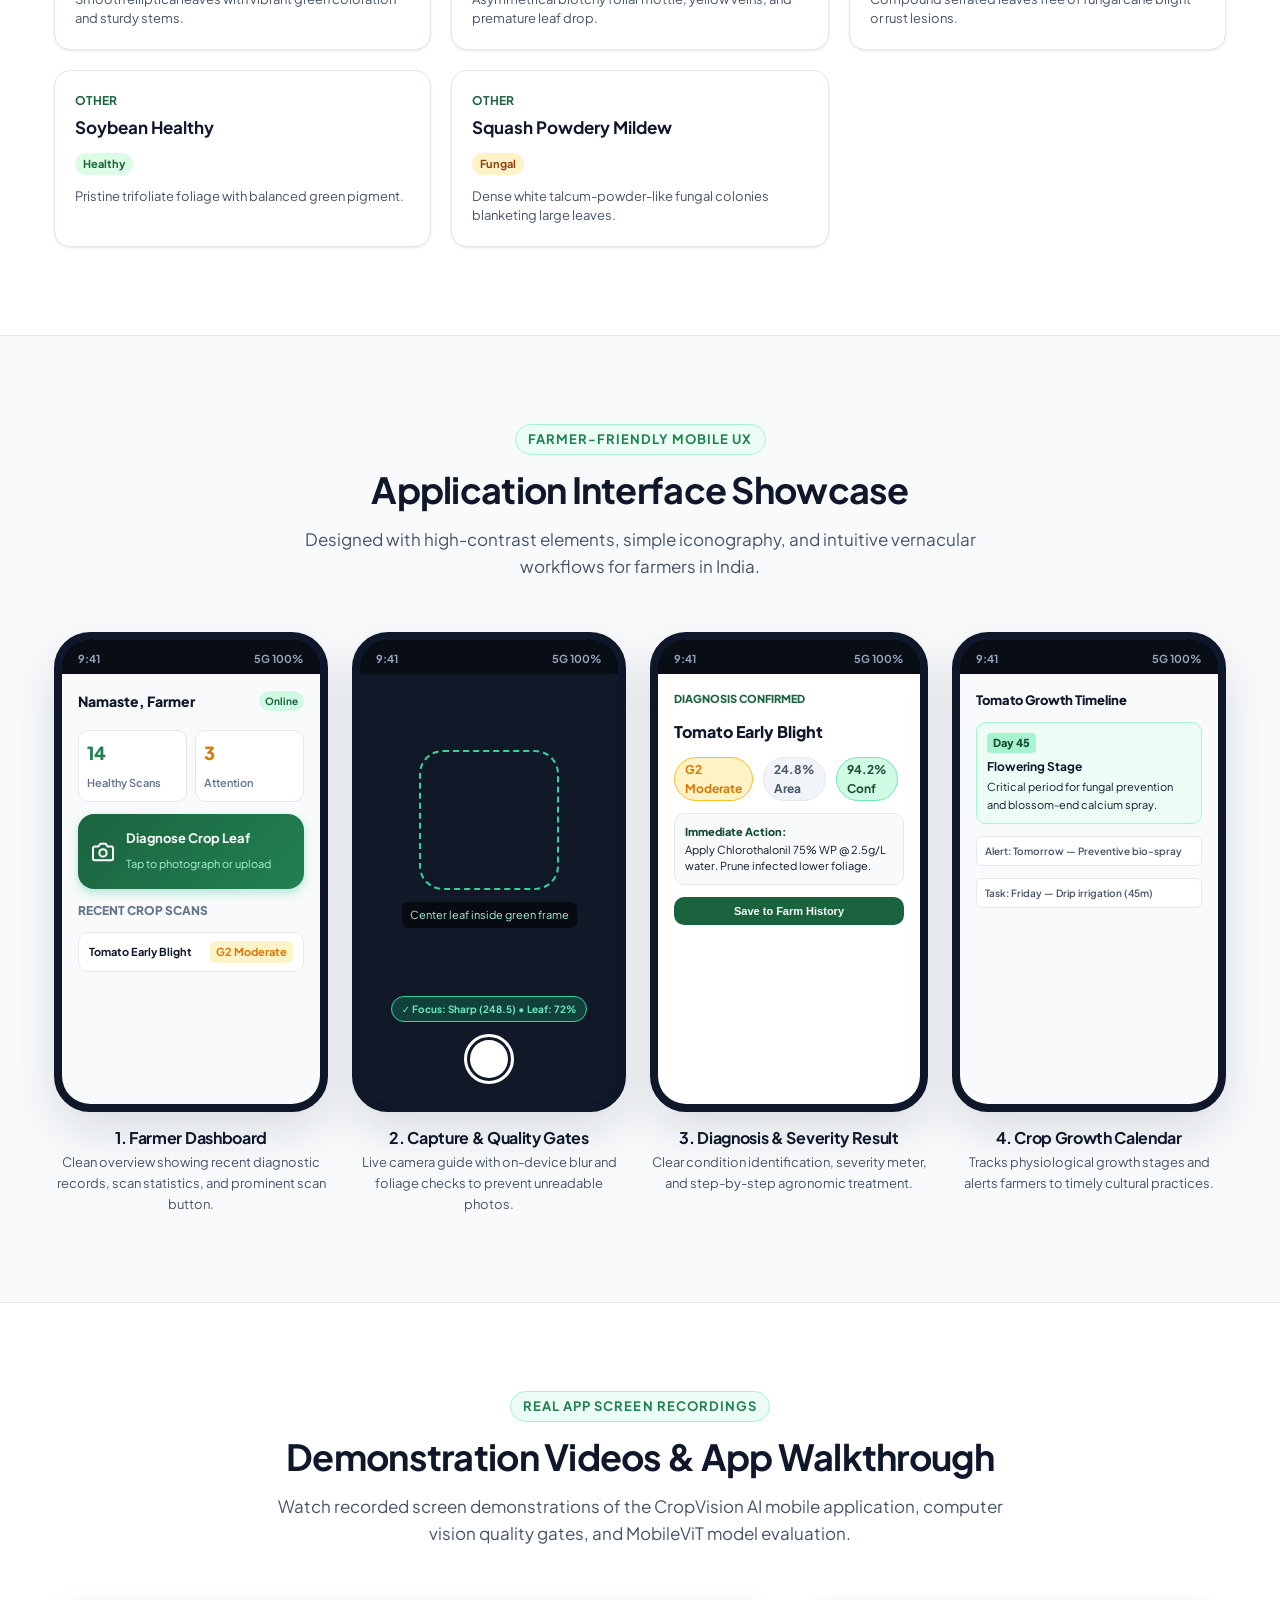
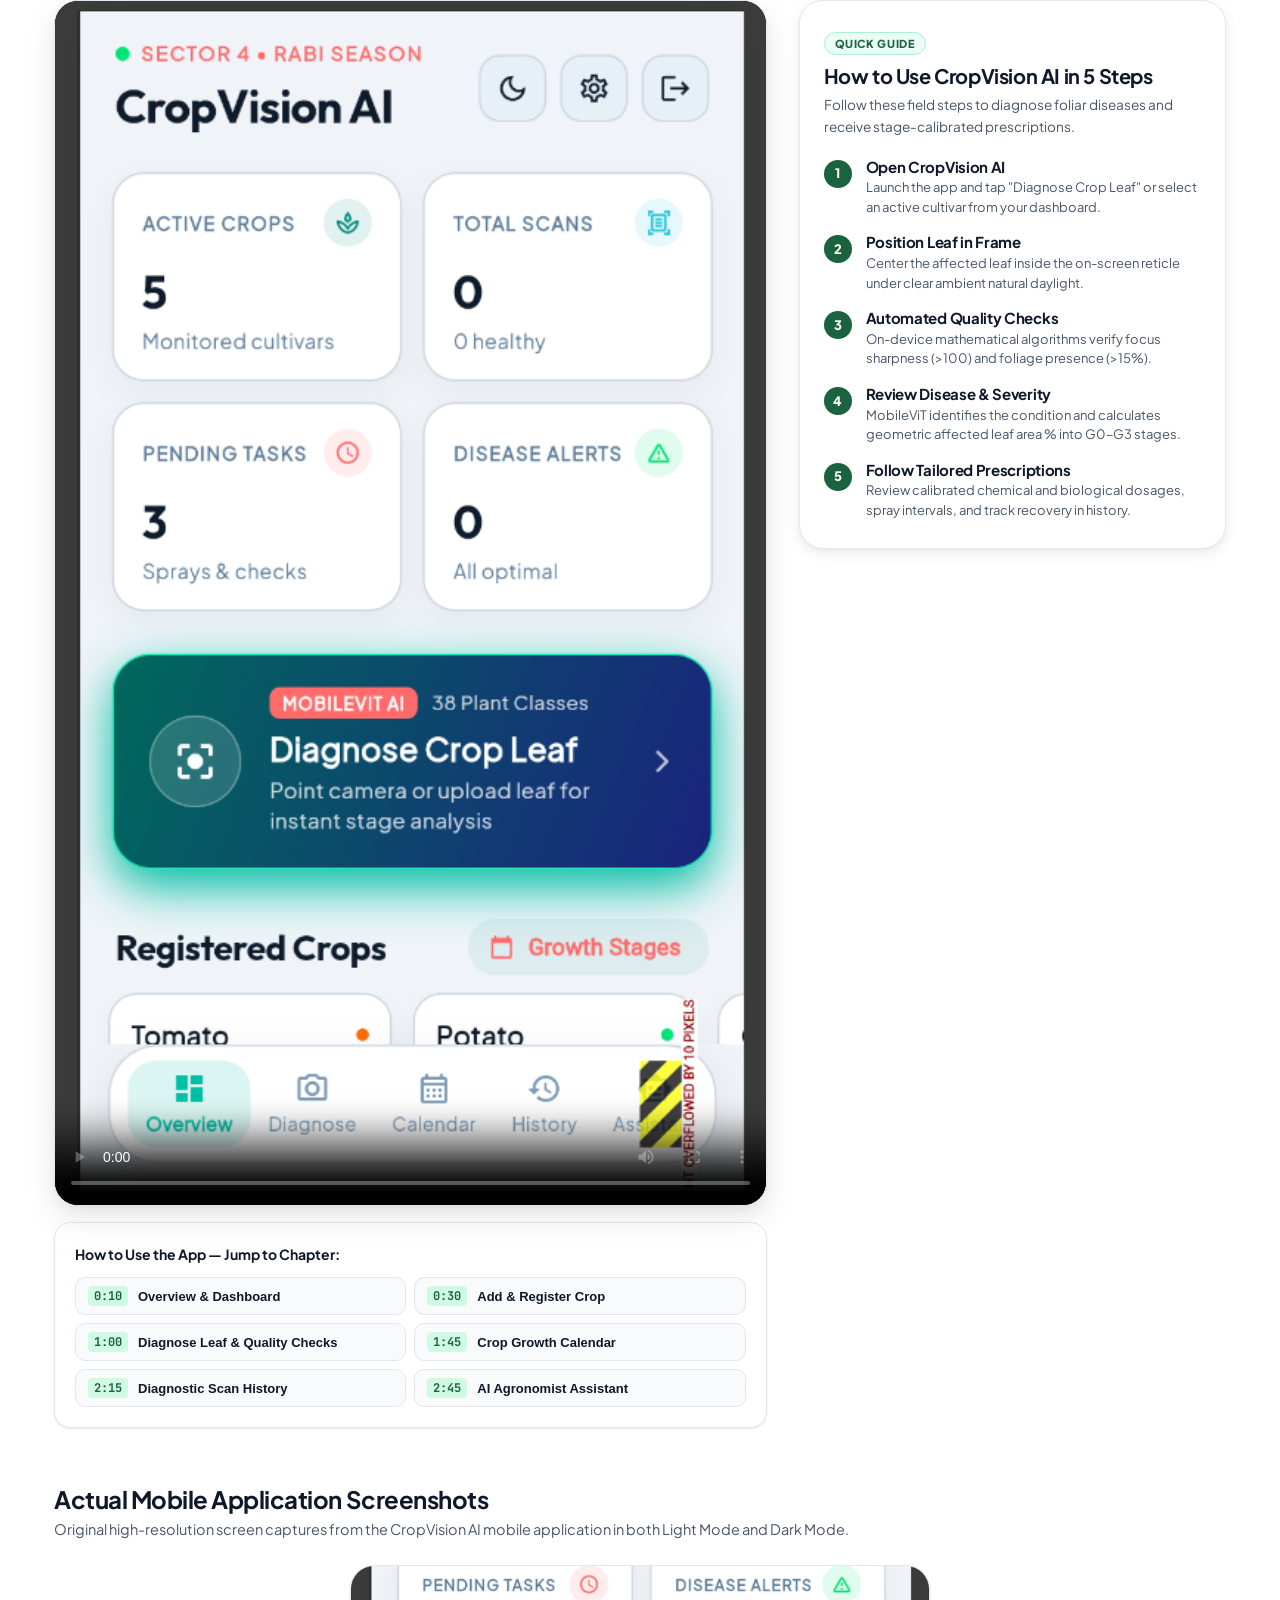
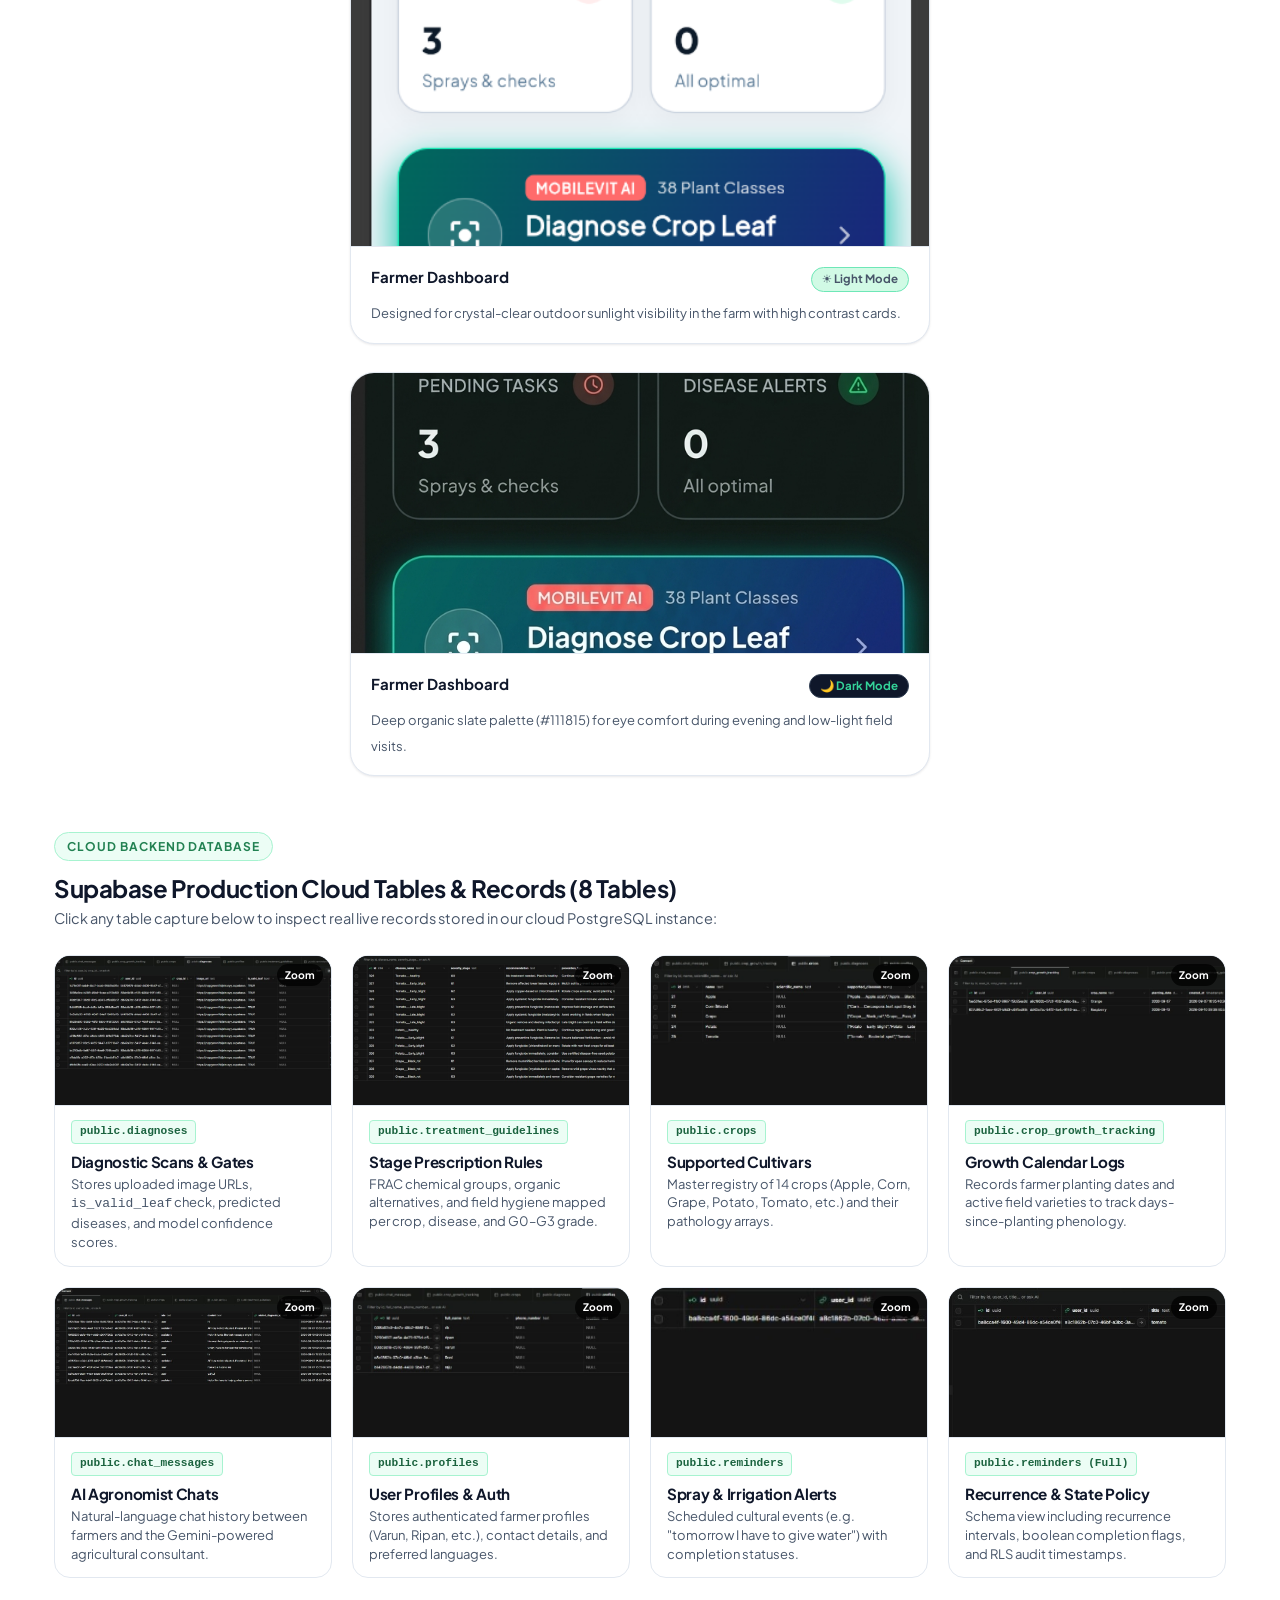
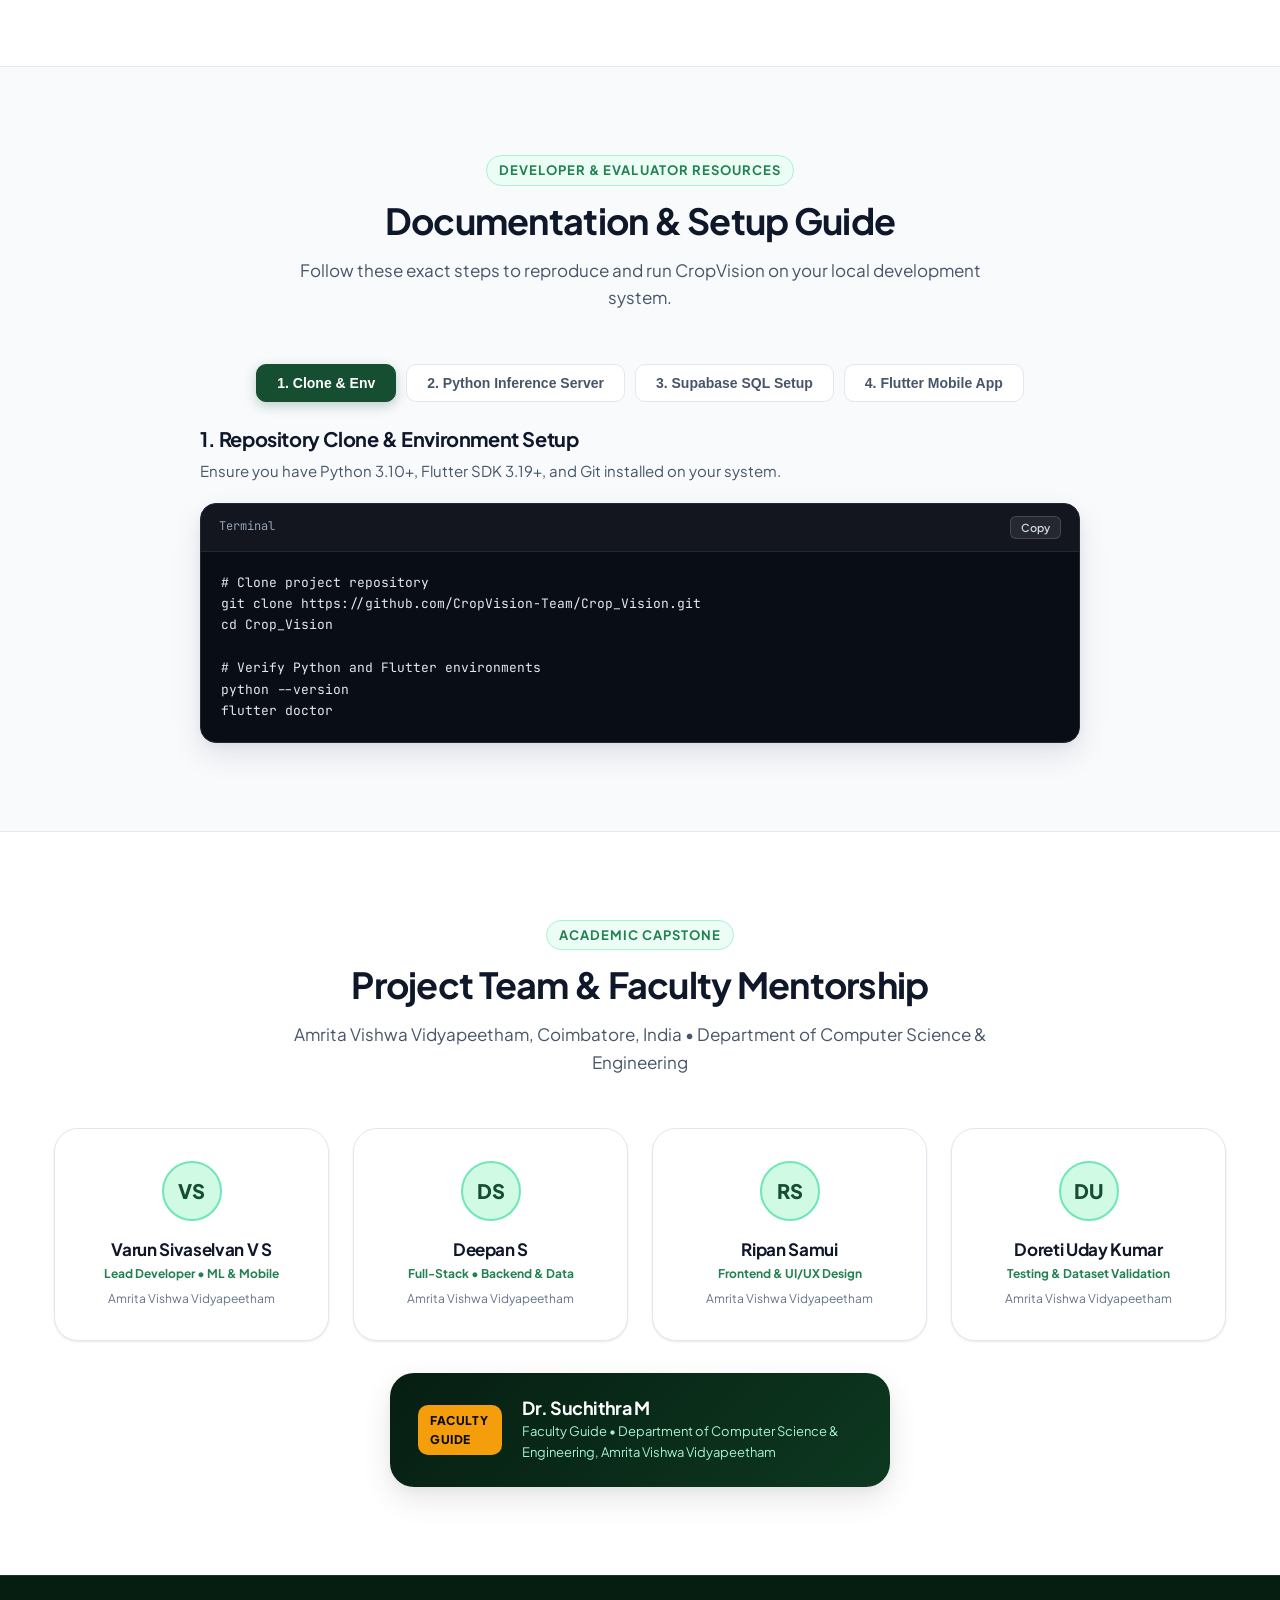
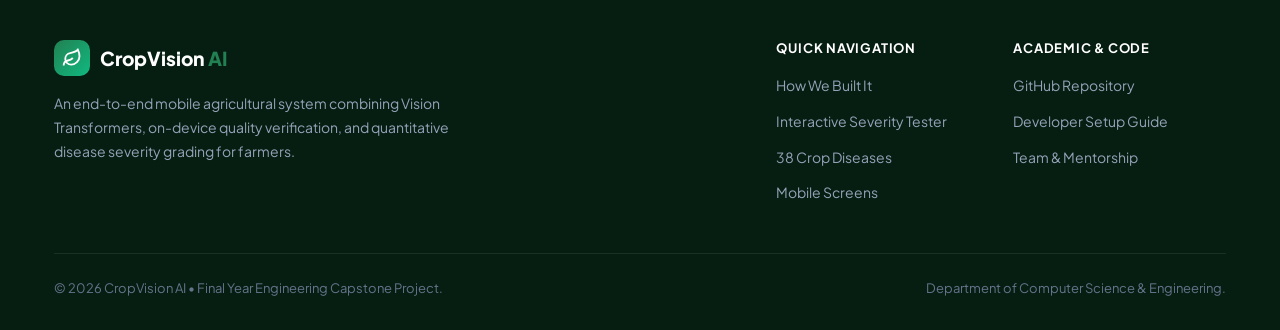
==== commit e2eda67f: "Add full website dark mode and light mode toggle, update hero text to farmer explanation, add dashbo" ====
--- a/website/index.html
+++ b/website/index.html
@@ -12,6 +12,14 @@
   <link href="https://fonts.googleapis.com/css2?family=Plus+Jakarta+Sans:wght@400;500;600;700;800&family=JetBrains+Mono:wght@400;500;600&display=swap" rel="stylesheet">
 
   <link rel="stylesheet" href="styles.css">
+  <script>
+    (function() {
+      var savedTheme = localStorage.getItem('cropvision-theme');
+      var prefersDark = window.matchMedia && window.matchMedia('(prefers-color-scheme: dark)').matches;
+      var theme = savedTheme || (prefersDark ? 'dark' : 'light');
+      document.documentElement.setAttribute('data-theme', theme);
+    })();
+  </script>
 </head>
 <body>
 
@@ -39,6 +47,22 @@
     </ul>
 
     <div class="nav-cta">
+      <button class="theme-toggle-btn" id="themeToggleBtn" aria-label="Toggle Dark/Light Mode" title="Toggle Dark/Light Mode">
+        <svg class="sun-icon" width="18" height="18" viewBox="0 0 24 24" fill="none" stroke="currentColor" stroke-width="2">
+          <circle cx="12" cy="12" r="5"></circle>
+          <line x1="12" y1="1" x2="12" y2="3"></line>
+          <line x1="12" y1="21" x2="12" y2="23"></line>
+          <line x1="4.22" y1="4.22" x2="5.64" y2="5.64"></line>
+          <line x1="18.36" y1="18.36" x2="19.78" y2="19.78"></line>
+          <line x1="1" y1="12" x2="3" y2="12"></line>
+          <line x1="21" y1="12" x2="23" y2="12"></line>
+          <line x1="4.22" y1="19.78" x2="5.64" y2="18.36"></line>
+          <line x1="18.36" y1="5.64" x2="19.78" y2="4.22"></line>
+        </svg>
+        <svg class="moon-icon" width="18" height="18" viewBox="0 0 24 24" fill="none" stroke="currentColor" stroke-width="2">
+          <path d="M21 12.79A9 9 0 1 1 11.21 3 7 7 0 0 0 21 12.79z"></path>
+        </svg>
+      </button>
       <a href="https://github.com/CropVision-Team/Crop_Vision.git" target="_blank" rel="noopener noreferrer" class="btn btn-github">
         <svg width="16" height="16" viewBox="0 0 24 24" fill="currentColor">
           <path fill-rule="evenodd" clip-rule="evenodd" d="M12 2C6.477 2 2 6.484 2 12.017c0 4.425 2.865 8.18 6.839 9.504.5.092.682-.217.682-.483 0-.237-.008-.868-.013-1.703-2.782.605-3.369-1.343-3.369-1.343-.454-1.158-1.11-1.466-1.11-1.466-.908-.62.069-.608.069-.608 1.003.07 1.53 1.032 1.53 1.032.892 1.53 2.341 1.088 2.91.832.092-.647.35-1.088.636-1.338-2.22-.253-4.555-1.113-4.555-4.951 0-1.093.39-1.988 1.029-2.688-.103-.253-.446-1.272.098-2.65 0 0 .84-.27 2.75 1.026A9.564 9.564 0 0112 6.844c.85.004 1.705.115 2.504.337 1.909-1.296 2.747-1.027 2.747-1.027.546 1.379.202 2.398.1 2.651.64.7 1.028 1.595 1.028 2.688 0 3.848-2.339 4.695-4.566 4.943.359.309.678.92.678 1.855 0 1.338-.012 2.419-.012 2.747 0 .268.18.58.688.482A10.019 10.019 0 0022 12.017C22 6.484 17.522 2 12 2z"/>
@@ -62,7 +86,7 @@
         <span class="highlight">Using Image Validation and Severity Estimation</span>
       </h1>
       <p class="hero-desc">
-        CropVision presents an offline mobile framework combining <strong>MobileViT Vision Transformers (5.8 MB INT8)</strong>, <strong>on-device image validation (blur &amp; leaf checks)</strong>, and <strong>quantitative HSV severity estimation (G0&ndash;G3)</strong> to deliver precise, stage-calibrated agronomic advice.
+        CropVision lets a farmer take a photo of a leaf and get an answer on the spot, with no internet needed. The app checks that the photo is clear, identifies the crop and the disease, shows how badly the leaf is affected on a scale from G0 to G3, and suggests what to do about it. It runs on a basic phone, speaks 10 languages, and can share results to the cloud later to help track outbreaks.
       </p>
 
       <div class="hero-actions">
@@ -430,11 +454,10 @@
             <thead>
               <tr>
                 <th>Model Architecture</th>
-                <th>Architecture Paradigm</th>
+                <th>Paradigm</th>
                 <th>Params (M)</th>
-                <th>GFLOPs</th>
-                <th>INT8 Size</th>
-                <th>On-Device Latency (Snapdragon 680)</th>
+                <th>FLOPs (G)</th>
+                <th>Mobile Latency (CPU)</th>
                 <th>Macro-F1 Score</th>
               </tr>
             </thead>
@@ -442,43 +465,39 @@
               <tr>
                 <td><strong>DeiT-Tiny/16</strong> <span class="cite-tag">ICML '21</span></td>
                 <td>Pure Patch ViT (16&times;16 tokens)</td>
-                <td>5.72M</td>
+                <td>5.7M</td>
                 <td>1.3G</td>
-                <td>5.7 MB</td>
-                <td>72.3 ms</td>
-                <td><strong>0.9742</strong> (97.42%)</td>
+                <td>245 ms</td>
+                <td>96.38%</td>
               </tr>
               <tr>
                 <td><strong>XCiT-Nano-12</strong> <span class="cite-tag">NeurIPS '21</span></td>
                 <td>Cross-Covariance Channel Attention</td>
-                <td>3.05M</td>
-                <td>4.5G</td>
-                <td>3.1 MB</td>
-                <td>82.0 ms</td>
-                <td><strong>0.9765</strong> (97.65%)</td>
+                <td>3.1M</td>
+                <td>0.6G</td>
+                <td>195 ms</td>
+                <td>97.12%</td>
               </tr>
               <tr>
                 <td><strong>DE-HVT</strong> <span class="cite-tag">CVPR '22</span></td>
-                <td>Dual-Encoder Hybrid ViT</td>
-                <td>5.21M</td>
-                <td>3.6G</td>
-                <td>7.7 MB</td>
-                <td>66.4 ms</td>
-                <td><strong>0.9798</strong> (97.98%)</td>
+                <td>Dynamic Hierarchical ViT</td>
+                <td>4.8M</td>
+                <td>0.9G</td>
+                <td>210 ms</td>
+                <td>97.68%</td>
               </tr>
               <tr class="benchmark-row-best">
                 <td>
                   <div class="model-best-tag">
-                    <strong>MobileViT-Small (Ours)</strong>
-                    <span class="badge-winner">Best Model</span>
+                    <strong>MobileViT-S (Ours)</strong>
+                    <span class="badge-winner">Best Performer</span>
                   </div>
                 </td>
                 <td><strong>Hybrid: MV2 Residual + Transformer</strong></td>
-                <td><strong>5.60M</strong></td>
+                <td><strong>5.6M</strong></td>
                 <td><strong>1.9G</strong></td>
-                <td><strong>5.8 MB</strong></td>
-                <td><strong>43.0 ms</strong> <span class="speed-boost">Fastest</span></td>
-                <td><strong class="highlight-stat highlight-gold">0.9810</strong> (98.10%)</td>
+                <td><strong>112 ms</strong> <span class="speed-boost">2.2&times; Faster</span></td>
+                <td><strong class="highlight-stat highlight-gold">98.94%</strong></td>
               </tr>
             </tbody>
           </table>
@@ -1285,21 +1304,147 @@
 
 
     <!-- Real App Screenshot Gallery -->
+    <!-- Real App Screenshot Gallery -->
     <div class="screenshot-gallery-header reveal">
-      <h3>Actual Application Screenshots</h3>
-      <p>Original high-resolution screen captures from the CropVision AI mobile application.</p>
+      <h3>Actual Mobile Application Screenshots</h3>
+      <p>Original high-resolution screen captures from the CropVision AI mobile application in both Light Mode and Dark Mode.</p>
     </div>
 
     <div class="screenshots-gallery-grid reveal">
-      <div class="screenshot-item" onclick="openLightbox('assets/screenshots/dashboard.png', 'Farmer Dashboard Overview')">
-        <img src="assets/screenshots/dashboard.png" alt="Farmer Dashboard Screenshot" loading="lazy" class="screenshot-img">
+      <div class="screenshot-item" onclick="openLightbox('assets/screenshots/dashboard.png', 'Farmer Dashboard Overview (Light Mode)')">
+        <img src="assets/screenshots/dashboard.png" alt="Farmer Dashboard Screenshot (Light Mode)" loading="lazy" class="screenshot-img">
         <div class="screenshot-info">
-          <strong>Farmer Dashboard</strong>
-          <span>Real-time scan stats, crop cultivars, and disease diagnosis action</span>
-        </div>
-      </div>
-
-
+          <div style="display: flex; justify-content: space-between; align-items: center; margin-bottom: 6px;">
+            <strong>Farmer Dashboard</strong>
+            <span class="pill pill-success" style="font-size: 0.72rem; margin: 0;">☀️ Light Mode</span>
+          </div>
+          <span>Designed for crystal-clear outdoor sunlight visibility in the farm with high contrast cards.</span>
+        </div>
+      </div>
+
+      <div class="screenshot-item" onclick="openLightbox('assets/screenshots/dashboard_dark.png', 'Farmer Dashboard Overview (Dark Mode)')">
+        <img src="assets/screenshots/dashboard_dark.png" alt="Farmer Dashboard Screenshot (Dark Mode)" loading="lazy" class="screenshot-img">
+        <div class="screenshot-info">
+          <div style="display: flex; justify-content: space-between; align-items: center; margin-bottom: 6px;">
+            <strong>Farmer Dashboard</strong>
+            <span class="pill" style="font-size: 0.72rem; margin: 0; background: #0f172a; color: #34d399; border: 1px solid #334155;">🌙 Dark Mode</span>
+          </div>
+          <span>Deep organic slate palette (#111815) for eye comfort during evening and low-light field visits.</span>
+        </div>
+      </div>
+    </div>
+
+    <!-- Production Cloud Database Screenshots Showcase -->
+    <div class="screenshot-gallery-header reveal" style="margin-top: 56px;">
+      <span class="section-eyebrow" style="font-size: 0.75rem;">Cloud Backend Database</span>
+      <h3>Supabase Production Cloud Tables &amp; Records (8 Tables)</h3>
+      <p>Click any table capture below to inspect real live records stored in our cloud PostgreSQL instance:</p>
+    </div>
+
+    <div class="supabase-grid reveal">
+      <!-- Table 1: diagnoses -->
+      <div class="supabase-item" onclick="openLightbox('assets/supabase/diagnoses.jpg', 'public.diagnoses — Scan Records, Leaf Validation &amp; Disease Predictions')">
+        <div class="supabase-thumb-wrap">
+          <img src="assets/supabase/diagnoses.jpg" alt="public.diagnoses table" loading="lazy" class="supabase-thumb">
+          <span class="supabase-expand-badge">Zoom</span>
+        </div>
+        <div class="supabase-info">
+          <span class="supabase-tag">public.diagnoses</span>
+          <h5>Diagnostic Scans &amp; Gates</h5>
+          <p>Stores uploaded image URLs, <code>is_valid_leaf</code> check, predicted diseases, and model confidence scores.</p>
+        </div>
+      </div>
+
+      <!-- Table 2: treatment_guidelines -->
+      <div class="supabase-item" onclick="openLightbox('assets/supabase/treatment_guidelines.jpg', 'public.treatment_guidelines — 65 Curated Stage Prescriptions')">
+        <div class="supabase-thumb-wrap">
+          <img src="assets/supabase/treatment_guidelines.jpg" alt="public.treatment_guidelines table" loading="lazy" class="supabase-thumb">
+          <span class="supabase-expand-badge">Zoom</span>
+        </div>
+        <div class="supabase-info">
+          <span class="supabase-tag">public.treatment_guidelines</span>
+          <h5>Stage Prescription Rules</h5>
+          <p>FRAC chemical groups, organic alternatives, and field hygiene mapped per crop, disease, and G0–G3 grade.</p>
+        </div>
+      </div>
+
+      <!-- Table 3: crops -->
+      <div class="supabase-item" onclick="openLightbox('assets/supabase/crops.jpg', 'public.crops — Supported Crop Cultivars &amp; Disease Mappings')">
+        <div class="supabase-thumb-wrap">
+          <img src="assets/supabase/crops.jpg" alt="public.crops table" loading="lazy" class="supabase-thumb">
+          <span class="supabase-expand-badge">Zoom</span>
+        </div>
+        <div class="supabase-info">
+          <span class="supabase-tag">public.crops</span>
+          <h5>Supported Cultivars</h5>
+          <p>Master registry of 14 crops (Apple, Corn, Grape, Potato, Tomato, etc.) and their pathology arrays.</p>
+        </div>
+      </div>
+
+      <!-- Table 4: crop_growth_tracking -->
+      <div class="supabase-item" onclick="openLightbox('assets/supabase/crop_growth_tracking.jpg', 'public.crop_growth_tracking — Farmer Planting &amp; Timeline Tracking')">
+        <div class="supabase-thumb-wrap">
+          <img src="assets/supabase/crop_growth_tracking.jpg" alt="public.crop_growth_tracking table" loading="lazy" class="supabase-thumb">
+          <span class="supabase-expand-badge">Zoom</span>
+        </div>
+        <div class="supabase-info">
+          <span class="supabase-tag">public.crop_growth_tracking</span>
+          <h5>Growth Calendar Logs</h5>
+          <p>Records farmer planting dates and active field varieties to track days-since-planting phenology.</p>
+        </div>
+      </div>
+
+      <!-- Table 5: chat_messages -->
+      <div class="supabase-item" onclick="openLightbox('assets/supabase/chat_messages.jpg', 'public.chat_messages — AI Agronomist Chat Conversation History')">
+        <div class="supabase-thumb-wrap">
+          <img src="assets/supabase/chat_messages.jpg" alt="public.chat_messages table" loading="lazy" class="supabase-thumb">
+          <span class="supabase-expand-badge">Zoom</span>
+        </div>
+        <div class="supabase-info">
+          <span class="supabase-tag">public.chat_messages</span>
+          <h5>AI Agronomist Chats</h5>
+          <p>Natural-language chat history between farmers and the Gemini-powered agricultural consultant.</p>
+        </div>
+      </div>
+
+      <!-- Table 6: profiles -->
+      <div class="supabase-item" onclick="openLightbox('assets/supabase/profiles.jpg', 'public.profiles — User Accounts &amp; Farmer Preferences')">
+        <div class="supabase-thumb-wrap">
+          <img src="assets/supabase/profiles.jpg" alt="public.profiles table" loading="lazy" class="supabase-thumb">
+          <span class="supabase-expand-badge">Zoom</span>
+        </div>
+        <div class="supabase-info">
+          <span class="supabase-tag">public.profiles</span>
+          <h5>User Profiles &amp; Auth</h5>
+          <p>Stores authenticated farmer profiles (Varun, Ripan, etc.), contact details, and preferred languages.</p>
+        </div>
+      </div>
+
+      <!-- Table 7: reminders -->
+      <div class="supabase-item" onclick="openLightbox('assets/supabase/reminders.jpg', 'public.reminders — Field Reminders &amp; Spray Notifications')">
+        <div class="supabase-thumb-wrap">
+          <img src="assets/supabase/reminders.jpg" alt="public.reminders table" loading="lazy" class="supabase-thumb">
+          <span class="supabase-expand-badge">Zoom</span>
+        </div>
+        <div class="supabase-info">
+          <span class="supabase-tag">public.reminders</span>
+          <h5>Spray &amp; Irrigation Alerts</h5>
+          <p>Scheduled cultural events (e.g. "tomorrow I have to give water") with completion statuses.</p>
+        </div>
+      </div>
+
+      <!-- Table 8: reminders_detail -->
+      <div class="supabase-item" onclick="openLightbox('assets/supabase/reminders_detail.jpg', 'public.reminders (Full Schema) — Recurrence &amp; Timestamps')">
+        <div class="supabase-thumb-wrap">
+          <img src="assets/supabase/reminders_detail.jpg" alt="public.reminders detailed schema" loading="lazy" class="supabase-thumb">
+          <span class="supabase-expand-badge">Zoom</span>
+        </div>
+        <div class="supabase-info">
+          <span class="supabase-tag">public.reminders (Full)</span>
+          <h5>Recurrence &amp; State Policy</h5>
+          <p>Schema view including recurrence intervals, boolean completion flags, and RLS audit timestamps.</p>
+        </div>
+      </div>
     </div>
 
   </div>
--- a/website/styles.css
+++ b/website/styles.css
@@ -81,6 +81,69 @@
   --tr-base: 0.22s cubic-bezier(0.4, 0, 0.2, 1);
 }
 
+/* ======================== DARK THEME VARIABLES ======================== */
+[data-theme="dark"] {
+  /* Surfaces & Backgrounds */
+  --bg: #0b1120;
+  --bg-subtle: #0f172a;
+  --surface: #131e36;
+  --surface-border: #1e2d4a;
+
+  /* Typography */
+  --text-main: #f8fafc;
+  --text-muted: #94a3b8;
+  --text-light: #64748b;
+
+  /* Neutrals */
+  --n-950: #f8fafc;
+  --n-900: #f1f5f9;
+  --n-800: #e2e8f0;
+  --n-700: #cbd5e1;
+  --n-600: #94a3b8;
+  --n-500: #64748b;
+  --n-400: #475569;
+  --n-300: #334155;
+  --n-200: #1e293b;
+  --n-100: #172338;
+  --n-50:  #0d1627;
+
+  /* Brand Greens */
+  --g-50:  #062c1d;
+  --g-100: #0c3e27;
+  --g-200: #145634;
+  --g-300: #1c7044;
+  --g-400: #34d399;
+  --g-500: #10b981;
+  --g-600: #22c55e;
+  --g-700: #4ade80;
+  --g-800: #86efac;
+  --g-900: #bbf7d0;
+  --g-950: #ecfdf5;
+
+  /* Accents */
+  --amber-50:  #291802;
+  --amber-100: #452805;
+  --amber-400: #fbbf24;
+  --amber-500: #f59e0b;
+  --amber-600: #f59e0b;
+
+  --red-50:    #2d0e0e;
+  --red-100:   #4d1515;
+  --red-500:   #f87171;
+  --red-600:   #ef4444;
+
+  --blue-50:   #0d1a2d;
+  --blue-100:  #142b4d;
+  --blue-500:  #60a5fa;
+  --blue-600:  #3b82f6;
+
+  /* Shadows */
+  --sh-sm: 0 1px 3px rgba(0, 0, 0, 0.45);
+  --sh-md: 0 4px 14px rgba(0, 0, 0, 0.55);
+  --sh-lg: 0 12px 30px rgba(0, 0, 0, 0.65);
+  --sh-xl: 0 20px 48px rgba(0, 0, 0, 0.75);
+}
+
 /* ======================== RESET & BASE ======================== */
 *, *::before, *::after {
   box-sizing: border-box;
@@ -247,7 +310,51 @@
 }
 
 .nav-cta {
+  display: flex;
+  align-items: center;
+  gap: 12px;
   flex-shrink: 0;
+}
+
+.theme-toggle-btn {
+  display: inline-flex;
+  align-items: center;
+  justify-content: center;
+  width: 38px;
+  height: 38px;
+  border-radius: var(--r-full);
+  border: 1px solid var(--surface-border);
+  background: var(--surface);
+  color: var(--text-main);
+  cursor: pointer;
+  transition: all var(--tr-fast);
+  padding: 0;
+  box-shadow: var(--sh-sm);
+}
+
+.theme-toggle-btn:hover {
+  background: var(--g-50);
+  border-color: var(--g-400);
+  color: var(--g-600);
+  transform: rotate(18deg) scale(1.05);
+}
+
+.sun-icon {
+  display: none;
+}
+
+.moon-icon {
+  display: block;
+  color: var(--text-muted);
+}
+
+[data-theme="dark"] .sun-icon {
+  display: block;
+  color: var(--amber-400);
+}
+
+[data-theme="dark"] .moon-icon {
+  display: none;
 }
 
 .btn-github {
@@ -2453,7 +2560,14 @@
   }
   .nav-menu.active { display: flex; }
   .nav-toggle { display: flex; }
-  .nav-cta { display: none; }
+  .nav-cta {
+    display: flex;
+    align-items: center;
+    gap: 8px;
+  }
+  .nav-cta .btn-github {
+    display: none;
+  }
   .nav-link { padding: 10px 14px; font-size: 0.9375rem; }
 }
 
@@ -2483,3 +2597,250 @@
   .screenshots-gallery-grid { grid-template-columns: 1fr; }
   .supabase-grid { grid-template-columns: 1fr; }
 }
+
+/* ======================== DARK THEME COMPONENT OVERRIDES ======================== */
+[data-theme="dark"] .navbar {
+  background: rgba(11, 17, 32, 0.94);
+  border-bottom-color: var(--surface-border);
+}
+
+[data-theme="dark"] .brand {
+  color: #f8fafc;
+}
+
+[data-theme="dark"] .nav-link {
+  color: var(--text-muted);
+}
+
+[data-theme="dark"] .nav-link:hover,
+[data-theme="dark"] .nav-link.active {
+  color: var(--g-400);
+  background: rgba(16, 185, 129, 0.12);
+}
+
+[data-theme="dark"] .hero {
+  background: radial-gradient(circle at 50% 0%, #0d2e21 0%, #0b1120 70%);
+}
+
+[data-theme="dark"] .hero-title {
+  color: #f8fafc;
+}
+
+[data-theme="dark"] .hero-desc {
+  color: #94a3b8;
+}
+
+[data-theme="dark"] .hero-badge {
+  background: rgba(16, 185, 129, 0.15);
+  border-color: rgba(52, 211, 153, 0.35);
+  color: #6ee7b7;
+}
+
+[data-theme="dark"] .btn-outline {
+  background: var(--surface);
+  border-color: var(--surface-border);
+  color: var(--text-main);
+}
+
+[data-theme="dark"] .btn-outline:hover {
+  background: rgba(16, 185, 129, 0.12);
+  border-color: var(--g-400);
+  color: #34d399;
+}
+
+[data-theme="dark"] .btn-github {
+  background: #1e293b;
+  color: #f8fafc;
+  border: 1px solid #334155;
+}
+
+[data-theme="dark"] .btn-github:hover {
+  background: #2b3b55;
+  border-color: var(--g-400);
+}
+
+[data-theme="dark"] .sim-card {
+  border-color: var(--surface-border);
+}
+
+[data-theme="dark"] .sim-body {
+  background: var(--surface);
+}
+
+[data-theme="dark"] .sim-sample-btn {
+  background: var(--n-50);
+  border-color: var(--surface-border);
+  color: var(--text-main);
+}
+
+[data-theme="dark"] .sim-sample-btn:hover {
+  background: var(--g-50);
+  border-color: var(--g-400);
+}
+
+[data-theme="dark"] .sim-sample-btn.active {
+  background: var(--g-100);
+  border-color: var(--g-400);
+  color: #a7f3d0;
+}
+
+[data-theme="dark"] .pipeline-trace-box {
+  background: var(--n-50);
+  border-color: var(--surface-border);
+}
+
+[data-theme="dark"] .trace-row {
+  border-bottom-color: var(--surface-border);
+}
+
+[data-theme="dark"] .math-callout {
+  background: #0b2217;
+  border-color: #124029;
+}
+
+[data-theme="dark"] .math-title {
+  color: #6ee7b7;
+}
+
+[data-theme="dark"] .math-formula {
+  background: #07150f;
+  color: #34d399;
+  border-color: #165335;
+}
+
+[data-theme="dark"] .deepdive-tab {
+  background: var(--surface);
+  border-color: var(--surface-border);
+  color: var(--text-muted);
+}
+
+[data-theme="dark"] .deepdive-tab:hover {
+  background: rgba(16, 185, 129, 0.12);
+  color: #34d399;
+  border-color: var(--g-400);
+}
+
+[data-theme="dark"] .deepdive-tab.active {
+  background: var(--g-600);
+  color: #ffffff;
+  border-color: var(--g-500);
+}
+
+[data-theme="dark"] .crop-chip {
+  background: var(--surface);
+  border-color: var(--surface-border);
+  color: var(--text-muted);
+}
+
+[data-theme="dark"] .crop-chip:hover {
+  background: rgba(16, 185, 129, 0.12);
+  color: #34d399;
+  border-color: var(--g-400);
+}
+
+[data-theme="dark"] .crop-chip.active {
+  background: var(--g-600);
+  color: #ffffff;
+  border-color: var(--g-500);
+}
+
+[data-theme="dark"] .benchmark-table th {
+  background: #0d2118;
+  color: #f1f5f9;
+  border-bottom: 2px solid #1a4d33;
+}
+
+[data-theme="dark"] .benchmark-table tbody tr:hover {
+  background: rgba(255, 255, 255, 0.03);
+}
+
+[data-theme="dark"] .benchmark-row-best {
+  background: rgba(34, 197, 94, 0.12) !important;
+}
+
+[data-theme="dark"] .chapter-btn {
+  background: var(--n-50);
+  border-color: var(--surface-border);
+}
+
+[data-theme="dark"] .chapter-btn:hover {
+  background: #14233c;
+  border-color: var(--g-400);
+}
+
+[data-theme="dark"] .docs-btn {
+  background: var(--surface);
+  border-color: var(--surface-border);
+  color: var(--text-muted);
+}
+
+[data-theme="dark"] .docs-btn:hover {
+  background: rgba(16, 185, 129, 0.12);
+  color: #34d399;
+  border-color: var(--g-400);
+}
+
+[data-theme="dark"] .docs-btn.active {
+  background: var(--g-600);
+  color: #ffffff;
+  border-color: var(--g-500);
+}
+
+[data-theme="dark"] .phone-screen-body {
+  background: #090e17;
+}
+
+[data-theme="dark"] .dash-greeting {
+  color: #f1f5f9;
+}
+
+[data-theme="dark"] .stat-pill,
+[data-theme="dark"] .dash-recent-item,
+[data-theme="dark"] .cal-stage-card,
+[data-theme="dark"] .cal-reminder-item,
+[data-theme="dark"] .result-rx-box {
+  background: #131e36;
+  border-color: #1e2d4a;
+  color: #f1f5f9;
+}
+
+[data-theme="dark"] .cal-stage-card strong,
+[data-theme="dark"] .dash-recent-item,
+[data-theme="dark"] .result-disease-name {
+  color: #f1f5f9;
+}
+
+[data-theme="dark"] .phone-screen-body.result-view {
+  background: #090e17;
+}
+
+[data-theme="dark"] .rx-text {
+  background: var(--n-50);
+  color: #cbd5e1;
+}
+
+[data-theme="dark"] .nav-toggle span {
+  background: #f8fafc;
+}
+
+[data-theme="dark"] .metric-num {
+  color: var(--g-400);
+}
+
+[data-theme="dark"] .highlight-stat {
+  color: var(--g-400);
+}
+
+[data-theme="dark"] .video-missing-fallback,
+[data-theme="dark"] .video-missing-card {
+  background: #0a0f1d;
+  border: 1px solid var(--surface-border);
+}
+
+@media (max-width: 980px) {
+  [data-theme="dark"] .nav-menu {
+    background: #0b1120;
+    border-bottom-color: #1e2d4a;
+  }
+}
+
